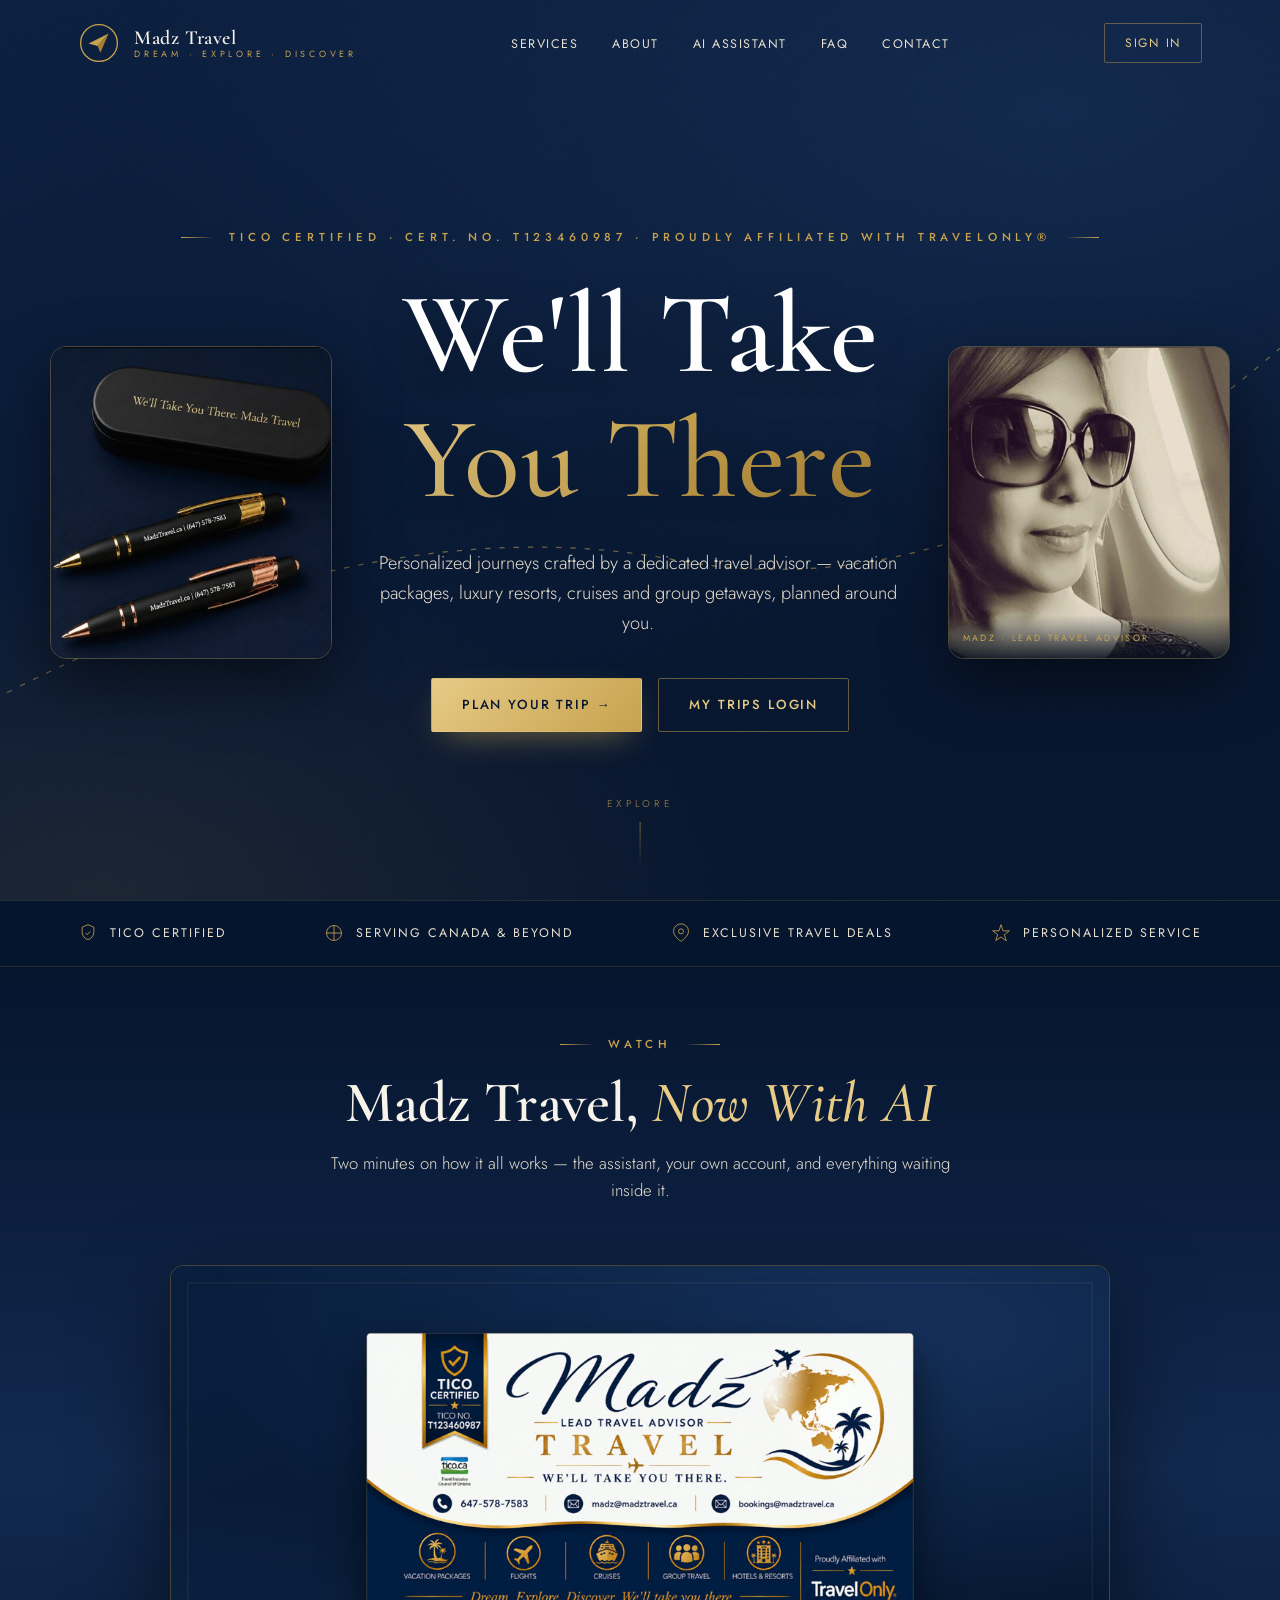
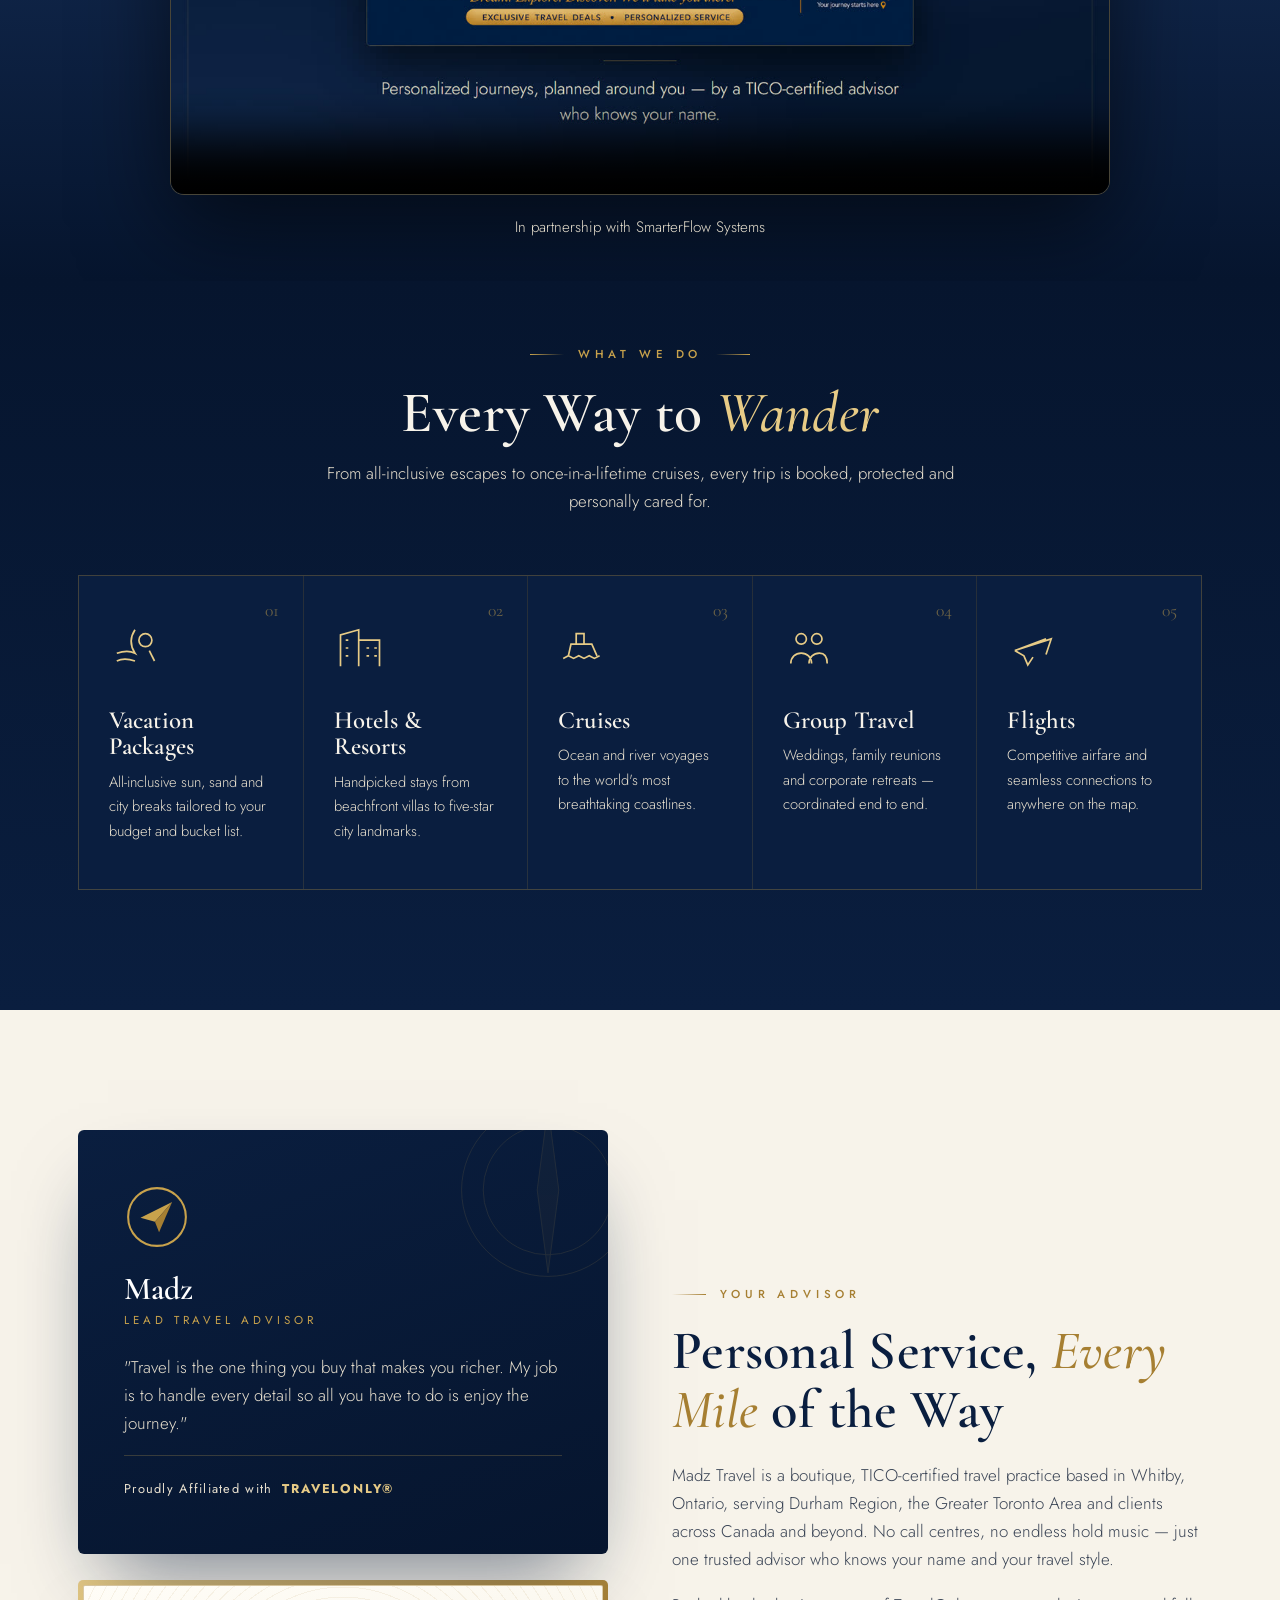
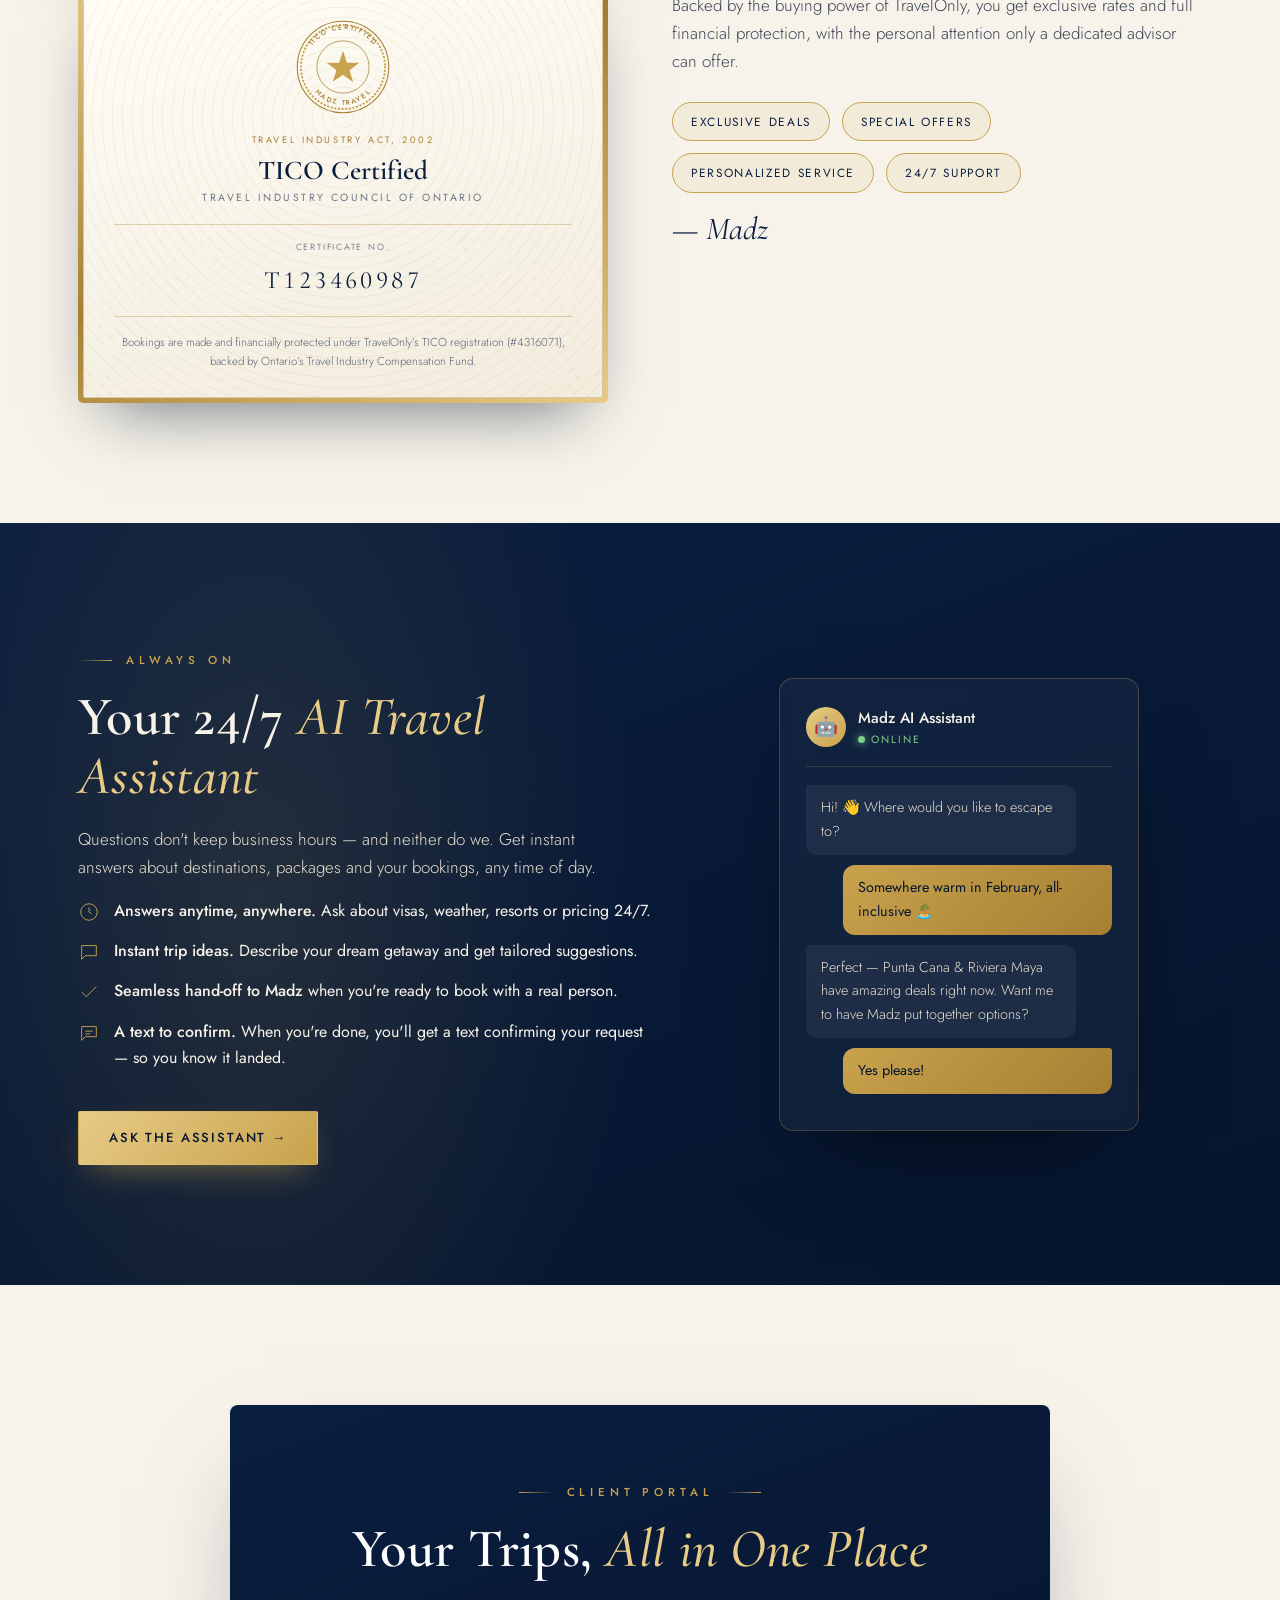
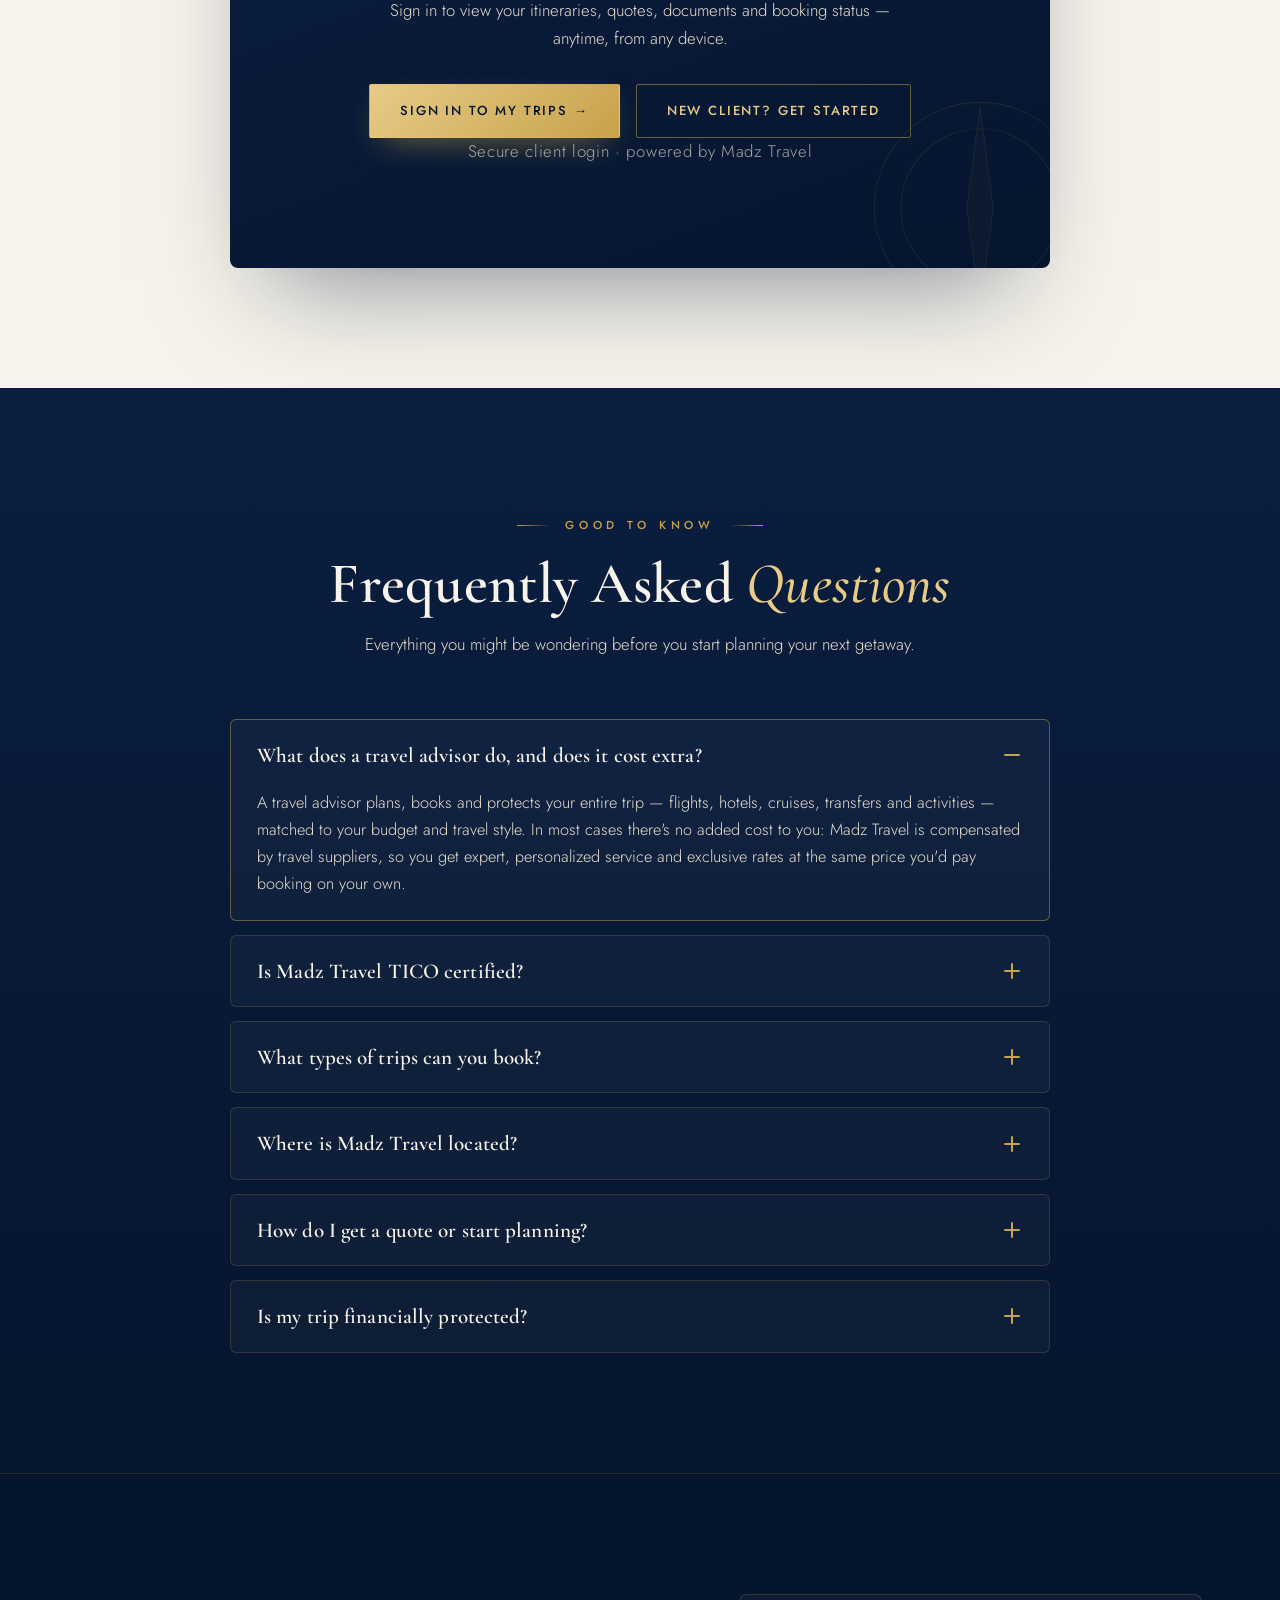
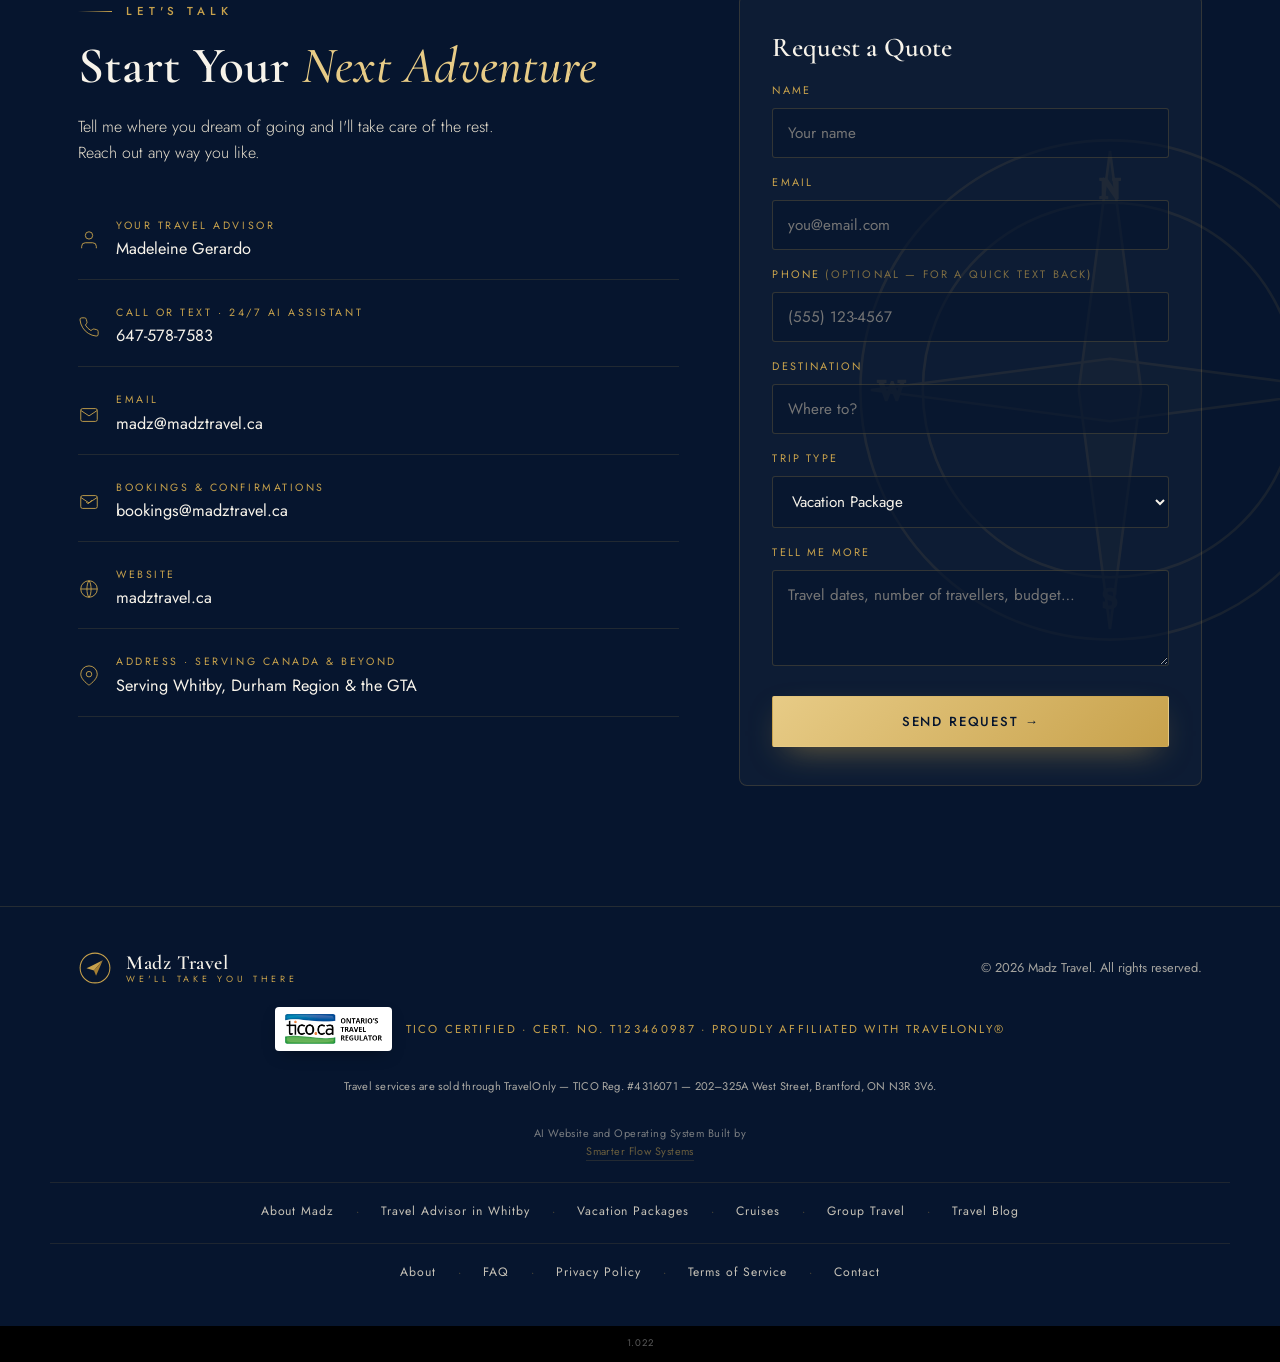
==== index.html @ d8b964b1 "Footer credit: name what was actually built, on its own two lines Shane's wording. "Website & AI ass" ====
<!DOCTYPE html>
<html lang="en">
<head>
<meta charset="UTF-8" />
<meta name="viewport" content="width=device-width, initial-scale=1.0" />
<title>Madz Travel — Dream · Explore · Discover</title>
<meta name="description" content="Madz Travel — TICO-certified luxury travel advisor in Whitby, Ontario and the GTA. Vacation packages, hotels & resorts, cruises, group travel and flights." />

<!-- Canonical (both apex + www serve the site, so canonicalize to apex to avoid duplicate content) -->
<link rel="canonical" href="https://madztravel.ca/" />

<!-- Sitemap reference -->
<link rel="sitemap" type="application/xml" title="Sitemap" href="/sitemap.xml" />

<!-- Open Graph (Facebook, LinkedIn, iMessage, etc.) -->
<meta property="og:type" content="website" />
<meta property="og:site_name" content="Madz Travel" />
<meta property="og:url" content="https://madztravel.ca/" />
<meta property="og:title" content="Madz Travel — Dream · Explore · Discover" />
<meta property="og:description" content="TICO-certified luxury travel advisor in Whitby, Ontario and the GTA. Vacation packages, hotels & resorts, cruises, group travel and flights. We'll take you there." />
<meta property="og:image" content="https://madztravel.ca/og-image.png" />
<meta property="og:image:width" content="1200" />
<meta property="og:image:height" content="630" />
<meta property="og:image:alt" content="Madz Travel — We'll Take You There" />
<meta property="og:locale" content="en_CA" />

<!-- Twitter Card -->
<meta name="twitter:card" content="summary_large_image" />
<meta name="twitter:title" content="Madz Travel — Dream · Explore · Discover" />
<meta name="twitter:description" content="TICO-certified luxury travel advisor in Whitby, Ontario and the GTA. Vacation packages, hotels & resorts, cruises, group travel and flights." />
<meta name="twitter:image" content="https://madztravel.ca/og-image.png" />

<meta name="theme-color" content="#0A1E3F" />
<meta name="author" content="Madz Travel" />
<link rel="icon" type="image/png" href="/logo.png" />
<link rel="apple-touch-icon" href="/logo.png" />

<!-- ============================================================
     MADZ TRAVEL  —  single-file website for GoDaddy (madztravel.ca)
     Just upload this file as index.html.
     To change the client login link, edit MY_TRIPS_URL below (one place).
     ============================================================ -->

<link rel="preconnect" href="https://fonts.googleapis.com">
<link rel="preconnect" href="https://fonts.gstatic.com" crossorigin>
<link href="https://fonts.googleapis.com/css2?family=Cormorant+Garamond:ital,wght@0,400;0,500;0,600;0,700;1,400;1,500&family=Jost:wght@300;400;500;600&display=swap" rel="stylesheet">

<style>
  :root{
    --navy:#0A1E3F;
    --navy-deep:#06152E;
    --navy-soft:#12294f;
    --gold:#C8A24C;
    --gold-light:#E7CB86;
    --gold-deep:#A67F32;
    --cream:#F7F3EA;
    --cream-dim:#E8E0CF;
    --ink:#0C1424;
    --white:#ffffff;
    --maxw:1180px;
    --ease:cubic-bezier(.22,.61,.36,1);
  }

  *{margin:0;padding:0;box-sizing:border-box}
  html{scroll-behavior:smooth}
  body{
    font-family:'Jost',sans-serif;
    background:var(--navy-deep);
    color:var(--cream);
    line-height:1.65;
    overflow-x:hidden;
    -webkit-font-smoothing:antialiased;
  }
  h1,h2,h3,h4{font-family:'Cormorant Garamond',serif;font-weight:600;line-height:1.08;letter-spacing:.005em}
  a{color:inherit;text-decoration:none}
  img{max-width:100%;display:block}
  ::selection{background:var(--gold);color:var(--navy-deep)}

  /* grain overlay */
  body::after{
    content:"";position:fixed;inset:0;pointer-events:none;z-index:9999;opacity:.035;
    background-image:url("data:image/svg+xml,%3Csvg xmlns='http://www.w3.org/2000/svg' width='140' height='140'%3E%3Cfilter id='n'%3E%3CfeTurbulence type='fractalNoise' baseFrequency='.85' numOctaves='3'/%3E%3C/filter%3E%3Crect width='100%25' height='100%25' filter='url(%23n)'/%3E%3C/svg%3E");
  }

  .wrap{max-width:var(--maxw);margin:0 auto;padding:0 28px}

  .eyebrow{
    font-family:'Jost',sans-serif;font-weight:500;font-size:.72rem;
    letter-spacing:.42em;text-transform:uppercase;color:var(--gold);
    display:inline-flex;align-items:center;gap:14px;
  }
  .eyebrow::before,.eyebrow.center::after{content:"";width:34px;height:1px;background:linear-gradient(90deg,transparent,var(--gold))}
  .eyebrow.center::before{background:linear-gradient(90deg,var(--gold),transparent)}
  /* The hero eyebrow now carries the certificate number, which is long. At .42em tracking
     it wrapped to three ragged lines on a phone, so tighten the tracking and centre the
     wrap there — the line still reads as one credential rather than three fragments. */
  @media(max-width:620px){
    .hero .eyebrow.center{letter-spacing:.2em;text-align:center;line-height:1.9}
    .hero .eyebrow.center::before,.hero .eyebrow.center::after{width:18px}
  }

  .btn{
    display:inline-flex;align-items:center;gap:10px;
    font-family:'Jost',sans-serif;font-weight:500;font-size:.82rem;letter-spacing:.14em;text-transform:uppercase;
    padding:15px 30px;border-radius:2px;cursor:pointer;border:1px solid transparent;
    transition:all .4s var(--ease);white-space:nowrap;
  }
  .btn-gold{background:linear-gradient(135deg,var(--gold-light),var(--gold));color:var(--navy-deep);box-shadow:0 12px 34px -14px rgba(200,162,76,.7)}
  .btn-gold:hover{transform:translateY(-3px);box-shadow:0 20px 44px -14px rgba(200,162,76,.9)}
  .btn-ghost{border-color:rgba(200,162,76,.5);color:var(--gold-light)}
  .btn-ghost:hover{background:rgba(200,162,76,.12);border-color:var(--gold)}

  /* ---------- NAV ---------- */
  header.nav{
    position:fixed;top:0;left:0;right:0;z-index:100;
    padding:22px 0;transition:all .45s var(--ease);
    background:transparent;
  }
  header.nav.scrolled{
    padding:12px 0;background:rgba(6,21,46,.82);backdrop-filter:blur(14px);
    border-bottom:1px solid rgba(200,162,76,.18);
  }
  .nav-inner{display:flex;align-items:center;justify-content:space-between;gap:24px}
  .brand{display:flex;align-items:center;gap:14px}
  .brand .logo{width:42px;height:42px;flex:none}
  .brand .txt{display:flex;flex-direction:column;line-height:1.05}
  .brand .txt b{font-family:'Cormorant Garamond',serif;font-weight:600;font-size:1.25rem;color:var(--cream);letter-spacing:.03em}
  .brand .txt span{font-size:.56rem;letter-spacing:.42em;text-transform:uppercase;color:var(--gold)}
  nav ul{display:flex;align-items:center;gap:34px;list-style:none}
  nav ul a{font-size:.78rem;letter-spacing:.12em;text-transform:uppercase;color:var(--cream-dim);position:relative;padding:4px 0;transition:color .3s}
  nav ul a::after{content:"";position:absolute;left:0;bottom:-2px;width:0;height:1px;background:var(--gold);transition:width .35s var(--ease)}
  nav ul a:hover{color:var(--gold-light)}
  nav ul a:hover::after{width:100%}
  .nav-cta{display:flex;align-items:center;gap:16px}
  .nav-login{font-size:.76rem;letter-spacing:.14em;text-transform:uppercase;color:var(--gold-light);border:1px solid rgba(200,162,76,.45);padding:9px 20px;border-radius:2px;transition:all .35s}
  .nav-login:hover{background:var(--gold);color:var(--navy-deep)}
  .burger{display:none;flex-direction:column;gap:5px;cursor:pointer;padding:6px}
  .burger span{width:26px;height:2px;background:var(--gold-light);transition:.3s}

  /* ---------- HERO ---------- */
  .hero{position:relative;min-height:100vh;display:flex;align-items:center;overflow:hidden;
    background:
      radial-gradient(120% 90% at 82% 12%,rgba(18,41,79,.9),transparent 60%),
      radial-gradient(90% 70% at 8% 100%,rgba(200,162,76,.10),transparent 55%),
      linear-gradient(160deg,var(--navy) 0%,var(--navy-deep) 70%);
  }
  .hero .globe-lines{position:absolute;inset:0;opacity:.14;pointer-events:none}
  .compass{position:absolute;top:14%;right:6%;width:min(38vw,440px);opacity:.16;animation:spin 90s linear infinite}
  @keyframes spin{to{transform:rotate(360deg)}}
  .flightpath{position:absolute;top:0;left:0;width:100%;height:100%;pointer-events:none;opacity:.55}
  .flightpath path{stroke-dasharray:6 10;animation:dash 40s linear infinite}
  @keyframes dash{to{stroke-dashoffset:-800}}

  .hero-inner{position:relative;z-index:3;padding:150px 0 90px}
  /* Hero: pen set (left) · headline (centre) · Madz (right). The compass that used to
     sit here moved down to the contact section — it was designed as a backdrop and was
     competing with the photos. */
  .hero-grid{display:grid;grid-template-columns:minmax(0,.82fr) minmax(0,1.55fr) minmax(0,.82fr);
    gap:clamp(20px,3.2vw,52px);align-items:center}
  /* Centre the middle column between the two photos. The headline already read as
     centred while the paragraph and buttons were left-aligned inside the column,
     which is what made it look off — and centring the buttons also puts them on the
     same axis as the EXPLORE scroll cue below, which is centred to the page. */
  .hero-copy{min-width:0;text-align:center}
  .hero p.lede{margin-left:auto;margin-right:auto}
  .hero .cta-row{justify-content:center}
  .hero-inner > .eyebrow{display:flex;justify-content:center}
  /* Sized against viewport HEIGHT, not width: the hero is 100vh, so on a short laptop
     screen the photos shrink instead of colliding with the fixed chat widget in the
     bottom-right corner. */
  .hero-shot{position:relative;border-radius:16px;overflow:hidden;
    border:1px solid rgba(200,162,76,.34);box-shadow:0 24px 60px rgba(0,0,0,.55);
    opacity:0;animation:rise 1.1s var(--ease) .55s forwards}
  /* Both cards are the same 9:10 shape and the same max-width, so they read as a
     matched pair either side of the headline. */
  .hero-shot.pens{max-width:min(100%,40vh);justify-self:end}
  .hero-shot.portrait{max-width:min(100%,40vh);justify-self:start}
  .hero-shot img{display:block;width:100%;height:auto}
  .hero-shot .cap{position:absolute;left:0;right:0;bottom:0;padding:16px 14px 12px;
    font-size:.56rem;letter-spacing:.26em;text-transform:uppercase;color:var(--gold);
    background:linear-gradient(transparent,rgba(3,12,28,.88))}
  .hero .eyebrow{margin-bottom:26px;opacity:0;animation:rise .9s var(--ease) .1s forwards}
  .hero h1{
    font-size:clamp(3.1rem,9vw,7.4rem);color:var(--white);margin-bottom:10px;
    text-shadow:0 20px 60px rgba(0,0,0,.4);
  }
  .hero h1 .line{display:block;overflow:hidden}
  .hero h1 .line i{display:block;font-style:normal;opacity:0;transform:translateY(105%);animation:rise 1s var(--ease) forwards}
  .hero h1 .gold{color:transparent;background:linear-gradient(120deg,var(--gold-light),var(--gold) 55%,var(--gold-deep));-webkit-background-clip:text;background-clip:text;font-style:italic;font-weight:500}
  .hero p.lede{max-width:530px;font-size:1.14rem;color:var(--cream-dim);font-weight:300;margin:26px 0 40px;opacity:0;animation:rise 1s var(--ease) .8s forwards}
  .hero .cta-row{display:flex;gap:16px;flex-wrap:wrap;opacity:0;animation:rise 1s var(--ease) 1s forwards}
  @keyframes rise{to{opacity:1;transform:translateY(0)}}

  .hero .scroll-cue{position:absolute;bottom:34px;left:50%;transform:translateX(-50%);z-index:4;display:flex;flex-direction:column;align-items:center;gap:10px;opacity:.6}
  .hero .scroll-cue span{font-size:.62rem;letter-spacing:.4em;text-transform:uppercase;color:var(--gold)}
  .hero .scroll-cue i{width:1px;height:44px;background:linear-gradient(var(--gold),transparent);animation:cue 2s ease-in-out infinite}
  @keyframes cue{0%,100%{transform:scaleY(.4);opacity:.3;transform-origin:top}50%{transform:scaleY(1);opacity:1;transform-origin:top}}

  .trustbar{position:relative;z-index:3;border-top:1px solid rgba(200,162,76,.16);border-bottom:1px solid rgba(200,162,76,.16);background:rgba(6,21,46,.4)}
  .trustbar .wrap{display:flex;flex-wrap:wrap;justify-content:space-between;gap:22px;padding-top:22px;padding-bottom:22px}
  .trustbar div{display:flex;align-items:center;gap:12px;font-size:.78rem;letter-spacing:.16em;text-transform:uppercase;color:var(--cream-dim)}
  .trustbar svg{width:20px;height:20px;stroke:var(--gold);fill:none;flex:none}

  /* ---------- SECTION HEADERS ---------- */
  section{position:relative}
  .sec-head{text-align:center;max-width:640px;margin:0 auto 60px}
  .sec-head h2{font-size:clamp(2.3rem,5vw,3.6rem);color:var(--cream);margin:18px 0 16px}
  .sec-head h2 em{font-style:italic;color:var(--gold-light);font-weight:500}
  .sec-head p{color:var(--cream-dim);font-weight:300;font-size:1.05rem}

  .pad{padding:120px 0}

  /* ---------- WALKTHROUGH FILM ---------- */
  /* Sits directly above Services. The video is ~14MB, so preload is "none" and the
     poster carries the section until someone actually presses play — nothing is
     downloaded on page load. */
  .filmsec{background:linear-gradient(180deg,var(--navy-deep),var(--navy-soft) 55%,var(--navy-deep));padding:60px 0 40px}
  .film{max-width:940px;margin:0 auto;border:1px solid rgba(200,162,76,.34);border-radius:14px;overflow:hidden;box-shadow:0 34px 90px rgba(0,0,0,.55);background:var(--navy-deep);line-height:0}
  .film video{display:block;width:100%;height:auto;aspect-ratio:16/9;background:var(--navy-deep);cursor:pointer}
  .film-note{text-align:center;color:var(--cream-dim);font-weight:300;font-size:.95rem;margin-top:20px;line-height:1.7}
  /* Services sits directly under the film. Its own 120px of .pad top padding
     stacked on the film's bottom padding left a canyon between the two, so the
     seam between these particular sections is tightened — .pad itself is shared
     by every other section and is left alone. */
  .filmsec + .services{padding-top:56px}
  @media(max-width:640px){ .filmsec{padding:44px 0 26px} .filmsec + .services{padding-top:44px} }

  /* ---------- SERVICES ---------- */
  .services{background:linear-gradient(180deg,var(--navy-deep),var(--navy))}
  .svc-grid{display:grid;grid-template-columns:repeat(auto-fit,minmax(200px,1fr));gap:1px;background:rgba(200,162,76,.16);border:1px solid rgba(200,162,76,.16)}
  .svc{background:var(--navy);padding:46px 30px;transition:all .5s var(--ease);position:relative;overflow:hidden}
  .svc::before{content:"";position:absolute;inset:0;background:linear-gradient(160deg,rgba(200,162,76,.14),transparent 60%);opacity:0;transition:opacity .5s}
  .svc:hover{background:var(--navy-soft);transform:translateY(-4px)}
  .svc:hover::before{opacity:1}
  .svc .ic{width:52px;height:52px;margin-bottom:24px;stroke:var(--gold-light);fill:none;stroke-width:1.3}
  .svc h3{font-size:1.55rem;color:var(--cream);margin-bottom:10px}
  .svc p{font-size:.92rem;color:var(--cream-dim);font-weight:300}
  .svc .num{position:absolute;top:20px;right:24px;font-family:'Cormorant Garamond',serif;font-size:1.1rem;color:var(--gold);opacity:.5}

  /* ---------- ABOUT / ADVISOR ---------- */
  .about{background:var(--cream);color:var(--ink)}
  .about-grid{display:grid;grid-template-columns:1fr 1fr;gap:64px;align-items:center}
  .advisor-card{position:relative;background:linear-gradient(160deg,var(--navy),var(--navy-deep));border-radius:6px;padding:54px 46px;color:var(--cream);overflow:hidden;box-shadow:0 40px 80px -30px rgba(10,30,63,.6)}
  .advisor-card .compass-sm{position:absolute;top:-30px;right:-30px;width:180px;opacity:.14}
  .advisor-card .logo{width:66px;height:66px;display:block;margin-bottom:22px}
  .advisor-card h3{font-size:2rem;color:var(--white);margin-bottom:4px}
  .advisor-card .role{font-size:.72rem;letter-spacing:.34em;text-transform:uppercase;color:var(--gold);margin-bottom:24px}
  .advisor-card .aff{display:flex;align-items:center;gap:10px;font-size:.8rem;letter-spacing:.1em;color:var(--cream-dim);border-top:1px solid rgba(200,162,76,.25);padding-top:22px;margin-top:8px}
  .advisor-card .aff b{color:var(--gold-light);letter-spacing:.14em}
  .about .eyebrow{color:var(--gold-deep)}
  .about .eyebrow::before{background:linear-gradient(90deg,transparent,var(--gold-deep))}
  .about h2{font-size:clamp(2.2rem,4.5vw,3.4rem);color:var(--navy);margin:18px 0 22px}
  .about h2 em{font-style:italic;color:var(--gold-deep);font-weight:500}
  .about p{color:#3a4455;font-weight:300;font-size:1.06rem;margin-bottom:18px}
  .about .sign{font-family:'Cormorant Garamond',serif;font-style:italic;font-size:2rem;color:var(--navy);margin-top:10px}
  .promises{display:flex;flex-wrap:wrap;gap:12px;margin-top:26px}
  .promises span{font-size:.74rem;letter-spacing:.14em;text-transform:uppercase;color:var(--navy);border:1px solid var(--gold);border-radius:40px;padding:9px 18px;background:rgba(200,162,76,.1)}

  /* ---------- TICO CERTIFICATE ----------
     Her certificate rebuilt as a card rather than a photo of paper: the number
     stays selectable/searchable and there's no extra image to download. Ivory
     on gold so it reads as a certificate on the cream About band here and on
     the navy content pages (same rules live in /site.css). */
  .about-side{display:flex;flex-direction:column;gap:26px}
  .about-side .tico-cert{max-width:none}
  .tico-cert{max-width:420px;padding:5px;border-radius:5px;background:linear-gradient(150deg,var(--gold-light),var(--gold-deep) 46%,var(--gold-light));box-shadow:0 30px 64px -28px rgba(6,21,46,.6)}
  .tico-cert-in{position:relative;overflow:hidden;background:linear-gradient(165deg,#FFFDF7,#F2ECDD);border:1px solid rgba(166,127,50,.4);border-radius:2px;padding:32px 30px 26px;text-align:center}
  .tico-cert-in::before{content:"";position:absolute;inset:0;background:repeating-radial-gradient(circle at 50% 32%,rgba(166,127,50,.085) 0 1px,transparent 1px 10px);pointer-events:none}
  .tico-cert .seal{position:relative;width:98px;height:98px;margin:0 auto 16px;display:block}
  .tico-cert .sealtxt{font-family:'Jost',sans-serif;font-size:8.4px;font-weight:500;letter-spacing:2.1px;fill:#A67F32}
  .tico-cert .act{position:relative;display:block;font-size:.58rem;letter-spacing:.28em;text-transform:uppercase;color:var(--gold-deep)}
  .tico-cert h3{position:relative;font-size:1.7rem;color:var(--navy);margin:9px 0 4px}
  .tico-cert .who{position:relative;font-size:.65rem;letter-spacing:.24em;text-transform:uppercase;color:#6b7587}
  .tico-cert dl{position:relative;display:flex;justify-content:center;gap:38px;margin:18px 0 16px;padding:15px 0;border-top:1px solid rgba(166,127,50,.32);border-bottom:1px solid rgba(166,127,50,.32)}
  .tico-cert dt{font-size:.56rem;letter-spacing:.2em;text-transform:uppercase;color:#7b8496;margin-bottom:5px}
  .tico-cert dd{font-family:'Cormorant Garamond',serif;font-size:1.55rem;color:var(--navy);letter-spacing:.14em;font-variant-numeric:lining-nums tabular-nums;font-feature-settings:'lnum' 1,'tnum' 1}
  .tico-cert .note{position:relative;font-size:.72rem;line-height:1.65;font-weight:300;color:#5b6577;margin:0}
  @media(max-width:520px){.tico-cert dl{gap:26px}.tico-cert-in{padding:28px 20px 22px}}

  /* ---------- AI ASSISTANT ---------- */
  .ai{background:linear-gradient(160deg,var(--navy) 0%,var(--navy-deep) 100%);position:relative;overflow:hidden}
  .ai::before{content:"";position:absolute;top:-40%;left:-10%;width:60%;height:180%;background:radial-gradient(closest-side,rgba(200,162,76,.14),transparent);pointer-events:none}
  .ai-grid{display:grid;grid-template-columns:1.2fr 1fr;gap:56px;align-items:center;position:relative;z-index:2}
  .ai h2{font-size:clamp(2.2rem,4.6vw,3.4rem);color:var(--cream);margin:18px 0 20px}
  .ai h2 em{font-style:italic;color:var(--gold-light);font-weight:500}
  .ai p{color:var(--cream-dim);font-weight:300;font-size:1.06rem;margin-bottom:16px;max-width:520px}
  .ai .feat{display:flex;gap:14px;margin:14px 0;align-items:flex-start}
  .ai .feat svg{width:22px;height:22px;stroke:var(--gold);fill:none;flex:none;margin-top:3px}
  .ai .feat b{color:var(--cream);font-weight:500}
  .ai-visual{position:relative;display:flex;justify-content:center}
  .chat{background:rgba(247,243,234,.04);border:1px solid rgba(200,162,76,.28);border-radius:14px;padding:26px;width:100%;max-width:360px;backdrop-filter:blur(6px);box-shadow:0 40px 90px -40px rgba(0,0,0,.7)}
  .chat .top{display:flex;align-items:center;gap:12px;padding-bottom:18px;border-bottom:1px solid rgba(200,162,76,.2);margin-bottom:18px}
  .chat .bot{width:40px;height:40px;border-radius:50%;background:linear-gradient(135deg,var(--gold-light),var(--gold));display:flex;align-items:center;justify-content:center;font-size:1.2rem}
  .chat .top b{color:var(--cream);font-weight:500;font-size:.95rem}
  .chat .top .on{font-size:.66rem;letter-spacing:.18em;text-transform:uppercase;color:#7fd18a;display:flex;align-items:center;gap:6px}
  .chat .top .on::before{content:"";width:7px;height:7px;border-radius:50%;background:#7fd18a;box-shadow:0 0 8px #7fd18a}
  .bub{font-size:.9rem;font-weight:300;padding:11px 15px;border-radius:12px;margin-bottom:10px;max-width:88%}
  .bub.them{background:rgba(255,255,255,.06);color:var(--cream-dim);border-top-left-radius:3px}
  .bub.me{background:linear-gradient(135deg,var(--gold),var(--gold-deep));color:var(--navy-deep);margin-left:auto;border-top-right-radius:3px;font-weight:400}

  /* ---------- MY TRIPS / PORTAL ---------- */
  .portal{background:var(--cream);color:var(--ink);text-align:center}
  .portal-card{max-width:820px;margin:0 auto;background:linear-gradient(160deg,var(--navy),var(--navy-deep));border-radius:8px;padding:70px 50px;color:var(--cream);position:relative;overflow:hidden;box-shadow:0 50px 100px -40px rgba(10,30,63,.5)}
  .portal-card .compass-sm{position:absolute;bottom:-50px;right:-40px;width:220px;opacity:.1}
  .portal-card .eyebrow{color:var(--gold);justify-content:center}
  .portal-card h2{font-size:clamp(2.2rem,5vw,3.4rem);color:var(--white);margin:18px 0 18px}
  .portal-card h2 em{font-style:italic;color:var(--gold-light);font-weight:500}
  .portal-card p{color:var(--cream-dim);font-weight:300;max-width:520px;margin:0 auto 32px;font-size:1.05rem}
  .portal-card .cta-row{display:flex;gap:16px;justify-content:center;flex-wrap:wrap}
  .portal-note{font-size:.8rem;color:var(--cream-dim);opacity:.7;margin-top:26px;letter-spacing:.04em}

  /* ---------- CONTACT / FOOTER ---------- */
  .contact{background:var(--navy-deep);border-top:1px solid rgba(200,162,76,.16);position:relative;overflow:hidden}
  /* The hero compass, relocated. "Start Your Next Adventure" is where a compass
     actually earns its place, and down here it can sit behind the type as a
     watermark without fighting the hero photos. */
  .compass--contact{position:absolute;top:50%;right:-7%;transform:translateY(-50%);
    width:min(46vw,520px);opacity:.09;animation:spin 120s linear infinite;
    pointer-events:none;z-index:0}
  .contact .wrap{position:relative;z-index:1}
  .contact-grid{display:grid;grid-template-columns:1.3fr 1fr;gap:60px}
  .contact h2{font-size:clamp(2.2rem,4.6vw,3.2rem);color:var(--cream);margin:18px 0 20px}
  .contact h2 em{font-style:italic;color:var(--gold-light);font-weight:500}
  .contact .lede{color:var(--cream-dim);font-weight:300;max-width:440px;margin-bottom:34px}
  .cinfo{display:flex;flex-direction:column;gap:8px}
  .cinfo a,.cinfo div{display:flex;align-items:center;gap:16px;padding:16px 0;border-bottom:1px solid rgba(200,162,76,.14);transition:all .3s}
  .cinfo a:hover{padding-left:8px}
  .cinfo svg{width:22px;height:22px;stroke:var(--gold);fill:none;flex:none}
  .cinfo .lbl{font-size:.66rem;letter-spacing:.24em;text-transform:uppercase;color:var(--gold);display:block;margin-bottom:2px}
  .cinfo .val{color:var(--cream);font-size:1.02rem}
  .contact-form{background:rgba(255,255,255,.03);border:1px solid rgba(200,162,76,.2);border-radius:8px;padding:38px 32px}
  .contact-form h3{font-size:1.7rem;color:var(--cream);margin-bottom:20px}
  .field{margin-bottom:16px}
  .field label{display:block;font-size:.68rem;letter-spacing:.2em;text-transform:uppercase;color:var(--gold);margin-bottom:8px}
  .field input,.field textarea,.field select{
    width:100%;background:rgba(6,21,46,.6);border:1px solid rgba(200,162,76,.22);border-radius:3px;
    padding:13px 15px;color:var(--cream);font-family:'Jost',sans-serif;font-size:.95rem;transition:border .3s;
  }
  .field input:focus,.field textarea:focus,.field select:focus{outline:none;border-color:var(--gold)}
  .field textarea{resize:vertical;min-height:96px}
  .contact-form .btn-gold{width:100%;justify-content:center;margin-top:6px}

  footer{background:var(--navy-deep);border-top:1px solid rgba(200,162,76,.16);padding:44px 0}
  .foot{display:flex;flex-wrap:wrap;justify-content:space-between;align-items:center;gap:20px}
  .foot .brand .logo{width:34px;height:34px}
  .foot p{font-size:.8rem;color:var(--cream-dim);opacity:.7}
  /* The credential gets its own centred row: with the regulator's mark added, brand +
     credential + copyright on one line crowded the copyright onto a ragged second row. */
  .foot .tico{font-size:.72rem;letter-spacing:.2em;text-transform:uppercase;color:var(--gold);display:flex;align-items:center;gap:14px;flex-wrap:wrap;justify-content:center;flex-basis:100%;order:3;margin-top:2px}
  /* The registrant disclosure. TICO requires an outside sales rep's own branded site to carry
     the HOST agency's business name, address and registration number; Madz's certificate number
     sits above it and is a personal credential, not a substitute. Sentence case and full width
     on purpose — this is a legal disclosure and has to read as prose, not as a tracked-out badge
     like the credential line it follows. */
  .tico-reg{flex-basis:100%;order:4;text-align:center;font-size:.7rem;line-height:1.65;
    letter-spacing:.02em;text-transform:none;color:var(--cream-dim);opacity:.72;margin-top:6px}
  /* Builder credit. Deliberately the quietest line in the footer and ordered LAST, below the
     regulator disclosure — nothing here may compete with the TICO block a visitor is meant to
     read. The link opens in a new tab so a curious reader is never pulled off Madz's site, and
     carries rel="noopener" WITHOUT noreferrer: the referrer is the whole point, it's how
     smarterflow.ca sees which of these sites sent the visit.
     This home page does not link /site.css — it carries its own copy of the navy footer rules,
     so the same block lives in both files and has to be changed in both. */
  .built-by{flex-basis:100%;order:5;text-align:center;font-size:.68rem;line-height:1.6;
    letter-spacing:.04em;text-transform:none;color:var(--cream-dim);opacity:.5;margin-top:10px}
  .built-by a{color:var(--gold);border-bottom:1px solid rgba(200,162,76,.3);padding-bottom:1px;
    transition:color .3s var(--ease),border-color .3s var(--ease)}
  .built-by a:hover{color:var(--gold-light);border-bottom-color:rgba(231,203,134,.6)}

  .tico-mark{display:inline-flex;background:#fff;border-radius:4px;padding:7px 10px;line-height:0;box-shadow:0 6px 18px -8px rgba(0,0,0,.55);transition:transform .3s var(--ease)}
  .tico-mark:hover{transform:translateY(-2px)}
  .tico-mark img{height:30px;width:auto;display:block}
  .foot-legal{max-width:var(--maxw);margin:22px auto 0;padding:18px 28px 0;border-top:1px solid rgba(200,162,76,.12);display:flex;flex-wrap:wrap;justify-content:center;gap:8px 22px;align-items:center}
  .foot-legal a{font-size:.76rem;letter-spacing:.08em;color:var(--cream-dim);opacity:.85;transition:color .3s}
  .foot-legal a:hover{color:var(--gold-light)}
  .foot-legal .sep{color:rgba(200,162,76,.4);font-size:.7rem}
  .version-bar{background:#000;text-align:center;padding:10px 0;font-size:.6rem;letter-spacing:.08em;color:rgba(255,255,255,.35)}

  .reveal{opacity:0;transform:translateY(34px);transition:all .9s var(--ease)}
  .reveal.in{opacity:1;transform:none}
  .mobile-menu{display:none}

  /* ---------- FAQ ---------- */
  .faq{background:linear-gradient(180deg,var(--navy),var(--navy-deep))}
  .faq-list{max-width:820px;margin:0 auto;display:flex;flex-direction:column;gap:14px}
  .faq-item{border:1px solid rgba(200,162,76,.2);border-radius:6px;background:rgba(247,243,234,.03);overflow:hidden;transition:border .35s}
  .faq-item[open]{border-color:rgba(200,162,76,.45)}
  .faq-item summary{list-style:none;cursor:pointer;display:flex;align-items:center;justify-content:space-between;gap:18px;padding:22px 26px}
  .faq-item summary::-webkit-details-marker{display:none}
  .faq-item summary h3{font-size:1.32rem;color:var(--cream);font-weight:600;line-height:1.25}
  .faq-item summary .pm{flex:none;width:22px;height:22px;position:relative;transition:transform .35s var(--ease)}
  .faq-item summary .pm::before,.faq-item summary .pm::after{content:"";position:absolute;top:50%;left:50%;transform:translate(-50%,-50%);background:var(--gold);border-radius:2px}
  .faq-item summary .pm::before{width:16px;height:2px}
  .faq-item summary .pm::after{width:2px;height:16px;transition:transform .35s var(--ease)}
  .faq-item[open] summary .pm::after{transform:translate(-50%,-50%) scaleY(0)}
  .faq-item .ans{padding:0 26px 22px;color:var(--cream-dim);font-weight:300;font-size:1.02rem}
  .faq-item .ans a{color:var(--gold-light);text-decoration:underline}

  /* ---------- RESPONSIVE ---------- */
  @media(max-width:900px){
    .about-grid,.ai-grid,.contact-grid{grid-template-columns:1fr;gap:44px}
    .ai-visual{order:-1}
    nav ul,.nav-login{display:none}
    .burger{display:flex}
    .mobile-menu{position:fixed;inset:0;z-index:99;background:var(--navy-deep);display:flex;flex-direction:column;align-items:center;justify-content:center;gap:28px;transform:translateY(-100%);transition:transform .5s var(--ease)}
    .mobile-menu.open{transform:none}
    .mobile-menu a{font-family:'Cormorant Garamond',serif;font-size:2rem;color:var(--cream)}
    .mobile-menu a.login{color:var(--gold-light);border:1px solid var(--gold);border-radius:3px;padding:12px 30px;font-size:1rem;font-family:'Jost',sans-serif;letter-spacing:.14em;text-transform:uppercase}
  }
  @media(max-width:560px){
    .pad{padding:80px 0}
    .wrap{padding:0 20px}
    .hero-inner{padding:130px 0 70px}
    /* Phone: her portrait FIRST — the face is the trust signal, and most of her
       traffic is mobile. Then the headline, then the pens. */
    .hero-grid{grid-template-columns:1fr;gap:28px}
    .hero-copy{order:2}
    .hero-shot.portrait{order:1;max-width:230px;margin:0 auto}
    .hero-shot.pens{order:3;max-width:320px;margin:0 auto}
    .advisor-card,.portal-card{padding:40px 26px}
  }
</style>

<!-- ================= STRUCTURED DATA (JSON-LD) =================
     TravelAgency (a LocalBusiness subtype) and FAQPage are intentionally kept
     as TWO SEPARATE top-level typed <script> blocks — NOT wrapped in @graph —
     so parsers that only read the top-level @type of each script tag detect
     both the LocalBusiness schema and the FAQ schema. -->
<script type="application/ld+json">
{
  "@context": "https://schema.org",
  "@type": "TravelAgency",
  "@id": "https://madztravel.ca/#travelagency",
  "name": "Madz Travel",
  "url": "https://madztravel.ca/",
  "logo": "https://madztravel.ca/logo.png",
  "image": "https://madztravel.ca/og-image.png",
  "description": "TICO-certified travel advisor in Whitby, Ontario, serving Durham Region and the Greater Toronto Area, affiliated with TravelOnly. Vacation packages, hotels & resorts, cruises, group travel and flights.",
  "telephone": "+1-647-578-7583",
  "email": "madz@madztravel.ca",
  "priceRange": "$$",
  "currenciesAccepted": "CAD",
  "address": {
    "@type": "PostalAddress",
    "streetAddress": "202-325A West Street",
    "addressLocality": "Brantford",
    "addressRegion": "ON",
    "postalCode": "N3R 3V6",
    "addressCountry": "CA"
  },
  "areaServed": [
    { "@type": "City", "name": "Whitby" },
    { "@type": "Place", "name": "Durham Region" },
    { "@type": "Place", "name": "Greater Toronto Area" },
    { "@type": "Country", "name": "Canada" },
    { "@type": "Place", "name": "Worldwide destinations" }
  ],
  "founder": { "@type": "Person", "name": "Madeleine Gerardo", "alternateName": "Madz", "jobTitle": "Lead Travel Advisor" },
  "memberOf": { "@type": "Organization", "name": "TravelOnly" },
  "hasCredential": {
    "@type": "EducationalOccupationalCredential",
    "name": "TICO Certified",
    "credentialCategory": "certification",
    "identifier": "T123460987",
    "recognizedBy": { "@type": "Organization", "name": "Travel Industry Council of Ontario" }
  },
  "hasOfferCatalog": {
    "@type": "OfferCatalog",
    "name": "Travel Services",
    "itemListElement": [
      { "@type": "Offer", "itemOffered": { "@type": "Service", "name": "Vacation Packages" } },
      { "@type": "Offer", "itemOffered": { "@type": "Service", "name": "Hotels & Resorts" } },
      { "@type": "Offer", "itemOffered": { "@type": "Service", "name": "Cruises" } },
      { "@type": "Offer", "itemOffered": { "@type": "Service", "name": "Group Travel" } },
      { "@type": "Offer", "itemOffered": { "@type": "Service", "name": "Flights" } }
    ]
  }
}
</script>
<script type="application/ld+json">
{
  "@context": "https://schema.org",
  "@type": "FAQPage",
  "@id": "https://madztravel.ca/#faq",
  "mainEntity": [
    {
      "@type": "Question",
      "name": "What does a travel advisor do, and does it cost extra?",
      "acceptedAnswer": {
        "@type": "Answer",
        "text": "A travel advisor plans, books and protects your entire trip — flights, hotels, cruises, transfers and activities — matched to your budget and travel style. In most cases there's no added cost to you: Madz Travel is compensated by travel suppliers, so you get expert, personalized service and exclusive rates at the same price you'd pay booking on your own."
      }
    },
    {
      "@type": "Question",
      "name": "Is Madz Travel TICO certified?",
      "acceptedAnswer": {
        "@type": "Answer",
        "text": "Yes. Madz is TICO certified (Certificate No. T123460987), and every booking is made through TravelOnly, TICO Reg. #4316071 — so your trip is backed by Ontario's Travel Industry Act consumer protection."
      }
    },
    {
      "@type": "Question",
      "name": "What types of trips can you book?",
      "acceptedAnswer": {
        "@type": "Answer",
        "text": "All-inclusive vacation packages, hotels & resorts, ocean and river cruises, group travel (weddings, reunions, corporate retreats) and flights — anywhere in the world."
      }
    },
    {
      "@type": "Question",
      "name": "Where is Madz Travel located?",
      "acceptedAnswer": {
        "@type": "Answer",
        "text": "Madz Travel is based in Whitby, Ontario, serving Durham Region, the Greater Toronto Area and clients across Canada and beyond — most planning happens by phone, text, email and video, so you're looked after wherever you are."
      }
    },
    {
      "@type": "Question",
      "name": "How do I get a quote or start planning?",
      "acceptedAnswer": {
        "@type": "Answer",
        "text": "Two easy ways. Fill out the Request a Quote form, or tap the phone button in the corner of the screen and talk to Madz's assistant right now — she'll answer your questions and take down what you're looking for, no waiting. You can also call or text 647-578-7583 or email madz@madztravel.ca. Either way Madz follows up personally, usually within one business day."
      }
    },
    {
      "@type": "Question",
      "name": "Is my trip financially protected?",
      "acceptedAnswer": {
        "@type": "Answer",
        "text": "Absolutely. Every booking is made under TravelOnly's TICO registration (#4316071), so your payments are protected by Ontario's Travel Industry Compensation Fund — and travel insurance options are available for added peace of mind."
      }
    }
  ]
}
</script>
</head>
<body>

<!-- ================= NAV ================= -->
<header class="nav" id="nav">
  <div class="wrap nav-inner">
    <a href="#top" class="brand">
      <svg class="logo" viewBox="0 0 48 48" aria-label="Madz Travel"><circle cx="24" cy="24" r="21" fill="none" stroke="#C8A24C" stroke-width="1.5"/><path d="M35 13 L12 24.5 L22.5 27.5 Z" fill="#C8A24C"/><path d="M22.5 27.5 L25.5 35 L35 13 Z" fill="#A67F32"/></svg>
      <span class="txt"><b>Madz Travel</b><span>Dream · Explore · Discover</span></span>
    </a>
    <nav>
      <ul>
        <li><a href="#services">Services</a></li>
        <li><a href="#about">About</a></li>
        <li><a href="#assistant">AI Assistant</a></li>
        <li><a href="#faq">FAQ</a></li>
        <li><a href="#contact">Contact</a></li>
      </ul>
    </nav>
    <div class="nav-cta">
      <a href="#mytrips" class="nav-login" data-mytrips>Sign In</a>
      <div class="burger" id="burger"><span></span><span></span><span></span></div>
    </div>
  </div>
</header>

<div class="mobile-menu" id="mobileMenu">
  <a href="#services">Services</a>
  <a href="#about">About</a>
  <a href="#assistant">AI Assistant</a>
  <a href="#faq">FAQ</a>
  <a href="#contact">Contact</a>
  <a href="#mytrips" class="login" data-mytrips>Sign In</a>
</div>

<!-- ================= HERO ================= -->
<section class="hero" id="top">
  <!-- The rotating compass moved to the contact section — see .compass--contact -->
  <!-- flight path -->
  <svg class="flightpath" viewBox="0 0 1440 900" preserveAspectRatio="none">
    <path d="M-50 720 Q 400 500 760 560 T 1500 300" stroke="#C8A24C" stroke-width="1.2" fill="none"/>
  </svg>

  <div class="wrap hero-inner">
    <!-- Eyebrow sits ABOVE the grid: inside the narrower centre column it wrapped
         onto two lines and looked scruffy. -->
    <span class="eyebrow center">TICO Certified · Cert. No. T123460987 · Proudly Affiliated with TravelOnly®</span>

    <div class="hero-grid">

      <figure class="hero-shot pens">
        <img src="pens.jpg" width="900" height="1000" loading="eager" decoding="async"
             alt="Madz Travel branded pen set in a black case engraved &ldquo;We'll Take You There. Madz Travel&rdquo;, with MadzTravel.ca and 647-578-7583 on each pen">
        <!-- No caption: the case is already engraved "We'll Take You There", and the
             H1 says it again 40px to the right. Three times is once too many. -->
      </figure>

      <div class="hero-copy">
        <h1>
          <span class="line"><i style="animation-delay:.15s">We'll Take</i></span>
          <span class="line"><i class="gold" style="animation-delay:.35s">You There</i></span>
        </h1>
        <p class="lede">Personalized journeys crafted by a dedicated travel advisor — vacation packages, luxury resorts, cruises and group getaways, planned around you.</p>
        <div class="cta-row">
          <a href="#contact" class="btn btn-gold">Plan Your Trip →</a>
          <a href="#mytrips" class="btn btn-ghost" data-mytrips>My Trips Login</a>
        </div>
      </div>

      <figure class="hero-shot portrait">
        <img src="madz-portrait.jpg" width="900" height="1000" loading="eager" decoding="async"
             alt="Madz Gerardo, Lead Travel Advisor at Madz Travel, photographed by an aircraft window">
        <figcaption class="cap">Madz · Lead Travel Advisor</figcaption>
      </figure>

    </div>
  </div>

  <div class="scroll-cue"><span>Explore</span><i></i></div>
</section>

<!-- ================= TRUST BAR ================= -->
<div class="trustbar">
  <div class="wrap">
    <div><svg viewBox="0 0 24 24"><path d="M12 2l7 3v6c0 5-3.5 8-7 9-3.5-1-7-4-7-9V5z"/><path d="M9 12l2 2 4-4"/></svg>TICO Certified</div>
    <div><svg viewBox="0 0 24 24"><circle cx="12" cy="12" r="9"/><path d="M12 3v18M3 12h18"/></svg>Serving Canada &amp; Beyond</div>
    <div><svg viewBox="0 0 24 24"><path d="M21 10c0 6-9 12-9 12s-9-6-9-12a9 9 0 0118 0z"/><circle cx="12" cy="10" r="3"/></svg>Exclusive Travel Deals</div>
    <div><svg viewBox="0 0 24 24"><path d="M12 2l2.4 7.4H22l-6 4.6 2.3 7.4-6.3-4.6L5.7 21 8 14 2 9.4h7.6z"/></svg>Personalized Service</div>
  </div>
</div>

<!-- ================= SERVICES ================= -->
<!-- ================= WALKTHROUGH FILM ================= -->
<section class="filmsec" id="watch">
  <div class="wrap">
    <div class="sec-head reveal">
      <span class="eyebrow center">Watch</span>
      <h2>Madz Travel, <em>Now With AI</em></h2>
      <p>Two minutes on how it all works — the assistant, your own account, and everything waiting inside it.</p>
    </div>
    <div class="film reveal">
      <video controls loop preload="metadata" playsinline poster="madz-ai-poster.jpg"
             aria-label="Madz Travel — a two-minute walkthrough of the AI assistant and client portal">
        <source src="madz-travel-ai.mp4" type="video/mp4">
        Your browser can&rsquo;t play this video. <a href="madz-travel-ai.mp4">Download it instead</a>.
      </video>
    </div>
    <p class="film-note reveal">In partnership with SmarterFlow Systems</p>
  </div>
</section>
<!-- No click handler here on purpose. The browser ALREADY toggles play/pause when
     you click a <video controls>, so a handler of our own toggled it a second
     time and the video ended up exactly where it started — measured on the live
     page as a play and a pause landing in the same millisecond. That is why
     clicking appeared to do nothing.
     The only reason clicking did nothing originally was preload="none": with no
     media loaded there is nothing for the browser to toggle. preload="metadata"
     fetches just the header (tens of KB, not the 14MB file), which is enough for
     the first click to start it. -->

<!-- ================= SERVICES ================= -->
<section class="services pad" id="services">
  <div class="wrap">
    <div class="sec-head reveal">
      <span class="eyebrow center">What We Do</span>
      <h2>Every Way to <em>Wander</em></h2>
      <p>From all-inclusive escapes to once-in-a-lifetime cruises, every trip is booked, protected and personally cared for.</p>
    </div>
    <div class="svc-grid reveal">
      <div class="svc">
        <span class="num">01</span>
        <svg class="ic" viewBox="0 0 40 40"><path d="M6 30c4-2 8-2 14 0M20 6c-4 6-4 12 0 18-4-2-8-2-14 0"/><circle cx="28" cy="14" r="5"/><path d="M31 22l4 8"/></svg>
        <h3>Vacation Packages</h3>
        <p>All-inclusive sun, sand and city breaks tailored to your budget and bucket list.</p>
      </div>
      <div class="svc">
        <span class="num">02</span>
        <svg class="ic" viewBox="0 0 40 40"><path d="M5 34V10l14-4v28M19 14h16v20M9 14h2M9 20h2M9 26h2M25 20h2M25 26h2M31 20h2M31 26h2"/></svg>
        <h3>Hotels &amp; Resorts</h3>
        <p>Handpicked stays from beachfront villas to five-star city landmarks.</p>
      </div>
      <div class="svc">
        <span class="num">03</span>
        <svg class="ic" viewBox="0 0 40 40"><path d="M4 28l4-2 4 2 4-2 4 2 4-2 4 2 4-2M8 26l2-9h16l4 9M14 17V9h6v8"/></svg>
        <h3>Cruises</h3>
        <p>Ocean and river voyages to the world's most breathtaking coastlines.</p>
      </div>
      <div class="svc">
        <span class="num">04</span>
        <svg class="ic" viewBox="0 0 40 40"><circle cx="14" cy="13" r="4"/><circle cx="26" cy="13" r="4"/><path d="M6 32c0-5 3.6-8 8-8s8 3 8 8M20 32c0-5 3.6-8 8-8s6 3 6 8"/></svg>
        <h3>Group Travel</h3>
        <p>Weddings, family reunions and corporate retreats — coordinated end to end.</p>
      </div>
      <div class="svc">
        <span class="num">05</span>
        <svg class="ic" viewBox="0 0 40 40"><path d="M6 22l28-9-4 12M6 22l7 4 3 7 4-6M6 22l24-9"/></svg>
        <h3>Flights</h3>
        <p>Competitive airfare and seamless connections to anywhere on the map.</p>
      </div>
    </div>
  </div>
</section>

<!-- ================= ABOUT / ADVISOR ================= -->
<section class="about pad" id="about">
  <div class="wrap about-grid">
   <div class="about-side">
    <div class="advisor-card reveal">
      <svg class="compass-sm" viewBox="0 0 200 200" fill="none" stroke="#C8A24C" stroke-width="1"><circle cx="100" cy="100" r="96"/><circle cx="100" cy="100" r="72"/><path d="M100 8 L112 100 L100 192 L88 100 Z" fill="#C8A24C" fill-opacity=".3"/></svg>
      <svg class="logo" viewBox="0 0 48 48" aria-label="Madz Travel"><circle cx="24" cy="24" r="21" fill="none" stroke="#C8A24C" stroke-width="1.5"/><path d="M35 13 L12 24.5 L22.5 27.5 Z" fill="#C8A24C"/><path d="M22.5 27.5 L25.5 35 L35 13 Z" fill="#A67F32"/></svg>
      <h3>Madz</h3>
      <div class="role">Lead Travel Advisor</div>
      <p style="color:var(--cream-dim);font-weight:300">"Travel is the one thing you buy that makes you richer. My job is to handle every detail so all you have to do is enjoy the journey."</p>
      <div class="aff">Proudly Affiliated with <b>TRAVELONLY®</b></div>
    </div>

    <!-- The certificate itself. Number and date come straight off her TICO
         certificate — update both here and in the FAQ/JSON-LD if it's ever
         reissued. -->
    <figure class="tico-cert reveal">
      <div class="tico-cert-in">
        <svg class="seal" viewBox="0 0 120 120" role="img" aria-label="Madz Travel TICO certified seal">
          <defs>
            <path id="tcTop" d="M14,60a46,46 0 0 1 92,0" fill="none"/>
            <path id="tcBot" d="M14,60a46,46 0 0 0 92,0" fill="none"/>
          </defs>
          <circle cx="60" cy="60" r="56" fill="none" stroke="#A67F32" stroke-width="1.3"/>
          <circle cx="60" cy="60" r="51.5" fill="none" stroke="#C8A24C" stroke-width="2.4" stroke-dasharray=".5 4" stroke-linecap="round"/>
          <circle cx="60" cy="60" r="32" fill="none" stroke="#A67F32" stroke-width=".9"/>
          <text class="sealtxt"><textPath href="#tcTop" startOffset="50%" text-anchor="middle">TICO CERTIFIED</textPath></text>
          <text class="sealtxt"><textPath href="#tcBot" startOffset="50%" text-anchor="middle">MADZ TRAVEL</textPath></text>
          <path transform="translate(36,36) scale(2)" fill="#C8A24C" d="M12 2l2.4 7.4H22l-6 4.6 2.3 7.4-6.3-4.6L5.7 21 8 14 2 9.4h7.6z"/>
        </svg>
        <span class="act">Travel Industry Act, 2002</span>
        <h3>TICO Certified</h3>
        <div class="who">Travel Industry Council of Ontario</div>
        <dl>
          <div><dt>Certificate No.</dt><dd>T123460987</dd></div>
        </dl>
        <p class="note">Bookings are made and financially protected under TravelOnly&rsquo;s TICO registration (#4316071), backed by Ontario&rsquo;s Travel Industry Compensation Fund.</p>
      </div>
    </figure>
   </div>
    <div class="reveal">
      <span class="eyebrow">Your Advisor</span>
      <h2>Personal Service, <em>Every Mile</em> of the Way</h2>
      <p>Madz Travel is a boutique, TICO-certified travel practice based in Whitby, Ontario, serving Durham Region, the Greater Toronto Area and clients across Canada and beyond. No call centres, no endless hold music — just one trusted advisor who knows your name and your travel style.</p>
      <p>Backed by the buying power of TravelOnly, you get exclusive rates and full financial protection, with the personal attention only a dedicated advisor can offer.</p>
      <div class="promises">
        <span>Exclusive Deals</span>
        <span>Special Offers</span>
        <span>Personalized Service</span>
        <span>24/7 Support</span>
      </div>
      <div class="sign">— Madz</div>
    </div>
  </div>
</section>

<!-- ================= AI ASSISTANT ================= -->
<section class="ai pad" id="assistant">
  <div class="wrap ai-grid">
    <div class="reveal">
      <span class="eyebrow">Always On</span>
      <h2>Your 24/7 <em>AI Travel Assistant</em></h2>
      <p>Questions don't keep business hours — and neither do we. Get instant answers about destinations, packages and your bookings, any time of day.</p>
      <div class="feat"><svg viewBox="0 0 24 24"><circle cx="12" cy="12" r="9"/><path d="M12 7v5l3 2"/></svg><div><b>Answers anytime, anywhere.</b> Ask about visas, weather, resorts or pricing 24/7.</div></div>
      <div class="feat"><svg viewBox="0 0 24 24"><path d="M4 5h16v11H8l-4 4z"/></svg><div><b>Instant trip ideas.</b> Describe your dream getaway and get tailored suggestions.</div></div>
      <div class="feat"><svg viewBox="0 0 24 24"><path d="M20 6L9 17l-5-5"/></svg><div><b>Seamless hand-off to Madz</b> when you're ready to book with a real person.</div></div>
      <div class="feat"><svg viewBox="0 0 24 24"><path d="M4 5h16v11H8l-4 4z"/><path d="M8 10h8M8 13h5"/></svg><div><b>A text to confirm.</b> When you're done, you'll get a text confirming your request — so you know it landed.</div></div>
      <a href="#contact" class="btn btn-gold" style="margin-top:26px" onclick="if(window.SmarterFlowChat&&SmarterFlowChat.open){SmarterFlowChat.open();return false;}">Ask the Assistant →</a>
    </div>
    <div class="ai-visual reveal">
      <div class="chat">
        <div class="top">
          <div class="bot">🤖</div>
          <div><b>Madz AI Assistant</b><div class="on">Online</div></div>
        </div>
        <div class="bub them">Hi! 👋 Where would you like to escape to?</div>
        <div class="bub me">Somewhere warm in February, all-inclusive 🏝️</div>
        <div class="bub them">Perfect — Punta Cana &amp; Riviera Maya have amazing deals right now. Want me to have Madz put together options?</div>
        <div class="bub me">Yes please!</div>
      </div>
    </div>
  </div>
</section>

<!-- ================= MY TRIPS / PORTAL ================= -->
<section class="portal pad" id="mytrips">
  <div class="wrap">
    <div class="portal-card reveal">
      <svg class="compass-sm" viewBox="0 0 200 200" fill="none" stroke="#C8A24C" stroke-width="1"><circle cx="100" cy="100" r="96"/><circle cx="100" cy="100" r="72"/><path d="M100 8 L112 100 L100 192 L88 100 Z" fill="#C8A24C" fill-opacity=".3"/></svg>
      <span class="eyebrow center">Client Portal</span>
      <h2>Your Trips, <em>All in One Place</em></h2>
      <p>Sign in to view your itineraries, quotes, documents and booking status — anytime, from any device.</p>
      <div class="cta-row">
        <a href="#" class="btn btn-gold" data-mytrips>Sign In to My Trips →</a>
        <a href="#contact" class="btn btn-ghost">New Client? Get Started</a>
      </div>
      <p class="portal-note">Secure client login · powered by Madz Travel</p>
    </div>
  </div>
</section>

<!-- ================= FAQ ================= -->
<section class="faq pad" id="faq">
  <div class="wrap">
    <div class="sec-head reveal">
      <span class="eyebrow center">Good to Know</span>
      <h2>Frequently Asked <em>Questions</em></h2>
      <p>Everything you might be wondering before you start planning your next getaway.</p>
    </div>
    <div class="faq-list reveal">
      <details class="faq-item" open>
        <summary><h3>What does a travel advisor do, and does it cost extra?</h3><span class="pm"></span></summary>
        <div class="ans">A travel advisor plans, books and protects your entire trip — flights, hotels, cruises, transfers and activities — matched to your budget and travel style. In most cases there's no added cost to you: Madz Travel is compensated by travel suppliers, so you get expert, personalized service and exclusive rates at the same price you'd pay booking on your own.</div>
      </details>
      <details class="faq-item">
        <summary><h3>Is Madz Travel TICO certified?</h3><span class="pm"></span></summary>
        <div class="ans">Yes. Madz is TICO certified (Certificate No. T123460987), and every booking is made through TravelOnly, TICO Reg. #4316071 — so your trip is backed by Ontario's Travel Industry Act consumer protection.</div>
      </details>
      <details class="faq-item">
        <summary><h3>What types of trips can you book?</h3><span class="pm"></span></summary>
        <div class="ans">All-inclusive vacation packages, hotels &amp; resorts, ocean and river cruises, group travel (weddings, reunions, corporate retreats) and flights — anywhere in the world.</div>
      </details>
      <details class="faq-item">
        <summary><h3>Where is Madz Travel located?</h3><span class="pm"></span></summary>
        <div class="ans">Madz Travel is based in Whitby, Ontario, serving Durham Region, the Greater Toronto Area and clients across Canada and beyond — most planning happens by phone, text, email and video, so you're looked after wherever you are.</div>
      </details>
      <details class="faq-item">
        <summary><h3>How do I get a quote or start planning?</h3><span class="pm"></span></summary>
        <div class="ans">Two easy ways. Fill out the <a href="#contact">Request a Quote</a> form — or tap the <a href="#contact" data-talk>phone button in the corner of the screen</a> and talk to Madz&rsquo;s assistant right now: she&rsquo;ll answer your questions and take down what you&rsquo;re looking for, no waiting. You can also call or text <a href="tel:+16475787583">647-578-7583</a> or email <a href="mailto:madz@madztravel.ca">madz@madztravel.ca</a>. Either way Madz follows up personally, usually within one business day.</div>
      </details>
      <details class="faq-item">
        <summary><h3>Is my trip financially protected?</h3><span class="pm"></span></summary>
        <div class="ans">Absolutely. Every booking is made under TravelOnly's TICO registration (#4316071), so your payments are protected by Ontario's Travel Industry Compensation Fund — and travel insurance options are available for added peace of mind.</div>
      </details>
    </div>
  </div>
</section>

<!-- ================= CONTACT ================= -->
<section class="contact pad" id="contact">
  <!-- relocated from the hero (V: pens + portrait now occupy that space) -->
  <svg class="compass--contact" viewBox="0 0 200 200" fill="none" stroke="#C8A24C" stroke-width="1" aria-hidden="true">
    <circle cx="100" cy="100" r="96"/><circle cx="100" cy="100" r="72"/>
    <path d="M100 8 L112 100 L100 192 L88 100 Z" fill="#C8A24C" fill-opacity=".3"/>
    <path d="M8 100 L100 88 L192 100 L100 112 Z" fill="#C8A24C" fill-opacity=".15"/>
    <text x="100" y="26" fill="#C8A24C" font-size="11" text-anchor="middle" font-family="serif">N</text>
    <text x="100" y="184" fill="#C8A24C" font-size="11" text-anchor="middle" font-family="serif">S</text>
    <text x="184" y="104" fill="#C8A24C" font-size="11" text-anchor="middle" font-family="serif">E</text>
    <text x="16" y="104" fill="#C8A24C" font-size="11" text-anchor="middle" font-family="serif">W</text>
  </svg>
  <div class="wrap contact-grid">
    <div class="reveal">
      <span class="eyebrow">Let's Talk</span>
      <h2>Start Your <em>Next Adventure</em></h2>
      <p class="lede">Tell me where you dream of going and I'll take care of the rest. Reach out any way you like.</p>
      <div class="cinfo">
        <!-- Who you are actually reaching, before how to reach her. The site brands her as
             "Madz" throughout; this is the one place the full legal name appears, which is
             what a traveller handing over a deposit wants to see. Not a link on purpose —
             every other row is an action, and this one is an introduction. -->
        <div><svg viewBox="0 0 24 24"><path d="M20 21v-2a4 4 0 00-4-4H8a4 4 0 00-4 4v2"/><circle cx="12" cy="7" r="4"/></svg><span><span class="lbl">Your Travel Advisor</span><span class="val">Madeleine Gerardo</span></span></div>
        <a href="tel:+16475787583"><svg viewBox="0 0 24 24"><path d="M22 16.9v3a2 2 0 01-2.2 2 19.8 19.8 0 01-8.6-3 19.5 19.5 0 01-6-6 19.8 19.8 0 01-3-8.6A2 2 0 014.1 2h3a2 2 0 012 1.7c.1.9.3 1.8.6 2.6a2 2 0 01-.5 2.1L8.1 9.9a16 16 0 006 6l1.5-1.1a2 2 0 012.1-.5c.8.3 1.7.5 2.6.6a2 2 0 011.7 2z"/></svg><span><span class="lbl">Call or Text · 24/7 AI Assistant</span><span class="val">647-578-7583</span></span></a>
        <a href="mailto:madz@madztravel.ca"><svg viewBox="0 0 24 24"><rect x="3" y="5" width="18" height="14" rx="2"/><path d="M3 7l9 6 9-6"/></svg><span><span class="lbl">Email</span><span class="val">madz@madztravel.ca</span></span></a>
        <a href="mailto:bookings@madztravel.ca"><svg viewBox="0 0 24 24"><rect x="3" y="5" width="18" height="14" rx="2"/><path d="M3 7l9 6 9-6"/><path d="M9 12l2 2 4-4"/></svg><span><span class="lbl">Bookings &amp; Confirmations</span><span class="val">bookings@madztravel.ca</span></span></a>
        <a href="https://madztravel.ca" target="_blank" rel="noopener"><svg viewBox="0 0 24 24"><circle cx="12" cy="12" r="9"/><path d="M3 12h18M12 3c3 3 3 15 0 18M12 3c-3 3-3 15 0 18"/></svg><span><span class="lbl">Website</span><span class="val">madztravel.ca</span></span></a>
        <div><svg viewBox="0 0 24 24"><path d="M21 10c0 6-9 12-9 12s-9-6-9-12a9 9 0 0118 0z"/><circle cx="12" cy="10" r="3"/></svg><span><span class="lbl">Address · Serving Canada &amp; Beyond</span><span class="val">Serving Whitby, Durham Region &amp; the GTA</span></span></div>
      </div>
    </div>

    <div class="contact-form reveal">
      <h3>Request a Quote</h3>
      <!-- Submits to the Madz Travel portal (SmarterFlow). Every request becomes a Lead +
           customer profile, texts Madz, and emails a backup. Handled by JS below. -->
      <form id="quoteForm" novalidate>
        <!-- Honeypot: hidden from people; spam bots fill it and get silently dropped. -->
        <input type="text" name="company" tabindex="-1" autocomplete="off" aria-hidden="true" style="position:absolute;left:-9999px;width:1px;height:1px;opacity:0">
        <div class="field"><label>Name</label><input type="text" name="name" required placeholder="Your name"></div>
        <div class="field"><label>Email</label><input type="email" name="email" required placeholder="you@email.com"></div>
        <div class="field"><label>Phone <span style="opacity:.6;font-weight:400">(optional — for a quick text back)</span></label><input type="tel" name="phone" placeholder="(555) 123-4567"></div>
        <div class="field"><label>Destination</label><input type="text" name="destination" placeholder="Where to?"></div>
        <div class="field"><label>Trip Type</label>
          <select name="trip_type">
            <option>Vacation Package</option><option>Hotel &amp; Resort</option><option>Cruise</option><option>Group Travel</option><option>Flights</option><option>Not sure yet</option>
          </select>
        </div>
        <div class="field"><label>Tell Me More</label><textarea name="message" placeholder="Travel dates, number of travellers, budget…"></textarea></div>
        <button type="submit" class="btn btn-gold">Send Request →</button>
        <p id="quoteMsg" role="status" style="display:none;margin-top:14px;font-weight:500"></p>
      </form>
    </div>
  </div>
</section>

<!-- ================= FOOTER ================= -->
<footer>
  <div class="wrap foot">
    <a href="#top" class="brand"><svg class="logo" viewBox="0 0 48 48" aria-label="Madz Travel"><circle cx="24" cy="24" r="21" fill="none" stroke="#C8A24C" stroke-width="1.5"/><path d="M35 13 L12 24.5 L22.5 27.5 Z" fill="#C8A24C"/><path d="M22.5 27.5 L25.5 35 L35 13 Z" fill="#A67F32"/></svg><span class="txt"><b>Madz Travel</b><span>We'll Take You There</span></span></a>
    <!-- The regulator's own mark, self-hosted rather than hot-linked from tico.ca so her
         footer never depends on their server being up. It sits on a white plate because
         the logo is dark artwork and would vanish against the navy. -->
    <div class="tico"><a class="tico-mark" href="https://www.tico.ca/" target="_blank" rel="noopener noreferrer"><img src="/tico-logo.png" width="362" height="112" alt="TICO — Ontario's travel regulator" loading="lazy"></a>TICO Certified · Cert. No. T123460987 · Proudly Affiliated with TravelOnly®</div>
    <div class="tico-reg">Travel services are sold through TravelOnly &mdash; TICO Reg. #4316071 &mdash; 202&ndash;325A West Street, Brantford, ON N3R 3V6.</div>
    <p>© <span id="yr"></span> Madz Travel. All rights reserved.</p>
    <div class="built-by">AI Website and Operating System Built by<br><a href="https://smarterflow.ca/?ref=madztravel" target="_blank" rel="noopener">Smarter Flow Systems</a></div>
  </div>
  <div class="foot-legal">
    <a href="/about.html">About Madz</a><span class="sep">·</span>
    <a href="/whitby-travel-advisor.html">Travel Advisor in Whitby</a><span class="sep">·</span>
    <a href="/vacation-packages.html">Vacation Packages</a><span class="sep">·</span>
    <a href="/cruises.html">Cruises</a><span class="sep">·</span>
    <a href="/group-travel.html">Group Travel</a><span class="sep">·</span>
    <a href="/blog/">Travel Blog</a>
  </div>
  <div class="foot-legal">
    <a href="#about">About</a><span class="sep">·</span>
    <a href="#faq">FAQ</a><span class="sep">·</span>
    <a href="/privacy.html">Privacy Policy</a><span class="sep">·</span>
    <a href="/terms.html">Terms of Service</a><span class="sep">·</span>
    <a href="#contact">Contact</a>
  </div>
</footer>

<!-- ================= VERSION ================= -->
<div class="version-bar"></div>

<script>
  /* ====== EDIT THIS ONE LINE: the customer sign-in URL ======
     Where a CUSTOMER signs in to see their trips. Madz's own agent portal is a
     different address — madztravel.ca/travel-portal — and is not linked from
     this public page.
     RELATIVE on purpose: vercel.json forwards /travel/* through to SmarterFlow,
     so the customer stays on madztravel.ca instead of being handed off to
     smarterflow.ca. Making this absolute again would undo that. */
  const MY_TRIPS_URL = "/travel/madztravel/account";
  /* ================================================================ */

  document.querySelectorAll('[data-mytrips]').forEach(function(a){
    a.setAttribute('href', MY_TRIPS_URL);
    a.setAttribute('target','_self');
    a.removeAttribute('rel');
  });

  /* "tap the phone button in the corner" (FAQ) opens the assistant right there, so the
     sentence does not ask the reader to go hunting for a button. The href stays #contact
     as the fallback: if the widget script is blocked or slow, the link still lands the
     visitor on the quote form rather than doing nothing. */
  document.querySelectorAll('[data-talk]').forEach(function(a){
    a.addEventListener('click', function(e){
      if (window.SmarterFlowChat && window.SmarterFlowChat.open) {
        e.preventDefault();
        window.SmarterFlowChat.open();
      }
    });
  });
  // the big Sign-In button inside the portal card:
  document.querySelectorAll('.portal-card .btn-gold').forEach(function(a){
    a.setAttribute('href', MY_TRIPS_URL); a.setAttribute('target','_self'); a.removeAttribute('rel');
  });

  // ===== Request a Quote -> Madz Travel portal (SmarterFlow) =====
  (function(){
    var CONTACT_ENDPOINT = "https://us-east1-smarterflowsystem-8fad3.cloudfunctions.net/submitTravelContactForm";
    var TENANT_ID = "85902f42-6ce0-4883-bf4a-e2eda92f8618";
    var form = document.getElementById('quoteForm');
    if(!form) return;
    var msg = document.getElementById('quoteMsg');
    function show(t, isErr){ msg.style.display='block'; msg.textContent=t; msg.style.color = isErr ? '#e06a5a' : '#C8A24C'; }
    form.addEventListener('submit', function(e){
      e.preventDefault();
      var data = {}; new FormData(form).forEach(function(v,k){ data[k]=v; });
      if(!data.name || !data.email){ show('Please add your name and email.', true); return; }
      data.tenant_id = TENANT_ID;
      var btn = form.querySelector('button[type=submit]'); var old = btn.textContent;
      btn.disabled = true; btn.textContent = 'Sending…';
      fetch(CONTACT_ENDPOINT, { method:'POST', headers:{'Content-Type':'application/json'}, body: JSON.stringify(data) })
        .then(function(r){ return r.json().catch(function(){ return {}; }); })
        .then(function(res){
          if(res && res.success){ form.reset(); show("Thank you! Madz has your request and will follow up personally — usually within one business day. ✈️", false); }
          else { show('Sorry, something went wrong. Please email madz@madztravel.ca or call 647-578-7583.', true); }
        })
        .catch(function(){ show('Sorry, something went wrong. Please email madz@madztravel.ca or call 647-578-7583.', true); })
        .finally(function(){ btn.disabled = false; btn.textContent = old; });
    });
  })();

  // year
  document.getElementById('yr').textContent = new Date().getFullYear();

  // nav scroll state
  const nav = document.getElementById('nav');
  addEventListener('scroll', function(){ nav.classList.toggle('scrolled', scrollY > 40); });

  // mobile menu
  const burger = document.getElementById('burger'), mm = document.getElementById('mobileMenu');
  burger.addEventListener('click', function(){ mm.classList.toggle('open'); });
  mm.querySelectorAll('a').forEach(function(a){ a.addEventListener('click', function(){ mm.classList.remove('open'); }); });

  // reveal on scroll
  const io = new IntersectionObserver(function(entries){
    entries.forEach(function(e){ if(e.isIntersecting){ e.target.classList.add('in'); io.unobserve(e.target); } });
  }, {threshold:.14});
  document.querySelectorAll('.reveal').forEach(function(el){ io.observe(el); });
</script>

<!-- ===== Madz Travel AI Assistant (SmarterFlow web chat widget) =====
     Floating bottom-right button → opens a 2-way text & voice chat.
     Conversations + captured leads appear in the Madz Travel portal
     under AI Secretary → Chat and Leads. -->
<!-- Madz's assistant. THE VOICE-FIRST WIDGET: tap the corner bubble, fill the short
     name/phone/email form, tap Send, and she starts talking — like a phone call.
     This replaces the old text-chat widget (smarterflow.ca/widget.js, which framed
     /embed/chat/) that opened straight into a typing box. One line each way if it
     ever needs swapping back.
     The loader is served by the voice server itself, so the widget and the voice
     session can never be different versions of each other. It exposes the same
     window.SmarterFlowChat.open() the "Ask the Assistant" button above calls. -->
<script src="https://smarter-flow-systems-production.up.railway.app/talk-widget.js?tenant_id=85902f42-6ce0-4883-bf4a-e2eda92f8618" defer></script>
<script src="/version.js"></script>
</body>
</html>
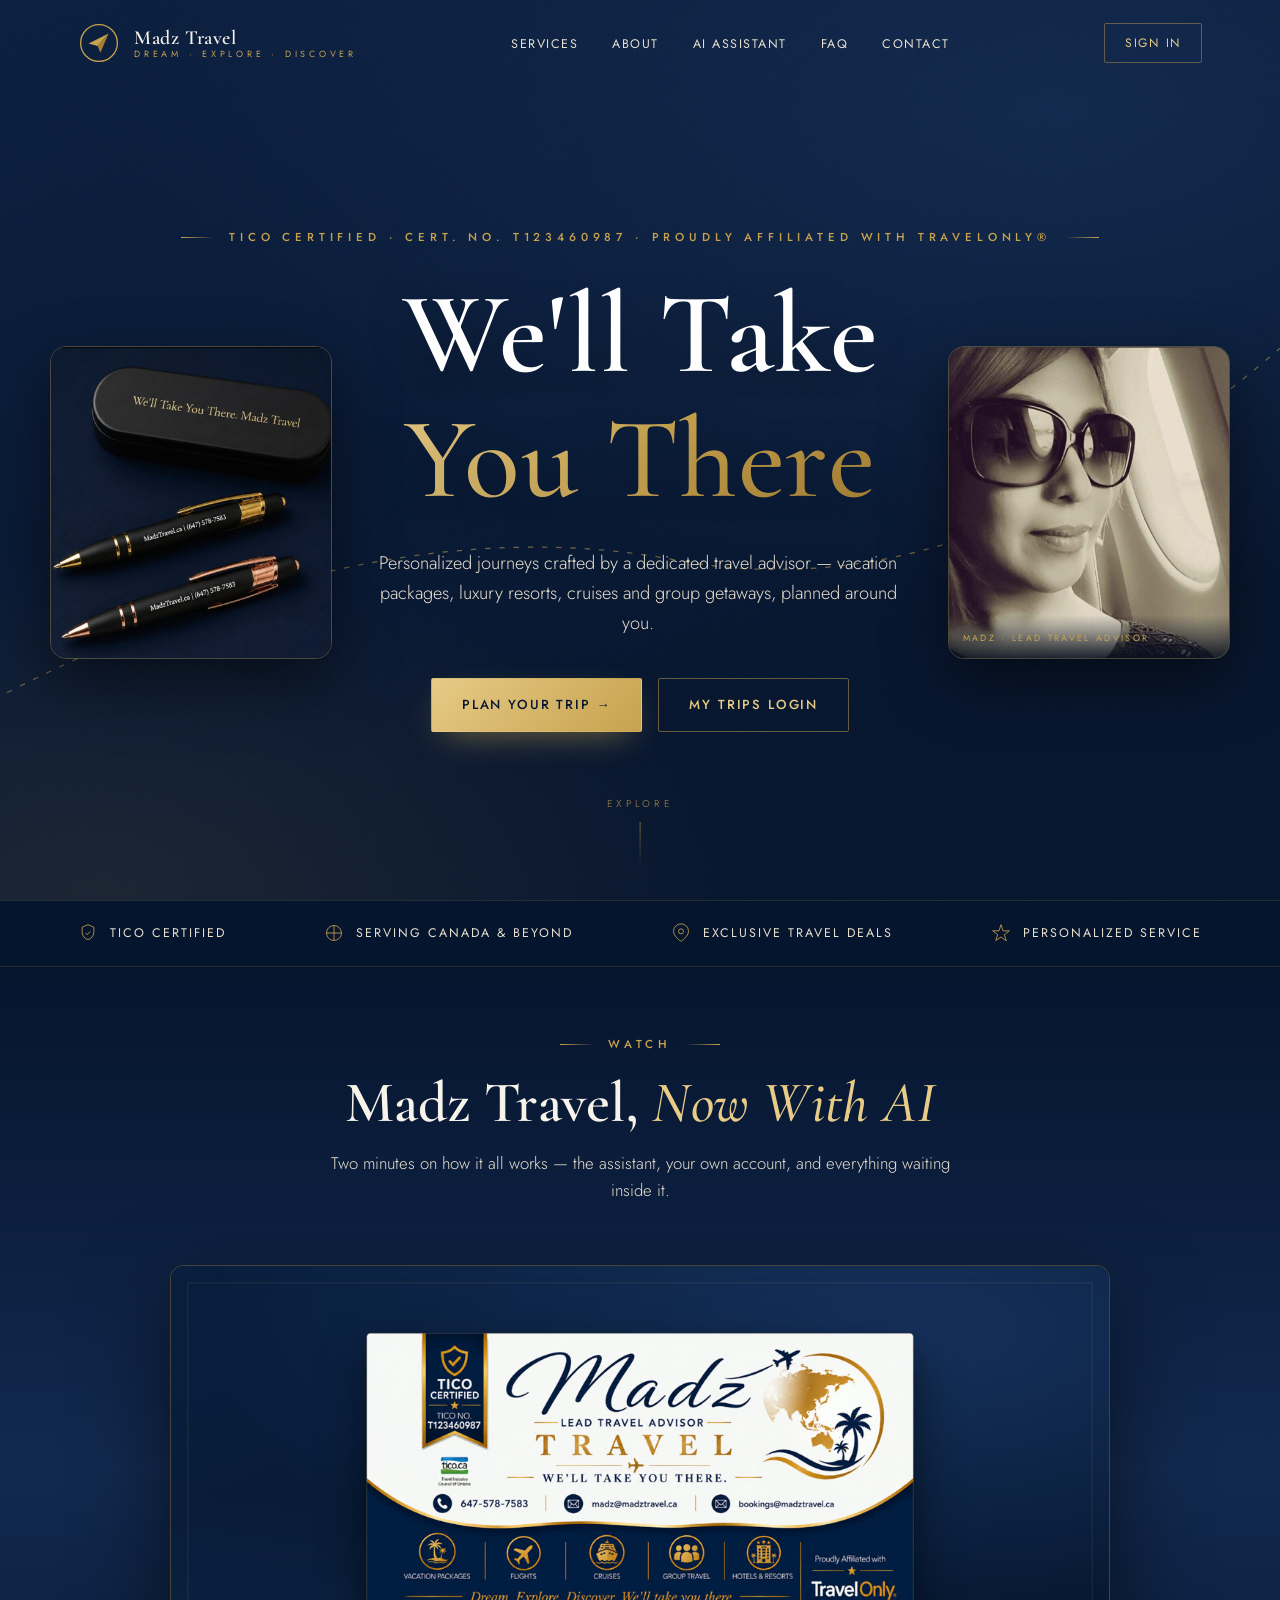
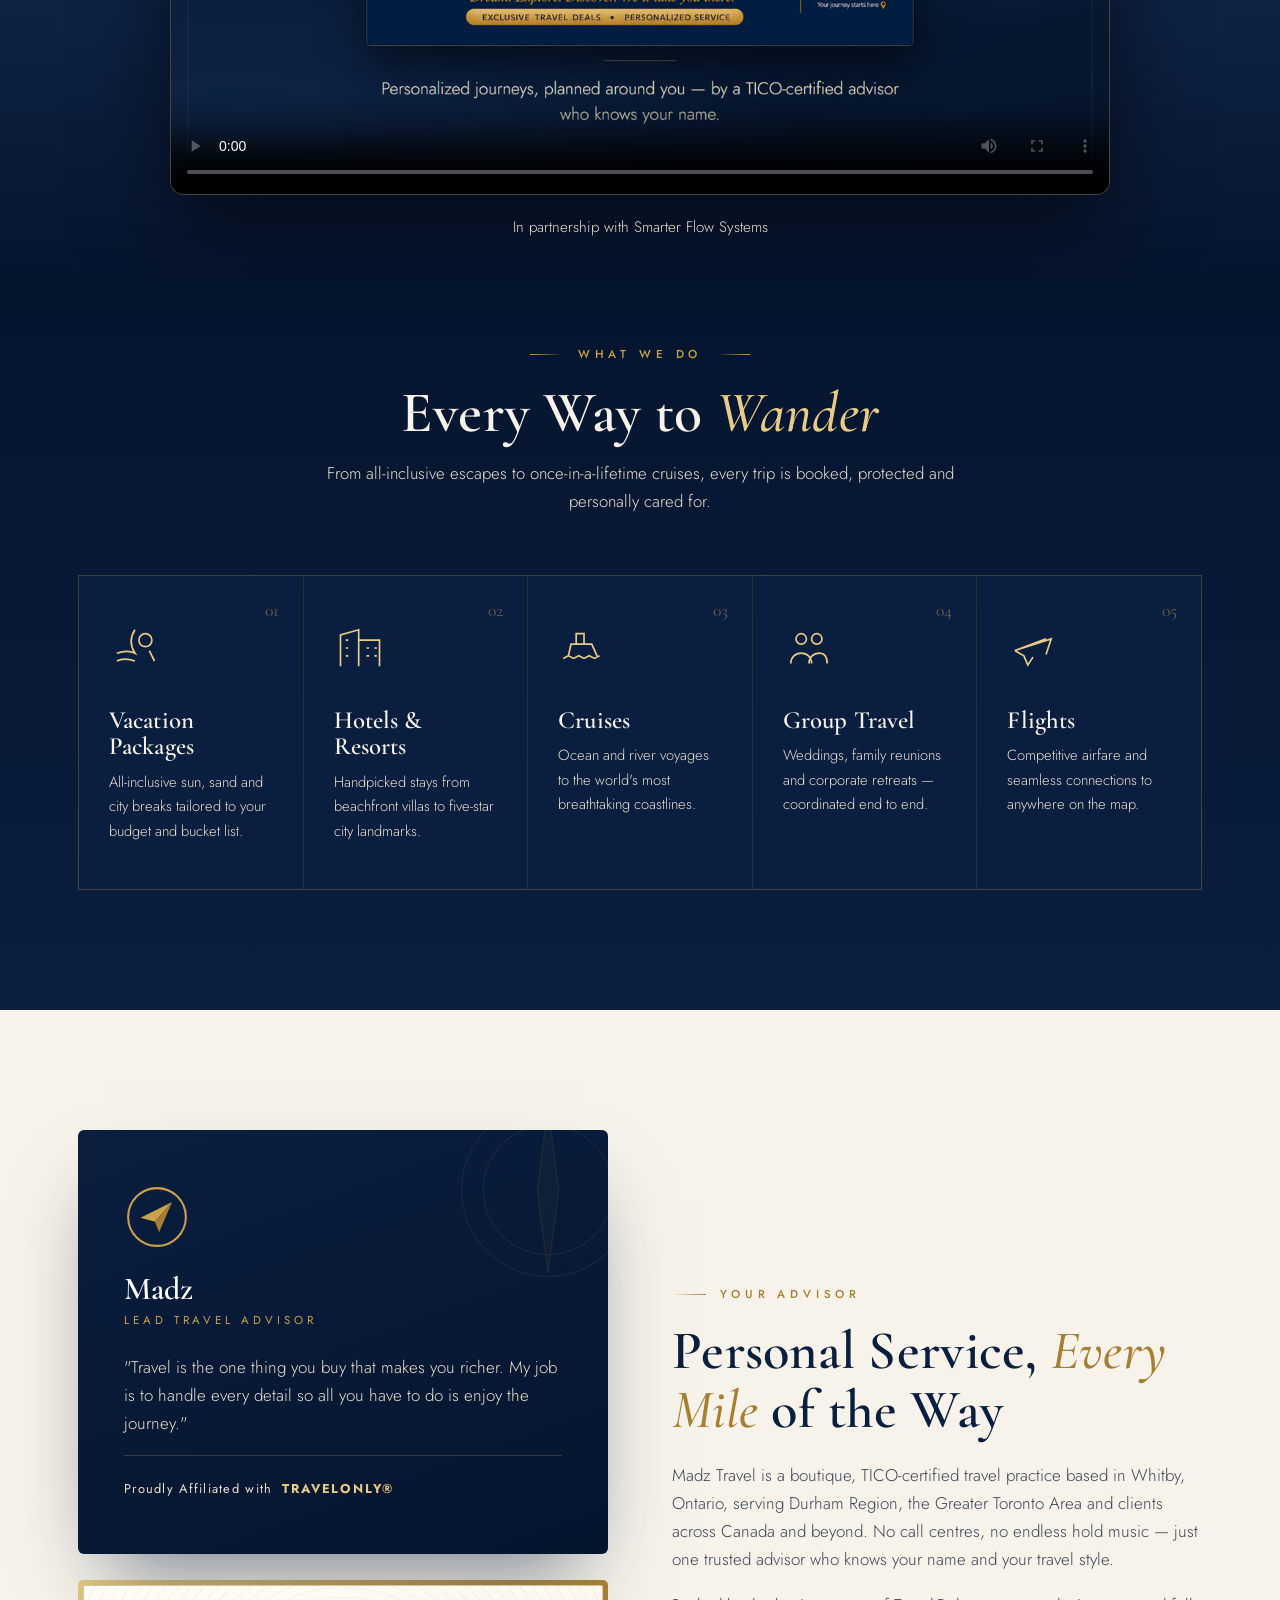
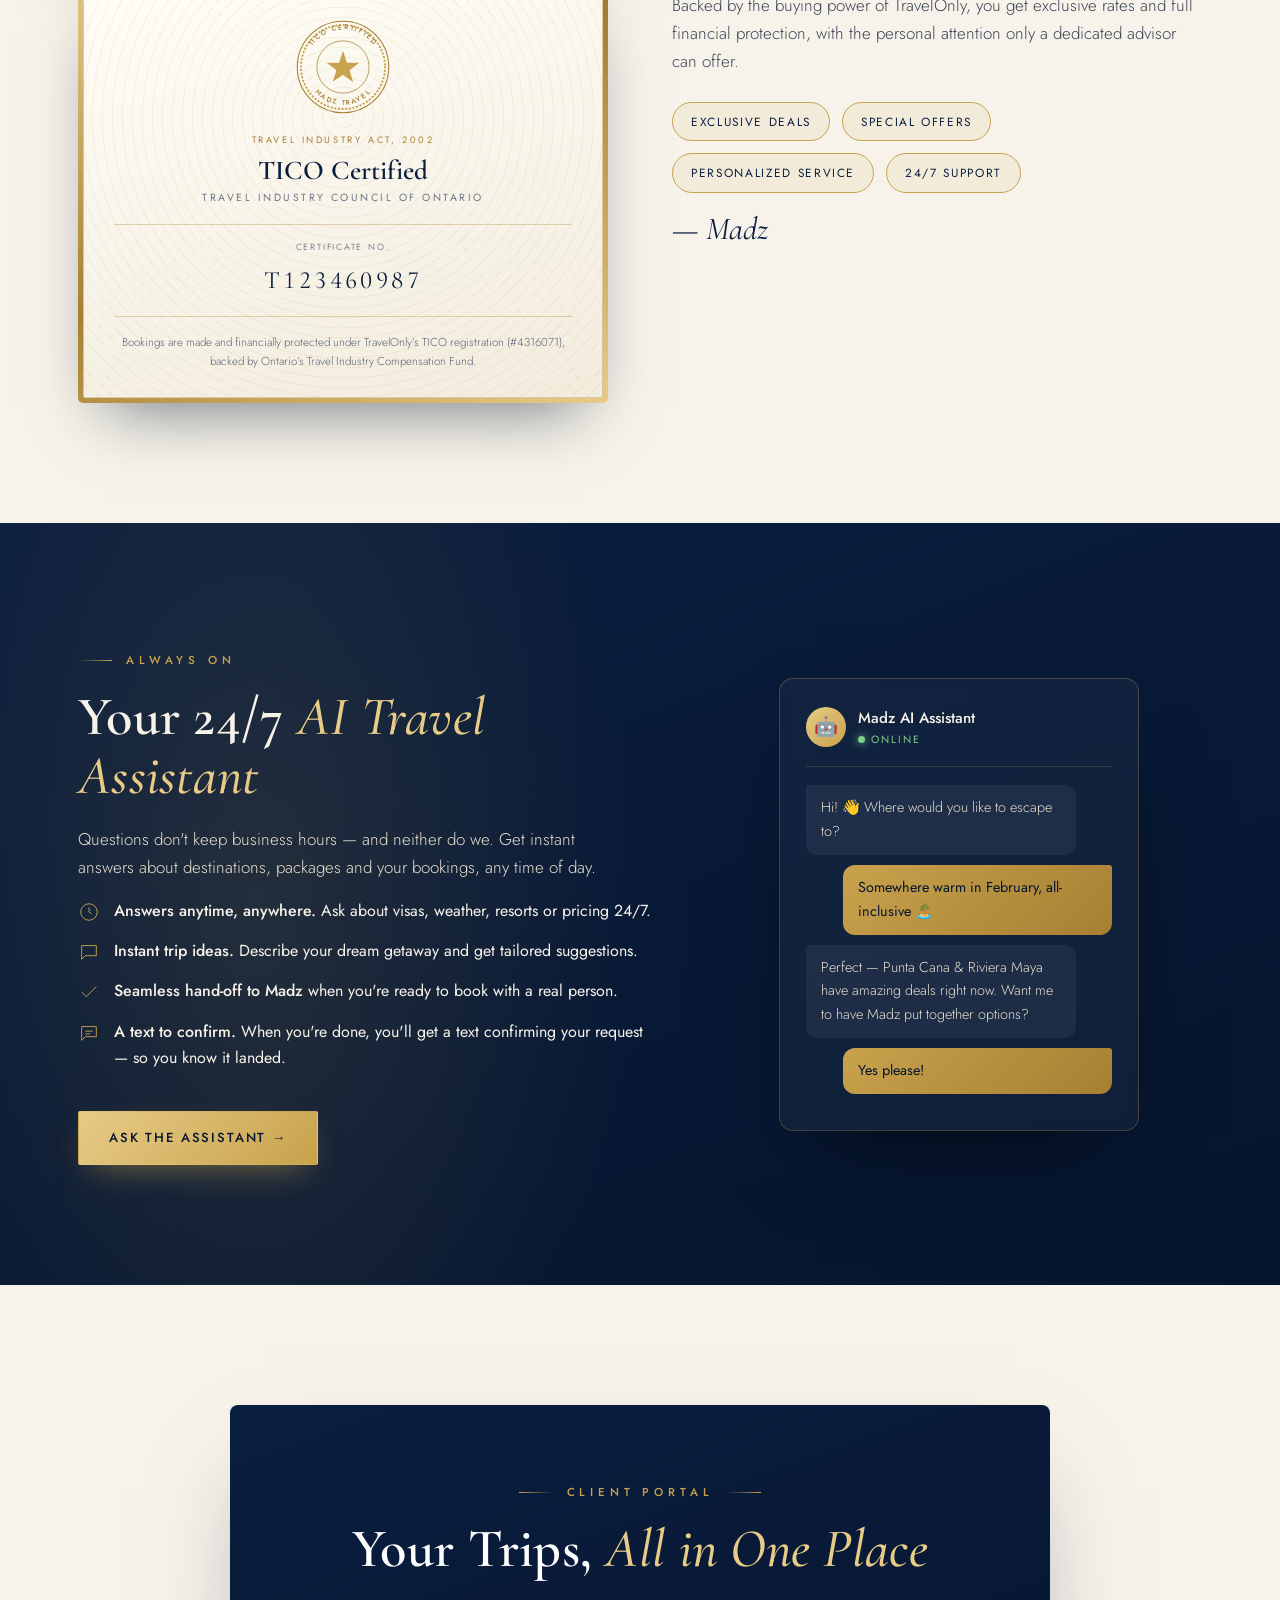
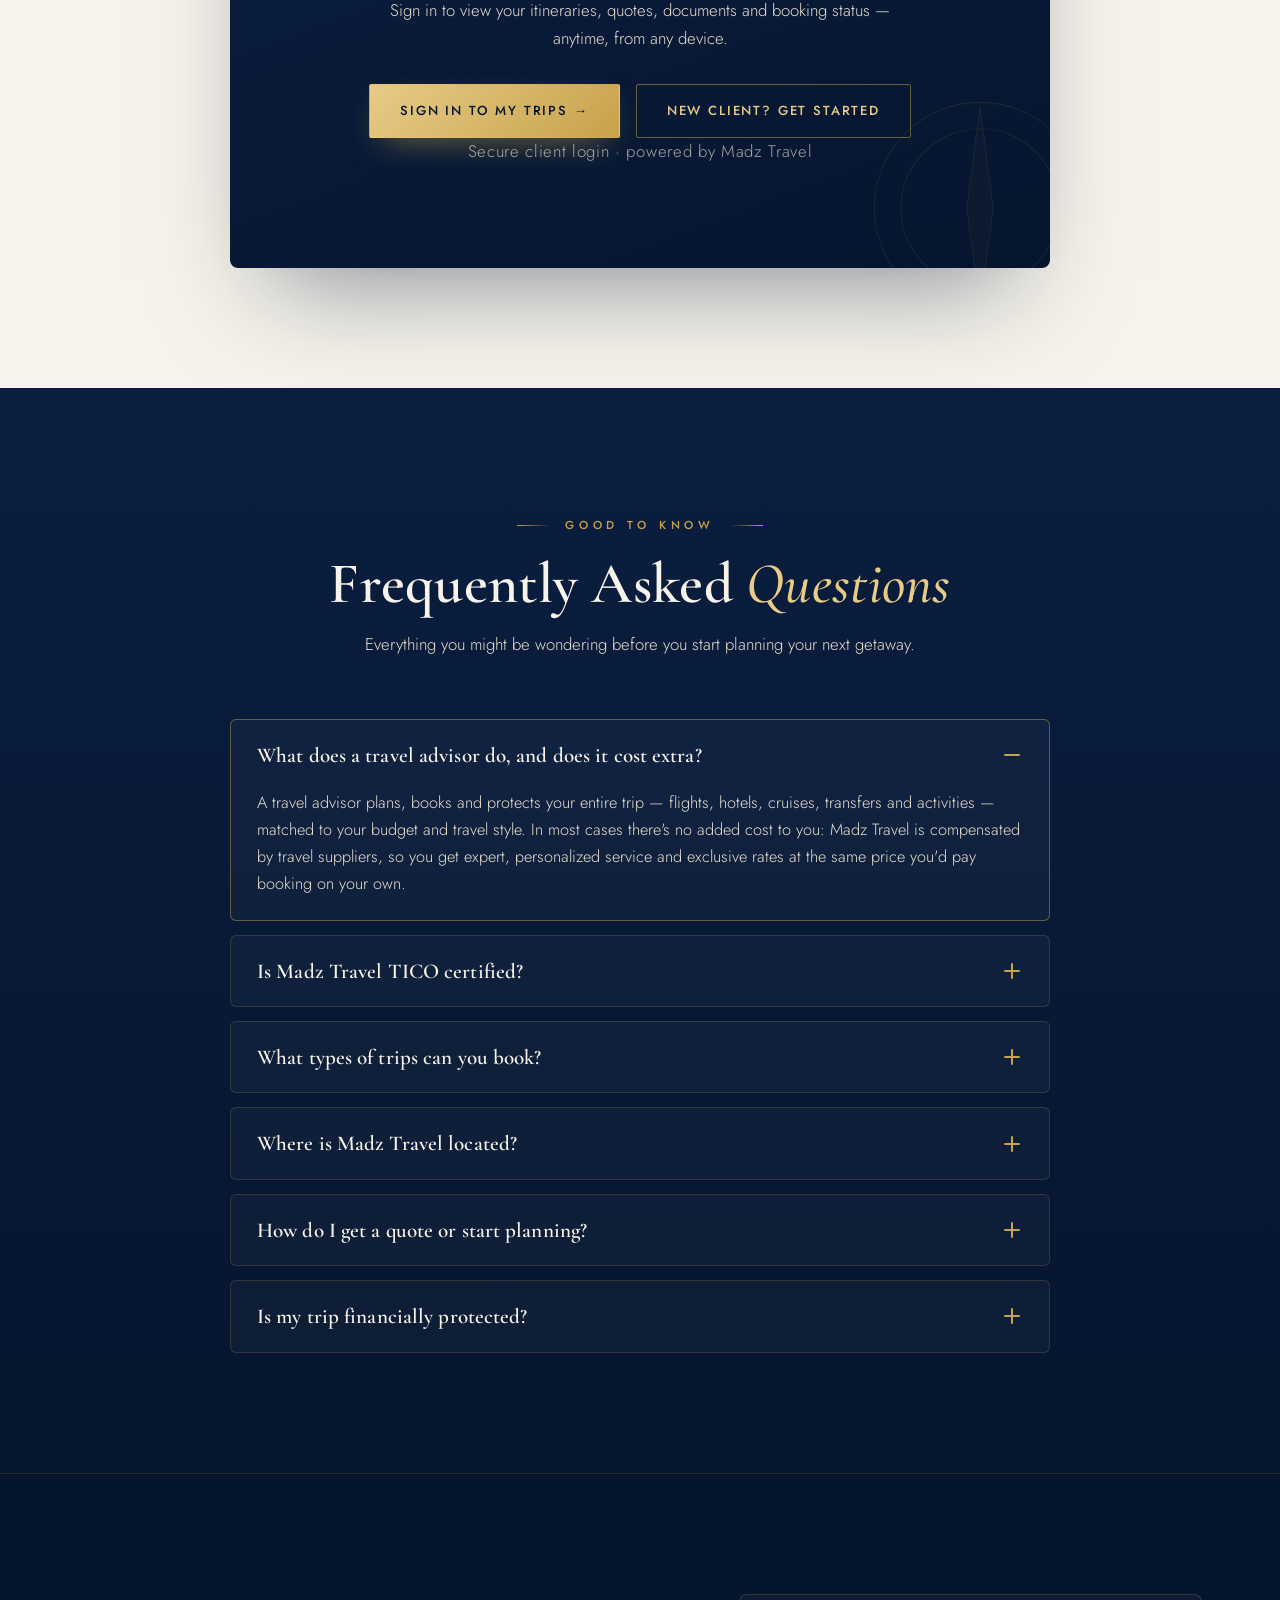
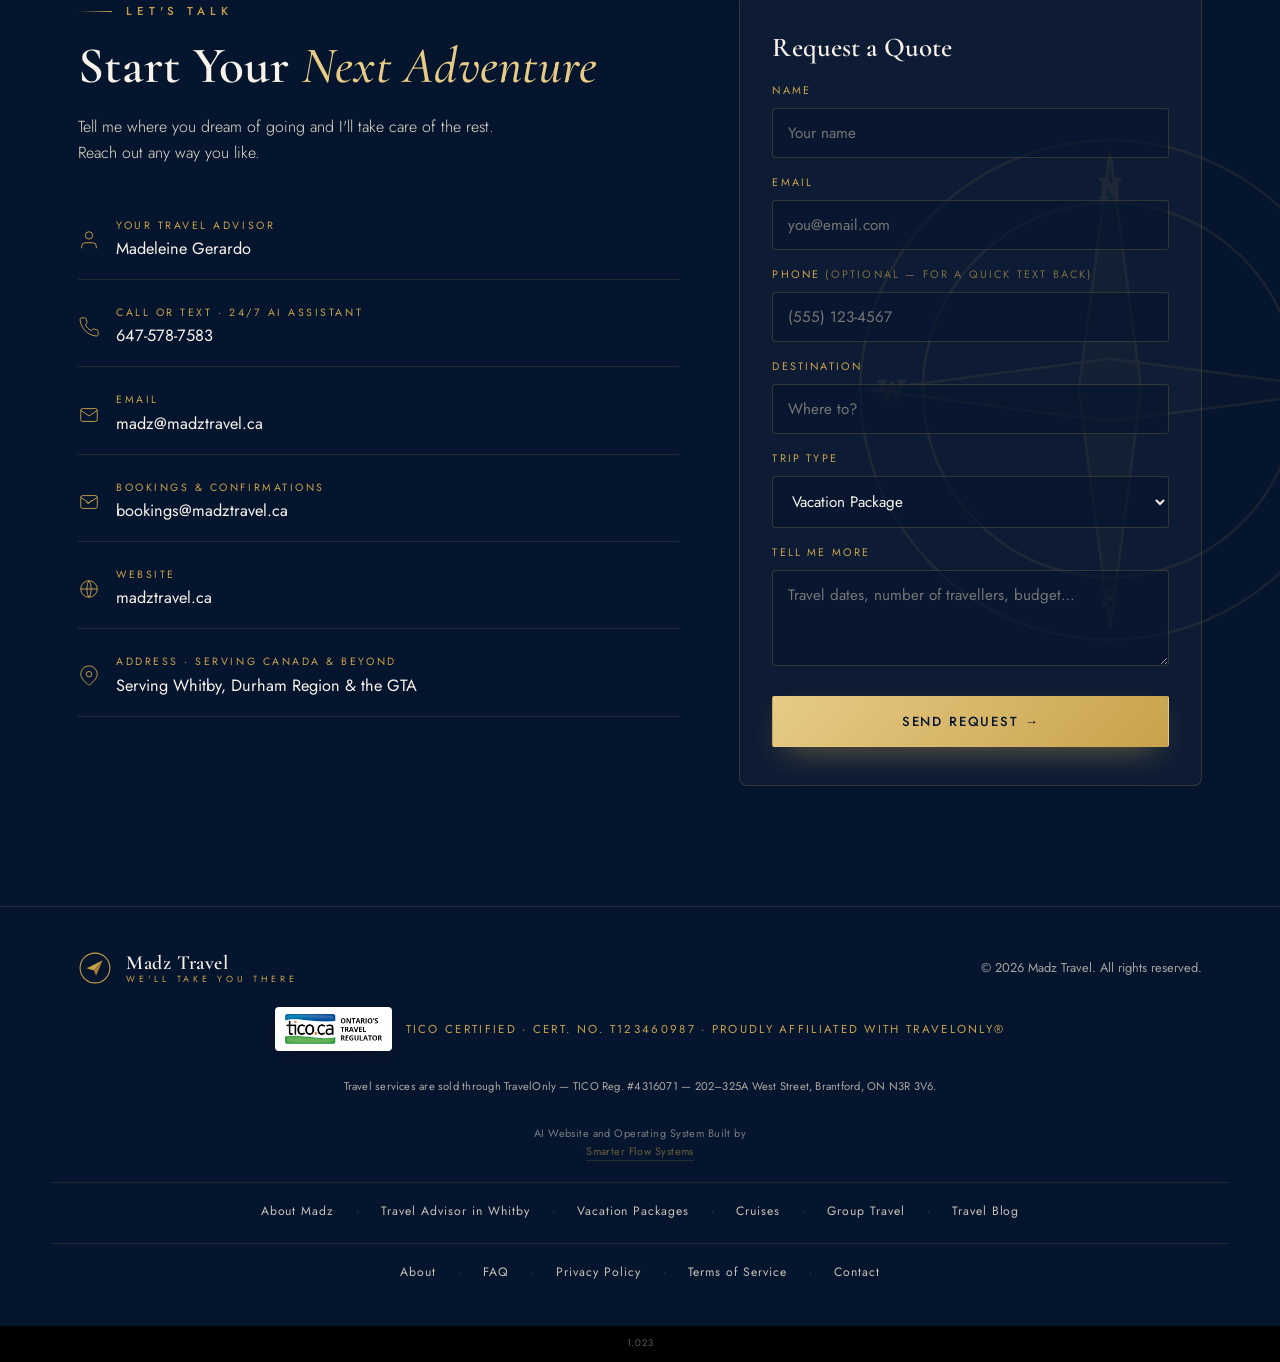
==== commit 0395ca3c: "Smarter Flow Systems — three words, on the page and in the video Shane confirmed the company is "Sma" ====
--- a/index.html
+++ b/index.html
@@ -641,7 +641,7 @@
         Your browser can&rsquo;t play this video. <a href="madz-travel-ai.mp4">Download it instead</a>.
       </video>
     </div>
-    <p class="film-note reveal">In partnership with SmarterFlow Systems</p>
+    <p class="film-note reveal">In partnership with Smarter Flow Systems</p>
   </div>
 </section>
 <!-- No click handler here on purpose. The browser ALREADY toggles play/pause when
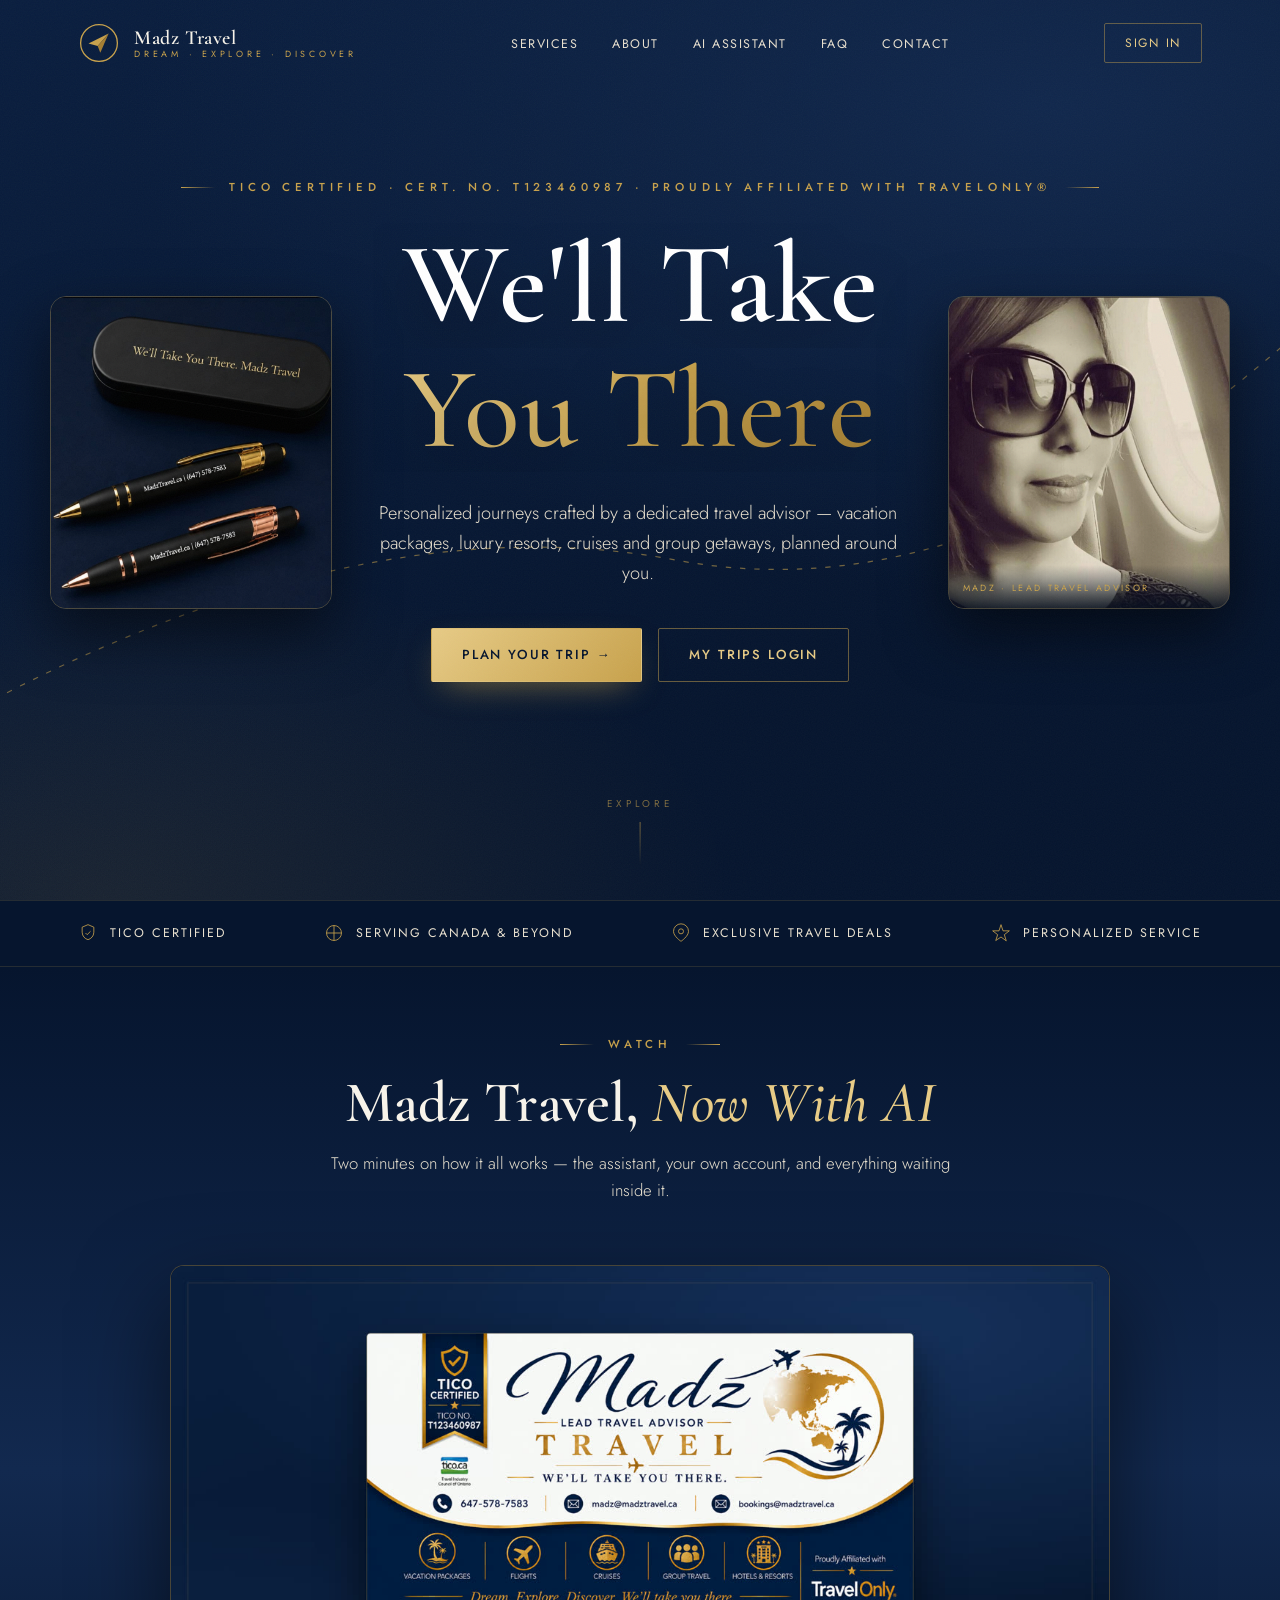
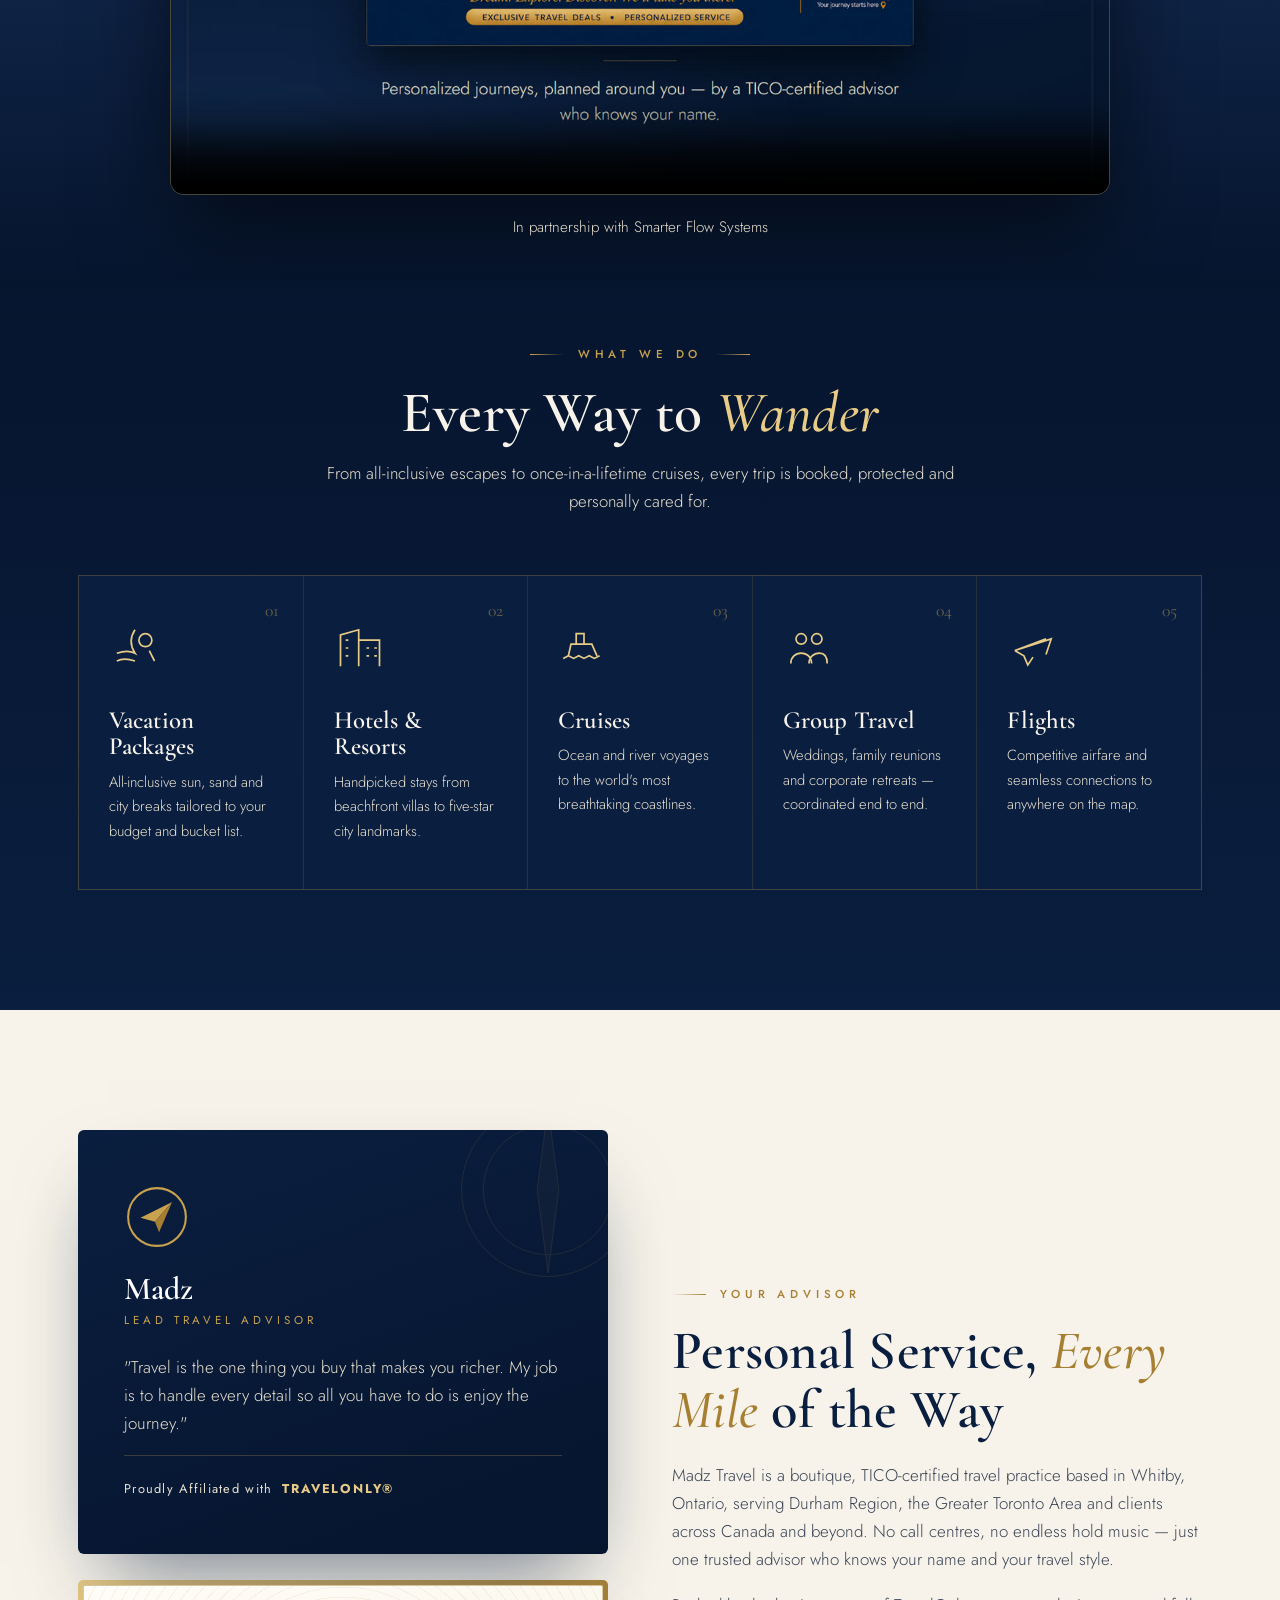
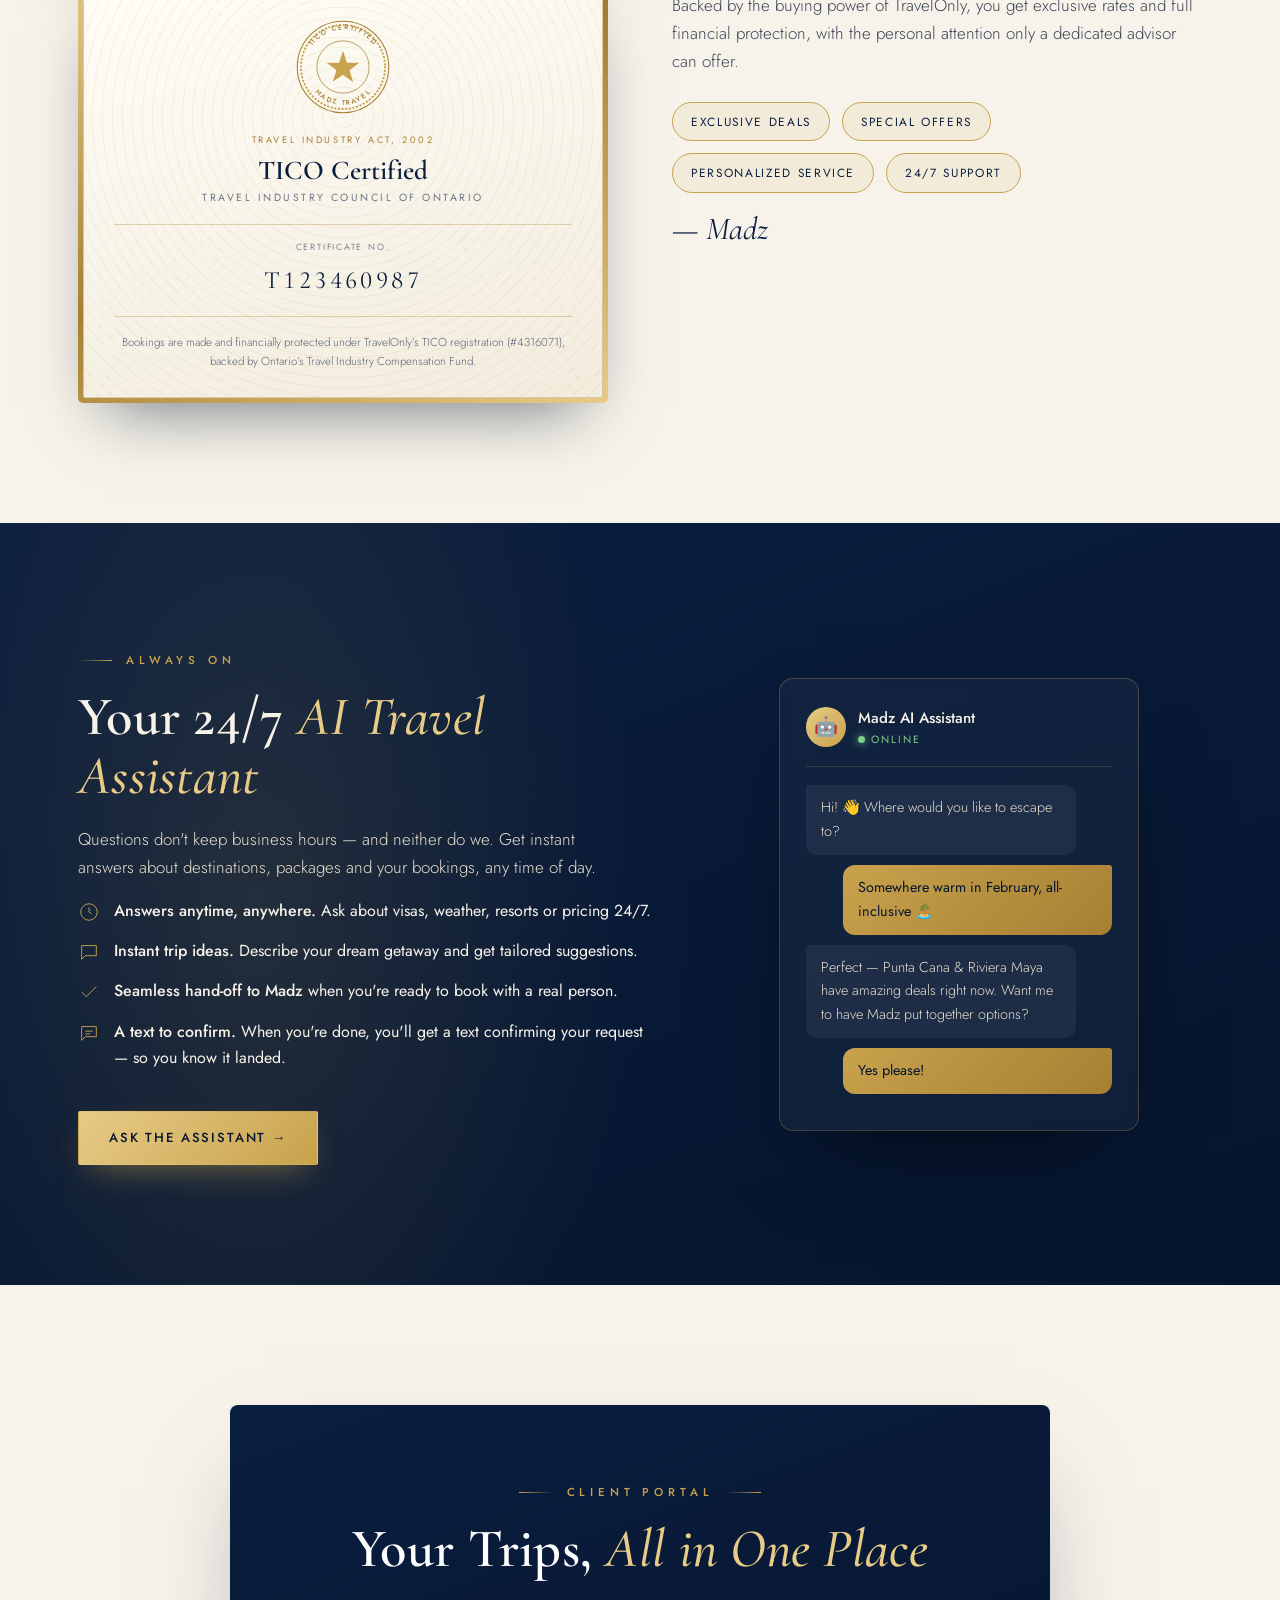
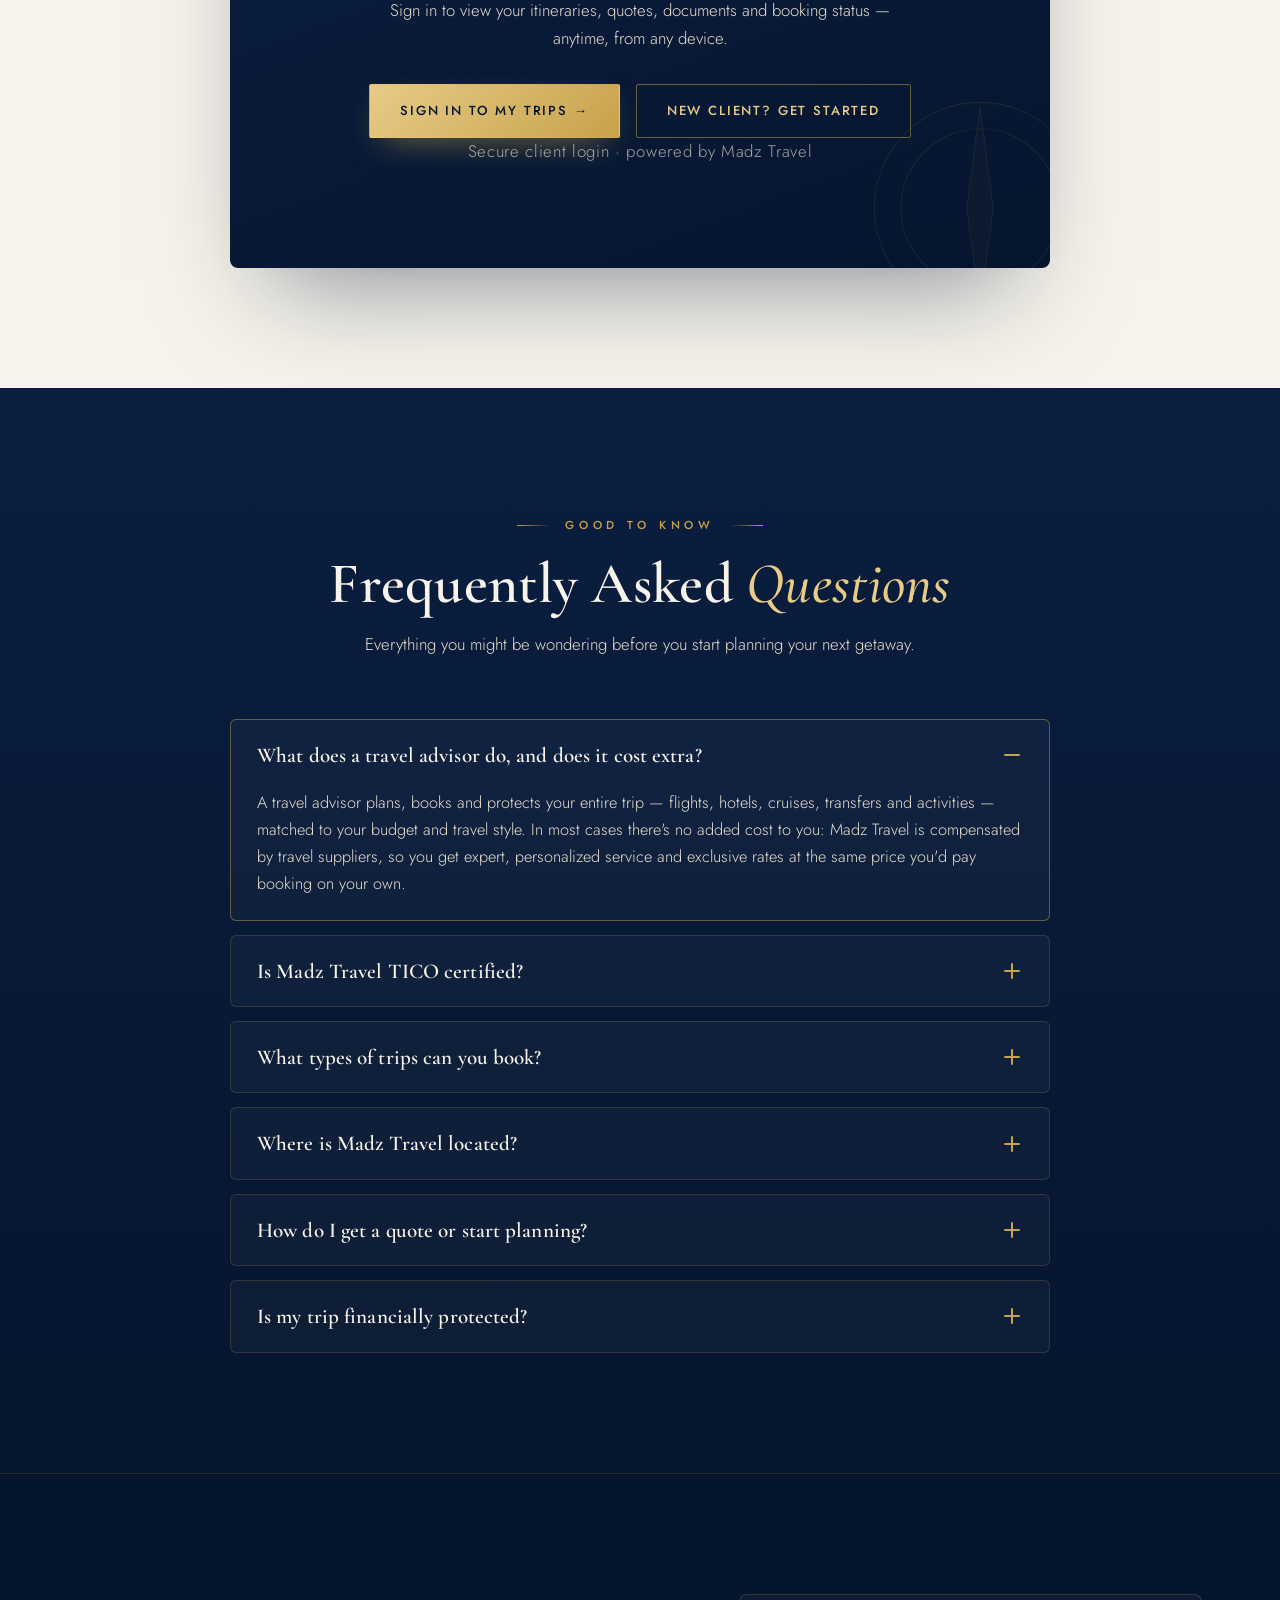
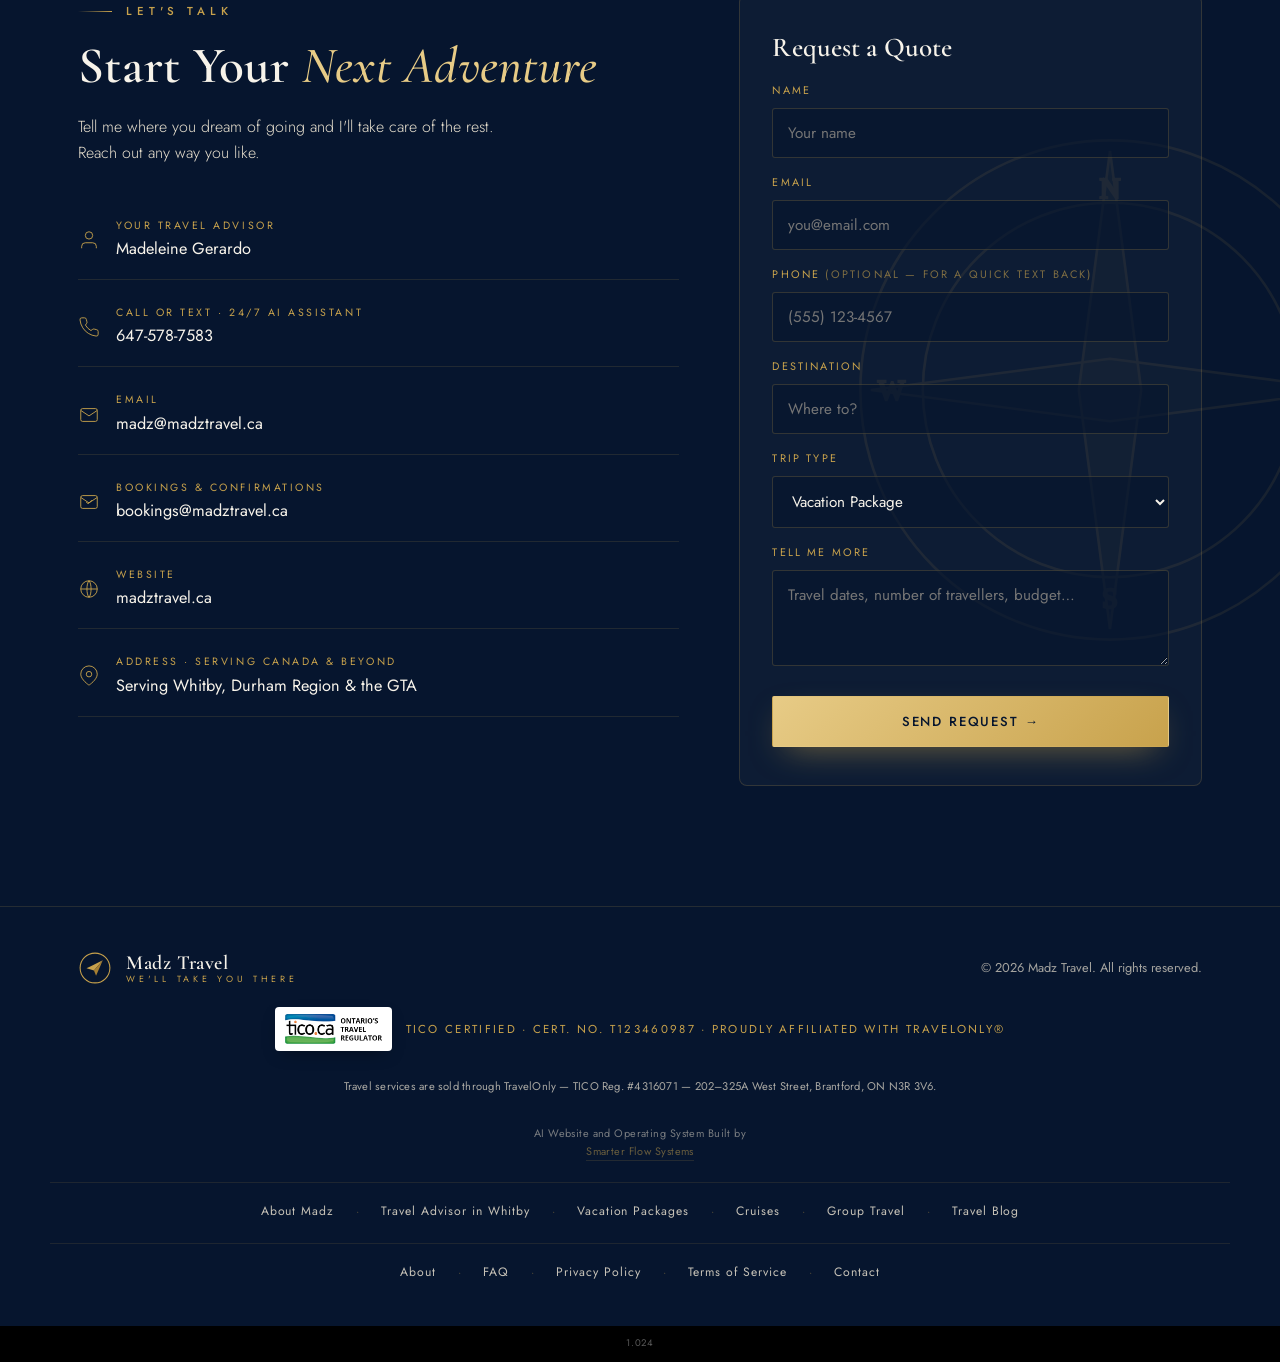
==== commit 1a45b40b: "Hero: lift the credential line ~50px out of the dead space under the header The hero centres its con" ====
--- a/index.html
+++ b/index.html
@@ -151,7 +151,13 @@
   .flightpath path{stroke-dasharray:6 10;animation:dash 40s linear infinite}
   @keyframes dash{to{stroke-dashoffset:-800}}
 
-  .hero-inner{position:relative;z-index:3;padding:150px 0 90px}
+  /* The hero is 100vh with its content vertically CENTRED, so the padding here is a
+     bias, not a gap: whatever you add to the top gets split with the bottom. Top-heavy
+     padding (150/90) parked the eyebrow ~164px below the fixed header on a laptop and
+     wasted the first screenful. Flipping the bias lifts the whole block ~50px while
+     still leaving clearance under the 86px header on short screens, where the content
+     overflows and this top value IS the gap. */
+  .hero-inner{position:relative;z-index:3;padding:110px 0 150px}
   /* Hero: pen set (left) · headline (centre) · Madz (right). The compass that used to
      sit here moved down to the contact section — it was designed as a backdrop and was
      competing with the photos. */
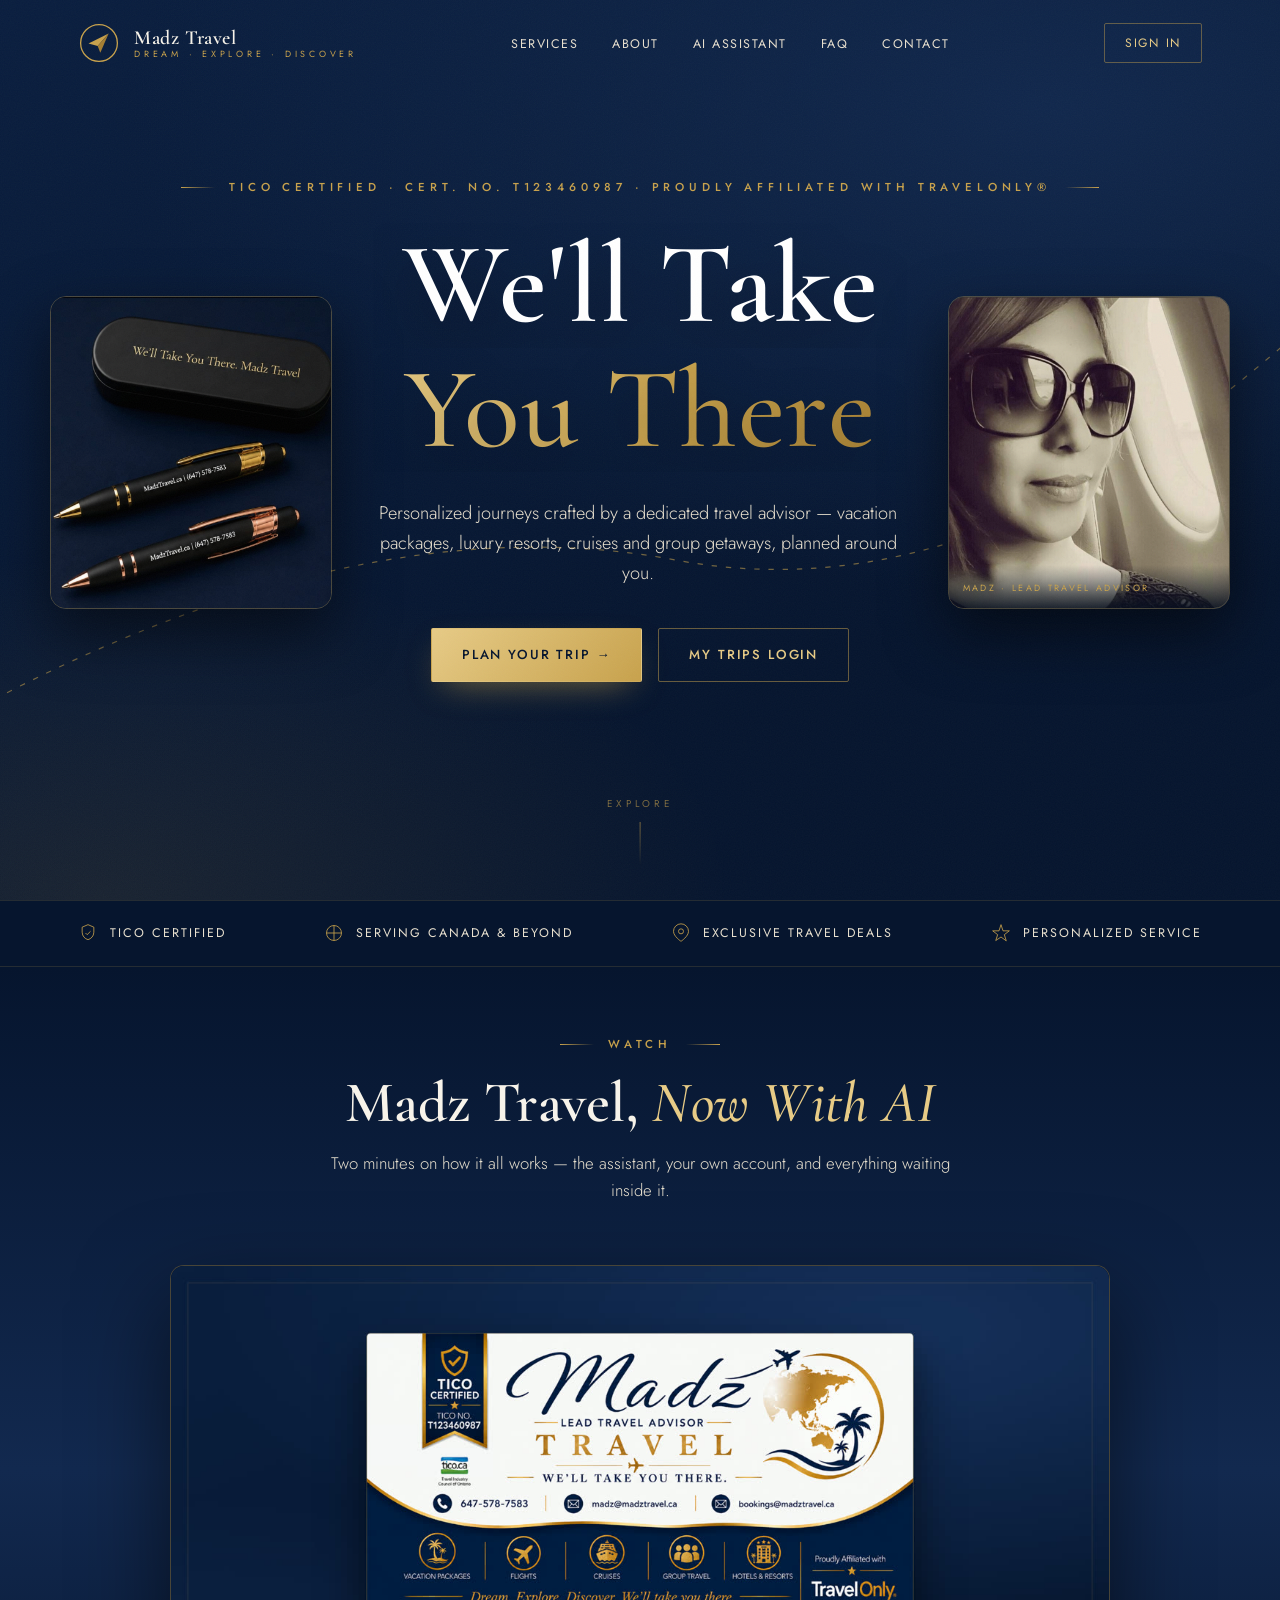
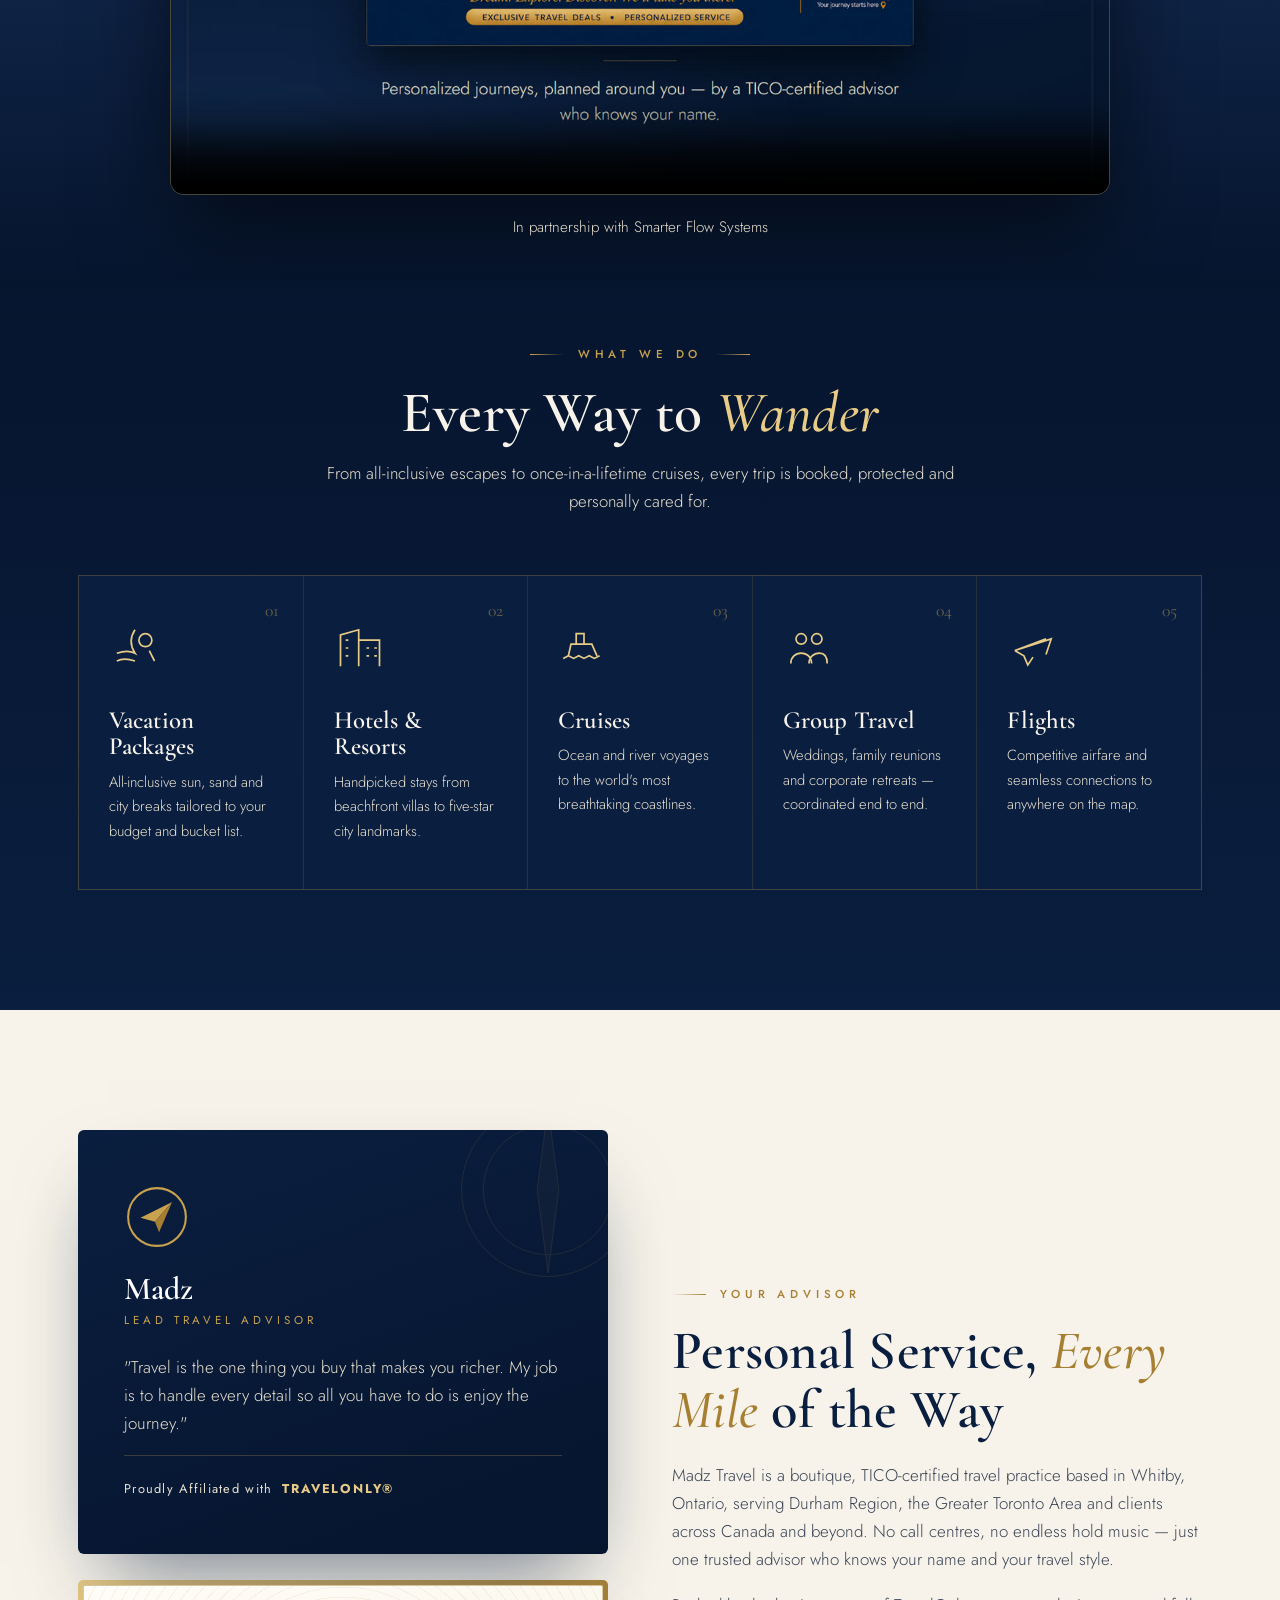
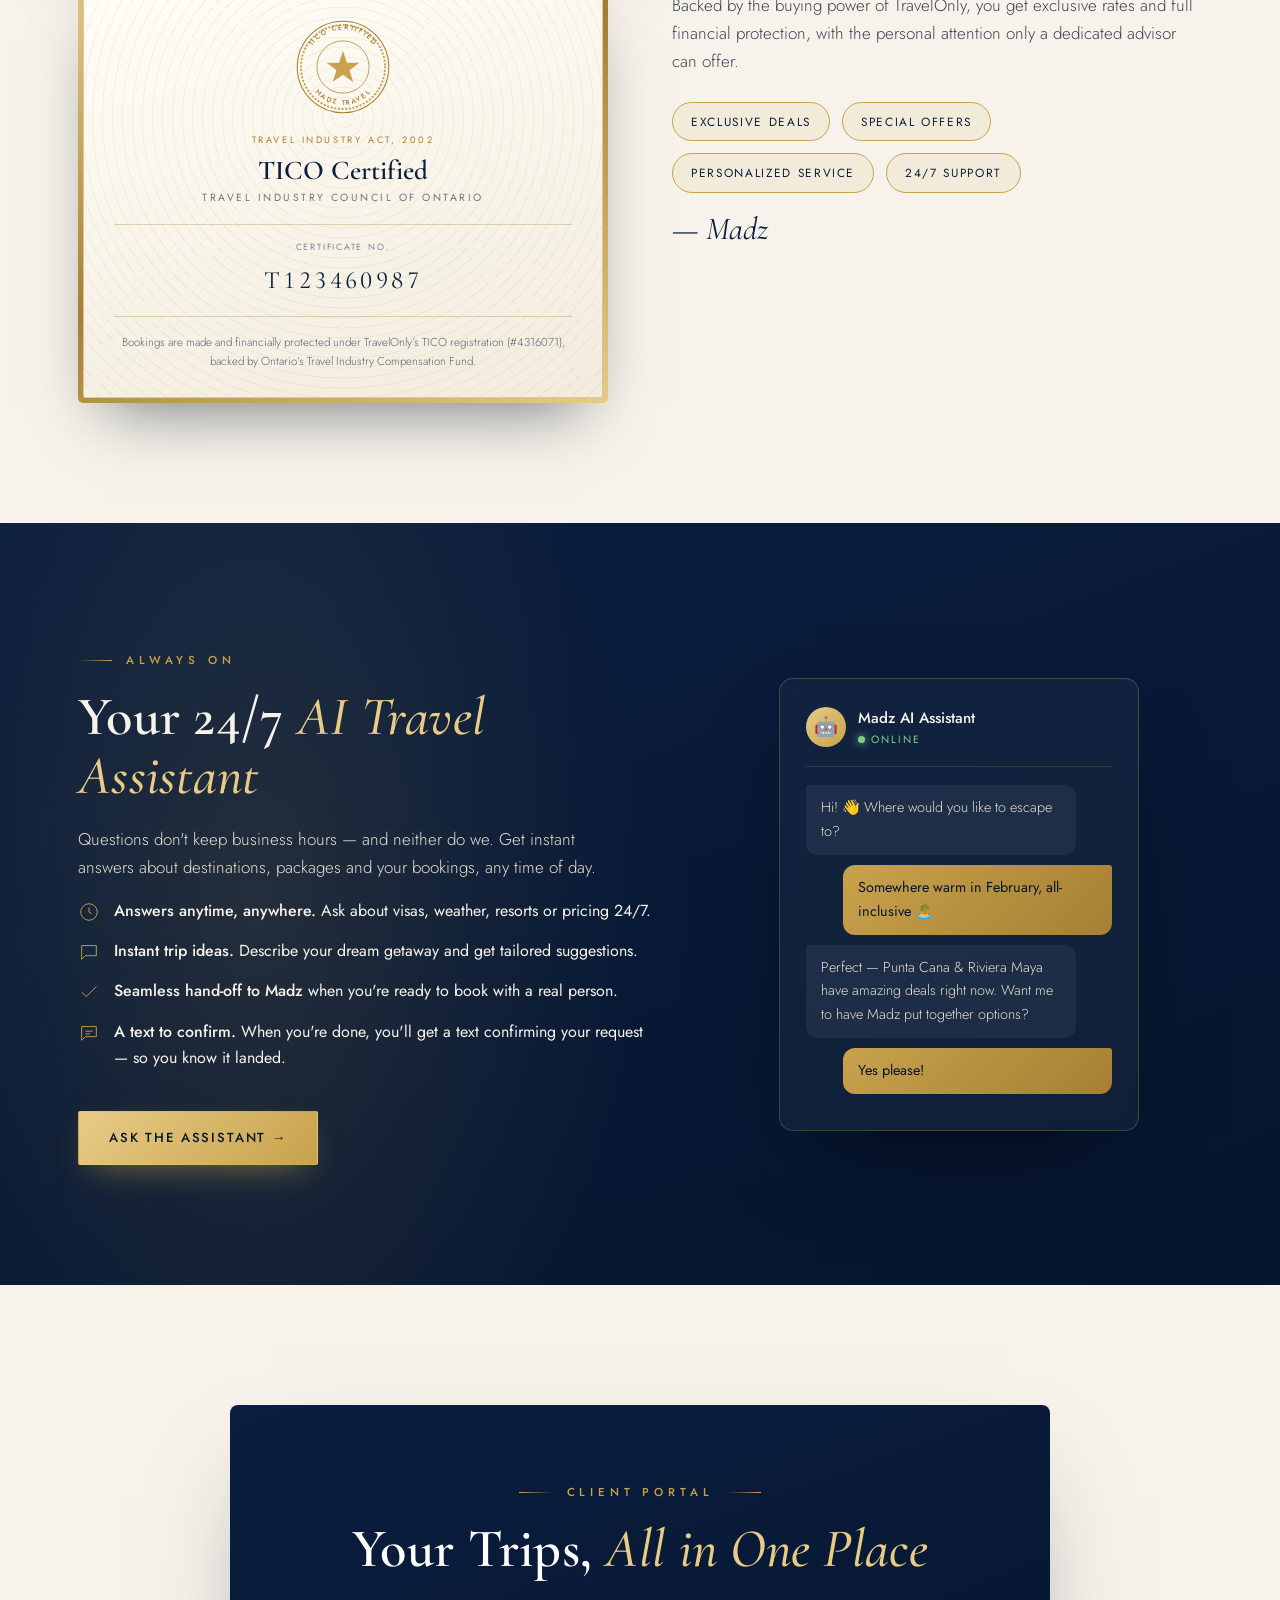
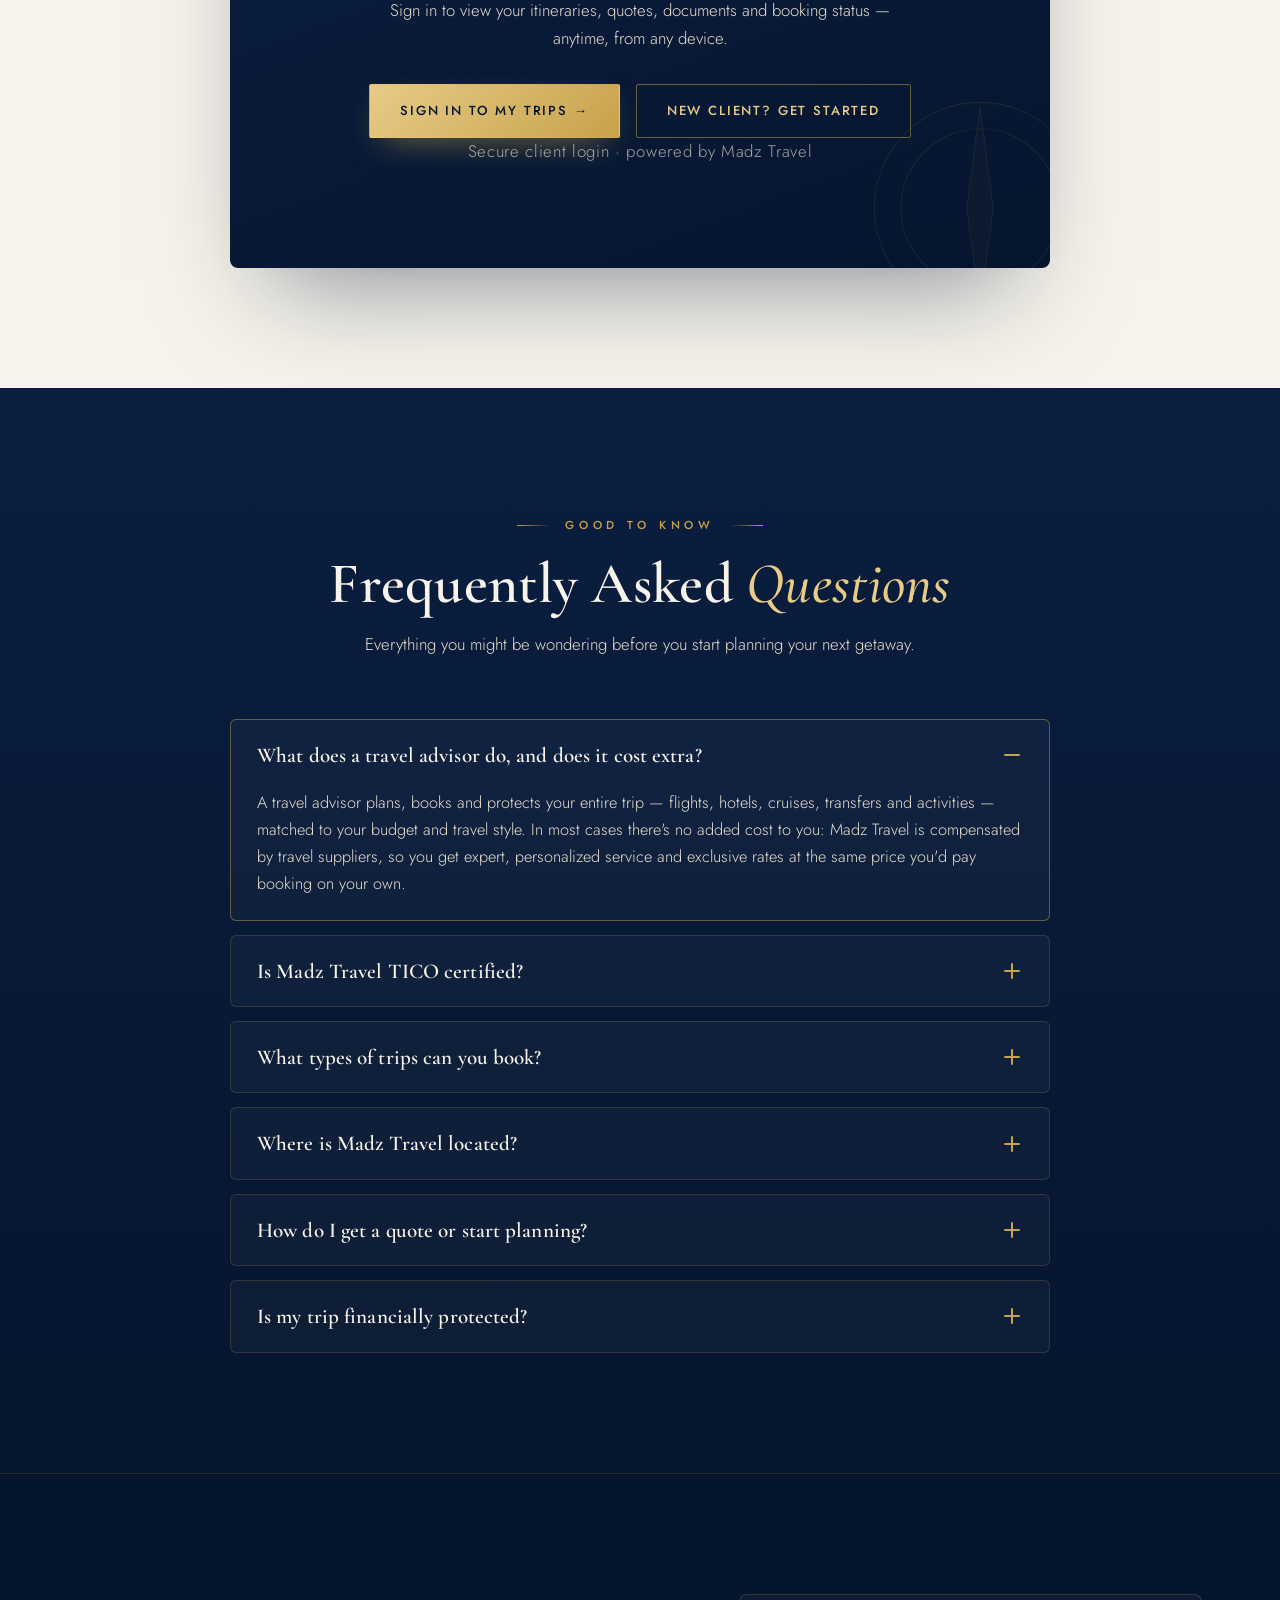
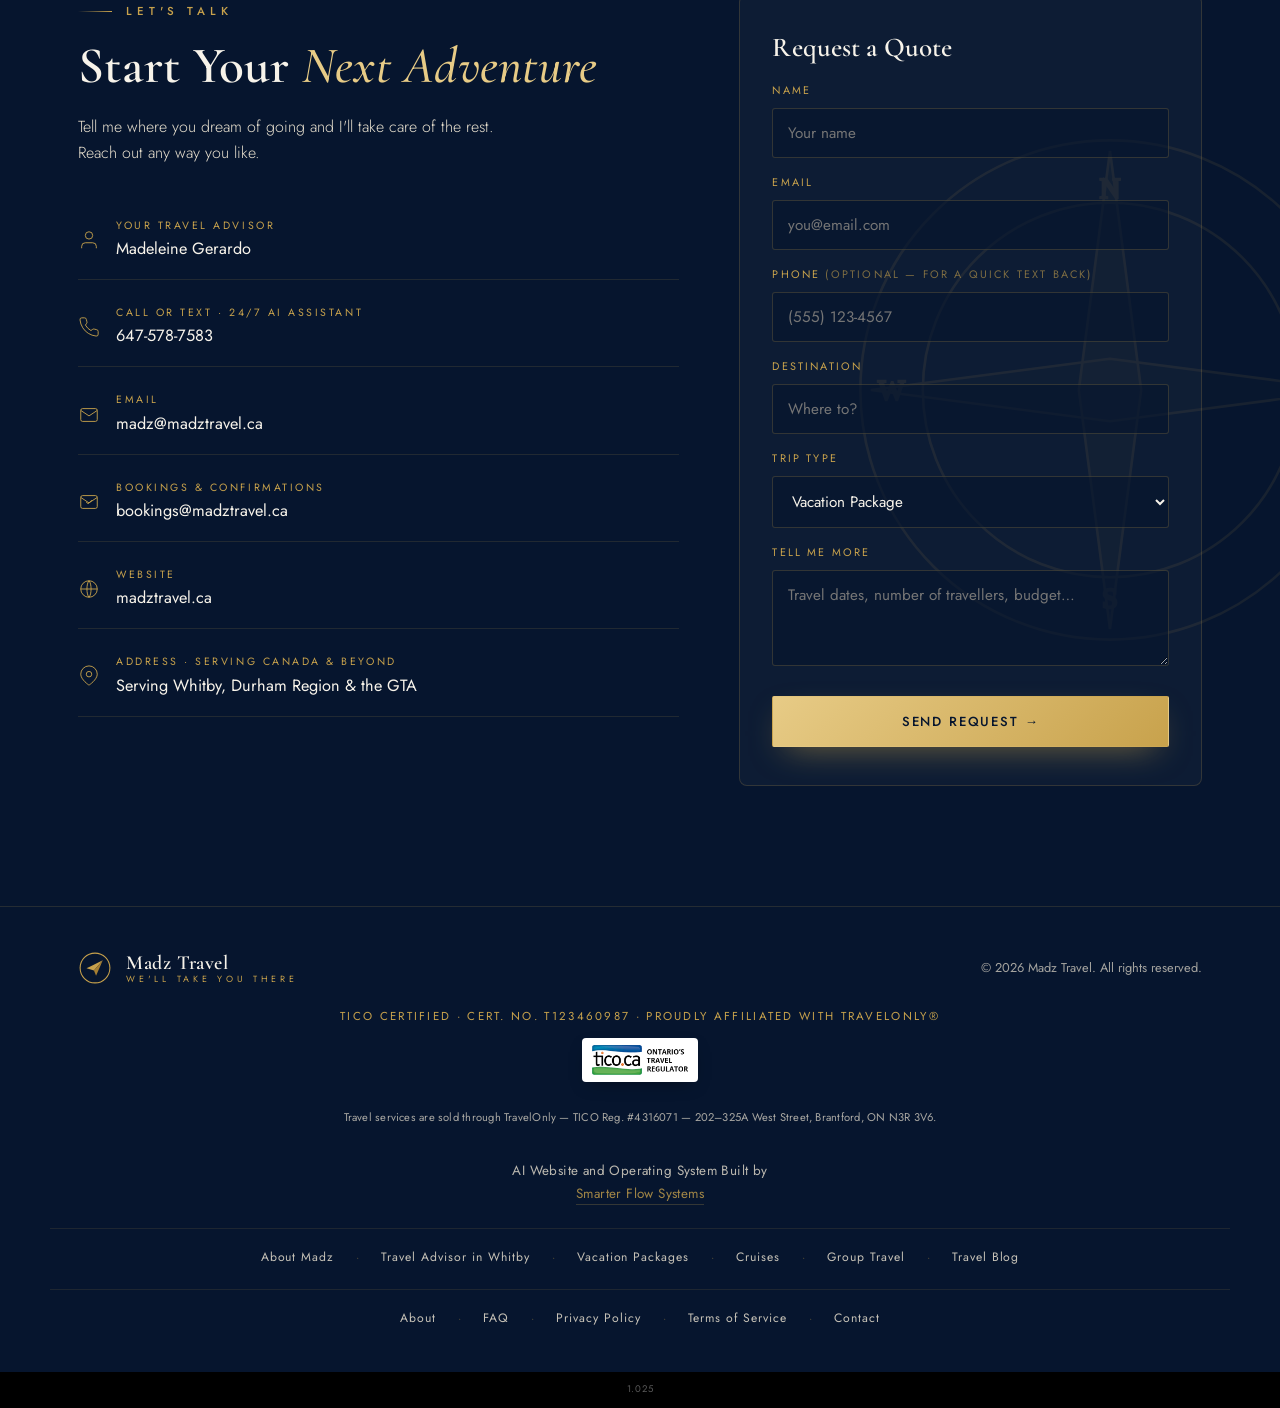
==== commit 1b7fc2aa: "Footer: TICO mark under the credential line, and stop whispering the builder credit The mark sat inl" ====
--- a/index.html
+++ b/index.html
@@ -352,7 +352,10 @@
   .foot p{font-size:.8rem;color:var(--cream-dim);opacity:.7}
   /* The credential gets its own centred row: with the regulator's mark added, brand +
      credential + copyright on one line crowded the copyright onto a ragged second row. */
-  .foot .tico{font-size:.72rem;letter-spacing:.2em;text-transform:uppercase;color:var(--gold);display:flex;align-items:center;gap:14px;flex-wrap:wrap;justify-content:center;flex-basis:100%;order:3;margin-top:2px}
+  /* column-REVERSE, not column: the mark is first in the source (it reads as the subject
+     of the credential to a screen reader) but sits UNDER the line visually, centred to
+     the page. Reversing here keeps the DOM order and moves only the picture. */
+  .foot .tico{font-size:.72rem;letter-spacing:.2em;text-transform:uppercase;color:var(--gold);display:flex;flex-direction:column-reverse;align-items:center;gap:12px;justify-content:center;text-align:center;flex-basis:100%;order:3;margin-top:2px}
   /* The registrant disclosure. TICO requires an outside sales rep's own branded site to carry
      the HOST agency's business name, address and registration number; Madz's certificate number
      sits above it and is a personal credential, not a substitute. Sentence case and full width
@@ -360,15 +363,17 @@
      like the credential line it follows. */
   .tico-reg{flex-basis:100%;order:4;text-align:center;font-size:.7rem;line-height:1.65;
     letter-spacing:.02em;text-transform:none;color:var(--cream-dim);opacity:.72;margin-top:6px}
-  /* Builder credit. Deliberately the quietest line in the footer and ordered LAST, below the
-     regulator disclosure — nothing here may compete with the TICO block a visitor is meant to
-     read. The link opens in a new tab so a curious reader is never pulled off Madz's site, and
+  /* Builder credit. Still ordered LAST, below the regulator disclosure — the TICO block is
+     what a visitor is meant to read first — but no longer whispered: at .68rem/.5 opacity it
+     was the smallest, faintest text on the site and effectively unreadable. Sized to match the
+     regulator line instead, so it's legible without out-ranking the credential above it.
+     The link opens in a new tab so a curious reader is never pulled off Madz's site, and
      carries rel="noopener" WITHOUT noreferrer: the referrer is the whole point, it's how
      smarterflow.ca sees which of these sites sent the visit.
      This home page does not link /site.css — it carries its own copy of the navy footer rules,
      so the same block lives in both files and has to be changed in both. */
-  .built-by{flex-basis:100%;order:5;text-align:center;font-size:.68rem;line-height:1.6;
-    letter-spacing:.04em;text-transform:none;color:var(--cream-dim);opacity:.5;margin-top:10px}
+  .built-by{flex-basis:100%;order:5;text-align:center;font-size:.84rem;line-height:1.7;
+    letter-spacing:.03em;text-transform:none;color:var(--cream-dim);opacity:.8;margin-top:14px}
   .built-by a{color:var(--gold);border-bottom:1px solid rgba(200,162,76,.3);padding-bottom:1px;
     transition:color .3s var(--ease),border-color .3s var(--ease)}
   .built-by a:hover{color:var(--gold-light);border-bottom-color:rgba(231,203,134,.6)}
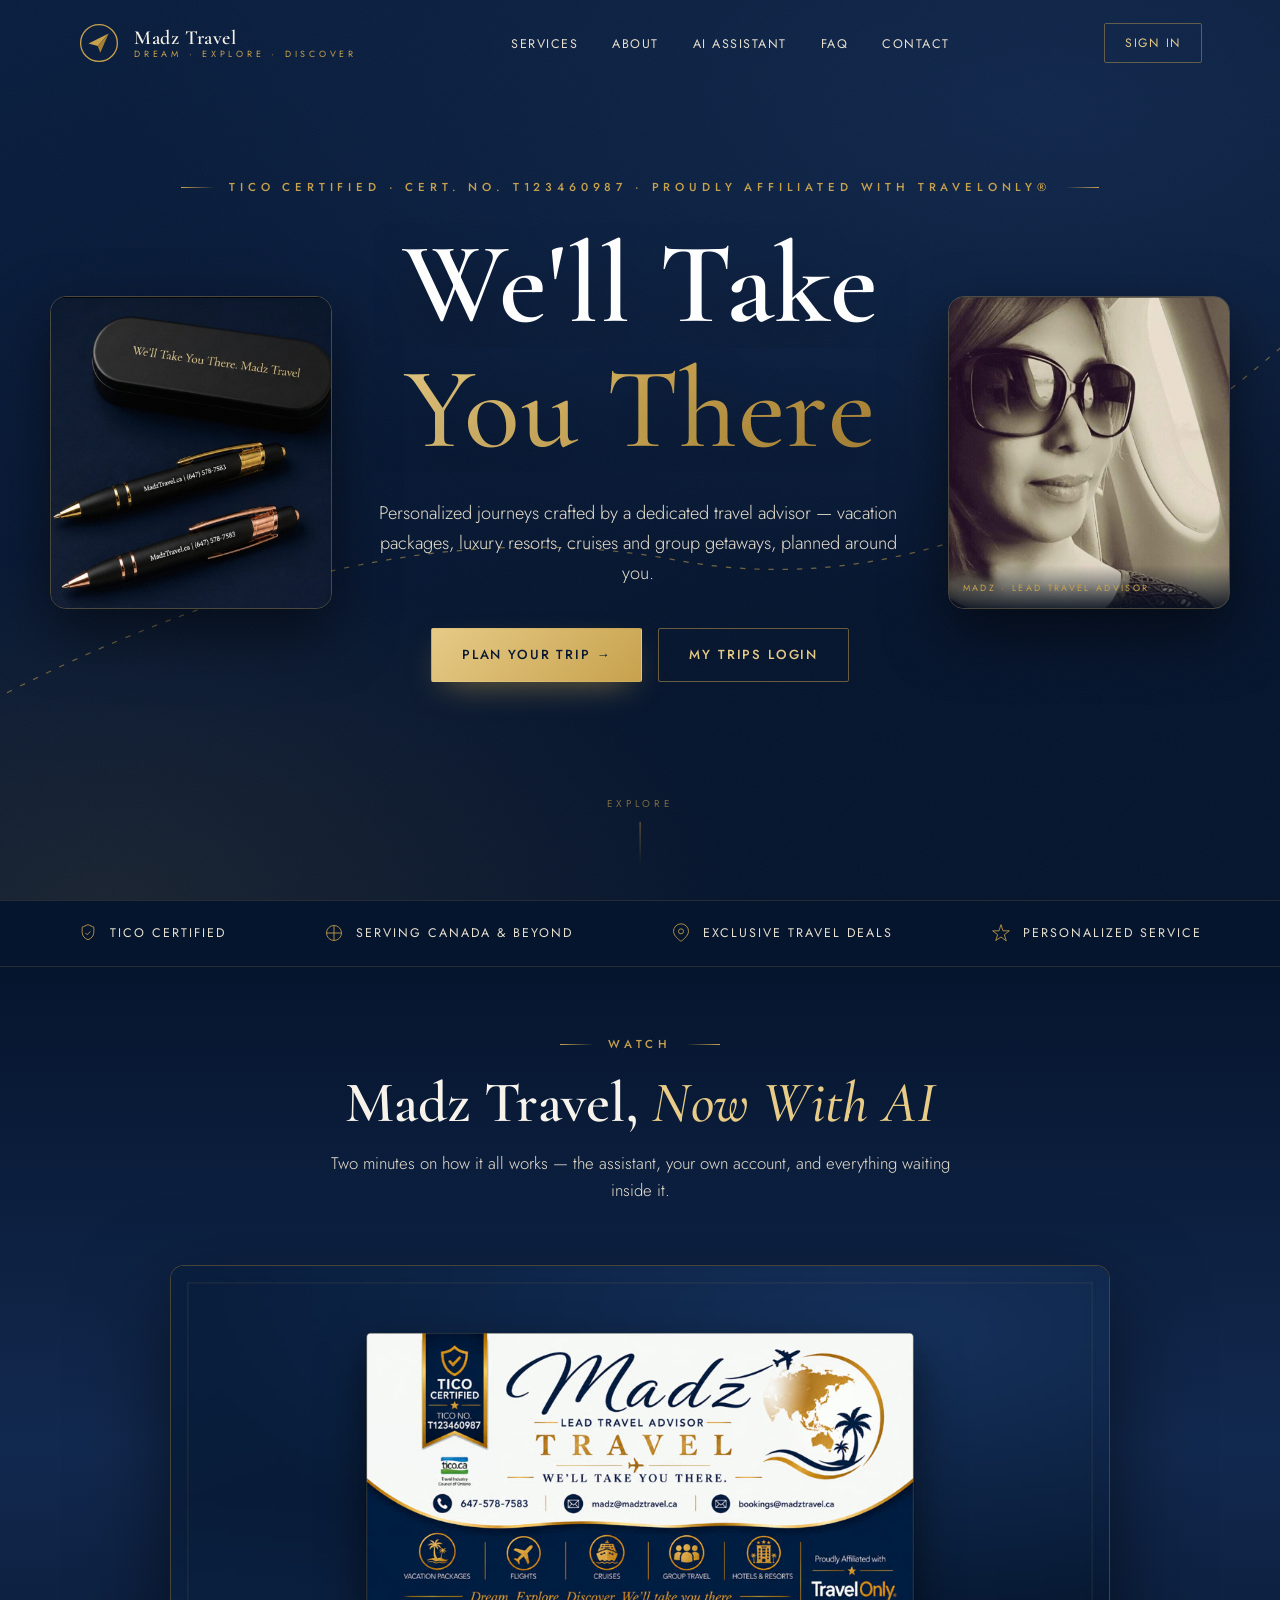
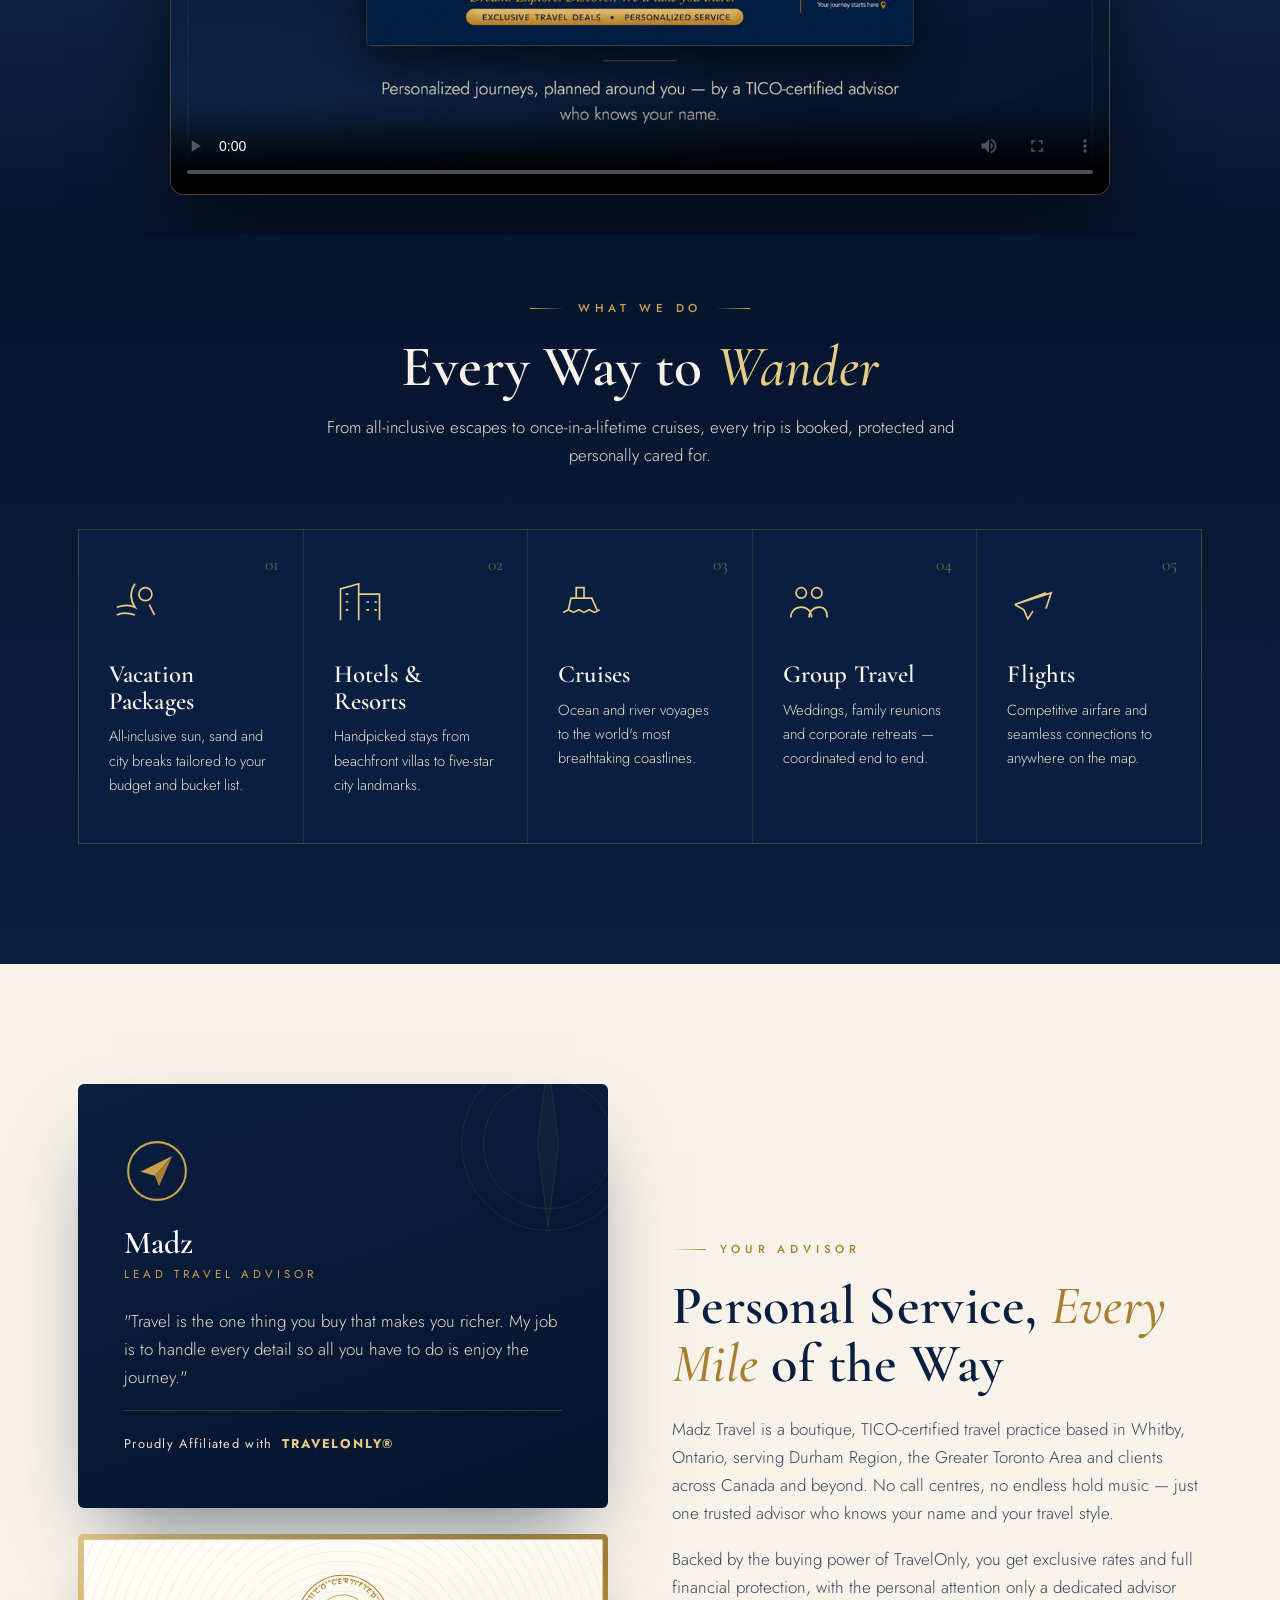
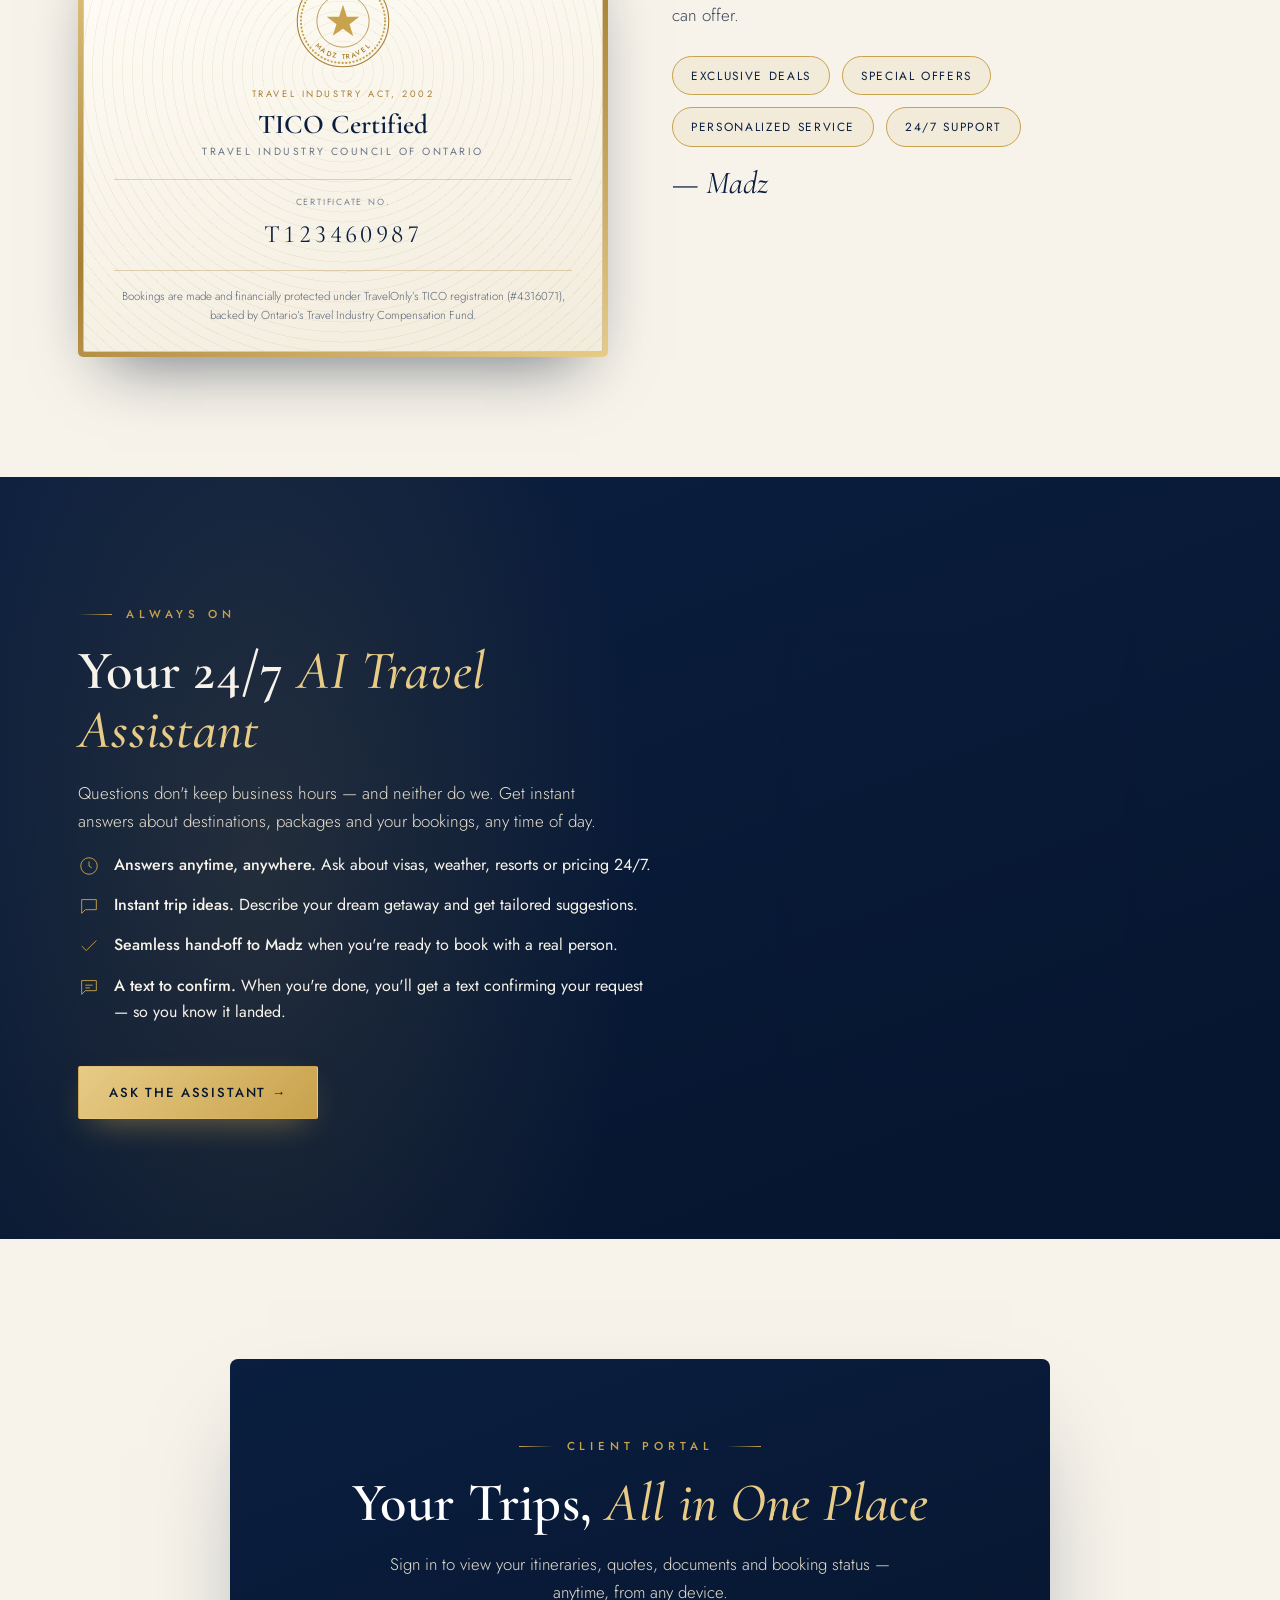
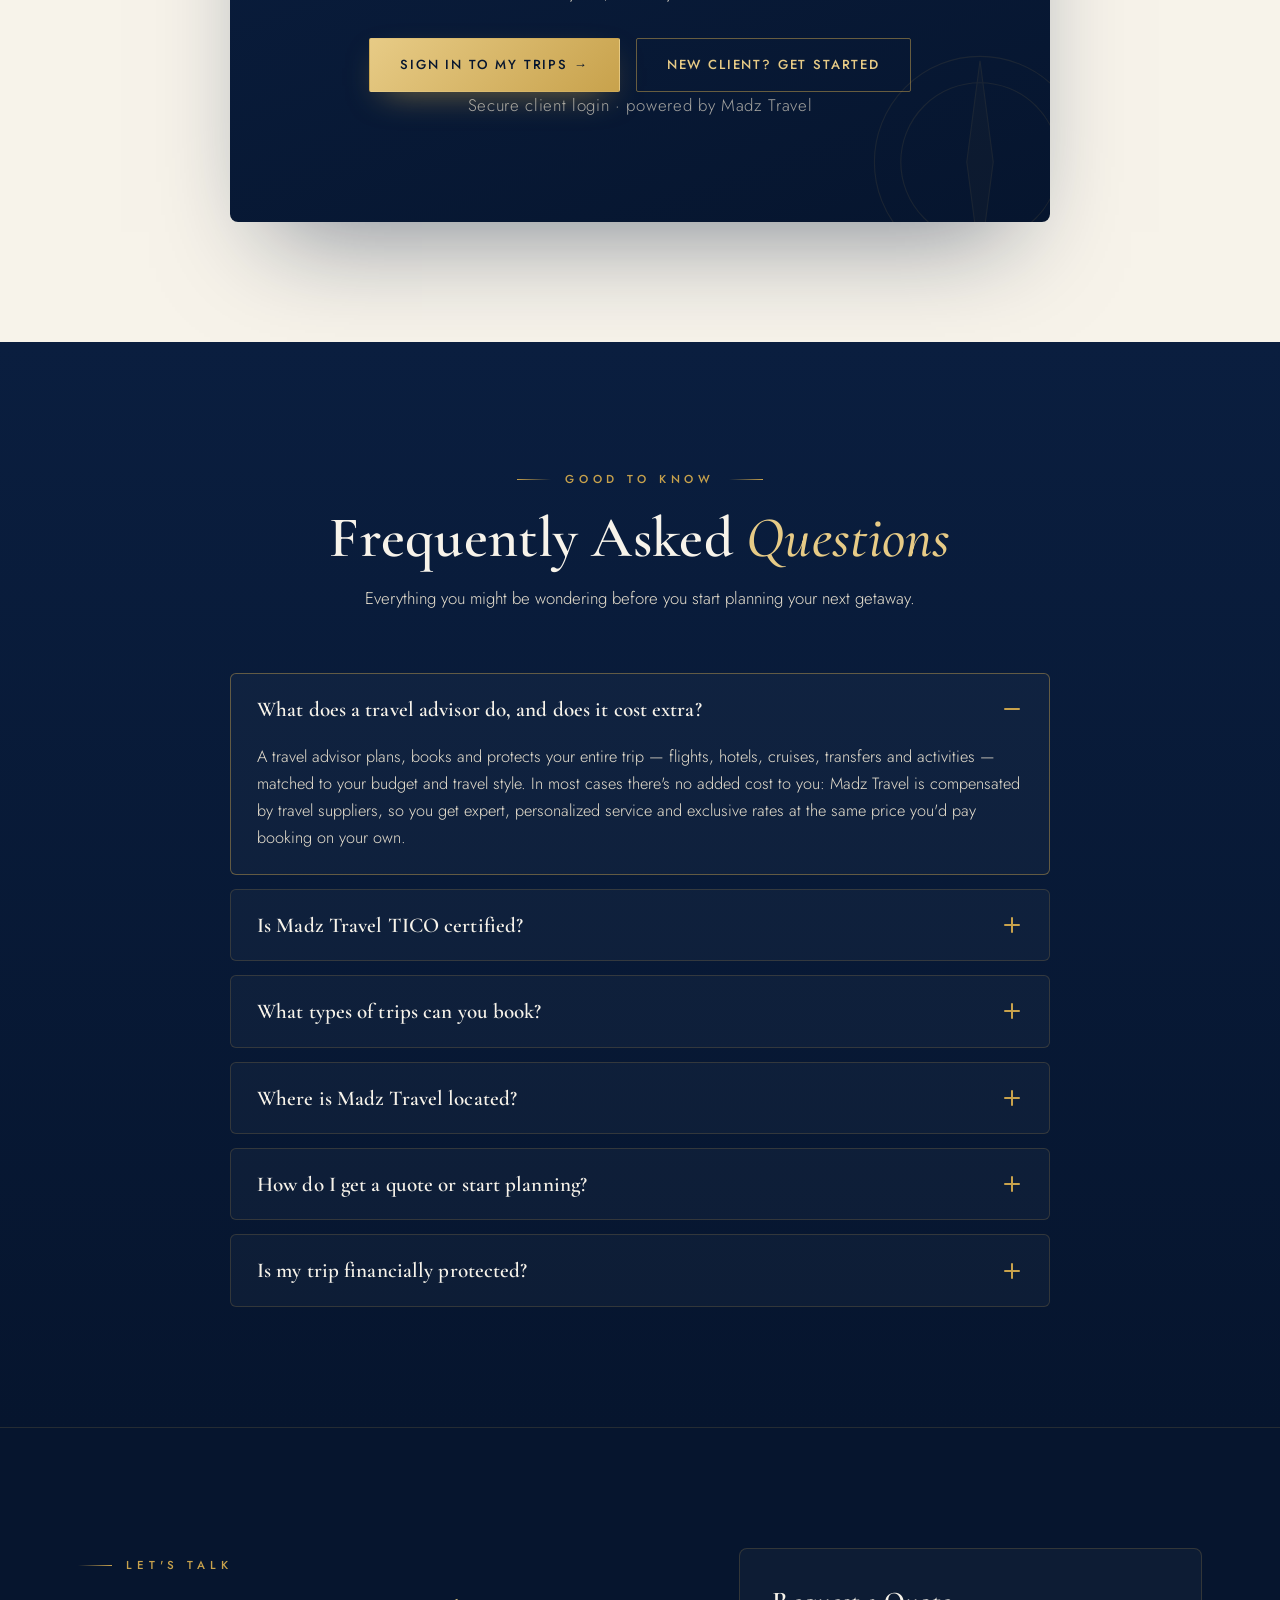
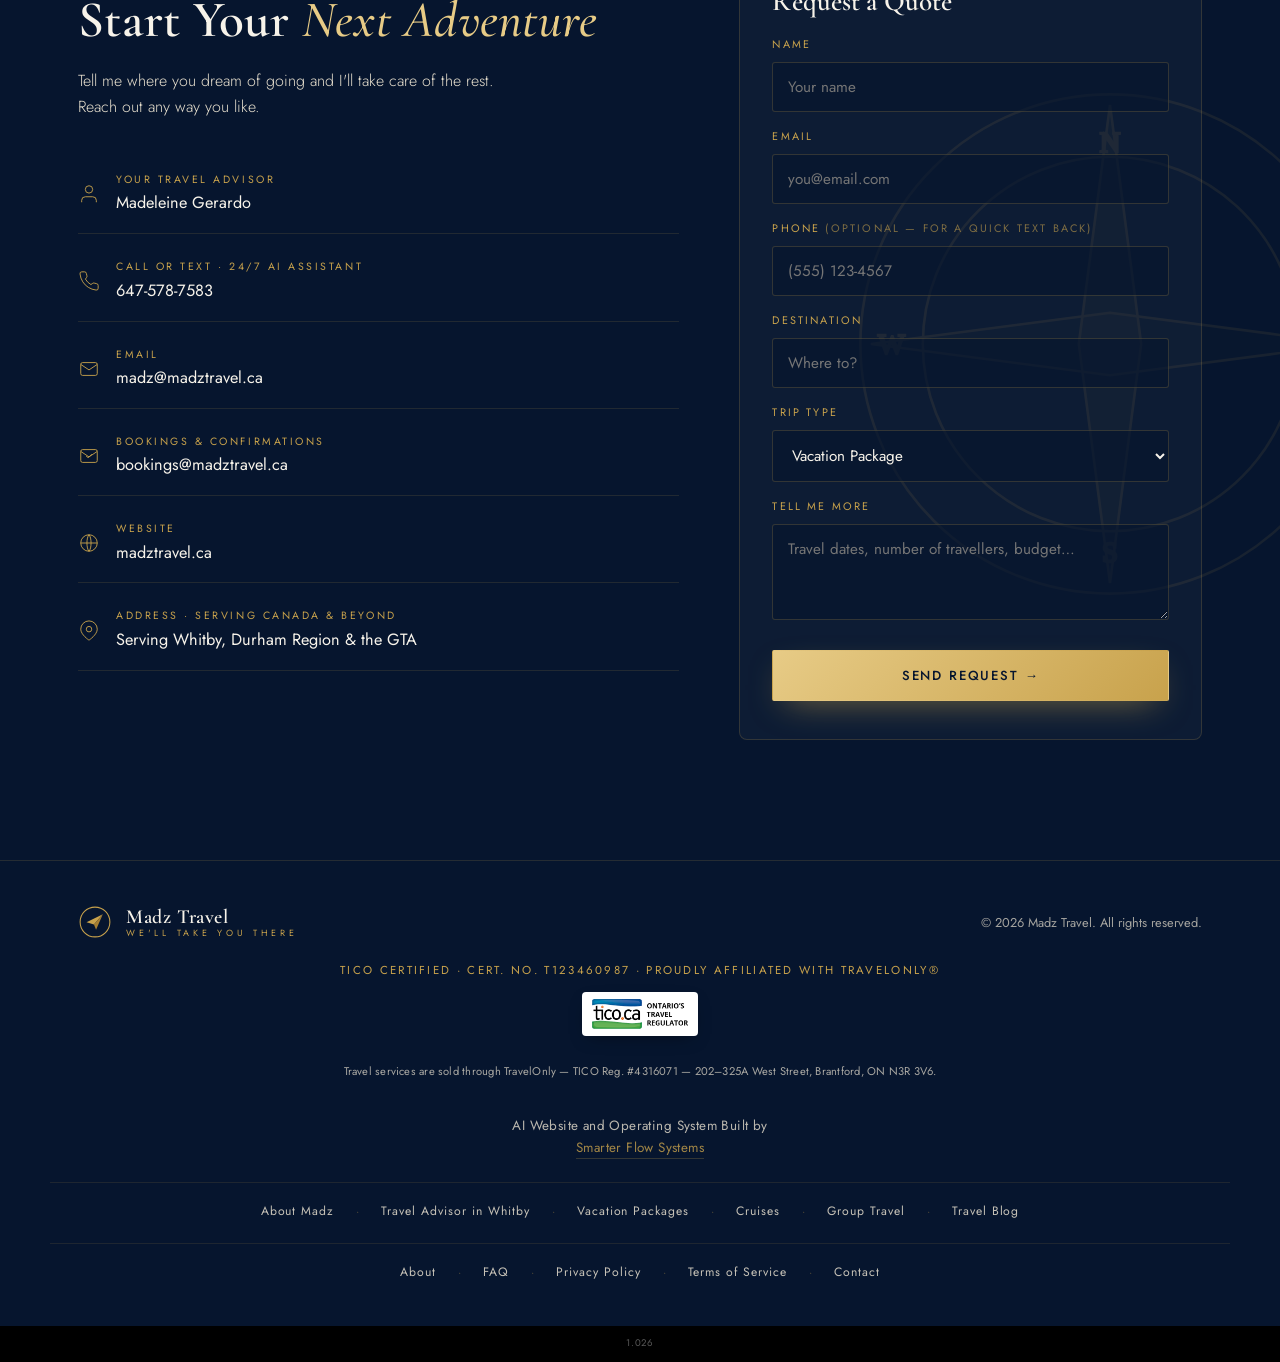
==== commit 6f71da21: "Walkthrough: drop the partnership line under the film The credit already lives in the footer, on its" ====
--- a/index.html
+++ b/index.html
@@ -223,7 +223,6 @@
   .filmsec{background:linear-gradient(180deg,var(--navy-deep),var(--navy-soft) 55%,var(--navy-deep));padding:60px 0 40px}
   .film{max-width:940px;margin:0 auto;border:1px solid rgba(200,162,76,.34);border-radius:14px;overflow:hidden;box-shadow:0 34px 90px rgba(0,0,0,.55);background:var(--navy-deep);line-height:0}
   .film video{display:block;width:100%;height:auto;aspect-ratio:16/9;background:var(--navy-deep);cursor:pointer}
-  .film-note{text-align:center;color:var(--cream-dim);font-weight:300;font-size:.95rem;margin-top:20px;line-height:1.7}
   /* Services sits directly under the film. Its own 120px of .pad top padding
      stacked on the film's bottom padding left a canyon between the two, so the
      seam between these particular sections is tightened — .pad itself is shared
@@ -652,7 +651,6 @@
         Your browser can&rsquo;t play this video. <a href="madz-travel-ai.mp4">Download it instead</a>.
       </video>
     </div>
-    <p class="film-note reveal">In partnership with Smarter Flow Systems</p>
   </div>
 </section>
 <!-- No click handler here on purpose. The browser ALREADY toggles play/pause when
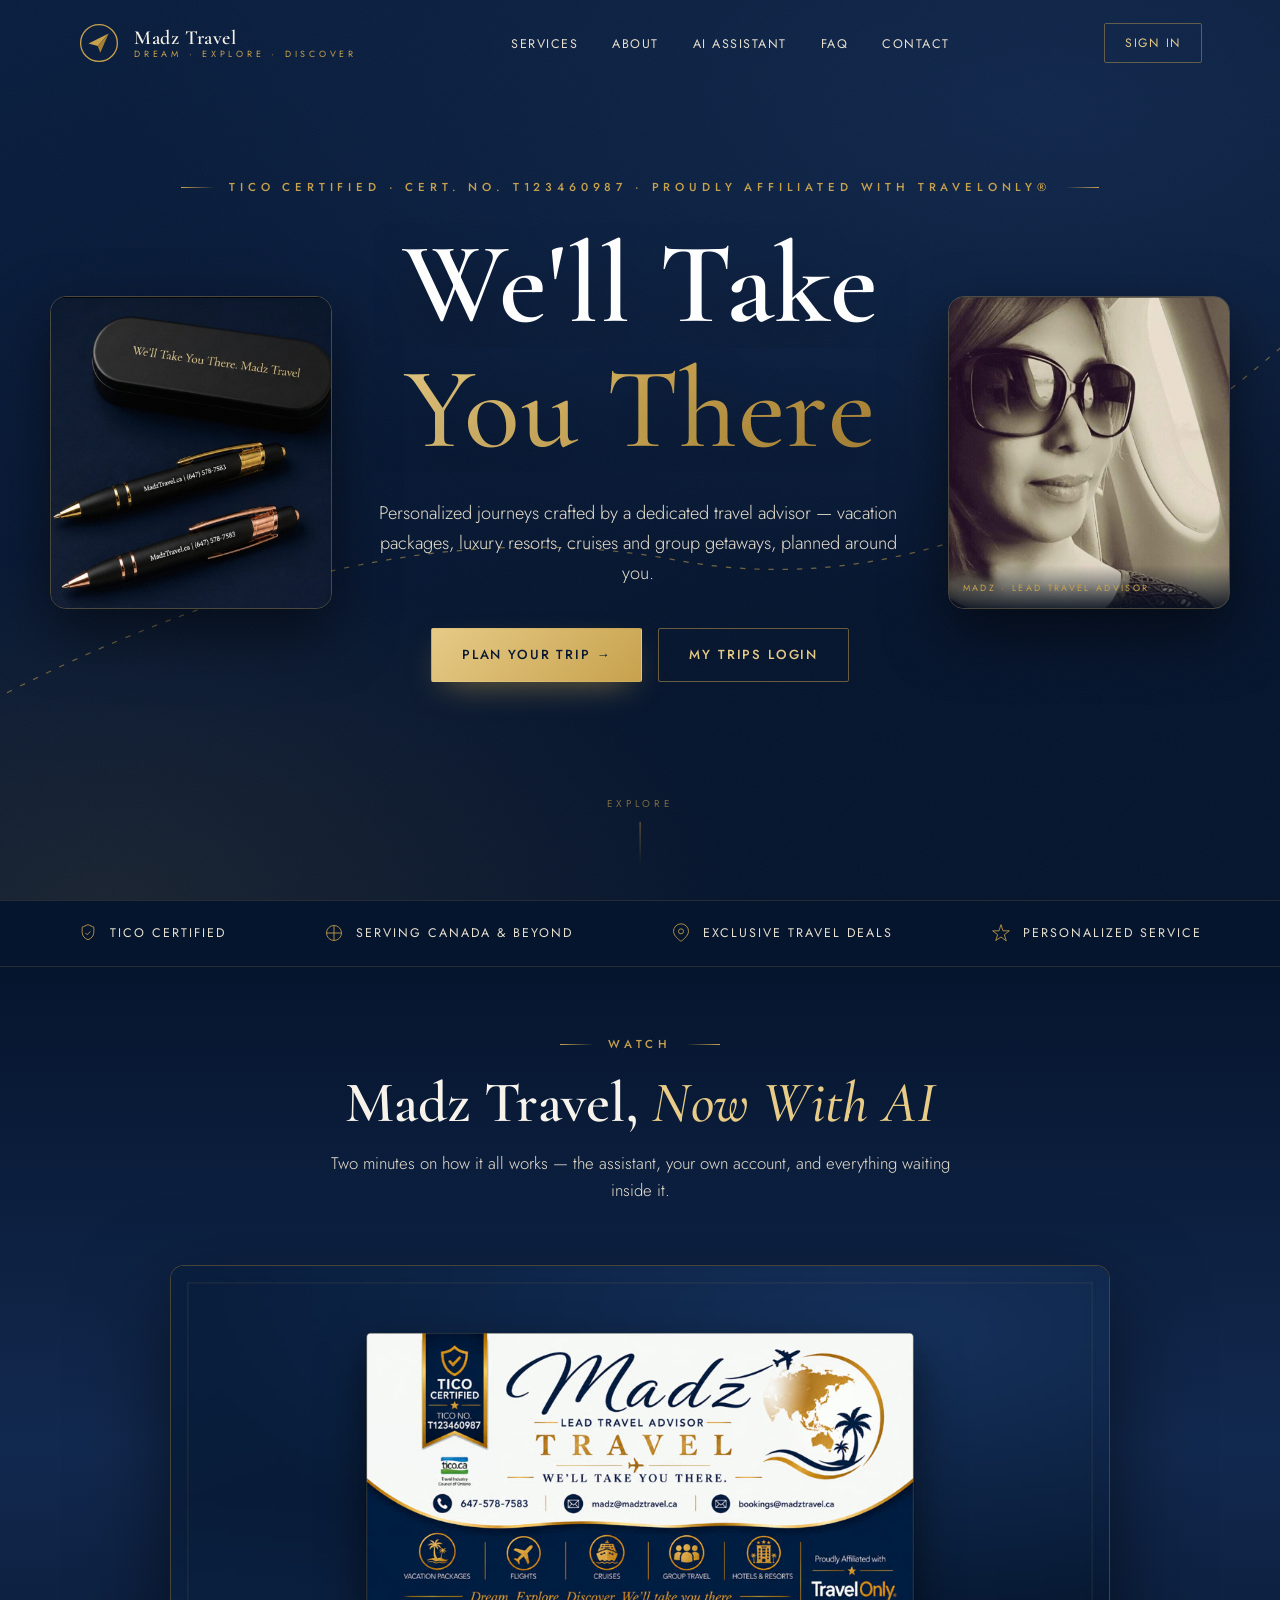
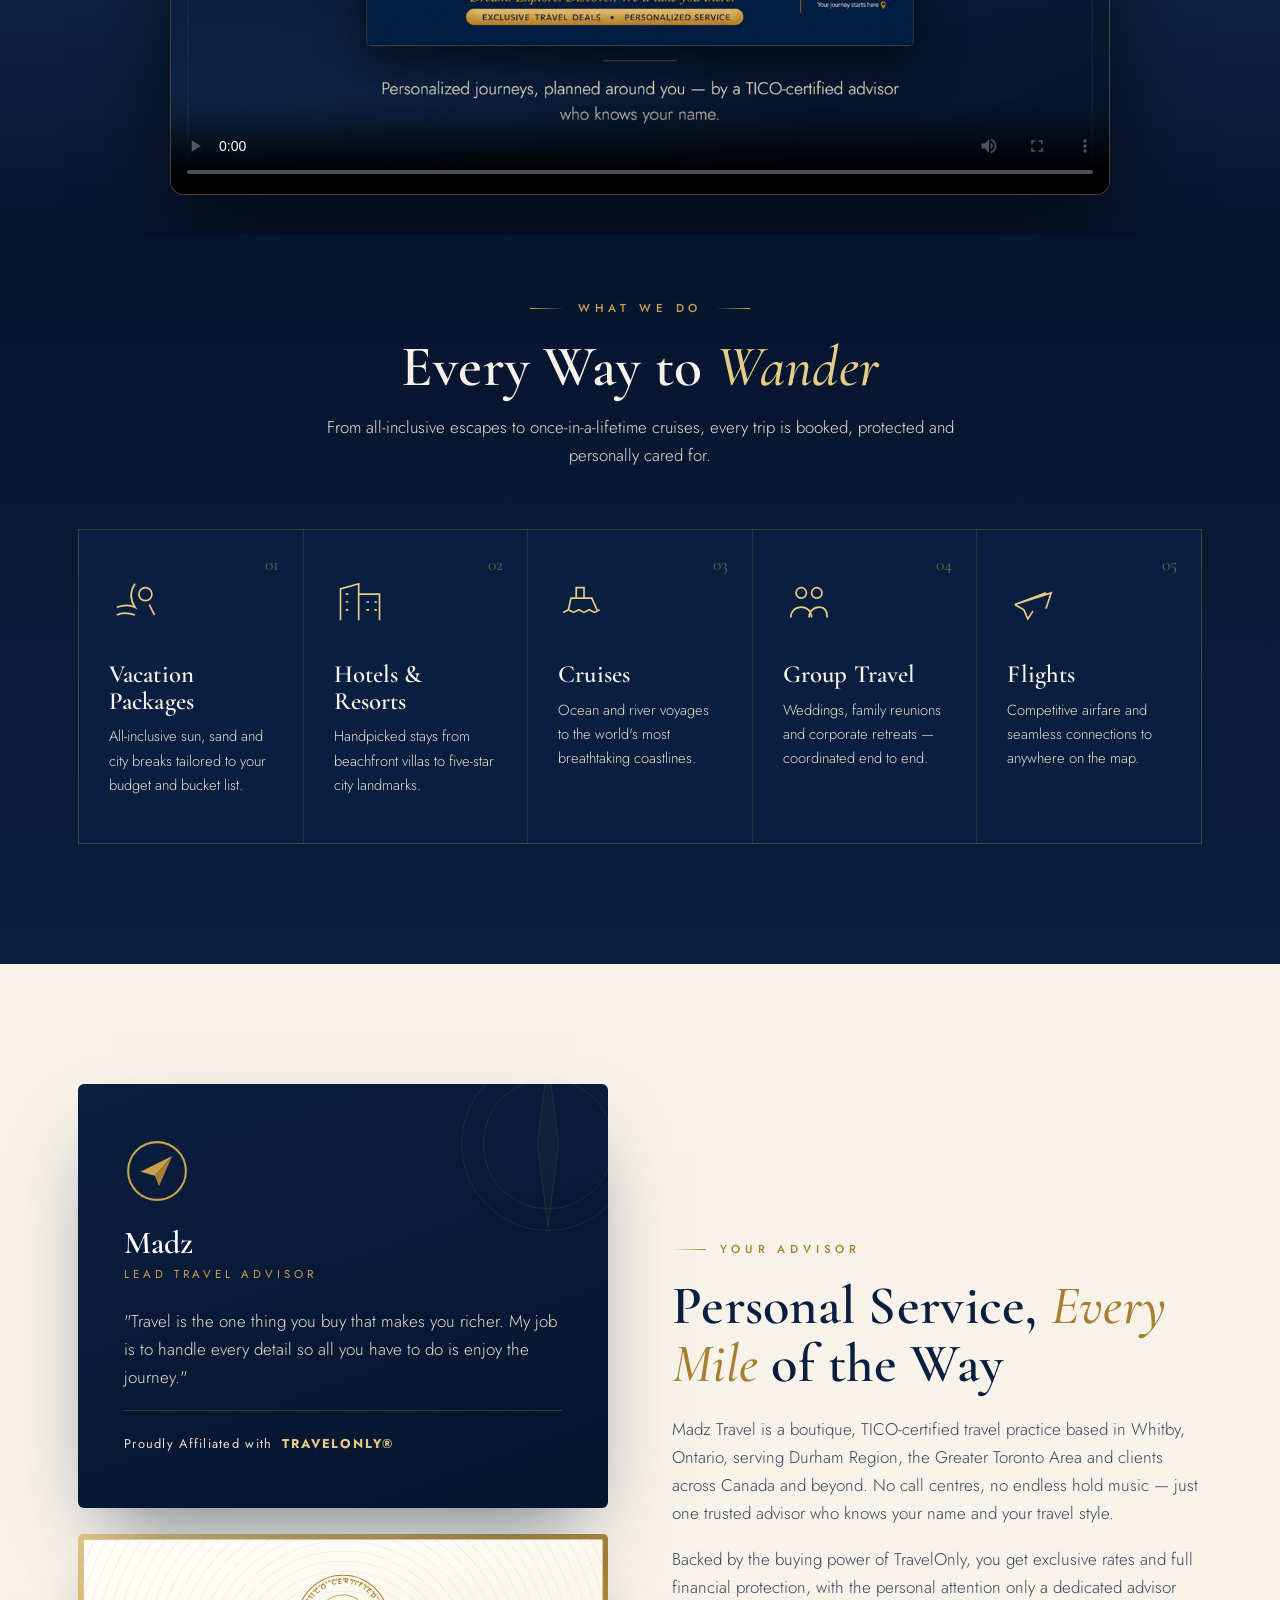
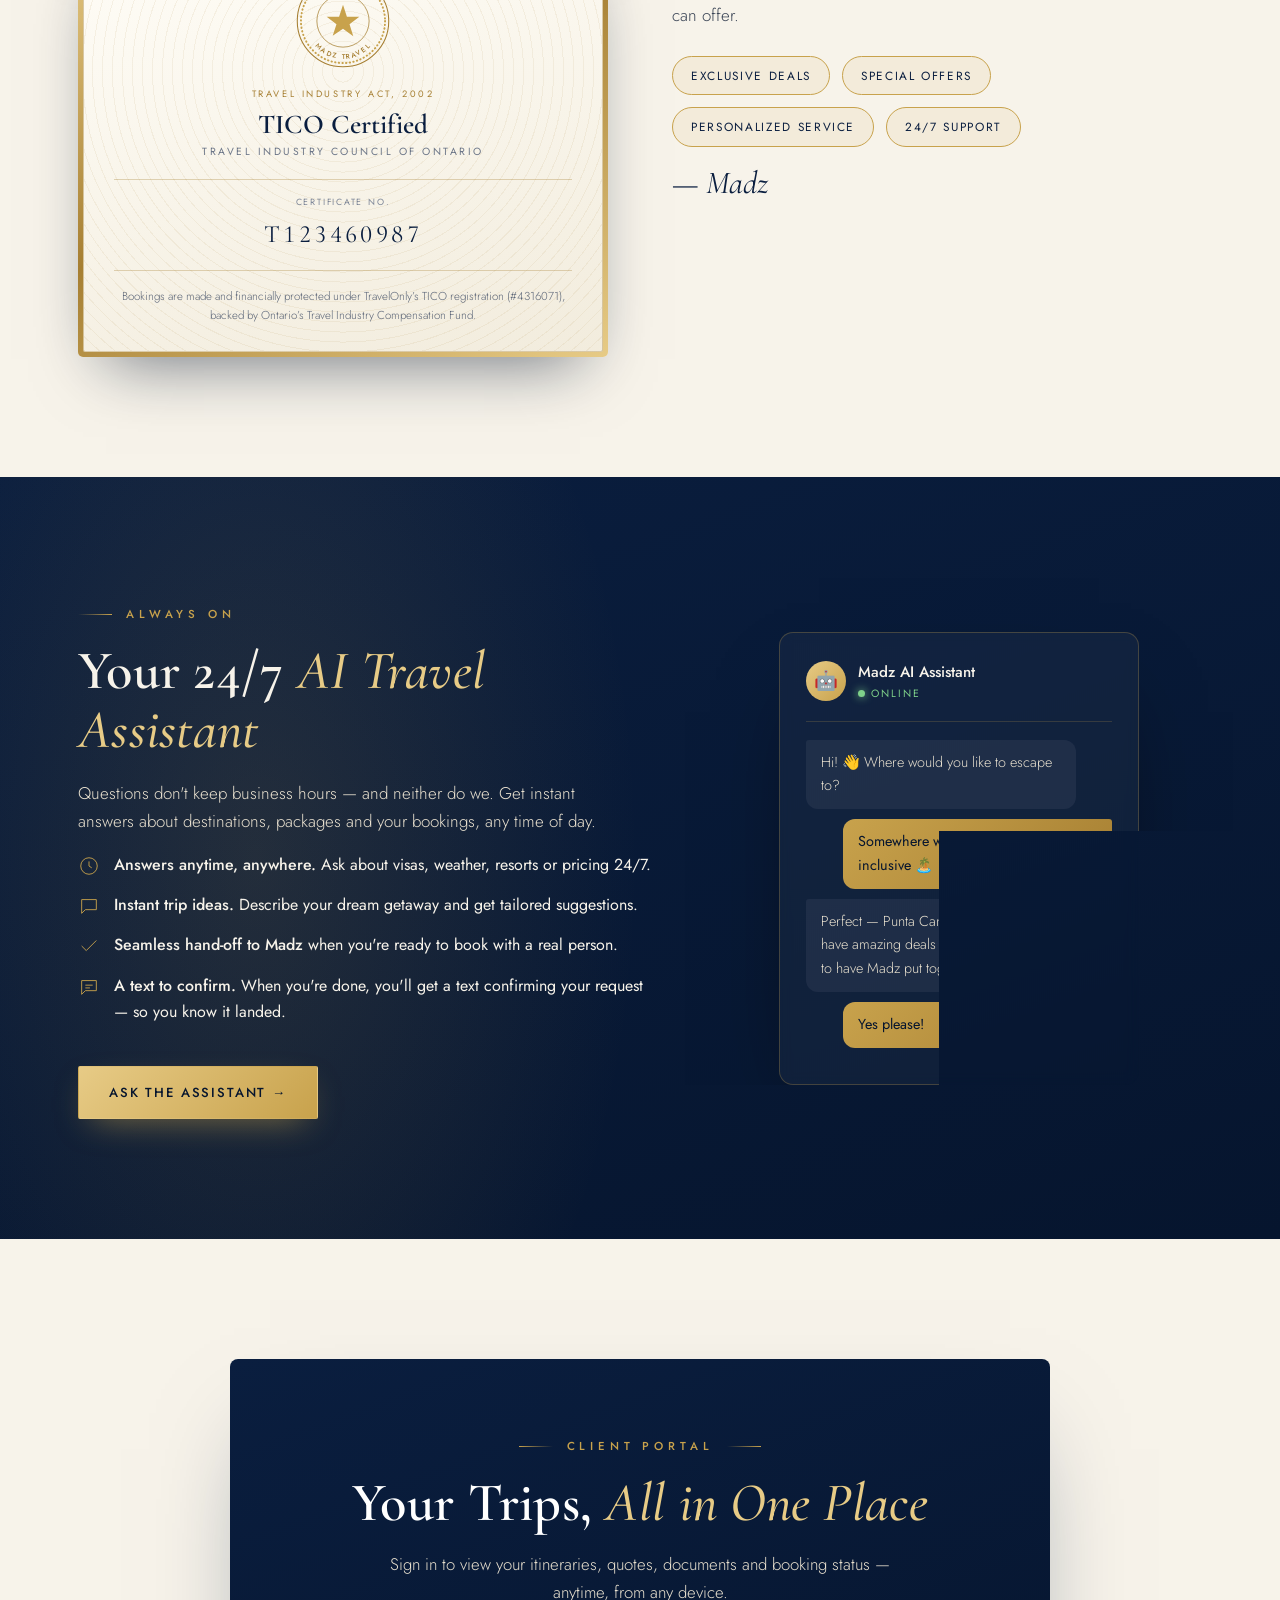
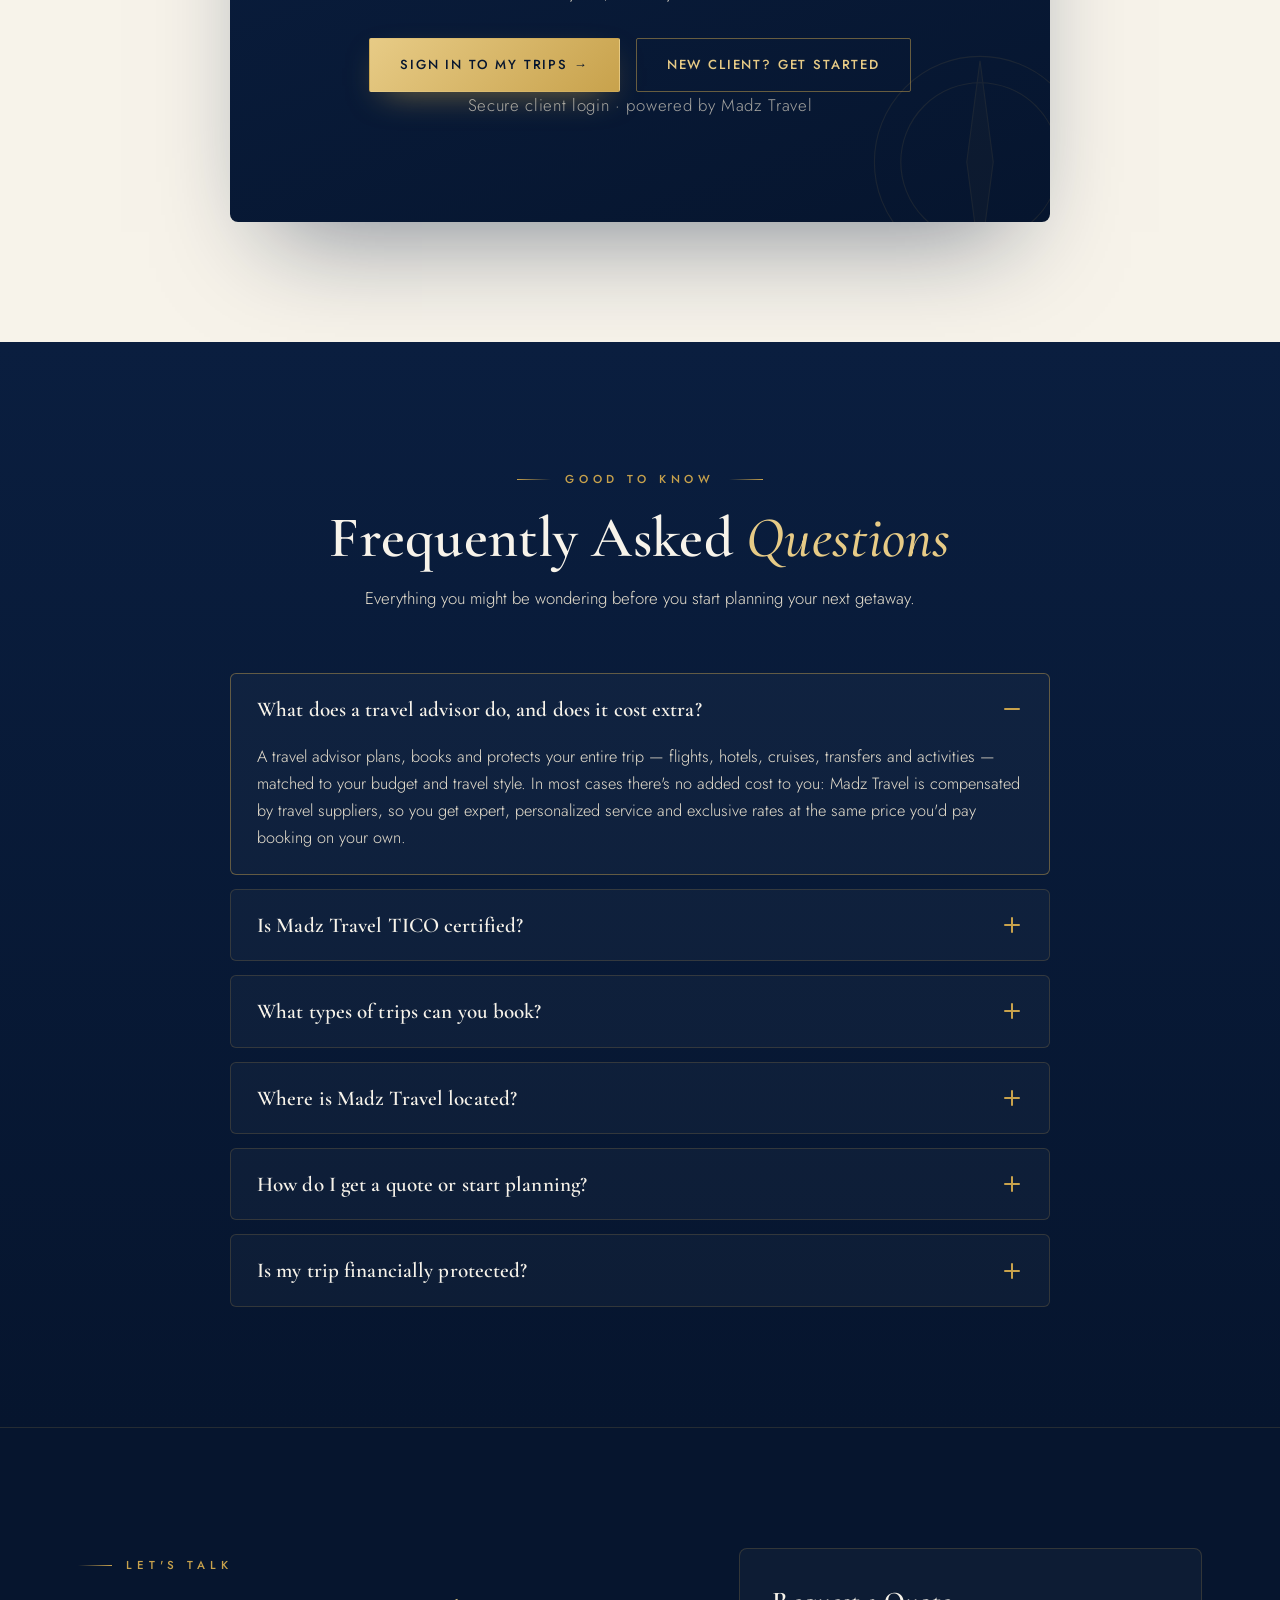
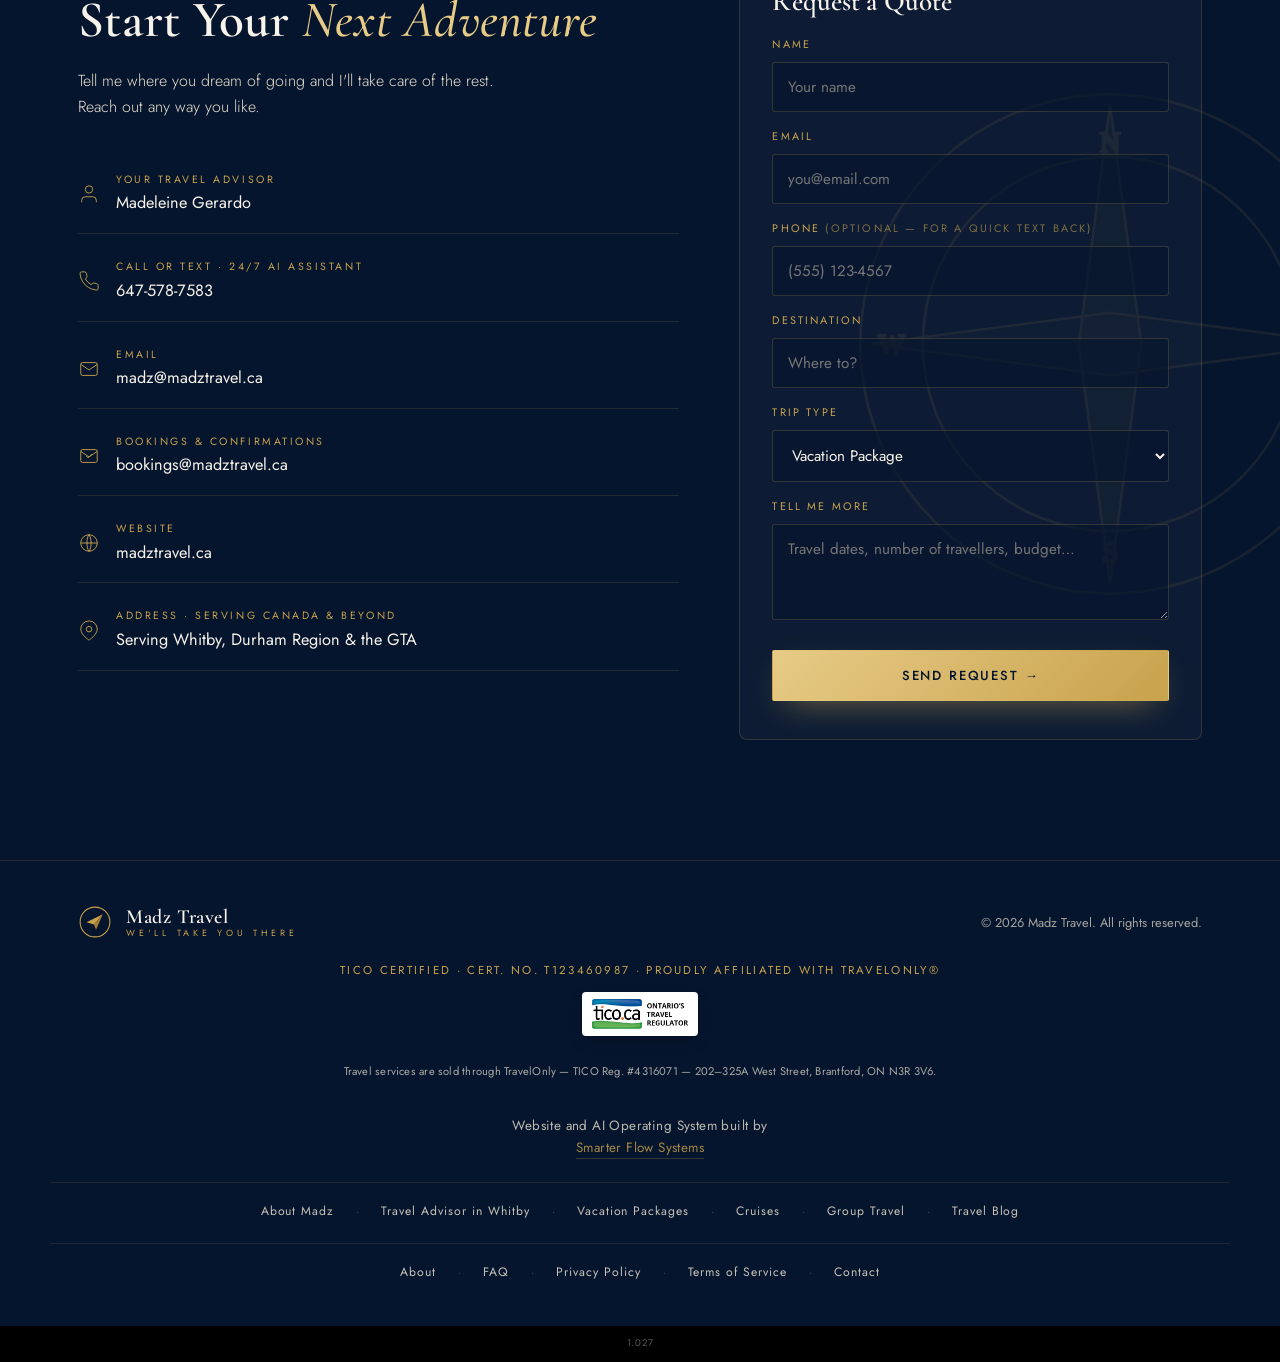
==== commit 4911c2c5: "Footer credit: "Website and AI Operating System built by" Shane's wording. The old line led with "AI" ====
--- a/index.html
+++ b/index.html
@@ -909,7 +909,7 @@
     <div class="tico"><a class="tico-mark" href="https://www.tico.ca/" target="_blank" rel="noopener noreferrer"><img src="/tico-logo.png" width="362" height="112" alt="TICO — Ontario's travel regulator" loading="lazy"></a>TICO Certified · Cert. No. T123460987 · Proudly Affiliated with TravelOnly®</div>
     <div class="tico-reg">Travel services are sold through TravelOnly &mdash; TICO Reg. #4316071 &mdash; 202&ndash;325A West Street, Brantford, ON N3R 3V6.</div>
     <p>© <span id="yr"></span> Madz Travel. All rights reserved.</p>
-    <div class="built-by">AI Website and Operating System Built by<br><a href="https://smarterflow.ca/?ref=madztravel" target="_blank" rel="noopener">Smarter Flow Systems</a></div>
+    <div class="built-by">Website and AI Operating System built by<br><a href="https://smarterflow.ca/?ref=madztravel" target="_blank" rel="noopener">Smarter Flow Systems</a></div>
   </div>
   <div class="foot-legal">
     <a href="/about.html">About Madz</a><span class="sep">·</span>
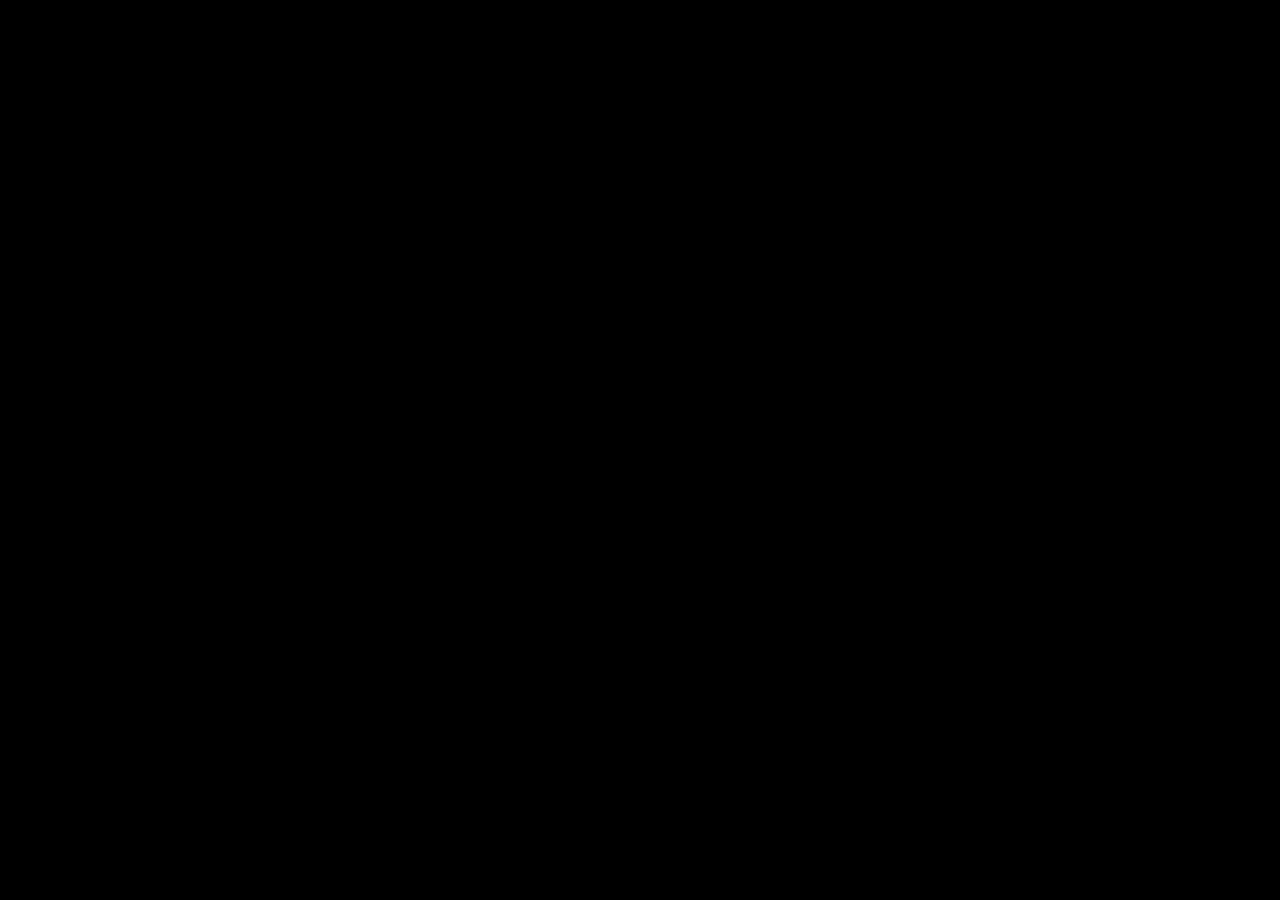
==== commit fefd65d7: "SITE HOLD — brand registration pending (blank black page) Every public page serves the hold page; ro" ====
--- a/index.html
+++ b/index.html
@@ -1,1028 +1,15 @@
-<!DOCTYPE html>
+<!doctype html>
+<!-- SITE-HOLD-ACTIVE — blank variant, used when site-switch.sh is run with --black.
+     Do not edit by hand; it is placed and removed by scripts/site-switch.sh. -->
 <html lang="en">
 <head>
-<meta charset="UTF-8" />
-<meta name="viewport" content="width=device-width, initial-scale=1.0" />
-<title>Madz Travel — Dream · Explore · Discover</title>
-<meta name="description" content="Madz Travel — TICO-certified luxury travel advisor in Whitby, Ontario and the GTA. Vacation packages, hotels & resorts, cruises, group travel and flights." />
-
-<!-- Canonical (both apex + www serve the site, so canonicalize to apex to avoid duplicate content) -->
-<link rel="canonical" href="https://madztravel.ca/" />
-
-<!-- Sitemap reference -->
-<link rel="sitemap" type="application/xml" title="Sitemap" href="/sitemap.xml" />
-
-<!-- Open Graph (Facebook, LinkedIn, iMessage, etc.) -->
-<meta property="og:type" content="website" />
-<meta property="og:site_name" content="Madz Travel" />
-<meta property="og:url" content="https://madztravel.ca/" />
-<meta property="og:title" content="Madz Travel — Dream · Explore · Discover" />
-<meta property="og:description" content="TICO-certified luxury travel advisor in Whitby, Ontario and the GTA. Vacation packages, hotels & resorts, cruises, group travel and flights. We'll take you there." />
-<meta property="og:image" content="https://madztravel.ca/og-image.png" />
-<meta property="og:image:width" content="1200" />
-<meta property="og:image:height" content="630" />
-<meta property="og:image:alt" content="Madz Travel — We'll Take You There" />
-<meta property="og:locale" content="en_CA" />
-
-<!-- Twitter Card -->
-<meta name="twitter:card" content="summary_large_image" />
-<meta name="twitter:title" content="Madz Travel — Dream · Explore · Discover" />
-<meta name="twitter:description" content="TICO-certified luxury travel advisor in Whitby, Ontario and the GTA. Vacation packages, hotels & resorts, cruises, group travel and flights." />
-<meta name="twitter:image" content="https://madztravel.ca/og-image.png" />
-
-<meta name="theme-color" content="#0A1E3F" />
-<meta name="author" content="Madz Travel" />
-<link rel="icon" type="image/png" href="/logo.png" />
-<link rel="apple-touch-icon" href="/logo.png" />
-
-<!-- ============================================================
-     MADZ TRAVEL  —  single-file website for GoDaddy (madztravel.ca)
-     Just upload this file as index.html.
-     To change the client login link, edit MY_TRIPS_URL below (one place).
-     ============================================================ -->
-
-<link rel="preconnect" href="https://fonts.googleapis.com">
-<link rel="preconnect" href="https://fonts.gstatic.com" crossorigin>
-<link href="https://fonts.googleapis.com/css2?family=Cormorant+Garamond:ital,wght@0,400;0,500;0,600;0,700;1,400;1,500&family=Jost:wght@300;400;500;600&display=swap" rel="stylesheet">
-
+<meta charset="utf-8">
+<meta name="viewport" content="width=device-width, initial-scale=1">
+<meta name="robots" content="noindex, nofollow">
+<title>&nbsp;</title>
 <style>
-  :root{
-    --navy:#0A1E3F;
-    --navy-deep:#06152E;
-    --navy-soft:#12294f;
-    --gold:#C8A24C;
-    --gold-light:#E7CB86;
-    --gold-deep:#A67F32;
-    --cream:#F7F3EA;
-    --cream-dim:#E8E0CF;
-    --ink:#0C1424;
-    --white:#ffffff;
-    --maxw:1180px;
-    --ease:cubic-bezier(.22,.61,.36,1);
-  }
-
-  *{margin:0;padding:0;box-sizing:border-box}
-  html{scroll-behavior:smooth}
-  body{
-    font-family:'Jost',sans-serif;
-    background:var(--navy-deep);
-    color:var(--cream);
-    line-height:1.65;
-    overflow-x:hidden;
-    -webkit-font-smoothing:antialiased;
-  }
-  h1,h2,h3,h4{font-family:'Cormorant Garamond',serif;font-weight:600;line-height:1.08;letter-spacing:.005em}
-  a{color:inherit;text-decoration:none}
-  img{max-width:100%;display:block}
-  ::selection{background:var(--gold);color:var(--navy-deep)}
-
-  /* grain overlay */
-  body::after{
-    content:"";position:fixed;inset:0;pointer-events:none;z-index:9999;opacity:.035;
-    background-image:url("data:image/svg+xml,%3Csvg xmlns='http://www.w3.org/2000/svg' width='140' height='140'%3E%3Cfilter id='n'%3E%3CfeTurbulence type='fractalNoise' baseFrequency='.85' numOctaves='3'/%3E%3C/filter%3E%3Crect width='100%25' height='100%25' filter='url(%23n)'/%3E%3C/svg%3E");
-  }
-
-  .wrap{max-width:var(--maxw);margin:0 auto;padding:0 28px}
-
-  .eyebrow{
-    font-family:'Jost',sans-serif;font-weight:500;font-size:.72rem;
-    letter-spacing:.42em;text-transform:uppercase;color:var(--gold);
-    display:inline-flex;align-items:center;gap:14px;
-  }
-  .eyebrow::before,.eyebrow.center::after{content:"";width:34px;height:1px;background:linear-gradient(90deg,transparent,var(--gold))}
-  .eyebrow.center::before{background:linear-gradient(90deg,var(--gold),transparent)}
-  /* The hero eyebrow now carries the certificate number, which is long. At .42em tracking
-     it wrapped to three ragged lines on a phone, so tighten the tracking and centre the
-     wrap there — the line still reads as one credential rather than three fragments. */
-  @media(max-width:620px){
-    .hero .eyebrow.center{letter-spacing:.2em;text-align:center;line-height:1.9}
-    .hero .eyebrow.center::before,.hero .eyebrow.center::after{width:18px}
-  }
-
-  .btn{
-    display:inline-flex;align-items:center;gap:10px;
-    font-family:'Jost',sans-serif;font-weight:500;font-size:.82rem;letter-spacing:.14em;text-transform:uppercase;
-    padding:15px 30px;border-radius:2px;cursor:pointer;border:1px solid transparent;
-    transition:all .4s var(--ease);white-space:nowrap;
-  }
-  .btn-gold{background:linear-gradient(135deg,var(--gold-light),var(--gold));color:var(--navy-deep);box-shadow:0 12px 34px -14px rgba(200,162,76,.7)}
-  .btn-gold:hover{transform:translateY(-3px);box-shadow:0 20px 44px -14px rgba(200,162,76,.9)}
-  .btn-ghost{border-color:rgba(200,162,76,.5);color:var(--gold-light)}
-  .btn-ghost:hover{background:rgba(200,162,76,.12);border-color:var(--gold)}
-
-  /* ---------- NAV ---------- */
-  header.nav{
-    position:fixed;top:0;left:0;right:0;z-index:100;
-    padding:22px 0;transition:all .45s var(--ease);
-    background:transparent;
-  }
-  header.nav.scrolled{
-    padding:12px 0;background:rgba(6,21,46,.82);backdrop-filter:blur(14px);
-    border-bottom:1px solid rgba(200,162,76,.18);
-  }
-  .nav-inner{display:flex;align-items:center;justify-content:space-between;gap:24px}
-  .brand{display:flex;align-items:center;gap:14px}
-  .brand .logo{width:42px;height:42px;flex:none}
-  .brand .txt{display:flex;flex-direction:column;line-height:1.05}
-  .brand .txt b{font-family:'Cormorant Garamond',serif;font-weight:600;font-size:1.25rem;color:var(--cream);letter-spacing:.03em}
-  .brand .txt span{font-size:.56rem;letter-spacing:.42em;text-transform:uppercase;color:var(--gold)}
-  nav ul{display:flex;align-items:center;gap:34px;list-style:none}
-  nav ul a{font-size:.78rem;letter-spacing:.12em;text-transform:uppercase;color:var(--cream-dim);position:relative;padding:4px 0;transition:color .3s}
-  nav ul a::after{content:"";position:absolute;left:0;bottom:-2px;width:0;height:1px;background:var(--gold);transition:width .35s var(--ease)}
-  nav ul a:hover{color:var(--gold-light)}
-  nav ul a:hover::after{width:100%}
-  .nav-cta{display:flex;align-items:center;gap:16px}
-  .nav-login{font-size:.76rem;letter-spacing:.14em;text-transform:uppercase;color:var(--gold-light);border:1px solid rgba(200,162,76,.45);padding:9px 20px;border-radius:2px;transition:all .35s}
-  .nav-login:hover{background:var(--gold);color:var(--navy-deep)}
-  .burger{display:none;flex-direction:column;gap:5px;cursor:pointer;padding:6px}
-  .burger span{width:26px;height:2px;background:var(--gold-light);transition:.3s}
-
-  /* ---------- HERO ---------- */
-  .hero{position:relative;min-height:100vh;display:flex;align-items:center;overflow:hidden;
-    background:
-      radial-gradient(120% 90% at 82% 12%,rgba(18,41,79,.9),transparent 60%),
-      radial-gradient(90% 70% at 8% 100%,rgba(200,162,76,.10),transparent 55%),
-      linear-gradient(160deg,var(--navy) 0%,var(--navy-deep) 70%);
-  }
-  .hero .globe-lines{position:absolute;inset:0;opacity:.14;pointer-events:none}
-  .compass{position:absolute;top:14%;right:6%;width:min(38vw,440px);opacity:.16;animation:spin 90s linear infinite}
-  @keyframes spin{to{transform:rotate(360deg)}}
-  .flightpath{position:absolute;top:0;left:0;width:100%;height:100%;pointer-events:none;opacity:.55}
-  .flightpath path{stroke-dasharray:6 10;animation:dash 40s linear infinite}
-  @keyframes dash{to{stroke-dashoffset:-800}}
-
-  /* The hero is 100vh with its content vertically CENTRED, so the padding here is a
-     bias, not a gap: whatever you add to the top gets split with the bottom. Top-heavy
-     padding (150/90) parked the eyebrow ~164px below the fixed header on a laptop and
-     wasted the first screenful. Flipping the bias lifts the whole block ~50px while
-     still leaving clearance under the 86px header on short screens, where the content
-     overflows and this top value IS the gap. */
-  .hero-inner{position:relative;z-index:3;padding:110px 0 150px}
-  /* Hero: pen set (left) · headline (centre) · Madz (right). The compass that used to
-     sit here moved down to the contact section — it was designed as a backdrop and was
-     competing with the photos. */
-  .hero-grid{display:grid;grid-template-columns:minmax(0,.82fr) minmax(0,1.55fr) minmax(0,.82fr);
-    gap:clamp(20px,3.2vw,52px);align-items:center}
-  /* Centre the middle column between the two photos. The headline already read as
-     centred while the paragraph and buttons were left-aligned inside the column,
-     which is what made it look off — and centring the buttons also puts them on the
-     same axis as the EXPLORE scroll cue below, which is centred to the page. */
-  .hero-copy{min-width:0;text-align:center}
-  .hero p.lede{margin-left:auto;margin-right:auto}
-  .hero .cta-row{justify-content:center}
-  .hero-inner > .eyebrow{display:flex;justify-content:center}
-  /* Sized against viewport HEIGHT, not width: the hero is 100vh, so on a short laptop
-     screen the photos shrink instead of colliding with the fixed chat widget in the
-     bottom-right corner. */
-  .hero-shot{position:relative;border-radius:16px;overflow:hidden;
-    border:1px solid rgba(200,162,76,.34);box-shadow:0 24px 60px rgba(0,0,0,.55);
-    opacity:0;animation:rise 1.1s var(--ease) .55s forwards}
-  /* Both cards are the same 9:10 shape and the same max-width, so they read as a
-     matched pair either side of the headline. */
-  .hero-shot.pens{max-width:min(100%,40vh);justify-self:end}
-  .hero-shot.portrait{max-width:min(100%,40vh);justify-self:start}
-  .hero-shot img{display:block;width:100%;height:auto}
-  .hero-shot .cap{position:absolute;left:0;right:0;bottom:0;padding:16px 14px 12px;
-    font-size:.56rem;letter-spacing:.26em;text-transform:uppercase;color:var(--gold);
-    background:linear-gradient(transparent,rgba(3,12,28,.88))}
-  .hero .eyebrow{margin-bottom:26px;opacity:0;animation:rise .9s var(--ease) .1s forwards}
-  .hero h1{
-    font-size:clamp(3.1rem,9vw,7.4rem);color:var(--white);margin-bottom:10px;
-    text-shadow:0 20px 60px rgba(0,0,0,.4);
-  }
-  .hero h1 .line{display:block;overflow:hidden}
-  .hero h1 .line i{display:block;font-style:normal;opacity:0;transform:translateY(105%);animation:rise 1s var(--ease) forwards}
-  .hero h1 .gold{color:transparent;background:linear-gradient(120deg,var(--gold-light),var(--gold) 55%,var(--gold-deep));-webkit-background-clip:text;background-clip:text;font-style:italic;font-weight:500}
-  .hero p.lede{max-width:530px;font-size:1.14rem;color:var(--cream-dim);font-weight:300;margin:26px 0 40px;opacity:0;animation:rise 1s var(--ease) .8s forwards}
-  .hero .cta-row{display:flex;gap:16px;flex-wrap:wrap;opacity:0;animation:rise 1s var(--ease) 1s forwards}
-  @keyframes rise{to{opacity:1;transform:translateY(0)}}
-
-  .hero .scroll-cue{position:absolute;bottom:34px;left:50%;transform:translateX(-50%);z-index:4;display:flex;flex-direction:column;align-items:center;gap:10px;opacity:.6}
-  .hero .scroll-cue span{font-size:.62rem;letter-spacing:.4em;text-transform:uppercase;color:var(--gold)}
-  .hero .scroll-cue i{width:1px;height:44px;background:linear-gradient(var(--gold),transparent);animation:cue 2s ease-in-out infinite}
-  @keyframes cue{0%,100%{transform:scaleY(.4);opacity:.3;transform-origin:top}50%{transform:scaleY(1);opacity:1;transform-origin:top}}
-
-  .trustbar{position:relative;z-index:3;border-top:1px solid rgba(200,162,76,.16);border-bottom:1px solid rgba(200,162,76,.16);background:rgba(6,21,46,.4)}
-  .trustbar .wrap{display:flex;flex-wrap:wrap;justify-content:space-between;gap:22px;padding-top:22px;padding-bottom:22px}
-  .trustbar div{display:flex;align-items:center;gap:12px;font-size:.78rem;letter-spacing:.16em;text-transform:uppercase;color:var(--cream-dim)}
-  .trustbar svg{width:20px;height:20px;stroke:var(--gold);fill:none;flex:none}
-
-  /* ---------- SECTION HEADERS ---------- */
-  section{position:relative}
-  .sec-head{text-align:center;max-width:640px;margin:0 auto 60px}
-  .sec-head h2{font-size:clamp(2.3rem,5vw,3.6rem);color:var(--cream);margin:18px 0 16px}
-  .sec-head h2 em{font-style:italic;color:var(--gold-light);font-weight:500}
-  .sec-head p{color:var(--cream-dim);font-weight:300;font-size:1.05rem}
-
-  .pad{padding:120px 0}
-
-  /* ---------- WALKTHROUGH FILM ---------- */
-  /* Sits directly above Services. The video is ~14MB, so preload is "none" and the
-     poster carries the section until someone actually presses play — nothing is
-     downloaded on page load. */
-  .filmsec{background:linear-gradient(180deg,var(--navy-deep),var(--navy-soft) 55%,var(--navy-deep));padding:60px 0 40px}
-  .film{max-width:940px;margin:0 auto;border:1px solid rgba(200,162,76,.34);border-radius:14px;overflow:hidden;box-shadow:0 34px 90px rgba(0,0,0,.55);background:var(--navy-deep);line-height:0}
-  .film video{display:block;width:100%;height:auto;aspect-ratio:16/9;background:var(--navy-deep);cursor:pointer}
-  /* Services sits directly under the film. Its own 120px of .pad top padding
-     stacked on the film's bottom padding left a canyon between the two, so the
-     seam between these particular sections is tightened — .pad itself is shared
-     by every other section and is left alone. */
-  .filmsec + .services{padding-top:56px}
-  @media(max-width:640px){ .filmsec{padding:44px 0 26px} .filmsec + .services{padding-top:44px} }
-
-  /* ---------- SERVICES ---------- */
-  .services{background:linear-gradient(180deg,var(--navy-deep),var(--navy))}
-  .svc-grid{display:grid;grid-template-columns:repeat(auto-fit,minmax(200px,1fr));gap:1px;background:rgba(200,162,76,.16);border:1px solid rgba(200,162,76,.16)}
-  .svc{background:var(--navy);padding:46px 30px;transition:all .5s var(--ease);position:relative;overflow:hidden}
-  .svc::before{content:"";position:absolute;inset:0;background:linear-gradient(160deg,rgba(200,162,76,.14),transparent 60%);opacity:0;transition:opacity .5s}
-  .svc:hover{background:var(--navy-soft);transform:translateY(-4px)}
-  .svc:hover::before{opacity:1}
-  .svc .ic{width:52px;height:52px;margin-bottom:24px;stroke:var(--gold-light);fill:none;stroke-width:1.3}
-  .svc h3{font-size:1.55rem;color:var(--cream);margin-bottom:10px}
-  .svc p{font-size:.92rem;color:var(--cream-dim);font-weight:300}
-  .svc .num{position:absolute;top:20px;right:24px;font-family:'Cormorant Garamond',serif;font-size:1.1rem;color:var(--gold);opacity:.5}
-
-  /* ---------- ABOUT / ADVISOR ---------- */
-  .about{background:var(--cream);color:var(--ink)}
-  .about-grid{display:grid;grid-template-columns:1fr 1fr;gap:64px;align-items:center}
-  .advisor-card{position:relative;background:linear-gradient(160deg,var(--navy),var(--navy-deep));border-radius:6px;padding:54px 46px;color:var(--cream);overflow:hidden;box-shadow:0 40px 80px -30px rgba(10,30,63,.6)}
-  .advisor-card .compass-sm{position:absolute;top:-30px;right:-30px;width:180px;opacity:.14}
-  .advisor-card .logo{width:66px;height:66px;display:block;margin-bottom:22px}
-  .advisor-card h3{font-size:2rem;color:var(--white);margin-bottom:4px}
-  .advisor-card .role{font-size:.72rem;letter-spacing:.34em;text-transform:uppercase;color:var(--gold);margin-bottom:24px}
-  .advisor-card .aff{display:flex;align-items:center;gap:10px;font-size:.8rem;letter-spacing:.1em;color:var(--cream-dim);border-top:1px solid rgba(200,162,76,.25);padding-top:22px;margin-top:8px}
-  .advisor-card .aff b{color:var(--gold-light);letter-spacing:.14em}
-  .about .eyebrow{color:var(--gold-deep)}
-  .about .eyebrow::before{background:linear-gradient(90deg,transparent,var(--gold-deep))}
-  .about h2{font-size:clamp(2.2rem,4.5vw,3.4rem);color:var(--navy);margin:18px 0 22px}
-  .about h2 em{font-style:italic;color:var(--gold-deep);font-weight:500}
-  .about p{color:#3a4455;font-weight:300;font-size:1.06rem;margin-bottom:18px}
-  .about .sign{font-family:'Cormorant Garamond',serif;font-style:italic;font-size:2rem;color:var(--navy);margin-top:10px}
-  .promises{display:flex;flex-wrap:wrap;gap:12px;margin-top:26px}
-  .promises span{font-size:.74rem;letter-spacing:.14em;text-transform:uppercase;color:var(--navy);border:1px solid var(--gold);border-radius:40px;padding:9px 18px;background:rgba(200,162,76,.1)}
-
-  /* ---------- TICO CERTIFICATE ----------
-     Her certificate rebuilt as a card rather than a photo of paper: the number
-     stays selectable/searchable and there's no extra image to download. Ivory
-     on gold so it reads as a certificate on the cream About band here and on
-     the navy content pages (same rules live in /site.css). */
-  .about-side{display:flex;flex-direction:column;gap:26px}
-  .about-side .tico-cert{max-width:none}
-  .tico-cert{max-width:420px;padding:5px;border-radius:5px;background:linear-gradient(150deg,var(--gold-light),var(--gold-deep) 46%,var(--gold-light));box-shadow:0 30px 64px -28px rgba(6,21,46,.6)}
-  .tico-cert-in{position:relative;overflow:hidden;background:linear-gradient(165deg,#FFFDF7,#F2ECDD);border:1px solid rgba(166,127,50,.4);border-radius:2px;padding:32px 30px 26px;text-align:center}
-  .tico-cert-in::before{content:"";position:absolute;inset:0;background:repeating-radial-gradient(circle at 50% 32%,rgba(166,127,50,.085) 0 1px,transparent 1px 10px);pointer-events:none}
-  .tico-cert .seal{position:relative;width:98px;height:98px;margin:0 auto 16px;display:block}
-  .tico-cert .sealtxt{font-family:'Jost',sans-serif;font-size:8.4px;font-weight:500;letter-spacing:2.1px;fill:#A67F32}
-  .tico-cert .act{position:relative;display:block;font-size:.58rem;letter-spacing:.28em;text-transform:uppercase;color:var(--gold-deep)}
-  .tico-cert h3{position:relative;font-size:1.7rem;color:var(--navy);margin:9px 0 4px}
-  .tico-cert .who{position:relative;font-size:.65rem;letter-spacing:.24em;text-transform:uppercase;color:#6b7587}
-  .tico-cert dl{position:relative;display:flex;justify-content:center;gap:38px;margin:18px 0 16px;padding:15px 0;border-top:1px solid rgba(166,127,50,.32);border-bottom:1px solid rgba(166,127,50,.32)}
-  .tico-cert dt{font-size:.56rem;letter-spacing:.2em;text-transform:uppercase;color:#7b8496;margin-bottom:5px}
-  .tico-cert dd{font-family:'Cormorant Garamond',serif;font-size:1.55rem;color:var(--navy);letter-spacing:.14em;font-variant-numeric:lining-nums tabular-nums;font-feature-settings:'lnum' 1,'tnum' 1}
-  .tico-cert .note{position:relative;font-size:.72rem;line-height:1.65;font-weight:300;color:#5b6577;margin:0}
-  @media(max-width:520px){.tico-cert dl{gap:26px}.tico-cert-in{padding:28px 20px 22px}}
-
-  /* ---------- AI ASSISTANT ---------- */
-  .ai{background:linear-gradient(160deg,var(--navy) 0%,var(--navy-deep) 100%);position:relative;overflow:hidden}
-  .ai::before{content:"";position:absolute;top:-40%;left:-10%;width:60%;height:180%;background:radial-gradient(closest-side,rgba(200,162,76,.14),transparent);pointer-events:none}
-  .ai-grid{display:grid;grid-template-columns:1.2fr 1fr;gap:56px;align-items:center;position:relative;z-index:2}
-  .ai h2{font-size:clamp(2.2rem,4.6vw,3.4rem);color:var(--cream);margin:18px 0 20px}
-  .ai h2 em{font-style:italic;color:var(--gold-light);font-weight:500}
-  .ai p{color:var(--cream-dim);font-weight:300;font-size:1.06rem;margin-bottom:16px;max-width:520px}
-  .ai .feat{display:flex;gap:14px;margin:14px 0;align-items:flex-start}
-  .ai .feat svg{width:22px;height:22px;stroke:var(--gold);fill:none;flex:none;margin-top:3px}
-  .ai .feat b{color:var(--cream);font-weight:500}
-  .ai-visual{position:relative;display:flex;justify-content:center}
-  .chat{background:rgba(247,243,234,.04);border:1px solid rgba(200,162,76,.28);border-radius:14px;padding:26px;width:100%;max-width:360px;backdrop-filter:blur(6px);box-shadow:0 40px 90px -40px rgba(0,0,0,.7)}
-  .chat .top{display:flex;align-items:center;gap:12px;padding-bottom:18px;border-bottom:1px solid rgba(200,162,76,.2);margin-bottom:18px}
-  .chat .bot{width:40px;height:40px;border-radius:50%;background:linear-gradient(135deg,var(--gold-light),var(--gold));display:flex;align-items:center;justify-content:center;font-size:1.2rem}
-  .chat .top b{color:var(--cream);font-weight:500;font-size:.95rem}
-  .chat .top .on{font-size:.66rem;letter-spacing:.18em;text-transform:uppercase;color:#7fd18a;display:flex;align-items:center;gap:6px}
-  .chat .top .on::before{content:"";width:7px;height:7px;border-radius:50%;background:#7fd18a;box-shadow:0 0 8px #7fd18a}
-  .bub{font-size:.9rem;font-weight:300;padding:11px 15px;border-radius:12px;margin-bottom:10px;max-width:88%}
-  .bub.them{background:rgba(255,255,255,.06);color:var(--cream-dim);border-top-left-radius:3px}
-  .bub.me{background:linear-gradient(135deg,var(--gold),var(--gold-deep));color:var(--navy-deep);margin-left:auto;border-top-right-radius:3px;font-weight:400}
-
-  /* ---------- MY TRIPS / PORTAL ---------- */
-  .portal{background:var(--cream);color:var(--ink);text-align:center}
-  .portal-card{max-width:820px;margin:0 auto;background:linear-gradient(160deg,var(--navy),var(--navy-deep));border-radius:8px;padding:70px 50px;color:var(--cream);position:relative;overflow:hidden;box-shadow:0 50px 100px -40px rgba(10,30,63,.5)}
-  .portal-card .compass-sm{position:absolute;bottom:-50px;right:-40px;width:220px;opacity:.1}
-  .portal-card .eyebrow{color:var(--gold);justify-content:center}
-  .portal-card h2{font-size:clamp(2.2rem,5vw,3.4rem);color:var(--white);margin:18px 0 18px}
-  .portal-card h2 em{font-style:italic;color:var(--gold-light);font-weight:500}
-  .portal-card p{color:var(--cream-dim);font-weight:300;max-width:520px;margin:0 auto 32px;font-size:1.05rem}
-  .portal-card .cta-row{display:flex;gap:16px;justify-content:center;flex-wrap:wrap}
-  .portal-note{font-size:.8rem;color:var(--cream-dim);opacity:.7;margin-top:26px;letter-spacing:.04em}
-
-  /* ---------- CONTACT / FOOTER ---------- */
-  .contact{background:var(--navy-deep);border-top:1px solid rgba(200,162,76,.16);position:relative;overflow:hidden}
-  /* The hero compass, relocated. "Start Your Next Adventure" is where a compass
-     actually earns its place, and down here it can sit behind the type as a
-     watermark without fighting the hero photos. */
-  .compass--contact{position:absolute;top:50%;right:-7%;transform:translateY(-50%);
-    width:min(46vw,520px);opacity:.09;animation:spin 120s linear infinite;
-    pointer-events:none;z-index:0}
-  .contact .wrap{position:relative;z-index:1}
-  .contact-grid{display:grid;grid-template-columns:1.3fr 1fr;gap:60px}
-  .contact h2{font-size:clamp(2.2rem,4.6vw,3.2rem);color:var(--cream);margin:18px 0 20px}
-  .contact h2 em{font-style:italic;color:var(--gold-light);font-weight:500}
-  .contact .lede{color:var(--cream-dim);font-weight:300;max-width:440px;margin-bottom:34px}
-  .cinfo{display:flex;flex-direction:column;gap:8px}
-  .cinfo a,.cinfo div{display:flex;align-items:center;gap:16px;padding:16px 0;border-bottom:1px solid rgba(200,162,76,.14);transition:all .3s}
-  .cinfo a:hover{padding-left:8px}
-  .cinfo svg{width:22px;height:22px;stroke:var(--gold);fill:none;flex:none}
-  .cinfo .lbl{font-size:.66rem;letter-spacing:.24em;text-transform:uppercase;color:var(--gold);display:block;margin-bottom:2px}
-  .cinfo .val{color:var(--cream);font-size:1.02rem}
-  .contact-form{background:rgba(255,255,255,.03);border:1px solid rgba(200,162,76,.2);border-radius:8px;padding:38px 32px}
-  .contact-form h3{font-size:1.7rem;color:var(--cream);margin-bottom:20px}
-  .field{margin-bottom:16px}
-  .field label{display:block;font-size:.68rem;letter-spacing:.2em;text-transform:uppercase;color:var(--gold);margin-bottom:8px}
-  .field input,.field textarea,.field select{
-    width:100%;background:rgba(6,21,46,.6);border:1px solid rgba(200,162,76,.22);border-radius:3px;
-    padding:13px 15px;color:var(--cream);font-family:'Jost',sans-serif;font-size:.95rem;transition:border .3s;
-  }
-  .field input:focus,.field textarea:focus,.field select:focus{outline:none;border-color:var(--gold)}
-  .field textarea{resize:vertical;min-height:96px}
-  .contact-form .btn-gold{width:100%;justify-content:center;margin-top:6px}
-
-  footer{background:var(--navy-deep);border-top:1px solid rgba(200,162,76,.16);padding:44px 0}
-  .foot{display:flex;flex-wrap:wrap;justify-content:space-between;align-items:center;gap:20px}
-  .foot .brand .logo{width:34px;height:34px}
-  .foot p{font-size:.8rem;color:var(--cream-dim);opacity:.7}
-  /* The credential gets its own centred row: with the regulator's mark added, brand +
-     credential + copyright on one line crowded the copyright onto a ragged second row. */
-  /* column-REVERSE, not column: the mark is first in the source (it reads as the subject
-     of the credential to a screen reader) but sits UNDER the line visually, centred to
-     the page. Reversing here keeps the DOM order and moves only the picture. */
-  .foot .tico{font-size:.72rem;letter-spacing:.2em;text-transform:uppercase;color:var(--gold);display:flex;flex-direction:column-reverse;align-items:center;gap:12px;justify-content:center;text-align:center;flex-basis:100%;order:3;margin-top:2px}
-  /* The registrant disclosure. TICO requires an outside sales rep's own branded site to carry
-     the HOST agency's business name, address and registration number; Madz's certificate number
-     sits above it and is a personal credential, not a substitute. Sentence case and full width
-     on purpose — this is a legal disclosure and has to read as prose, not as a tracked-out badge
-     like the credential line it follows. */
-  .tico-reg{flex-basis:100%;order:4;text-align:center;font-size:.7rem;line-height:1.65;
-    letter-spacing:.02em;text-transform:none;color:var(--cream-dim);opacity:.72;margin-top:6px}
-  /* Builder credit. Still ordered LAST, below the regulator disclosure — the TICO block is
-     what a visitor is meant to read first — but no longer whispered: at .68rem/.5 opacity it
-     was the smallest, faintest text on the site and effectively unreadable. Sized to match the
-     regulator line instead, so it's legible without out-ranking the credential above it.
-     The link opens in a new tab so a curious reader is never pulled off Madz's site, and
-     carries rel="noopener" WITHOUT noreferrer: the referrer is the whole point, it's how
-     smarterflow.ca sees which of these sites sent the visit.
-     This home page does not link /site.css — it carries its own copy of the navy footer rules,
-     so the same block lives in both files and has to be changed in both. */
-  .built-by{flex-basis:100%;order:5;text-align:center;font-size:.84rem;line-height:1.7;
-    letter-spacing:.03em;text-transform:none;color:var(--cream-dim);opacity:.8;margin-top:14px}
-  .built-by a{color:var(--gold);border-bottom:1px solid rgba(200,162,76,.3);padding-bottom:1px;
-    transition:color .3s var(--ease),border-color .3s var(--ease)}
-  .built-by a:hover{color:var(--gold-light);border-bottom-color:rgba(231,203,134,.6)}
-
-  .tico-mark{display:inline-flex;background:#fff;border-radius:4px;padding:7px 10px;line-height:0;box-shadow:0 6px 18px -8px rgba(0,0,0,.55);transition:transform .3s var(--ease)}
-  .tico-mark:hover{transform:translateY(-2px)}
-  .tico-mark img{height:30px;width:auto;display:block}
-  .foot-legal{max-width:var(--maxw);margin:22px auto 0;padding:18px 28px 0;border-top:1px solid rgba(200,162,76,.12);display:flex;flex-wrap:wrap;justify-content:center;gap:8px 22px;align-items:center}
-  .foot-legal a{font-size:.76rem;letter-spacing:.08em;color:var(--cream-dim);opacity:.85;transition:color .3s}
-  .foot-legal a:hover{color:var(--gold-light)}
-  .foot-legal .sep{color:rgba(200,162,76,.4);font-size:.7rem}
-  .version-bar{background:#000;text-align:center;padding:10px 0;font-size:.6rem;letter-spacing:.08em;color:rgba(255,255,255,.35)}
-
-  .reveal{opacity:0;transform:translateY(34px);transition:all .9s var(--ease)}
-  .reveal.in{opacity:1;transform:none}
-  .mobile-menu{display:none}
-
-  /* ---------- FAQ ---------- */
-  .faq{background:linear-gradient(180deg,var(--navy),var(--navy-deep))}
-  .faq-list{max-width:820px;margin:0 auto;display:flex;flex-direction:column;gap:14px}
-  .faq-item{border:1px solid rgba(200,162,76,.2);border-radius:6px;background:rgba(247,243,234,.03);overflow:hidden;transition:border .35s}
-  .faq-item[open]{border-color:rgba(200,162,76,.45)}
-  .faq-item summary{list-style:none;cursor:pointer;display:flex;align-items:center;justify-content:space-between;gap:18px;padding:22px 26px}
-  .faq-item summary::-webkit-details-marker{display:none}
-  .faq-item summary h3{font-size:1.32rem;color:var(--cream);font-weight:600;line-height:1.25}
-  .faq-item summary .pm{flex:none;width:22px;height:22px;position:relative;transition:transform .35s var(--ease)}
-  .faq-item summary .pm::before,.faq-item summary .pm::after{content:"";position:absolute;top:50%;left:50%;transform:translate(-50%,-50%);background:var(--gold);border-radius:2px}
-  .faq-item summary .pm::before{width:16px;height:2px}
-  .faq-item summary .pm::after{width:2px;height:16px;transition:transform .35s var(--ease)}
-  .faq-item[open] summary .pm::after{transform:translate(-50%,-50%) scaleY(0)}
-  .faq-item .ans{padding:0 26px 22px;color:var(--cream-dim);font-weight:300;font-size:1.02rem}
-  .faq-item .ans a{color:var(--gold-light);text-decoration:underline}
-
-  /* ---------- RESPONSIVE ---------- */
-  @media(max-width:900px){
-    .about-grid,.ai-grid,.contact-grid{grid-template-columns:1fr;gap:44px}
-    .ai-visual{order:-1}
-    nav ul,.nav-login{display:none}
-    .burger{display:flex}
-    .mobile-menu{position:fixed;inset:0;z-index:99;background:var(--navy-deep);display:flex;flex-direction:column;align-items:center;justify-content:center;gap:28px;transform:translateY(-100%);transition:transform .5s var(--ease)}
-    .mobile-menu.open{transform:none}
-    .mobile-menu a{font-family:'Cormorant Garamond',serif;font-size:2rem;color:var(--cream)}
-    .mobile-menu a.login{color:var(--gold-light);border:1px solid var(--gold);border-radius:3px;padding:12px 30px;font-size:1rem;font-family:'Jost',sans-serif;letter-spacing:.14em;text-transform:uppercase}
-  }
-  @media(max-width:560px){
-    .pad{padding:80px 0}
-    .wrap{padding:0 20px}
-    .hero-inner{padding:130px 0 70px}
-    /* Phone: her portrait FIRST — the face is the trust signal, and most of her
-       traffic is mobile. Then the headline, then the pens. */
-    .hero-grid{grid-template-columns:1fr;gap:28px}
-    .hero-copy{order:2}
-    .hero-shot.portrait{order:1;max-width:230px;margin:0 auto}
-    .hero-shot.pens{order:3;max-width:320px;margin:0 auto}
-    .advisor-card,.portal-card{padding:40px 26px}
-  }
+  html, body { margin: 0; height: 100%; background: #000; }
 </style>
-
-<!-- ================= STRUCTURED DATA (JSON-LD) =================
-     TravelAgency (a LocalBusiness subtype) and FAQPage are intentionally kept
-     as TWO SEPARATE top-level typed <script> blocks — NOT wrapped in @graph —
-     so parsers that only read the top-level @type of each script tag detect
-     both the LocalBusiness schema and the FAQ schema. -->
-<script type="application/ld+json">
-{
-  "@context": "https://schema.org",
-  "@type": "TravelAgency",
-  "@id": "https://madztravel.ca/#travelagency",
-  "name": "Madz Travel",
-  "url": "https://madztravel.ca/",
-  "logo": "https://madztravel.ca/logo.png",
-  "image": "https://madztravel.ca/og-image.png",
-  "description": "TICO-certified travel advisor in Whitby, Ontario, serving Durham Region and the Greater Toronto Area, affiliated with TravelOnly. Vacation packages, hotels & resorts, cruises, group travel and flights.",
-  "telephone": "+1-647-578-7583",
-  "email": "madz@madztravel.ca",
-  "priceRange": "$$",
-  "currenciesAccepted": "CAD",
-  "address": {
-    "@type": "PostalAddress",
-    "streetAddress": "202-325A West Street",
-    "addressLocality": "Brantford",
-    "addressRegion": "ON",
-    "postalCode": "N3R 3V6",
-    "addressCountry": "CA"
-  },
-  "areaServed": [
-    { "@type": "City", "name": "Whitby" },
-    { "@type": "Place", "name": "Durham Region" },
-    { "@type": "Place", "name": "Greater Toronto Area" },
-    { "@type": "Country", "name": "Canada" },
-    { "@type": "Place", "name": "Worldwide destinations" }
-  ],
-  "founder": { "@type": "Person", "name": "Madeleine Gerardo", "alternateName": "Madz", "jobTitle": "Lead Travel Advisor" },
-  "memberOf": { "@type": "Organization", "name": "TravelOnly" },
-  "hasCredential": {
-    "@type": "EducationalOccupationalCredential",
-    "name": "TICO Certified",
-    "credentialCategory": "certification",
-    "identifier": "T123460987",
-    "recognizedBy": { "@type": "Organization", "name": "Travel Industry Council of Ontario" }
-  },
-  "hasOfferCatalog": {
-    "@type": "OfferCatalog",
-    "name": "Travel Services",
-    "itemListElement": [
-      { "@type": "Offer", "itemOffered": { "@type": "Service", "name": "Vacation Packages" } },
-      { "@type": "Offer", "itemOffered": { "@type": "Service", "name": "Hotels & Resorts" } },
-      { "@type": "Offer", "itemOffered": { "@type": "Service", "name": "Cruises" } },
-      { "@type": "Offer", "itemOffered": { "@type": "Service", "name": "Group Travel" } },
-      { "@type": "Offer", "itemOffered": { "@type": "Service", "name": "Flights" } }
-    ]
-  }
-}
-</script>
-<script type="application/ld+json">
-{
-  "@context": "https://schema.org",
-  "@type": "FAQPage",
-  "@id": "https://madztravel.ca/#faq",
-  "mainEntity": [
-    {
-      "@type": "Question",
-      "name": "What does a travel advisor do, and does it cost extra?",
-      "acceptedAnswer": {
-        "@type": "Answer",
-        "text": "A travel advisor plans, books and protects your entire trip — flights, hotels, cruises, transfers and activities — matched to your budget and travel style. In most cases there's no added cost to you: Madz Travel is compensated by travel suppliers, so you get expert, personalized service and exclusive rates at the same price you'd pay booking on your own."
-      }
-    },
-    {
-      "@type": "Question",
-      "name": "Is Madz Travel TICO certified?",
-      "acceptedAnswer": {
-        "@type": "Answer",
-        "text": "Yes. Madz is TICO certified (Certificate No. T123460987), and every booking is made through TravelOnly, TICO Reg. #4316071 — so your trip is backed by Ontario's Travel Industry Act consumer protection."
-      }
-    },
-    {
-      "@type": "Question",
-      "name": "What types of trips can you book?",
-      "acceptedAnswer": {
-        "@type": "Answer",
-        "text": "All-inclusive vacation packages, hotels & resorts, ocean and river cruises, group travel (weddings, reunions, corporate retreats) and flights — anywhere in the world."
-      }
-    },
-    {
-      "@type": "Question",
-      "name": "Where is Madz Travel located?",
-      "acceptedAnswer": {
-        "@type": "Answer",
-        "text": "Madz Travel is based in Whitby, Ontario, serving Durham Region, the Greater Toronto Area and clients across Canada and beyond — most planning happens by phone, text, email and video, so you're looked after wherever you are."
-      }
-    },
-    {
-      "@type": "Question",
-      "name": "How do I get a quote or start planning?",
-      "acceptedAnswer": {
-        "@type": "Answer",
-        "text": "Two easy ways. Fill out the Request a Quote form, or tap the phone button in the corner of the screen and talk to Madz's assistant right now — she'll answer your questions and take down what you're looking for, no waiting. You can also call or text 647-578-7583 or email madz@madztravel.ca. Either way Madz follows up personally, usually within one business day."
-      }
-    },
-    {
-      "@type": "Question",
-      "name": "Is my trip financially protected?",
-      "acceptedAnswer": {
-        "@type": "Answer",
-        "text": "Absolutely. Every booking is made under TravelOnly's TICO registration (#4316071), so your payments are protected by Ontario's Travel Industry Compensation Fund — and travel insurance options are available for added peace of mind."
-      }
-    }
-  ]
-}
-</script>
 </head>
-<body>
-
-<!-- ================= NAV ================= -->
-<header class="nav" id="nav">
-  <div class="wrap nav-inner">
-    <a href="#top" class="brand">
-      <svg class="logo" viewBox="0 0 48 48" aria-label="Madz Travel"><circle cx="24" cy="24" r="21" fill="none" stroke="#C8A24C" stroke-width="1.5"/><path d="M35 13 L12 24.5 L22.5 27.5 Z" fill="#C8A24C"/><path d="M22.5 27.5 L25.5 35 L35 13 Z" fill="#A67F32"/></svg>
-      <span class="txt"><b>Madz Travel</b><span>Dream · Explore · Discover</span></span>
-    </a>
-    <nav>
-      <ul>
-        <li><a href="#services">Services</a></li>
-        <li><a href="#about">About</a></li>
-        <li><a href="#assistant">AI Assistant</a></li>
-        <li><a href="#faq">FAQ</a></li>
-        <li><a href="#contact">Contact</a></li>
-      </ul>
-    </nav>
-    <div class="nav-cta">
-      <a href="#mytrips" class="nav-login" data-mytrips>Sign In</a>
-      <div class="burger" id="burger"><span></span><span></span><span></span></div>
-    </div>
-  </div>
-</header>
-
-<div class="mobile-menu" id="mobileMenu">
-  <a href="#services">Services</a>
-  <a href="#about">About</a>
-  <a href="#assistant">AI Assistant</a>
-  <a href="#faq">FAQ</a>
-  <a href="#contact">Contact</a>
-  <a href="#mytrips" class="login" data-mytrips>Sign In</a>
-</div>
-
-<!-- ================= HERO ================= -->
-<section class="hero" id="top">
-  <!-- The rotating compass moved to the contact section — see .compass--contact -->
-  <!-- flight path -->
-  <svg class="flightpath" viewBox="0 0 1440 900" preserveAspectRatio="none">
-    <path d="M-50 720 Q 400 500 760 560 T 1500 300" stroke="#C8A24C" stroke-width="1.2" fill="none"/>
-  </svg>
-
-  <div class="wrap hero-inner">
-    <!-- Eyebrow sits ABOVE the grid: inside the narrower centre column it wrapped
-         onto two lines and looked scruffy. -->
-    <span class="eyebrow center">TICO Certified · Cert. No. T123460987 · Proudly Affiliated with TravelOnly®</span>
-
-    <div class="hero-grid">
-
-      <figure class="hero-shot pens">
-        <img src="pens.jpg" width="900" height="1000" loading="eager" decoding="async"
-             alt="Madz Travel branded pen set in a black case engraved &ldquo;We'll Take You There. Madz Travel&rdquo;, with MadzTravel.ca and 647-578-7583 on each pen">
-        <!-- No caption: the case is already engraved "We'll Take You There", and the
-             H1 says it again 40px to the right. Three times is once too many. -->
-      </figure>
-
-      <div class="hero-copy">
-        <h1>
-          <span class="line"><i style="animation-delay:.15s">We'll Take</i></span>
-          <span class="line"><i class="gold" style="animation-delay:.35s">You There</i></span>
-        </h1>
-        <p class="lede">Personalized journeys crafted by a dedicated travel advisor — vacation packages, luxury resorts, cruises and group getaways, planned around you.</p>
-        <div class="cta-row">
-          <a href="#contact" class="btn btn-gold">Plan Your Trip →</a>
-          <a href="#mytrips" class="btn btn-ghost" data-mytrips>My Trips Login</a>
-        </div>
-      </div>
-
-      <figure class="hero-shot portrait">
-        <img src="madz-portrait.jpg" width="900" height="1000" loading="eager" decoding="async"
-             alt="Madz Gerardo, Lead Travel Advisor at Madz Travel, photographed by an aircraft window">
-        <figcaption class="cap">Madz · Lead Travel Advisor</figcaption>
-      </figure>
-
-    </div>
-  </div>
-
-  <div class="scroll-cue"><span>Explore</span><i></i></div>
-</section>
-
-<!-- ================= TRUST BAR ================= -->
-<div class="trustbar">
-  <div class="wrap">
-    <div><svg viewBox="0 0 24 24"><path d="M12 2l7 3v6c0 5-3.5 8-7 9-3.5-1-7-4-7-9V5z"/><path d="M9 12l2 2 4-4"/></svg>TICO Certified</div>
-    <div><svg viewBox="0 0 24 24"><circle cx="12" cy="12" r="9"/><path d="M12 3v18M3 12h18"/></svg>Serving Canada &amp; Beyond</div>
-    <div><svg viewBox="0 0 24 24"><path d="M21 10c0 6-9 12-9 12s-9-6-9-12a9 9 0 0118 0z"/><circle cx="12" cy="10" r="3"/></svg>Exclusive Travel Deals</div>
-    <div><svg viewBox="0 0 24 24"><path d="M12 2l2.4 7.4H22l-6 4.6 2.3 7.4-6.3-4.6L5.7 21 8 14 2 9.4h7.6z"/></svg>Personalized Service</div>
-  </div>
-</div>
-
-<!-- ================= SERVICES ================= -->
-<!-- ================= WALKTHROUGH FILM ================= -->
-<section class="filmsec" id="watch">
-  <div class="wrap">
-    <div class="sec-head reveal">
-      <span class="eyebrow center">Watch</span>
-      <h2>Madz Travel, <em>Now With AI</em></h2>
-      <p>Two minutes on how it all works — the assistant, your own account, and everything waiting inside it.</p>
-    </div>
-    <div class="film reveal">
-      <video controls loop preload="metadata" playsinline poster="madz-ai-poster.jpg"
-             aria-label="Madz Travel — a two-minute walkthrough of the AI assistant and client portal">
-        <source src="madz-travel-ai.mp4" type="video/mp4">
-        Your browser can&rsquo;t play this video. <a href="madz-travel-ai.mp4">Download it instead</a>.
-      </video>
-    </div>
-  </div>
-</section>
-<!-- No click handler here on purpose. The browser ALREADY toggles play/pause when
-     you click a <video controls>, so a handler of our own toggled it a second
-     time and the video ended up exactly where it started — measured on the live
-     page as a play and a pause landing in the same millisecond. That is why
-     clicking appeared to do nothing.
-     The only reason clicking did nothing originally was preload="none": with no
-     media loaded there is nothing for the browser to toggle. preload="metadata"
-     fetches just the header (tens of KB, not the 14MB file), which is enough for
-     the first click to start it. -->
-
-<!-- ================= SERVICES ================= -->
-<section class="services pad" id="services">
-  <div class="wrap">
-    <div class="sec-head reveal">
-      <span class="eyebrow center">What We Do</span>
-      <h2>Every Way to <em>Wander</em></h2>
-      <p>From all-inclusive escapes to once-in-a-lifetime cruises, every trip is booked, protected and personally cared for.</p>
-    </div>
-    <div class="svc-grid reveal">
-      <div class="svc">
-        <span class="num">01</span>
-        <svg class="ic" viewBox="0 0 40 40"><path d="M6 30c4-2 8-2 14 0M20 6c-4 6-4 12 0 18-4-2-8-2-14 0"/><circle cx="28" cy="14" r="5"/><path d="M31 22l4 8"/></svg>
-        <h3>Vacation Packages</h3>
-        <p>All-inclusive sun, sand and city breaks tailored to your budget and bucket list.</p>
-      </div>
-      <div class="svc">
-        <span class="num">02</span>
-        <svg class="ic" viewBox="0 0 40 40"><path d="M5 34V10l14-4v28M19 14h16v20M9 14h2M9 20h2M9 26h2M25 20h2M25 26h2M31 20h2M31 26h2"/></svg>
-        <h3>Hotels &amp; Resorts</h3>
-        <p>Handpicked stays from beachfront villas to five-star city landmarks.</p>
-      </div>
-      <div class="svc">
-        <span class="num">03</span>
-        <svg class="ic" viewBox="0 0 40 40"><path d="M4 28l4-2 4 2 4-2 4 2 4-2 4 2 4-2M8 26l2-9h16l4 9M14 17V9h6v8"/></svg>
-        <h3>Cruises</h3>
-        <p>Ocean and river voyages to the world's most breathtaking coastlines.</p>
-      </div>
-      <div class="svc">
-        <span class="num">04</span>
-        <svg class="ic" viewBox="0 0 40 40"><circle cx="14" cy="13" r="4"/><circle cx="26" cy="13" r="4"/><path d="M6 32c0-5 3.6-8 8-8s8 3 8 8M20 32c0-5 3.6-8 8-8s6 3 6 8"/></svg>
-        <h3>Group Travel</h3>
-        <p>Weddings, family reunions and corporate retreats — coordinated end to end.</p>
-      </div>
-      <div class="svc">
-        <span class="num">05</span>
-        <svg class="ic" viewBox="0 0 40 40"><path d="M6 22l28-9-4 12M6 22l7 4 3 7 4-6M6 22l24-9"/></svg>
-        <h3>Flights</h3>
-        <p>Competitive airfare and seamless connections to anywhere on the map.</p>
-      </div>
-    </div>
-  </div>
-</section>
-
-<!-- ================= ABOUT / ADVISOR ================= -->
-<section class="about pad" id="about">
-  <div class="wrap about-grid">
-   <div class="about-side">
-    <div class="advisor-card reveal">
-      <svg class="compass-sm" viewBox="0 0 200 200" fill="none" stroke="#C8A24C" stroke-width="1"><circle cx="100" cy="100" r="96"/><circle cx="100" cy="100" r="72"/><path d="M100 8 L112 100 L100 192 L88 100 Z" fill="#C8A24C" fill-opacity=".3"/></svg>
-      <svg class="logo" viewBox="0 0 48 48" aria-label="Madz Travel"><circle cx="24" cy="24" r="21" fill="none" stroke="#C8A24C" stroke-width="1.5"/><path d="M35 13 L12 24.5 L22.5 27.5 Z" fill="#C8A24C"/><path d="M22.5 27.5 L25.5 35 L35 13 Z" fill="#A67F32"/></svg>
-      <h3>Madz</h3>
-      <div class="role">Lead Travel Advisor</div>
-      <p style="color:var(--cream-dim);font-weight:300">"Travel is the one thing you buy that makes you richer. My job is to handle every detail so all you have to do is enjoy the journey."</p>
-      <div class="aff">Proudly Affiliated with <b>TRAVELONLY®</b></div>
-    </div>
-
-    <!-- The certificate itself. Number and date come straight off her TICO
-         certificate — update both here and in the FAQ/JSON-LD if it's ever
-         reissued. -->
-    <figure class="tico-cert reveal">
-      <div class="tico-cert-in">
-        <svg class="seal" viewBox="0 0 120 120" role="img" aria-label="Madz Travel TICO certified seal">
-          <defs>
-            <path id="tcTop" d="M14,60a46,46 0 0 1 92,0" fill="none"/>
-            <path id="tcBot" d="M14,60a46,46 0 0 0 92,0" fill="none"/>
-          </defs>
-          <circle cx="60" cy="60" r="56" fill="none" stroke="#A67F32" stroke-width="1.3"/>
-          <circle cx="60" cy="60" r="51.5" fill="none" stroke="#C8A24C" stroke-width="2.4" stroke-dasharray=".5 4" stroke-linecap="round"/>
-          <circle cx="60" cy="60" r="32" fill="none" stroke="#A67F32" stroke-width=".9"/>
-          <text class="sealtxt"><textPath href="#tcTop" startOffset="50%" text-anchor="middle">TICO CERTIFIED</textPath></text>
-          <text class="sealtxt"><textPath href="#tcBot" startOffset="50%" text-anchor="middle">MADZ TRAVEL</textPath></text>
-          <path transform="translate(36,36) scale(2)" fill="#C8A24C" d="M12 2l2.4 7.4H22l-6 4.6 2.3 7.4-6.3-4.6L5.7 21 8 14 2 9.4h7.6z"/>
-        </svg>
-        <span class="act">Travel Industry Act, 2002</span>
-        <h3>TICO Certified</h3>
-        <div class="who">Travel Industry Council of Ontario</div>
-        <dl>
-          <div><dt>Certificate No.</dt><dd>T123460987</dd></div>
-        </dl>
-        <p class="note">Bookings are made and financially protected under TravelOnly&rsquo;s TICO registration (#4316071), backed by Ontario&rsquo;s Travel Industry Compensation Fund.</p>
-      </div>
-    </figure>
-   </div>
-    <div class="reveal">
-      <span class="eyebrow">Your Advisor</span>
-      <h2>Personal Service, <em>Every Mile</em> of the Way</h2>
-      <p>Madz Travel is a boutique, TICO-certified travel practice based in Whitby, Ontario, serving Durham Region, the Greater Toronto Area and clients across Canada and beyond. No call centres, no endless hold music — just one trusted advisor who knows your name and your travel style.</p>
-      <p>Backed by the buying power of TravelOnly, you get exclusive rates and full financial protection, with the personal attention only a dedicated advisor can offer.</p>
-      <div class="promises">
-        <span>Exclusive Deals</span>
-        <span>Special Offers</span>
-        <span>Personalized Service</span>
-        <span>24/7 Support</span>
-      </div>
-      <div class="sign">— Madz</div>
-    </div>
-  </div>
-</section>
-
-<!-- ================= AI ASSISTANT ================= -->
-<section class="ai pad" id="assistant">
-  <div class="wrap ai-grid">
-    <div class="reveal">
-      <span class="eyebrow">Always On</span>
-      <h2>Your 24/7 <em>AI Travel Assistant</em></h2>
-      <p>Questions don't keep business hours — and neither do we. Get instant answers about destinations, packages and your bookings, any time of day.</p>
-      <div class="feat"><svg viewBox="0 0 24 24"><circle cx="12" cy="12" r="9"/><path d="M12 7v5l3 2"/></svg><div><b>Answers anytime, anywhere.</b> Ask about visas, weather, resorts or pricing 24/7.</div></div>
-      <div class="feat"><svg viewBox="0 0 24 24"><path d="M4 5h16v11H8l-4 4z"/></svg><div><b>Instant trip ideas.</b> Describe your dream getaway and get tailored suggestions.</div></div>
-      <div class="feat"><svg viewBox="0 0 24 24"><path d="M20 6L9 17l-5-5"/></svg><div><b>Seamless hand-off to Madz</b> when you're ready to book with a real person.</div></div>
-      <div class="feat"><svg viewBox="0 0 24 24"><path d="M4 5h16v11H8l-4 4z"/><path d="M8 10h8M8 13h5"/></svg><div><b>A text to confirm.</b> When you're done, you'll get a text confirming your request — so you know it landed.</div></div>
-      <a href="#contact" class="btn btn-gold" style="margin-top:26px" onclick="if(window.SmarterFlowChat&&SmarterFlowChat.open){SmarterFlowChat.open();return false;}">Ask the Assistant →</a>
-    </div>
-    <div class="ai-visual reveal">
-      <div class="chat">
-        <div class="top">
-          <div class="bot">🤖</div>
-          <div><b>Madz AI Assistant</b><div class="on">Online</div></div>
-        </div>
-        <div class="bub them">Hi! 👋 Where would you like to escape to?</div>
-        <div class="bub me">Somewhere warm in February, all-inclusive 🏝️</div>
-        <div class="bub them">Perfect — Punta Cana &amp; Riviera Maya have amazing deals right now. Want me to have Madz put together options?</div>
-        <div class="bub me">Yes please!</div>
-      </div>
-    </div>
-  </div>
-</section>
-
-<!-- ================= MY TRIPS / PORTAL ================= -->
-<section class="portal pad" id="mytrips">
-  <div class="wrap">
-    <div class="portal-card reveal">
-      <svg class="compass-sm" viewBox="0 0 200 200" fill="none" stroke="#C8A24C" stroke-width="1"><circle cx="100" cy="100" r="96"/><circle cx="100" cy="100" r="72"/><path d="M100 8 L112 100 L100 192 L88 100 Z" fill="#C8A24C" fill-opacity=".3"/></svg>
-      <span class="eyebrow center">Client Portal</span>
-      <h2>Your Trips, <em>All in One Place</em></h2>
-      <p>Sign in to view your itineraries, quotes, documents and booking status — anytime, from any device.</p>
-      <div class="cta-row">
-        <a href="#" class="btn btn-gold" data-mytrips>Sign In to My Trips →</a>
-        <a href="#contact" class="btn btn-ghost">New Client? Get Started</a>
-      </div>
-      <p class="portal-note">Secure client login · powered by Madz Travel</p>
-    </div>
-  </div>
-</section>
-
-<!-- ================= FAQ ================= -->
-<section class="faq pad" id="faq">
-  <div class="wrap">
-    <div class="sec-head reveal">
-      <span class="eyebrow center">Good to Know</span>
-      <h2>Frequently Asked <em>Questions</em></h2>
-      <p>Everything you might be wondering before you start planning your next getaway.</p>
-    </div>
-    <div class="faq-list reveal">
-      <details class="faq-item" open>
-        <summary><h3>What does a travel advisor do, and does it cost extra?</h3><span class="pm"></span></summary>
-        <div class="ans">A travel advisor plans, books and protects your entire trip — flights, hotels, cruises, transfers and activities — matched to your budget and travel style. In most cases there's no added cost to you: Madz Travel is compensated by travel suppliers, so you get expert, personalized service and exclusive rates at the same price you'd pay booking on your own.</div>
-      </details>
-      <details class="faq-item">
-        <summary><h3>Is Madz Travel TICO certified?</h3><span class="pm"></span></summary>
-        <div class="ans">Yes. Madz is TICO certified (Certificate No. T123460987), and every booking is made through TravelOnly, TICO Reg. #4316071 — so your trip is backed by Ontario's Travel Industry Act consumer protection.</div>
-      </details>
-      <details class="faq-item">
-        <summary><h3>What types of trips can you book?</h3><span class="pm"></span></summary>
-        <div class="ans">All-inclusive vacation packages, hotels &amp; resorts, ocean and river cruises, group travel (weddings, reunions, corporate retreats) and flights — anywhere in the world.</div>
-      </details>
-      <details class="faq-item">
-        <summary><h3>Where is Madz Travel located?</h3><span class="pm"></span></summary>
-        <div class="ans">Madz Travel is based in Whitby, Ontario, serving Durham Region, the Greater Toronto Area and clients across Canada and beyond — most planning happens by phone, text, email and video, so you're looked after wherever you are.</div>
-      </details>
-      <details class="faq-item">
-        <summary><h3>How do I get a quote or start planning?</h3><span class="pm"></span></summary>
-        <div class="ans">Two easy ways. Fill out the <a href="#contact">Request a Quote</a> form — or tap the <a href="#contact" data-talk>phone button in the corner of the screen</a> and talk to Madz&rsquo;s assistant right now: she&rsquo;ll answer your questions and take down what you&rsquo;re looking for, no waiting. You can also call or text <a href="tel:+16475787583">647-578-7583</a> or email <a href="mailto:madz@madztravel.ca">madz@madztravel.ca</a>. Either way Madz follows up personally, usually within one business day.</div>
-      </details>
-      <details class="faq-item">
-        <summary><h3>Is my trip financially protected?</h3><span class="pm"></span></summary>
-        <div class="ans">Absolutely. Every booking is made under TravelOnly's TICO registration (#4316071), so your payments are protected by Ontario's Travel Industry Compensation Fund — and travel insurance options are available for added peace of mind.</div>
-      </details>
-    </div>
-  </div>
-</section>
-
-<!-- ================= CONTACT ================= -->
-<section class="contact pad" id="contact">
-  <!-- relocated from the hero (V: pens + portrait now occupy that space) -->
-  <svg class="compass--contact" viewBox="0 0 200 200" fill="none" stroke="#C8A24C" stroke-width="1" aria-hidden="true">
-    <circle cx="100" cy="100" r="96"/><circle cx="100" cy="100" r="72"/>
-    <path d="M100 8 L112 100 L100 192 L88 100 Z" fill="#C8A24C" fill-opacity=".3"/>
-    <path d="M8 100 L100 88 L192 100 L100 112 Z" fill="#C8A24C" fill-opacity=".15"/>
-    <text x="100" y="26" fill="#C8A24C" font-size="11" text-anchor="middle" font-family="serif">N</text>
-    <text x="100" y="184" fill="#C8A24C" font-size="11" text-anchor="middle" font-family="serif">S</text>
-    <text x="184" y="104" fill="#C8A24C" font-size="11" text-anchor="middle" font-family="serif">E</text>
-    <text x="16" y="104" fill="#C8A24C" font-size="11" text-anchor="middle" font-family="serif">W</text>
-  </svg>
-  <div class="wrap contact-grid">
-    <div class="reveal">
-      <span class="eyebrow">Let's Talk</span>
-      <h2>Start Your <em>Next Adventure</em></h2>
-      <p class="lede">Tell me where you dream of going and I'll take care of the rest. Reach out any way you like.</p>
-      <div class="cinfo">
-        <!-- Who you are actually reaching, before how to reach her. The site brands her as
-             "Madz" throughout; this is the one place the full legal name appears, which is
-             what a traveller handing over a deposit wants to see. Not a link on purpose —
-             every other row is an action, and this one is an introduction. -->
-        <div><svg viewBox="0 0 24 24"><path d="M20 21v-2a4 4 0 00-4-4H8a4 4 0 00-4 4v2"/><circle cx="12" cy="7" r="4"/></svg><span><span class="lbl">Your Travel Advisor</span><span class="val">Madeleine Gerardo</span></span></div>
-        <a href="tel:+16475787583"><svg viewBox="0 0 24 24"><path d="M22 16.9v3a2 2 0 01-2.2 2 19.8 19.8 0 01-8.6-3 19.5 19.5 0 01-6-6 19.8 19.8 0 01-3-8.6A2 2 0 014.1 2h3a2 2 0 012 1.7c.1.9.3 1.8.6 2.6a2 2 0 01-.5 2.1L8.1 9.9a16 16 0 006 6l1.5-1.1a2 2 0 012.1-.5c.8.3 1.7.5 2.6.6a2 2 0 011.7 2z"/></svg><span><span class="lbl">Call or Text · 24/7 AI Assistant</span><span class="val">647-578-7583</span></span></a>
-        <a href="mailto:madz@madztravel.ca"><svg viewBox="0 0 24 24"><rect x="3" y="5" width="18" height="14" rx="2"/><path d="M3 7l9 6 9-6"/></svg><span><span class="lbl">Email</span><span class="val">madz@madztravel.ca</span></span></a>
-        <a href="mailto:bookings@madztravel.ca"><svg viewBox="0 0 24 24"><rect x="3" y="5" width="18" height="14" rx="2"/><path d="M3 7l9 6 9-6"/><path d="M9 12l2 2 4-4"/></svg><span><span class="lbl">Bookings &amp; Confirmations</span><span class="val">bookings@madztravel.ca</span></span></a>
-        <a href="https://madztravel.ca" target="_blank" rel="noopener"><svg viewBox="0 0 24 24"><circle cx="12" cy="12" r="9"/><path d="M3 12h18M12 3c3 3 3 15 0 18M12 3c-3 3-3 15 0 18"/></svg><span><span class="lbl">Website</span><span class="val">madztravel.ca</span></span></a>
-        <div><svg viewBox="0 0 24 24"><path d="M21 10c0 6-9 12-9 12s-9-6-9-12a9 9 0 0118 0z"/><circle cx="12" cy="10" r="3"/></svg><span><span class="lbl">Address · Serving Canada &amp; Beyond</span><span class="val">Serving Whitby, Durham Region &amp; the GTA</span></span></div>
-      </div>
-    </div>
-
-    <div class="contact-form reveal">
-      <h3>Request a Quote</h3>
-      <!-- Submits to the Madz Travel portal (SmarterFlow). Every request becomes a Lead +
-           customer profile, texts Madz, and emails a backup. Handled by JS below. -->
-      <form id="quoteForm" novalidate>
-        <!-- Honeypot: hidden from people; spam bots fill it and get silently dropped. -->
-        <input type="text" name="company" tabindex="-1" autocomplete="off" aria-hidden="true" style="position:absolute;left:-9999px;width:1px;height:1px;opacity:0">
-        <div class="field"><label>Name</label><input type="text" name="name" required placeholder="Your name"></div>
-        <div class="field"><label>Email</label><input type="email" name="email" required placeholder="you@email.com"></div>
-        <div class="field"><label>Phone <span style="opacity:.6;font-weight:400">(optional — for a quick text back)</span></label><input type="tel" name="phone" placeholder="(555) 123-4567"></div>
-        <div class="field"><label>Destination</label><input type="text" name="destination" placeholder="Where to?"></div>
-        <div class="field"><label>Trip Type</label>
-          <select name="trip_type">
-            <option>Vacation Package</option><option>Hotel &amp; Resort</option><option>Cruise</option><option>Group Travel</option><option>Flights</option><option>Not sure yet</option>
-          </select>
-        </div>
-        <div class="field"><label>Tell Me More</label><textarea name="message" placeholder="Travel dates, number of travellers, budget…"></textarea></div>
-        <button type="submit" class="btn btn-gold">Send Request →</button>
-        <p id="quoteMsg" role="status" style="display:none;margin-top:14px;font-weight:500"></p>
-      </form>
-    </div>
-  </div>
-</section>
-
-<!-- ================= FOOTER ================= -->
-<footer>
-  <div class="wrap foot">
-    <a href="#top" class="brand"><svg class="logo" viewBox="0 0 48 48" aria-label="Madz Travel"><circle cx="24" cy="24" r="21" fill="none" stroke="#C8A24C" stroke-width="1.5"/><path d="M35 13 L12 24.5 L22.5 27.5 Z" fill="#C8A24C"/><path d="M22.5 27.5 L25.5 35 L35 13 Z" fill="#A67F32"/></svg><span class="txt"><b>Madz Travel</b><span>We'll Take You There</span></span></a>
-    <!-- The regulator's own mark, self-hosted rather than hot-linked from tico.ca so her
-         footer never depends on their server being up. It sits on a white plate because
-         the logo is dark artwork and would vanish against the navy. -->
-    <div class="tico"><a class="tico-mark" href="https://www.tico.ca/" target="_blank" rel="noopener noreferrer"><img src="/tico-logo.png" width="362" height="112" alt="TICO — Ontario's travel regulator" loading="lazy"></a>TICO Certified · Cert. No. T123460987 · Proudly Affiliated with TravelOnly®</div>
-    <div class="tico-reg">Travel services are sold through TravelOnly &mdash; TICO Reg. #4316071 &mdash; 202&ndash;325A West Street, Brantford, ON N3R 3V6.</div>
-    <p>© <span id="yr"></span> Madz Travel. All rights reserved.</p>
-    <div class="built-by">Website and AI Operating System built by<br><a href="https://smarterflow.ca/?ref=madztravel" target="_blank" rel="noopener">Smarter Flow Systems</a></div>
-  </div>
-  <div class="foot-legal">
-    <a href="/about.html">About Madz</a><span class="sep">·</span>
-    <a href="/whitby-travel-advisor.html">Travel Advisor in Whitby</a><span class="sep">·</span>
-    <a href="/vacation-packages.html">Vacation Packages</a><span class="sep">·</span>
-    <a href="/cruises.html">Cruises</a><span class="sep">·</span>
-    <a href="/group-travel.html">Group Travel</a><span class="sep">·</span>
-    <a href="/blog/">Travel Blog</a>
-  </div>
-  <div class="foot-legal">
-    <a href="#about">About</a><span class="sep">·</span>
-    <a href="#faq">FAQ</a><span class="sep">·</span>
-    <a href="/privacy.html">Privacy Policy</a><span class="sep">·</span>
-    <a href="/terms.html">Terms of Service</a><span class="sep">·</span>
-    <a href="#contact">Contact</a>
-  </div>
-</footer>
-
-<!-- ================= VERSION ================= -->
-<div class="version-bar"></div>
-
-<script>
-  /* ====== EDIT THIS ONE LINE: the customer sign-in URL ======
-     Where a CUSTOMER signs in to see their trips. Madz's own agent portal is a
-     different address — madztravel.ca/travel-portal — and is not linked from
-     this public page.
-     RELATIVE on purpose: vercel.json forwards /travel/* through to SmarterFlow,
-     so the customer stays on madztravel.ca instead of being handed off to
-     smarterflow.ca. Making this absolute again would undo that. */
-  const MY_TRIPS_URL = "/travel/madztravel/account";
-  /* ================================================================ */
-
-  document.querySelectorAll('[data-mytrips]').forEach(function(a){
-    a.setAttribute('href', MY_TRIPS_URL);
-    a.setAttribute('target','_self');
-    a.removeAttribute('rel');
-  });
-
-  /* "tap the phone button in the corner" (FAQ) opens the assistant right there, so the
-     sentence does not ask the reader to go hunting for a button. The href stays #contact
-     as the fallback: if the widget script is blocked or slow, the link still lands the
-     visitor on the quote form rather than doing nothing. */
-  document.querySelectorAll('[data-talk]').forEach(function(a){
-    a.addEventListener('click', function(e){
-      if (window.SmarterFlowChat && window.SmarterFlowChat.open) {
-        e.preventDefault();
-        window.SmarterFlowChat.open();
-      }
-    });
-  });
-  // the big Sign-In button inside the portal card:
-  document.querySelectorAll('.portal-card .btn-gold').forEach(function(a){
-    a.setAttribute('href', MY_TRIPS_URL); a.setAttribute('target','_self'); a.removeAttribute('rel');
-  });
-
-  // ===== Request a Quote -> Madz Travel portal (SmarterFlow) =====
-  (function(){
-    var CONTACT_ENDPOINT = "https://us-east1-smarterflowsystem-8fad3.cloudfunctions.net/submitTravelContactForm";
-    var TENANT_ID = "85902f42-6ce0-4883-bf4a-e2eda92f8618";
-    var form = document.getElementById('quoteForm');
-    if(!form) return;
-    var msg = document.getElementById('quoteMsg');
-    function show(t, isErr){ msg.style.display='block'; msg.textContent=t; msg.style.color = isErr ? '#e06a5a' : '#C8A24C'; }
-    form.addEventListener('submit', function(e){
-      e.preventDefault();
-      var data = {}; new FormData(form).forEach(function(v,k){ data[k]=v; });
-      if(!data.name || !data.email){ show('Please add your name and email.', true); return; }
-      data.tenant_id = TENANT_ID;
-      var btn = form.querySelector('button[type=submit]'); var old = btn.textContent;
-      btn.disabled = true; btn.textContent = 'Sending…';
-      fetch(CONTACT_ENDPOINT, { method:'POST', headers:{'Content-Type':'application/json'}, body: JSON.stringify(data) })
-        .then(function(r){ return r.json().catch(function(){ return {}; }); })
-        .then(function(res){
-          if(res && res.success){ form.reset(); show("Thank you! Madz has your request and will follow up personally — usually within one business day. ✈️", false); }
-          else { show('Sorry, something went wrong. Please email madz@madztravel.ca or call 647-578-7583.', true); }
-        })
-        .catch(function(){ show('Sorry, something went wrong. Please email madz@madztravel.ca or call 647-578-7583.', true); })
-        .finally(function(){ btn.disabled = false; btn.textContent = old; });
-    });
-  })();
-
-  // year
-  document.getElementById('yr').textContent = new Date().getFullYear();
-
-  // nav scroll state
-  const nav = document.getElementById('nav');
-  addEventListener('scroll', function(){ nav.classList.toggle('scrolled', scrollY > 40); });
-
-  // mobile menu
-  const burger = document.getElementById('burger'), mm = document.getElementById('mobileMenu');
-  burger.addEventListener('click', function(){ mm.classList.toggle('open'); });
-  mm.querySelectorAll('a').forEach(function(a){ a.addEventListener('click', function(){ mm.classList.remove('open'); }); });
-
-  // reveal on scroll
-  const io = new IntersectionObserver(function(entries){
-    entries.forEach(function(e){ if(e.isIntersecting){ e.target.classList.add('in'); io.unobserve(e.target); } });
-  }, {threshold:.14});
-  document.querySelectorAll('.reveal').forEach(function(el){ io.observe(el); });
-</script>
-
-<!-- ===== Madz Travel AI Assistant (SmarterFlow web chat widget) =====
-     Floating bottom-right button → opens a 2-way text & voice chat.
-     Conversations + captured leads appear in the Madz Travel portal
-     under AI Secretary → Chat and Leads. -->
-<!-- Madz's assistant. THE VOICE-FIRST WIDGET: tap the corner bubble, fill the short
-     name/phone/email form, tap Send, and she starts talking — like a phone call.
-     This replaces the old text-chat widget (smarterflow.ca/widget.js, which framed
-     /embed/chat/) that opened straight into a typing box. One line each way if it
-     ever needs swapping back.
-     The loader is served by the voice server itself, so the widget and the voice
-     session can never be different versions of each other. It exposes the same
-     window.SmarterFlowChat.open() the "Ask the Assistant" button above calls. -->
-<script src="https://smarter-flow-systems-production.up.railway.app/talk-widget.js?tenant_id=85902f42-6ce0-4883-bf4a-e2eda92f8618" defer></script>
-<script src="/version.js"></script>
-</body>
+<body></body>
 </html>
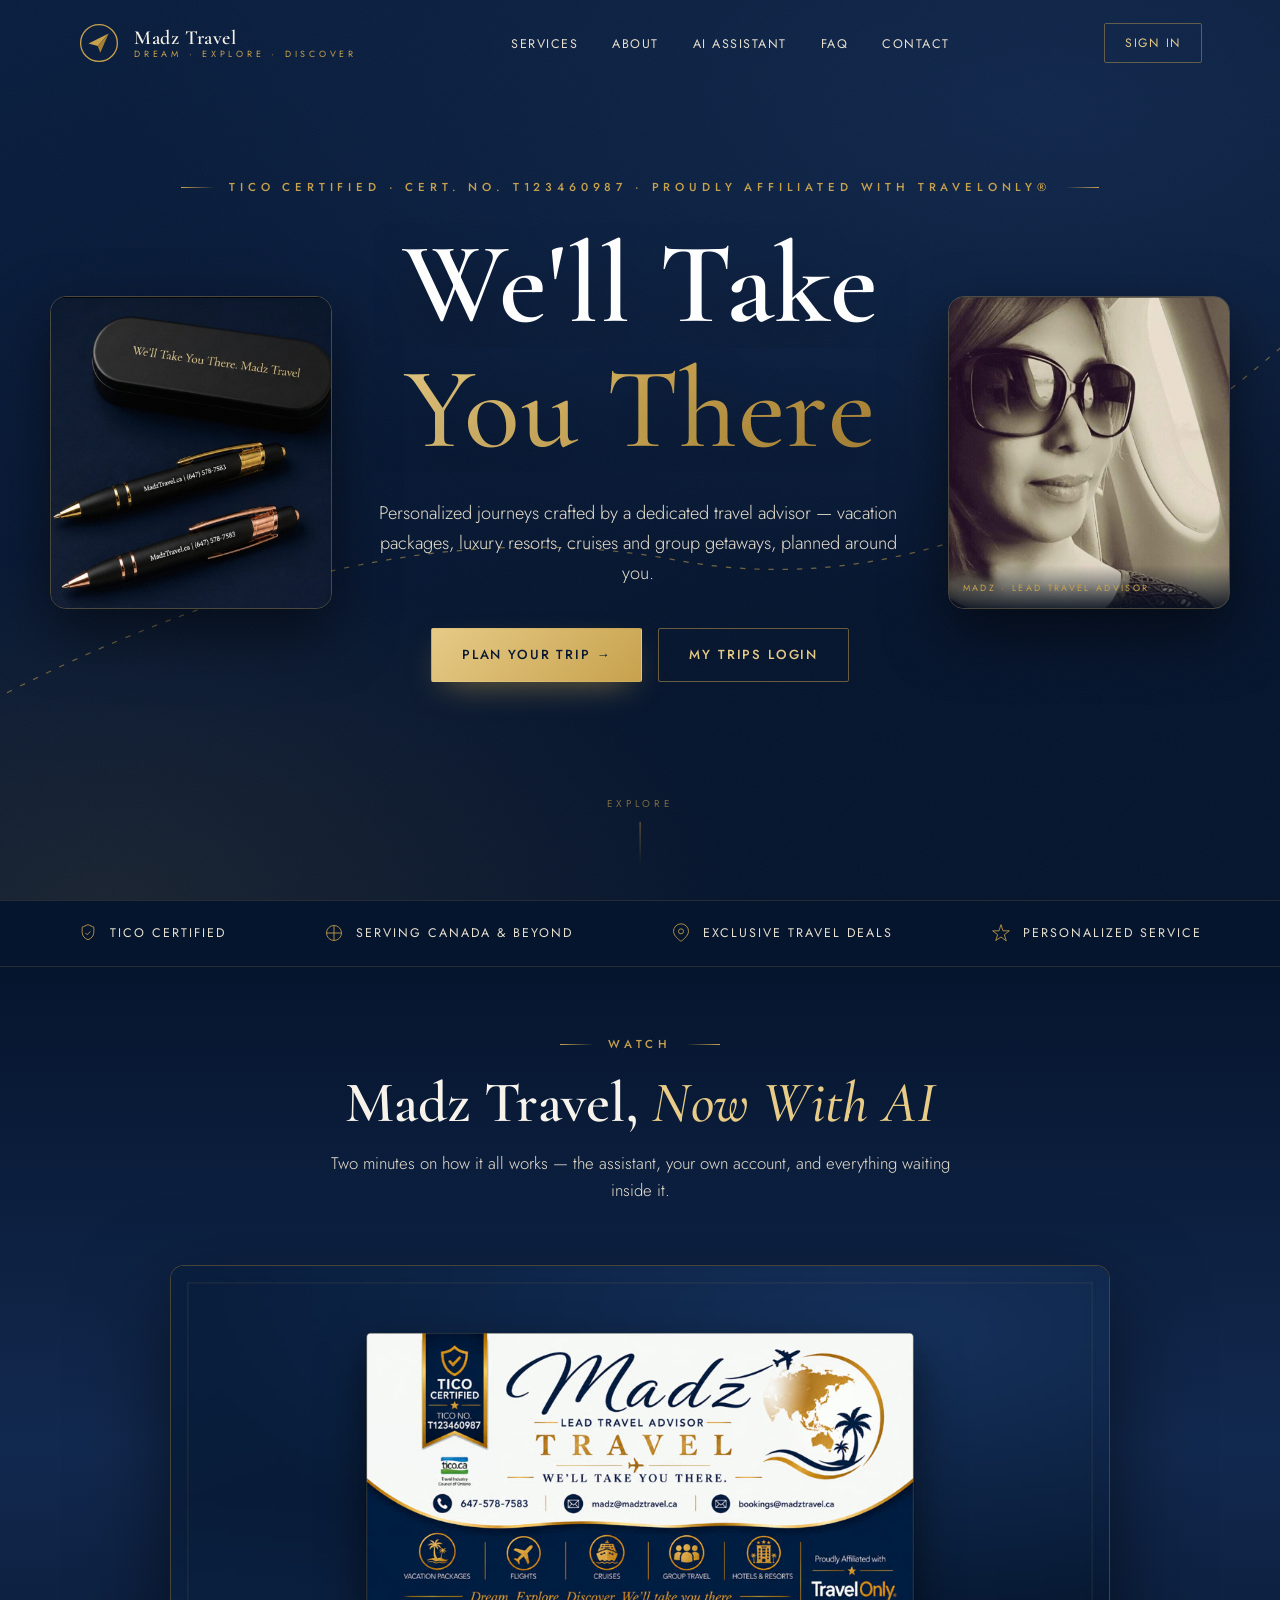
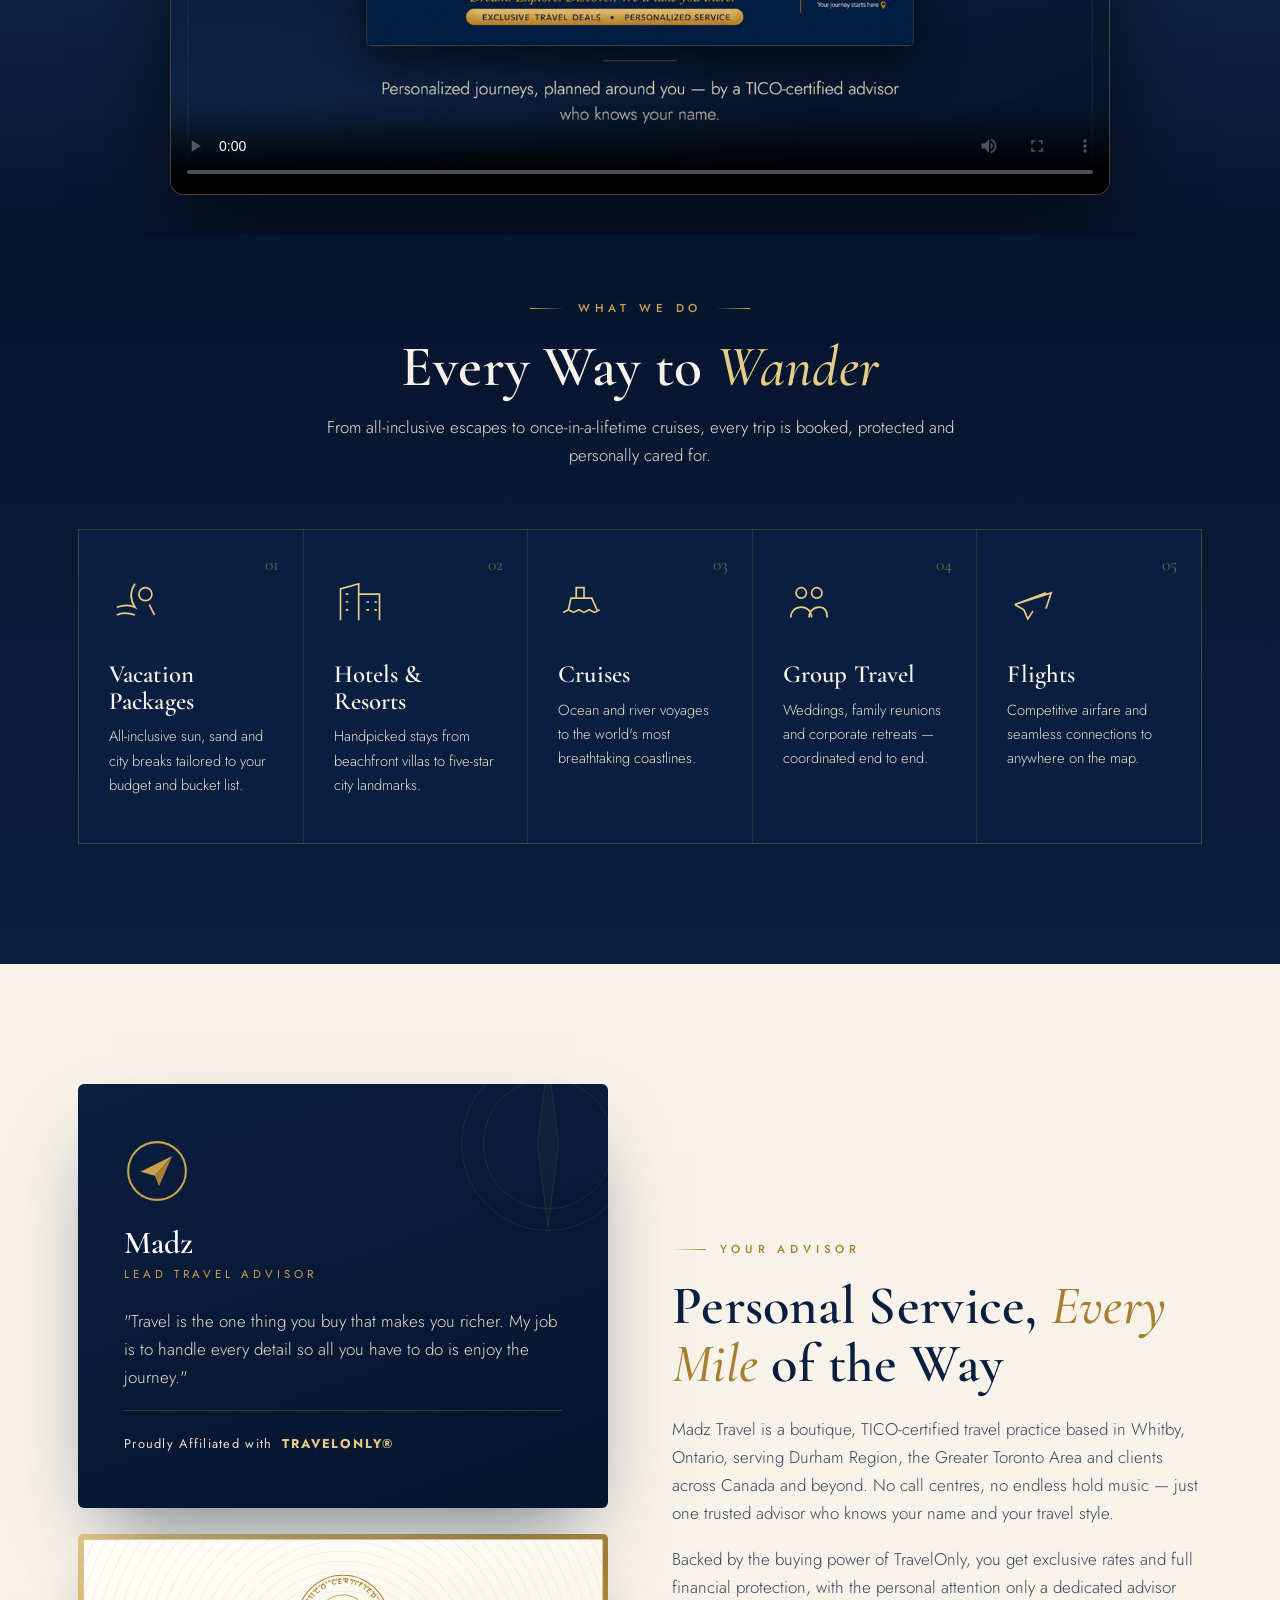
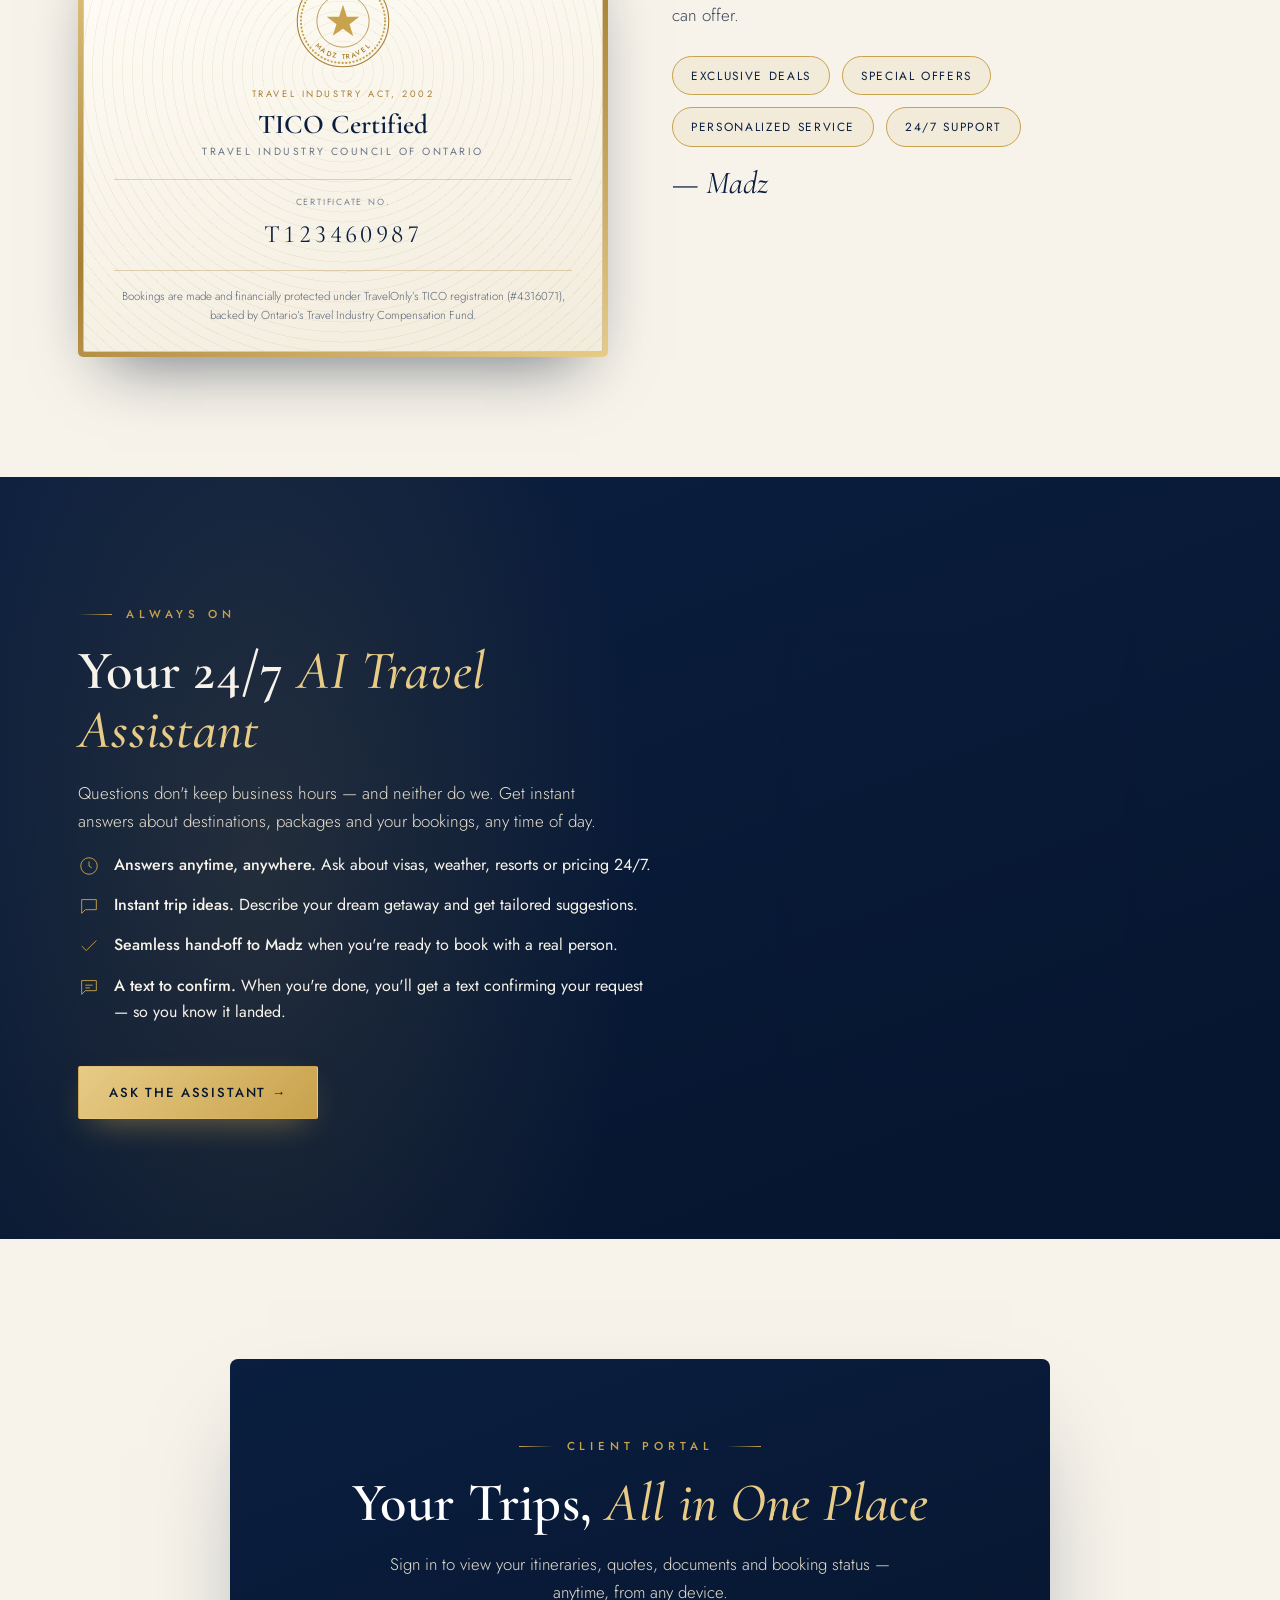
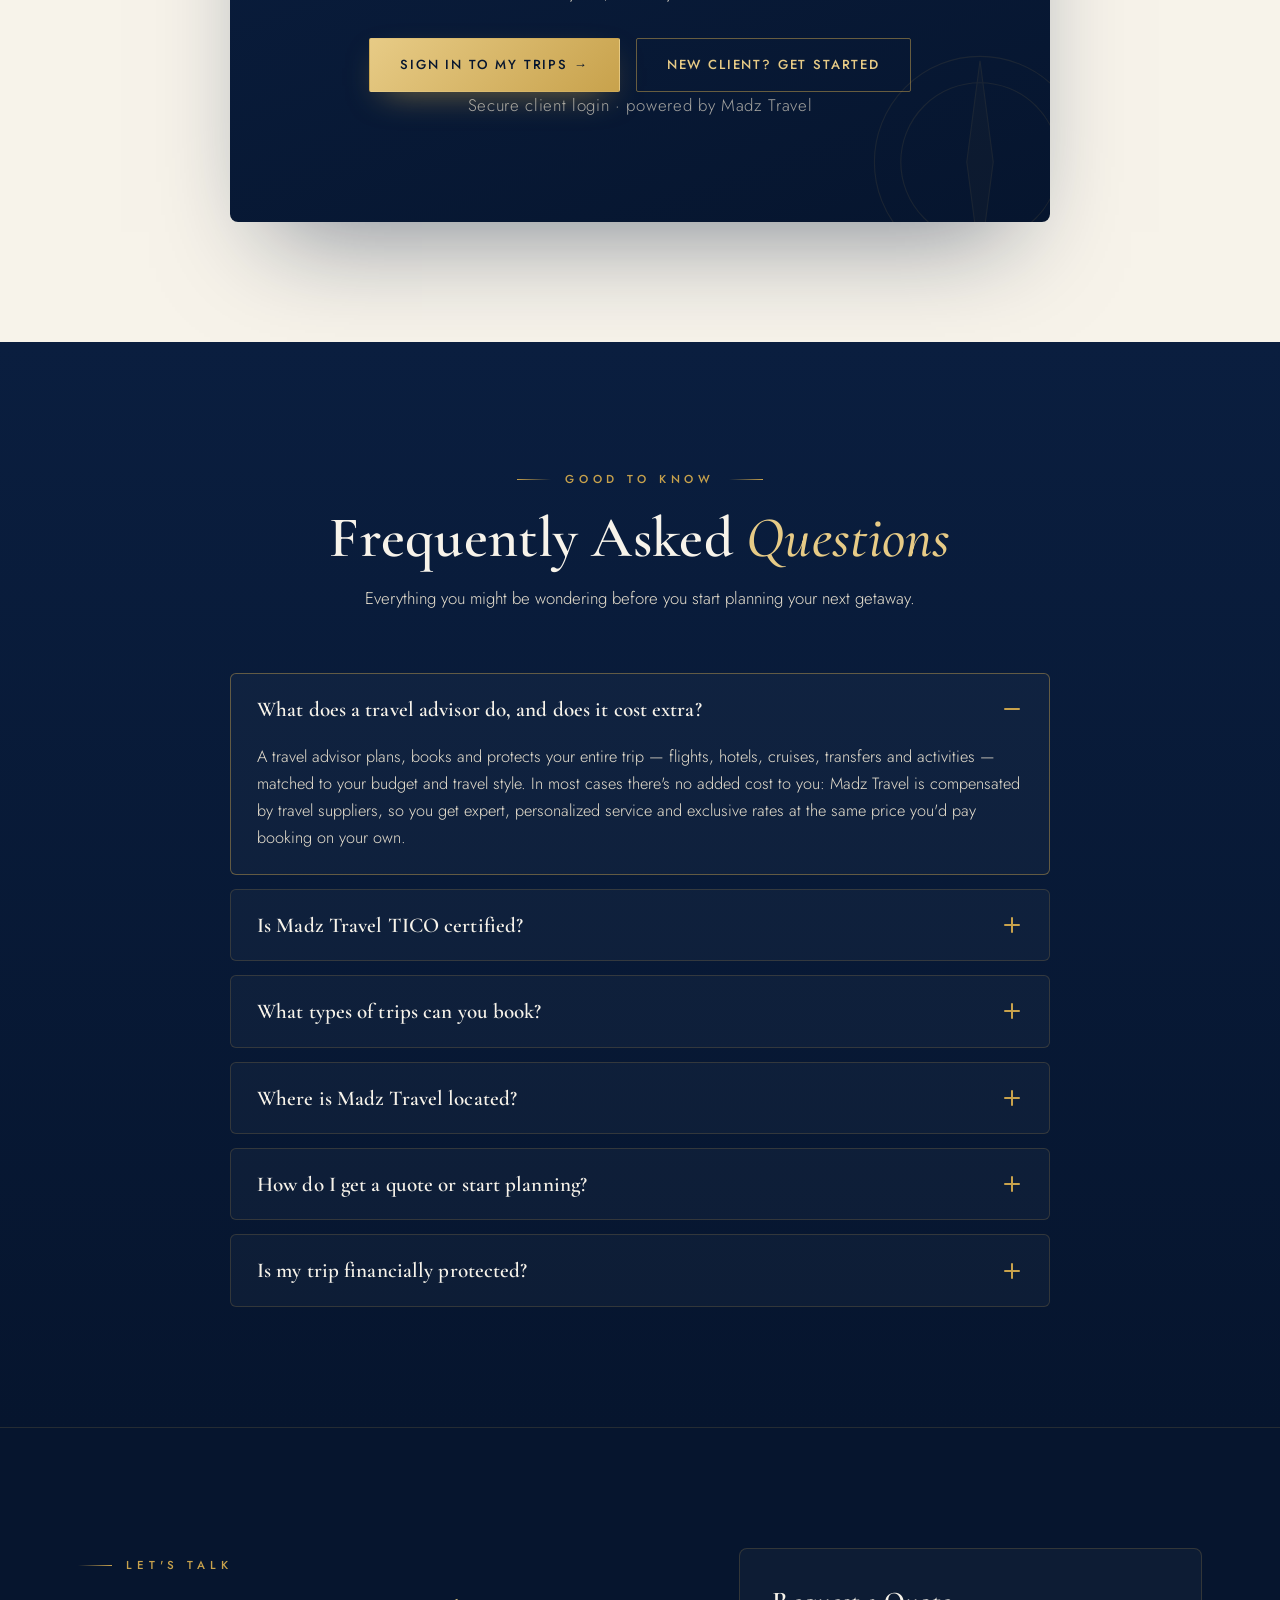
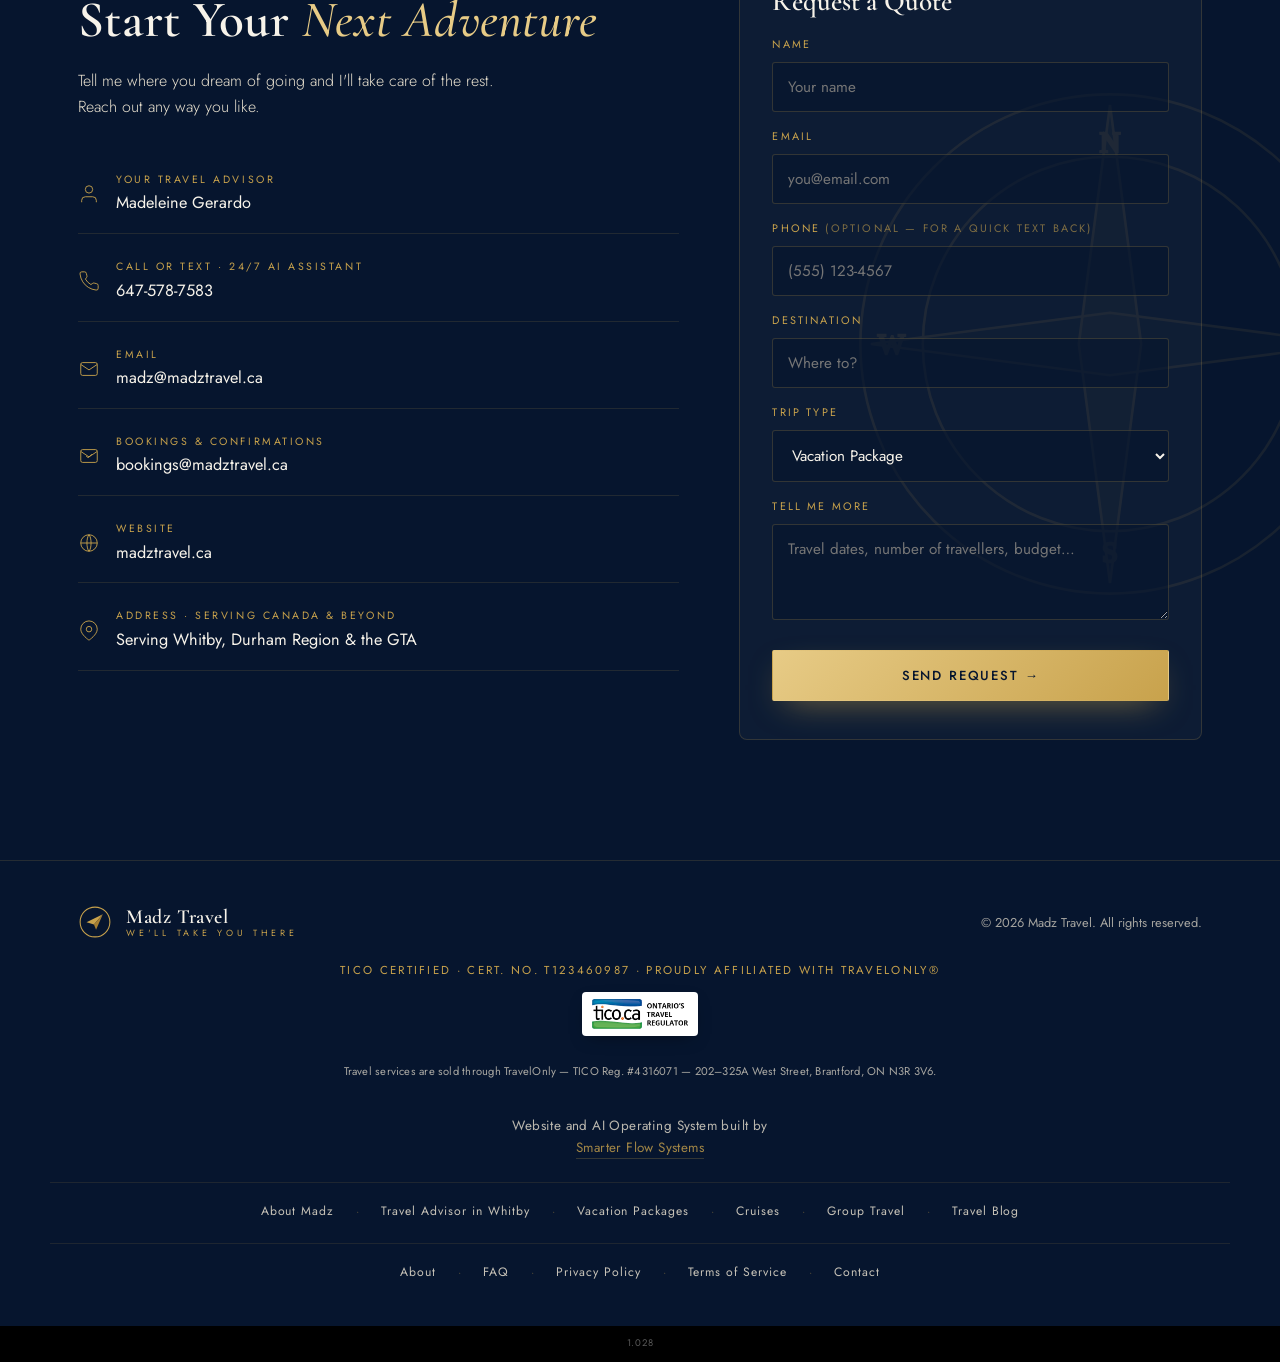
==== commit fca468ff: "Revert "SITE HOLD — brand registration pending (blank black page)" This reverts commit fefd65d7de893" ====
--- a/index.html
+++ b/index.html
@@ -1,15 +1,1028 @@
-<!doctype html>
-<!-- SITE-HOLD-ACTIVE — blank variant, used when site-switch.sh is run with --black.
-     Do not edit by hand; it is placed and removed by scripts/site-switch.sh. -->
+<!DOCTYPE html>
 <html lang="en">
 <head>
-<meta charset="utf-8">
-<meta name="viewport" content="width=device-width, initial-scale=1">
-<meta name="robots" content="noindex, nofollow">
-<title>&nbsp;</title>
+<meta charset="UTF-8" />
+<meta name="viewport" content="width=device-width, initial-scale=1.0" />
+<title>Madz Travel — Dream · Explore · Discover</title>
+<meta name="description" content="Madz Travel — TICO-certified luxury travel advisor in Whitby, Ontario and the GTA. Vacation packages, hotels & resorts, cruises, group travel and flights." />
+
+<!-- Canonical (both apex + www serve the site, so canonicalize to apex to avoid duplicate content) -->
+<link rel="canonical" href="https://madztravel.ca/" />
+
+<!-- Sitemap reference -->
+<link rel="sitemap" type="application/xml" title="Sitemap" href="/sitemap.xml" />
+
+<!-- Open Graph (Facebook, LinkedIn, iMessage, etc.) -->
+<meta property="og:type" content="website" />
+<meta property="og:site_name" content="Madz Travel" />
+<meta property="og:url" content="https://madztravel.ca/" />
+<meta property="og:title" content="Madz Travel — Dream · Explore · Discover" />
+<meta property="og:description" content="TICO-certified luxury travel advisor in Whitby, Ontario and the GTA. Vacation packages, hotels & resorts, cruises, group travel and flights. We'll take you there." />
+<meta property="og:image" content="https://madztravel.ca/og-image.png" />
+<meta property="og:image:width" content="1200" />
+<meta property="og:image:height" content="630" />
+<meta property="og:image:alt" content="Madz Travel — We'll Take You There" />
+<meta property="og:locale" content="en_CA" />
+
+<!-- Twitter Card -->
+<meta name="twitter:card" content="summary_large_image" />
+<meta name="twitter:title" content="Madz Travel — Dream · Explore · Discover" />
+<meta name="twitter:description" content="TICO-certified luxury travel advisor in Whitby, Ontario and the GTA. Vacation packages, hotels & resorts, cruises, group travel and flights." />
+<meta name="twitter:image" content="https://madztravel.ca/og-image.png" />
+
+<meta name="theme-color" content="#0A1E3F" />
+<meta name="author" content="Madz Travel" />
+<link rel="icon" type="image/png" href="/logo.png" />
+<link rel="apple-touch-icon" href="/logo.png" />
+
+<!-- ============================================================
+     MADZ TRAVEL  —  single-file website for GoDaddy (madztravel.ca)
+     Just upload this file as index.html.
+     To change the client login link, edit MY_TRIPS_URL below (one place).
+     ============================================================ -->
+
+<link rel="preconnect" href="https://fonts.googleapis.com">
+<link rel="preconnect" href="https://fonts.gstatic.com" crossorigin>
+<link href="https://fonts.googleapis.com/css2?family=Cormorant+Garamond:ital,wght@0,400;0,500;0,600;0,700;1,400;1,500&family=Jost:wght@300;400;500;600&display=swap" rel="stylesheet">
+
 <style>
-  html, body { margin: 0; height: 100%; background: #000; }
+  :root{
+    --navy:#0A1E3F;
+    --navy-deep:#06152E;
+    --navy-soft:#12294f;
+    --gold:#C8A24C;
+    --gold-light:#E7CB86;
+    --gold-deep:#A67F32;
+    --cream:#F7F3EA;
+    --cream-dim:#E8E0CF;
+    --ink:#0C1424;
+    --white:#ffffff;
+    --maxw:1180px;
+    --ease:cubic-bezier(.22,.61,.36,1);
+  }
+
+  *{margin:0;padding:0;box-sizing:border-box}
+  html{scroll-behavior:smooth}
+  body{
+    font-family:'Jost',sans-serif;
+    background:var(--navy-deep);
+    color:var(--cream);
+    line-height:1.65;
+    overflow-x:hidden;
+    -webkit-font-smoothing:antialiased;
+  }
+  h1,h2,h3,h4{font-family:'Cormorant Garamond',serif;font-weight:600;line-height:1.08;letter-spacing:.005em}
+  a{color:inherit;text-decoration:none}
+  img{max-width:100%;display:block}
+  ::selection{background:var(--gold);color:var(--navy-deep)}
+
+  /* grain overlay */
+  body::after{
+    content:"";position:fixed;inset:0;pointer-events:none;z-index:9999;opacity:.035;
+    background-image:url("data:image/svg+xml,%3Csvg xmlns='http://www.w3.org/2000/svg' width='140' height='140'%3E%3Cfilter id='n'%3E%3CfeTurbulence type='fractalNoise' baseFrequency='.85' numOctaves='3'/%3E%3C/filter%3E%3Crect width='100%25' height='100%25' filter='url(%23n)'/%3E%3C/svg%3E");
+  }
+
+  .wrap{max-width:var(--maxw);margin:0 auto;padding:0 28px}
+
+  .eyebrow{
+    font-family:'Jost',sans-serif;font-weight:500;font-size:.72rem;
+    letter-spacing:.42em;text-transform:uppercase;color:var(--gold);
+    display:inline-flex;align-items:center;gap:14px;
+  }
+  .eyebrow::before,.eyebrow.center::after{content:"";width:34px;height:1px;background:linear-gradient(90deg,transparent,var(--gold))}
+  .eyebrow.center::before{background:linear-gradient(90deg,var(--gold),transparent)}
+  /* The hero eyebrow now carries the certificate number, which is long. At .42em tracking
+     it wrapped to three ragged lines on a phone, so tighten the tracking and centre the
+     wrap there — the line still reads as one credential rather than three fragments. */
+  @media(max-width:620px){
+    .hero .eyebrow.center{letter-spacing:.2em;text-align:center;line-height:1.9}
+    .hero .eyebrow.center::before,.hero .eyebrow.center::after{width:18px}
+  }
+
+  .btn{
+    display:inline-flex;align-items:center;gap:10px;
+    font-family:'Jost',sans-serif;font-weight:500;font-size:.82rem;letter-spacing:.14em;text-transform:uppercase;
+    padding:15px 30px;border-radius:2px;cursor:pointer;border:1px solid transparent;
+    transition:all .4s var(--ease);white-space:nowrap;
+  }
+  .btn-gold{background:linear-gradient(135deg,var(--gold-light),var(--gold));color:var(--navy-deep);box-shadow:0 12px 34px -14px rgba(200,162,76,.7)}
+  .btn-gold:hover{transform:translateY(-3px);box-shadow:0 20px 44px -14px rgba(200,162,76,.9)}
+  .btn-ghost{border-color:rgba(200,162,76,.5);color:var(--gold-light)}
+  .btn-ghost:hover{background:rgba(200,162,76,.12);border-color:var(--gold)}
+
+  /* ---------- NAV ---------- */
+  header.nav{
+    position:fixed;top:0;left:0;right:0;z-index:100;
+    padding:22px 0;transition:all .45s var(--ease);
+    background:transparent;
+  }
+  header.nav.scrolled{
+    padding:12px 0;background:rgba(6,21,46,.82);backdrop-filter:blur(14px);
+    border-bottom:1px solid rgba(200,162,76,.18);
+  }
+  .nav-inner{display:flex;align-items:center;justify-content:space-between;gap:24px}
+  .brand{display:flex;align-items:center;gap:14px}
+  .brand .logo{width:42px;height:42px;flex:none}
+  .brand .txt{display:flex;flex-direction:column;line-height:1.05}
+  .brand .txt b{font-family:'Cormorant Garamond',serif;font-weight:600;font-size:1.25rem;color:var(--cream);letter-spacing:.03em}
+  .brand .txt span{font-size:.56rem;letter-spacing:.42em;text-transform:uppercase;color:var(--gold)}
+  nav ul{display:flex;align-items:center;gap:34px;list-style:none}
+  nav ul a{font-size:.78rem;letter-spacing:.12em;text-transform:uppercase;color:var(--cream-dim);position:relative;padding:4px 0;transition:color .3s}
+  nav ul a::after{content:"";position:absolute;left:0;bottom:-2px;width:0;height:1px;background:var(--gold);transition:width .35s var(--ease)}
+  nav ul a:hover{color:var(--gold-light)}
+  nav ul a:hover::after{width:100%}
+  .nav-cta{display:flex;align-items:center;gap:16px}
+  .nav-login{font-size:.76rem;letter-spacing:.14em;text-transform:uppercase;color:var(--gold-light);border:1px solid rgba(200,162,76,.45);padding:9px 20px;border-radius:2px;transition:all .35s}
+  .nav-login:hover{background:var(--gold);color:var(--navy-deep)}
+  .burger{display:none;flex-direction:column;gap:5px;cursor:pointer;padding:6px}
+  .burger span{width:26px;height:2px;background:var(--gold-light);transition:.3s}
+
+  /* ---------- HERO ---------- */
+  .hero{position:relative;min-height:100vh;display:flex;align-items:center;overflow:hidden;
+    background:
+      radial-gradient(120% 90% at 82% 12%,rgba(18,41,79,.9),transparent 60%),
+      radial-gradient(90% 70% at 8% 100%,rgba(200,162,76,.10),transparent 55%),
+      linear-gradient(160deg,var(--navy) 0%,var(--navy-deep) 70%);
+  }
+  .hero .globe-lines{position:absolute;inset:0;opacity:.14;pointer-events:none}
+  .compass{position:absolute;top:14%;right:6%;width:min(38vw,440px);opacity:.16;animation:spin 90s linear infinite}
+  @keyframes spin{to{transform:rotate(360deg)}}
+  .flightpath{position:absolute;top:0;left:0;width:100%;height:100%;pointer-events:none;opacity:.55}
+  .flightpath path{stroke-dasharray:6 10;animation:dash 40s linear infinite}
+  @keyframes dash{to{stroke-dashoffset:-800}}
+
+  /* The hero is 100vh with its content vertically CENTRED, so the padding here is a
+     bias, not a gap: whatever you add to the top gets split with the bottom. Top-heavy
+     padding (150/90) parked the eyebrow ~164px below the fixed header on a laptop and
+     wasted the first screenful. Flipping the bias lifts the whole block ~50px while
+     still leaving clearance under the 86px header on short screens, where the content
+     overflows and this top value IS the gap. */
+  .hero-inner{position:relative;z-index:3;padding:110px 0 150px}
+  /* Hero: pen set (left) · headline (centre) · Madz (right). The compass that used to
+     sit here moved down to the contact section — it was designed as a backdrop and was
+     competing with the photos. */
+  .hero-grid{display:grid;grid-template-columns:minmax(0,.82fr) minmax(0,1.55fr) minmax(0,.82fr);
+    gap:clamp(20px,3.2vw,52px);align-items:center}
+  /* Centre the middle column between the two photos. The headline already read as
+     centred while the paragraph and buttons were left-aligned inside the column,
+     which is what made it look off — and centring the buttons also puts them on the
+     same axis as the EXPLORE scroll cue below, which is centred to the page. */
+  .hero-copy{min-width:0;text-align:center}
+  .hero p.lede{margin-left:auto;margin-right:auto}
+  .hero .cta-row{justify-content:center}
+  .hero-inner > .eyebrow{display:flex;justify-content:center}
+  /* Sized against viewport HEIGHT, not width: the hero is 100vh, so on a short laptop
+     screen the photos shrink instead of colliding with the fixed chat widget in the
+     bottom-right corner. */
+  .hero-shot{position:relative;border-radius:16px;overflow:hidden;
+    border:1px solid rgba(200,162,76,.34);box-shadow:0 24px 60px rgba(0,0,0,.55);
+    opacity:0;animation:rise 1.1s var(--ease) .55s forwards}
+  /* Both cards are the same 9:10 shape and the same max-width, so they read as a
+     matched pair either side of the headline. */
+  .hero-shot.pens{max-width:min(100%,40vh);justify-self:end}
+  .hero-shot.portrait{max-width:min(100%,40vh);justify-self:start}
+  .hero-shot img{display:block;width:100%;height:auto}
+  .hero-shot .cap{position:absolute;left:0;right:0;bottom:0;padding:16px 14px 12px;
+    font-size:.56rem;letter-spacing:.26em;text-transform:uppercase;color:var(--gold);
+    background:linear-gradient(transparent,rgba(3,12,28,.88))}
+  .hero .eyebrow{margin-bottom:26px;opacity:0;animation:rise .9s var(--ease) .1s forwards}
+  .hero h1{
+    font-size:clamp(3.1rem,9vw,7.4rem);color:var(--white);margin-bottom:10px;
+    text-shadow:0 20px 60px rgba(0,0,0,.4);
+  }
+  .hero h1 .line{display:block;overflow:hidden}
+  .hero h1 .line i{display:block;font-style:normal;opacity:0;transform:translateY(105%);animation:rise 1s var(--ease) forwards}
+  .hero h1 .gold{color:transparent;background:linear-gradient(120deg,var(--gold-light),var(--gold) 55%,var(--gold-deep));-webkit-background-clip:text;background-clip:text;font-style:italic;font-weight:500}
+  .hero p.lede{max-width:530px;font-size:1.14rem;color:var(--cream-dim);font-weight:300;margin:26px 0 40px;opacity:0;animation:rise 1s var(--ease) .8s forwards}
+  .hero .cta-row{display:flex;gap:16px;flex-wrap:wrap;opacity:0;animation:rise 1s var(--ease) 1s forwards}
+  @keyframes rise{to{opacity:1;transform:translateY(0)}}
+
+  .hero .scroll-cue{position:absolute;bottom:34px;left:50%;transform:translateX(-50%);z-index:4;display:flex;flex-direction:column;align-items:center;gap:10px;opacity:.6}
+  .hero .scroll-cue span{font-size:.62rem;letter-spacing:.4em;text-transform:uppercase;color:var(--gold)}
+  .hero .scroll-cue i{width:1px;height:44px;background:linear-gradient(var(--gold),transparent);animation:cue 2s ease-in-out infinite}
+  @keyframes cue{0%,100%{transform:scaleY(.4);opacity:.3;transform-origin:top}50%{transform:scaleY(1);opacity:1;transform-origin:top}}
+
+  .trustbar{position:relative;z-index:3;border-top:1px solid rgba(200,162,76,.16);border-bottom:1px solid rgba(200,162,76,.16);background:rgba(6,21,46,.4)}
+  .trustbar .wrap{display:flex;flex-wrap:wrap;justify-content:space-between;gap:22px;padding-top:22px;padding-bottom:22px}
+  .trustbar div{display:flex;align-items:center;gap:12px;font-size:.78rem;letter-spacing:.16em;text-transform:uppercase;color:var(--cream-dim)}
+  .trustbar svg{width:20px;height:20px;stroke:var(--gold);fill:none;flex:none}
+
+  /* ---------- SECTION HEADERS ---------- */
+  section{position:relative}
+  .sec-head{text-align:center;max-width:640px;margin:0 auto 60px}
+  .sec-head h2{font-size:clamp(2.3rem,5vw,3.6rem);color:var(--cream);margin:18px 0 16px}
+  .sec-head h2 em{font-style:italic;color:var(--gold-light);font-weight:500}
+  .sec-head p{color:var(--cream-dim);font-weight:300;font-size:1.05rem}
+
+  .pad{padding:120px 0}
+
+  /* ---------- WALKTHROUGH FILM ---------- */
+  /* Sits directly above Services. The video is ~14MB, so preload is "none" and the
+     poster carries the section until someone actually presses play — nothing is
+     downloaded on page load. */
+  .filmsec{background:linear-gradient(180deg,var(--navy-deep),var(--navy-soft) 55%,var(--navy-deep));padding:60px 0 40px}
+  .film{max-width:940px;margin:0 auto;border:1px solid rgba(200,162,76,.34);border-radius:14px;overflow:hidden;box-shadow:0 34px 90px rgba(0,0,0,.55);background:var(--navy-deep);line-height:0}
+  .film video{display:block;width:100%;height:auto;aspect-ratio:16/9;background:var(--navy-deep);cursor:pointer}
+  /* Services sits directly under the film. Its own 120px of .pad top padding
+     stacked on the film's bottom padding left a canyon between the two, so the
+     seam between these particular sections is tightened — .pad itself is shared
+     by every other section and is left alone. */
+  .filmsec + .services{padding-top:56px}
+  @media(max-width:640px){ .filmsec{padding:44px 0 26px} .filmsec + .services{padding-top:44px} }
+
+  /* ---------- SERVICES ---------- */
+  .services{background:linear-gradient(180deg,var(--navy-deep),var(--navy))}
+  .svc-grid{display:grid;grid-template-columns:repeat(auto-fit,minmax(200px,1fr));gap:1px;background:rgba(200,162,76,.16);border:1px solid rgba(200,162,76,.16)}
+  .svc{background:var(--navy);padding:46px 30px;transition:all .5s var(--ease);position:relative;overflow:hidden}
+  .svc::before{content:"";position:absolute;inset:0;background:linear-gradient(160deg,rgba(200,162,76,.14),transparent 60%);opacity:0;transition:opacity .5s}
+  .svc:hover{background:var(--navy-soft);transform:translateY(-4px)}
+  .svc:hover::before{opacity:1}
+  .svc .ic{width:52px;height:52px;margin-bottom:24px;stroke:var(--gold-light);fill:none;stroke-width:1.3}
+  .svc h3{font-size:1.55rem;color:var(--cream);margin-bottom:10px}
+  .svc p{font-size:.92rem;color:var(--cream-dim);font-weight:300}
+  .svc .num{position:absolute;top:20px;right:24px;font-family:'Cormorant Garamond',serif;font-size:1.1rem;color:var(--gold);opacity:.5}
+
+  /* ---------- ABOUT / ADVISOR ---------- */
+  .about{background:var(--cream);color:var(--ink)}
+  .about-grid{display:grid;grid-template-columns:1fr 1fr;gap:64px;align-items:center}
+  .advisor-card{position:relative;background:linear-gradient(160deg,var(--navy),var(--navy-deep));border-radius:6px;padding:54px 46px;color:var(--cream);overflow:hidden;box-shadow:0 40px 80px -30px rgba(10,30,63,.6)}
+  .advisor-card .compass-sm{position:absolute;top:-30px;right:-30px;width:180px;opacity:.14}
+  .advisor-card .logo{width:66px;height:66px;display:block;margin-bottom:22px}
+  .advisor-card h3{font-size:2rem;color:var(--white);margin-bottom:4px}
+  .advisor-card .role{font-size:.72rem;letter-spacing:.34em;text-transform:uppercase;color:var(--gold);margin-bottom:24px}
+  .advisor-card .aff{display:flex;align-items:center;gap:10px;font-size:.8rem;letter-spacing:.1em;color:var(--cream-dim);border-top:1px solid rgba(200,162,76,.25);padding-top:22px;margin-top:8px}
+  .advisor-card .aff b{color:var(--gold-light);letter-spacing:.14em}
+  .about .eyebrow{color:var(--gold-deep)}
+  .about .eyebrow::before{background:linear-gradient(90deg,transparent,var(--gold-deep))}
+  .about h2{font-size:clamp(2.2rem,4.5vw,3.4rem);color:var(--navy);margin:18px 0 22px}
+  .about h2 em{font-style:italic;color:var(--gold-deep);font-weight:500}
+  .about p{color:#3a4455;font-weight:300;font-size:1.06rem;margin-bottom:18px}
+  .about .sign{font-family:'Cormorant Garamond',serif;font-style:italic;font-size:2rem;color:var(--navy);margin-top:10px}
+  .promises{display:flex;flex-wrap:wrap;gap:12px;margin-top:26px}
+  .promises span{font-size:.74rem;letter-spacing:.14em;text-transform:uppercase;color:var(--navy);border:1px solid var(--gold);border-radius:40px;padding:9px 18px;background:rgba(200,162,76,.1)}
+
+  /* ---------- TICO CERTIFICATE ----------
+     Her certificate rebuilt as a card rather than a photo of paper: the number
+     stays selectable/searchable and there's no extra image to download. Ivory
+     on gold so it reads as a certificate on the cream About band here and on
+     the navy content pages (same rules live in /site.css). */
+  .about-side{display:flex;flex-direction:column;gap:26px}
+  .about-side .tico-cert{max-width:none}
+  .tico-cert{max-width:420px;padding:5px;border-radius:5px;background:linear-gradient(150deg,var(--gold-light),var(--gold-deep) 46%,var(--gold-light));box-shadow:0 30px 64px -28px rgba(6,21,46,.6)}
+  .tico-cert-in{position:relative;overflow:hidden;background:linear-gradient(165deg,#FFFDF7,#F2ECDD);border:1px solid rgba(166,127,50,.4);border-radius:2px;padding:32px 30px 26px;text-align:center}
+  .tico-cert-in::before{content:"";position:absolute;inset:0;background:repeating-radial-gradient(circle at 50% 32%,rgba(166,127,50,.085) 0 1px,transparent 1px 10px);pointer-events:none}
+  .tico-cert .seal{position:relative;width:98px;height:98px;margin:0 auto 16px;display:block}
+  .tico-cert .sealtxt{font-family:'Jost',sans-serif;font-size:8.4px;font-weight:500;letter-spacing:2.1px;fill:#A67F32}
+  .tico-cert .act{position:relative;display:block;font-size:.58rem;letter-spacing:.28em;text-transform:uppercase;color:var(--gold-deep)}
+  .tico-cert h3{position:relative;font-size:1.7rem;color:var(--navy);margin:9px 0 4px}
+  .tico-cert .who{position:relative;font-size:.65rem;letter-spacing:.24em;text-transform:uppercase;color:#6b7587}
+  .tico-cert dl{position:relative;display:flex;justify-content:center;gap:38px;margin:18px 0 16px;padding:15px 0;border-top:1px solid rgba(166,127,50,.32);border-bottom:1px solid rgba(166,127,50,.32)}
+  .tico-cert dt{font-size:.56rem;letter-spacing:.2em;text-transform:uppercase;color:#7b8496;margin-bottom:5px}
+  .tico-cert dd{font-family:'Cormorant Garamond',serif;font-size:1.55rem;color:var(--navy);letter-spacing:.14em;font-variant-numeric:lining-nums tabular-nums;font-feature-settings:'lnum' 1,'tnum' 1}
+  .tico-cert .note{position:relative;font-size:.72rem;line-height:1.65;font-weight:300;color:#5b6577;margin:0}
+  @media(max-width:520px){.tico-cert dl{gap:26px}.tico-cert-in{padding:28px 20px 22px}}
+
+  /* ---------- AI ASSISTANT ---------- */
+  .ai{background:linear-gradient(160deg,var(--navy) 0%,var(--navy-deep) 100%);position:relative;overflow:hidden}
+  .ai::before{content:"";position:absolute;top:-40%;left:-10%;width:60%;height:180%;background:radial-gradient(closest-side,rgba(200,162,76,.14),transparent);pointer-events:none}
+  .ai-grid{display:grid;grid-template-columns:1.2fr 1fr;gap:56px;align-items:center;position:relative;z-index:2}
+  .ai h2{font-size:clamp(2.2rem,4.6vw,3.4rem);color:var(--cream);margin:18px 0 20px}
+  .ai h2 em{font-style:italic;color:var(--gold-light);font-weight:500}
+  .ai p{color:var(--cream-dim);font-weight:300;font-size:1.06rem;margin-bottom:16px;max-width:520px}
+  .ai .feat{display:flex;gap:14px;margin:14px 0;align-items:flex-start}
+  .ai .feat svg{width:22px;height:22px;stroke:var(--gold);fill:none;flex:none;margin-top:3px}
+  .ai .feat b{color:var(--cream);font-weight:500}
+  .ai-visual{position:relative;display:flex;justify-content:center}
+  .chat{background:rgba(247,243,234,.04);border:1px solid rgba(200,162,76,.28);border-radius:14px;padding:26px;width:100%;max-width:360px;backdrop-filter:blur(6px);box-shadow:0 40px 90px -40px rgba(0,0,0,.7)}
+  .chat .top{display:flex;align-items:center;gap:12px;padding-bottom:18px;border-bottom:1px solid rgba(200,162,76,.2);margin-bottom:18px}
+  .chat .bot{width:40px;height:40px;border-radius:50%;background:linear-gradient(135deg,var(--gold-light),var(--gold));display:flex;align-items:center;justify-content:center;font-size:1.2rem}
+  .chat .top b{color:var(--cream);font-weight:500;font-size:.95rem}
+  .chat .top .on{font-size:.66rem;letter-spacing:.18em;text-transform:uppercase;color:#7fd18a;display:flex;align-items:center;gap:6px}
+  .chat .top .on::before{content:"";width:7px;height:7px;border-radius:50%;background:#7fd18a;box-shadow:0 0 8px #7fd18a}
+  .bub{font-size:.9rem;font-weight:300;padding:11px 15px;border-radius:12px;margin-bottom:10px;max-width:88%}
+  .bub.them{background:rgba(255,255,255,.06);color:var(--cream-dim);border-top-left-radius:3px}
+  .bub.me{background:linear-gradient(135deg,var(--gold),var(--gold-deep));color:var(--navy-deep);margin-left:auto;border-top-right-radius:3px;font-weight:400}
+
+  /* ---------- MY TRIPS / PORTAL ---------- */
+  .portal{background:var(--cream);color:var(--ink);text-align:center}
+  .portal-card{max-width:820px;margin:0 auto;background:linear-gradient(160deg,var(--navy),var(--navy-deep));border-radius:8px;padding:70px 50px;color:var(--cream);position:relative;overflow:hidden;box-shadow:0 50px 100px -40px rgba(10,30,63,.5)}
+  .portal-card .compass-sm{position:absolute;bottom:-50px;right:-40px;width:220px;opacity:.1}
+  .portal-card .eyebrow{color:var(--gold);justify-content:center}
+  .portal-card h2{font-size:clamp(2.2rem,5vw,3.4rem);color:var(--white);margin:18px 0 18px}
+  .portal-card h2 em{font-style:italic;color:var(--gold-light);font-weight:500}
+  .portal-card p{color:var(--cream-dim);font-weight:300;max-width:520px;margin:0 auto 32px;font-size:1.05rem}
+  .portal-card .cta-row{display:flex;gap:16px;justify-content:center;flex-wrap:wrap}
+  .portal-note{font-size:.8rem;color:var(--cream-dim);opacity:.7;margin-top:26px;letter-spacing:.04em}
+
+  /* ---------- CONTACT / FOOTER ---------- */
+  .contact{background:var(--navy-deep);border-top:1px solid rgba(200,162,76,.16);position:relative;overflow:hidden}
+  /* The hero compass, relocated. "Start Your Next Adventure" is where a compass
+     actually earns its place, and down here it can sit behind the type as a
+     watermark without fighting the hero photos. */
+  .compass--contact{position:absolute;top:50%;right:-7%;transform:translateY(-50%);
+    width:min(46vw,520px);opacity:.09;animation:spin 120s linear infinite;
+    pointer-events:none;z-index:0}
+  .contact .wrap{position:relative;z-index:1}
+  .contact-grid{display:grid;grid-template-columns:1.3fr 1fr;gap:60px}
+  .contact h2{font-size:clamp(2.2rem,4.6vw,3.2rem);color:var(--cream);margin:18px 0 20px}
+  .contact h2 em{font-style:italic;color:var(--gold-light);font-weight:500}
+  .contact .lede{color:var(--cream-dim);font-weight:300;max-width:440px;margin-bottom:34px}
+  .cinfo{display:flex;flex-direction:column;gap:8px}
+  .cinfo a,.cinfo div{display:flex;align-items:center;gap:16px;padding:16px 0;border-bottom:1px solid rgba(200,162,76,.14);transition:all .3s}
+  .cinfo a:hover{padding-left:8px}
+  .cinfo svg{width:22px;height:22px;stroke:var(--gold);fill:none;flex:none}
+  .cinfo .lbl{font-size:.66rem;letter-spacing:.24em;text-transform:uppercase;color:var(--gold);display:block;margin-bottom:2px}
+  .cinfo .val{color:var(--cream);font-size:1.02rem}
+  .contact-form{background:rgba(255,255,255,.03);border:1px solid rgba(200,162,76,.2);border-radius:8px;padding:38px 32px}
+  .contact-form h3{font-size:1.7rem;color:var(--cream);margin-bottom:20px}
+  .field{margin-bottom:16px}
+  .field label{display:block;font-size:.68rem;letter-spacing:.2em;text-transform:uppercase;color:var(--gold);margin-bottom:8px}
+  .field input,.field textarea,.field select{
+    width:100%;background:rgba(6,21,46,.6);border:1px solid rgba(200,162,76,.22);border-radius:3px;
+    padding:13px 15px;color:var(--cream);font-family:'Jost',sans-serif;font-size:.95rem;transition:border .3s;
+  }
+  .field input:focus,.field textarea:focus,.field select:focus{outline:none;border-color:var(--gold)}
+  .field textarea{resize:vertical;min-height:96px}
+  .contact-form .btn-gold{width:100%;justify-content:center;margin-top:6px}
+
+  footer{background:var(--navy-deep);border-top:1px solid rgba(200,162,76,.16);padding:44px 0}
+  .foot{display:flex;flex-wrap:wrap;justify-content:space-between;align-items:center;gap:20px}
+  .foot .brand .logo{width:34px;height:34px}
+  .foot p{font-size:.8rem;color:var(--cream-dim);opacity:.7}
+  /* The credential gets its own centred row: with the regulator's mark added, brand +
+     credential + copyright on one line crowded the copyright onto a ragged second row. */
+  /* column-REVERSE, not column: the mark is first in the source (it reads as the subject
+     of the credential to a screen reader) but sits UNDER the line visually, centred to
+     the page. Reversing here keeps the DOM order and moves only the picture. */
+  .foot .tico{font-size:.72rem;letter-spacing:.2em;text-transform:uppercase;color:var(--gold);display:flex;flex-direction:column-reverse;align-items:center;gap:12px;justify-content:center;text-align:center;flex-basis:100%;order:3;margin-top:2px}
+  /* The registrant disclosure. TICO requires an outside sales rep's own branded site to carry
+     the HOST agency's business name, address and registration number; Madz's certificate number
+     sits above it and is a personal credential, not a substitute. Sentence case and full width
+     on purpose — this is a legal disclosure and has to read as prose, not as a tracked-out badge
+     like the credential line it follows. */
+  .tico-reg{flex-basis:100%;order:4;text-align:center;font-size:.7rem;line-height:1.65;
+    letter-spacing:.02em;text-transform:none;color:var(--cream-dim);opacity:.72;margin-top:6px}
+  /* Builder credit. Still ordered LAST, below the regulator disclosure — the TICO block is
+     what a visitor is meant to read first — but no longer whispered: at .68rem/.5 opacity it
+     was the smallest, faintest text on the site and effectively unreadable. Sized to match the
+     regulator line instead, so it's legible without out-ranking the credential above it.
+     The link opens in a new tab so a curious reader is never pulled off Madz's site, and
+     carries rel="noopener" WITHOUT noreferrer: the referrer is the whole point, it's how
+     smarterflow.ca sees which of these sites sent the visit.
+     This home page does not link /site.css — it carries its own copy of the navy footer rules,
+     so the same block lives in both files and has to be changed in both. */
+  .built-by{flex-basis:100%;order:5;text-align:center;font-size:.84rem;line-height:1.7;
+    letter-spacing:.03em;text-transform:none;color:var(--cream-dim);opacity:.8;margin-top:14px}
+  .built-by a{color:var(--gold);border-bottom:1px solid rgba(200,162,76,.3);padding-bottom:1px;
+    transition:color .3s var(--ease),border-color .3s var(--ease)}
+  .built-by a:hover{color:var(--gold-light);border-bottom-color:rgba(231,203,134,.6)}
+
+  .tico-mark{display:inline-flex;background:#fff;border-radius:4px;padding:7px 10px;line-height:0;box-shadow:0 6px 18px -8px rgba(0,0,0,.55);transition:transform .3s var(--ease)}
+  .tico-mark:hover{transform:translateY(-2px)}
+  .tico-mark img{height:30px;width:auto;display:block}
+  .foot-legal{max-width:var(--maxw);margin:22px auto 0;padding:18px 28px 0;border-top:1px solid rgba(200,162,76,.12);display:flex;flex-wrap:wrap;justify-content:center;gap:8px 22px;align-items:center}
+  .foot-legal a{font-size:.76rem;letter-spacing:.08em;color:var(--cream-dim);opacity:.85;transition:color .3s}
+  .foot-legal a:hover{color:var(--gold-light)}
+  .foot-legal .sep{color:rgba(200,162,76,.4);font-size:.7rem}
+  .version-bar{background:#000;text-align:center;padding:10px 0;font-size:.6rem;letter-spacing:.08em;color:rgba(255,255,255,.35)}
+
+  .reveal{opacity:0;transform:translateY(34px);transition:all .9s var(--ease)}
+  .reveal.in{opacity:1;transform:none}
+  .mobile-menu{display:none}
+
+  /* ---------- FAQ ---------- */
+  .faq{background:linear-gradient(180deg,var(--navy),var(--navy-deep))}
+  .faq-list{max-width:820px;margin:0 auto;display:flex;flex-direction:column;gap:14px}
+  .faq-item{border:1px solid rgba(200,162,76,.2);border-radius:6px;background:rgba(247,243,234,.03);overflow:hidden;transition:border .35s}
+  .faq-item[open]{border-color:rgba(200,162,76,.45)}
+  .faq-item summary{list-style:none;cursor:pointer;display:flex;align-items:center;justify-content:space-between;gap:18px;padding:22px 26px}
+  .faq-item summary::-webkit-details-marker{display:none}
+  .faq-item summary h3{font-size:1.32rem;color:var(--cream);font-weight:600;line-height:1.25}
+  .faq-item summary .pm{flex:none;width:22px;height:22px;position:relative;transition:transform .35s var(--ease)}
+  .faq-item summary .pm::before,.faq-item summary .pm::after{content:"";position:absolute;top:50%;left:50%;transform:translate(-50%,-50%);background:var(--gold);border-radius:2px}
+  .faq-item summary .pm::before{width:16px;height:2px}
+  .faq-item summary .pm::after{width:2px;height:16px;transition:transform .35s var(--ease)}
+  .faq-item[open] summary .pm::after{transform:translate(-50%,-50%) scaleY(0)}
+  .faq-item .ans{padding:0 26px 22px;color:var(--cream-dim);font-weight:300;font-size:1.02rem}
+  .faq-item .ans a{color:var(--gold-light);text-decoration:underline}
+
+  /* ---------- RESPONSIVE ---------- */
+  @media(max-width:900px){
+    .about-grid,.ai-grid,.contact-grid{grid-template-columns:1fr;gap:44px}
+    .ai-visual{order:-1}
+    nav ul,.nav-login{display:none}
+    .burger{display:flex}
+    .mobile-menu{position:fixed;inset:0;z-index:99;background:var(--navy-deep);display:flex;flex-direction:column;align-items:center;justify-content:center;gap:28px;transform:translateY(-100%);transition:transform .5s var(--ease)}
+    .mobile-menu.open{transform:none}
+    .mobile-menu a{font-family:'Cormorant Garamond',serif;font-size:2rem;color:var(--cream)}
+    .mobile-menu a.login{color:var(--gold-light);border:1px solid var(--gold);border-radius:3px;padding:12px 30px;font-size:1rem;font-family:'Jost',sans-serif;letter-spacing:.14em;text-transform:uppercase}
+  }
+  @media(max-width:560px){
+    .pad{padding:80px 0}
+    .wrap{padding:0 20px}
+    .hero-inner{padding:130px 0 70px}
+    /* Phone: her portrait FIRST — the face is the trust signal, and most of her
+       traffic is mobile. Then the headline, then the pens. */
+    .hero-grid{grid-template-columns:1fr;gap:28px}
+    .hero-copy{order:2}
+    .hero-shot.portrait{order:1;max-width:230px;margin:0 auto}
+    .hero-shot.pens{order:3;max-width:320px;margin:0 auto}
+    .advisor-card,.portal-card{padding:40px 26px}
+  }
 </style>
+
+<!-- ================= STRUCTURED DATA (JSON-LD) =================
+     TravelAgency (a LocalBusiness subtype) and FAQPage are intentionally kept
+     as TWO SEPARATE top-level typed <script> blocks — NOT wrapped in @graph —
+     so parsers that only read the top-level @type of each script tag detect
+     both the LocalBusiness schema and the FAQ schema. -->
+<script type="application/ld+json">
+{
+  "@context": "https://schema.org",
+  "@type": "TravelAgency",
+  "@id": "https://madztravel.ca/#travelagency",
+  "name": "Madz Travel",
+  "url": "https://madztravel.ca/",
+  "logo": "https://madztravel.ca/logo.png",
+  "image": "https://madztravel.ca/og-image.png",
+  "description": "TICO-certified travel advisor in Whitby, Ontario, serving Durham Region and the Greater Toronto Area, affiliated with TravelOnly. Vacation packages, hotels & resorts, cruises, group travel and flights.",
+  "telephone": "+1-647-578-7583",
+  "email": "madz@madztravel.ca",
+  "priceRange": "$$",
+  "currenciesAccepted": "CAD",
+  "address": {
+    "@type": "PostalAddress",
+    "streetAddress": "202-325A West Street",
+    "addressLocality": "Brantford",
+    "addressRegion": "ON",
+    "postalCode": "N3R 3V6",
+    "addressCountry": "CA"
+  },
+  "areaServed": [
+    { "@type": "City", "name": "Whitby" },
+    { "@type": "Place", "name": "Durham Region" },
+    { "@type": "Place", "name": "Greater Toronto Area" },
+    { "@type": "Country", "name": "Canada" },
+    { "@type": "Place", "name": "Worldwide destinations" }
+  ],
+  "founder": { "@type": "Person", "name": "Madeleine Gerardo", "alternateName": "Madz", "jobTitle": "Lead Travel Advisor" },
+  "memberOf": { "@type": "Organization", "name": "TravelOnly" },
+  "hasCredential": {
+    "@type": "EducationalOccupationalCredential",
+    "name": "TICO Certified",
+    "credentialCategory": "certification",
+    "identifier": "T123460987",
+    "recognizedBy": { "@type": "Organization", "name": "Travel Industry Council of Ontario" }
+  },
+  "hasOfferCatalog": {
+    "@type": "OfferCatalog",
+    "name": "Travel Services",
+    "itemListElement": [
+      { "@type": "Offer", "itemOffered": { "@type": "Service", "name": "Vacation Packages" } },
+      { "@type": "Offer", "itemOffered": { "@type": "Service", "name": "Hotels & Resorts" } },
+      { "@type": "Offer", "itemOffered": { "@type": "Service", "name": "Cruises" } },
+      { "@type": "Offer", "itemOffered": { "@type": "Service", "name": "Group Travel" } },
+      { "@type": "Offer", "itemOffered": { "@type": "Service", "name": "Flights" } }
+    ]
+  }
+}
+</script>
+<script type="application/ld+json">
+{
+  "@context": "https://schema.org",
+  "@type": "FAQPage",
+  "@id": "https://madztravel.ca/#faq",
+  "mainEntity": [
+    {
+      "@type": "Question",
+      "name": "What does a travel advisor do, and does it cost extra?",
+      "acceptedAnswer": {
+        "@type": "Answer",
+        "text": "A travel advisor plans, books and protects your entire trip — flights, hotels, cruises, transfers and activities — matched to your budget and travel style. In most cases there's no added cost to you: Madz Travel is compensated by travel suppliers, so you get expert, personalized service and exclusive rates at the same price you'd pay booking on your own."
+      }
+    },
+    {
+      "@type": "Question",
+      "name": "Is Madz Travel TICO certified?",
+      "acceptedAnswer": {
+        "@type": "Answer",
+        "text": "Yes. Madz is TICO certified (Certificate No. T123460987), and every booking is made through TravelOnly, TICO Reg. #4316071 — so your trip is backed by Ontario's Travel Industry Act consumer protection."
+      }
+    },
+    {
+      "@type": "Question",
+      "name": "What types of trips can you book?",
+      "acceptedAnswer": {
+        "@type": "Answer",
+        "text": "All-inclusive vacation packages, hotels & resorts, ocean and river cruises, group travel (weddings, reunions, corporate retreats) and flights — anywhere in the world."
+      }
+    },
+    {
+      "@type": "Question",
+      "name": "Where is Madz Travel located?",
+      "acceptedAnswer": {
+        "@type": "Answer",
+        "text": "Madz Travel is based in Whitby, Ontario, serving Durham Region, the Greater Toronto Area and clients across Canada and beyond — most planning happens by phone, text, email and video, so you're looked after wherever you are."
+      }
+    },
+    {
+      "@type": "Question",
+      "name": "How do I get a quote or start planning?",
+      "acceptedAnswer": {
+        "@type": "Answer",
+        "text": "Two easy ways. Fill out the Request a Quote form, or tap the phone button in the corner of the screen and talk to Madz's assistant right now — she'll answer your questions and take down what you're looking for, no waiting. You can also call or text 647-578-7583 or email madz@madztravel.ca. Either way Madz follows up personally, usually within one business day."
+      }
+    },
+    {
+      "@type": "Question",
+      "name": "Is my trip financially protected?",
+      "acceptedAnswer": {
+        "@type": "Answer",
+        "text": "Absolutely. Every booking is made under TravelOnly's TICO registration (#4316071), so your payments are protected by Ontario's Travel Industry Compensation Fund — and travel insurance options are available for added peace of mind."
+      }
+    }
+  ]
+}
+</script>
 </head>
-<body></body>
+<body>
+
+<!-- ================= NAV ================= -->
+<header class="nav" id="nav">
+  <div class="wrap nav-inner">
+    <a href="#top" class="brand">
+      <svg class="logo" viewBox="0 0 48 48" aria-label="Madz Travel"><circle cx="24" cy="24" r="21" fill="none" stroke="#C8A24C" stroke-width="1.5"/><path d="M35 13 L12 24.5 L22.5 27.5 Z" fill="#C8A24C"/><path d="M22.5 27.5 L25.5 35 L35 13 Z" fill="#A67F32"/></svg>
+      <span class="txt"><b>Madz Travel</b><span>Dream · Explore · Discover</span></span>
+    </a>
+    <nav>
+      <ul>
+        <li><a href="#services">Services</a></li>
+        <li><a href="#about">About</a></li>
+        <li><a href="#assistant">AI Assistant</a></li>
+        <li><a href="#faq">FAQ</a></li>
+        <li><a href="#contact">Contact</a></li>
+      </ul>
+    </nav>
+    <div class="nav-cta">
+      <a href="#mytrips" class="nav-login" data-mytrips>Sign In</a>
+      <div class="burger" id="burger"><span></span><span></span><span></span></div>
+    </div>
+  </div>
+</header>
+
+<div class="mobile-menu" id="mobileMenu">
+  <a href="#services">Services</a>
+  <a href="#about">About</a>
+  <a href="#assistant">AI Assistant</a>
+  <a href="#faq">FAQ</a>
+  <a href="#contact">Contact</a>
+  <a href="#mytrips" class="login" data-mytrips>Sign In</a>
+</div>
+
+<!-- ================= HERO ================= -->
+<section class="hero" id="top">
+  <!-- The rotating compass moved to the contact section — see .compass--contact -->
+  <!-- flight path -->
+  <svg class="flightpath" viewBox="0 0 1440 900" preserveAspectRatio="none">
+    <path d="M-50 720 Q 400 500 760 560 T 1500 300" stroke="#C8A24C" stroke-width="1.2" fill="none"/>
+  </svg>
+
+  <div class="wrap hero-inner">
+    <!-- Eyebrow sits ABOVE the grid: inside the narrower centre column it wrapped
+         onto two lines and looked scruffy. -->
+    <span class="eyebrow center">TICO Certified · Cert. No. T123460987 · Proudly Affiliated with TravelOnly®</span>
+
+    <div class="hero-grid">
+
+      <figure class="hero-shot pens">
+        <img src="pens.jpg" width="900" height="1000" loading="eager" decoding="async"
+             alt="Madz Travel branded pen set in a black case engraved &ldquo;We'll Take You There. Madz Travel&rdquo;, with MadzTravel.ca and 647-578-7583 on each pen">
+        <!-- No caption: the case is already engraved "We'll Take You There", and the
+             H1 says it again 40px to the right. Three times is once too many. -->
+      </figure>
+
+      <div class="hero-copy">
+        <h1>
+          <span class="line"><i style="animation-delay:.15s">We'll Take</i></span>
+          <span class="line"><i class="gold" style="animation-delay:.35s">You There</i></span>
+        </h1>
+        <p class="lede">Personalized journeys crafted by a dedicated travel advisor — vacation packages, luxury resorts, cruises and group getaways, planned around you.</p>
+        <div class="cta-row">
+          <a href="#contact" class="btn btn-gold">Plan Your Trip →</a>
+          <a href="#mytrips" class="btn btn-ghost" data-mytrips>My Trips Login</a>
+        </div>
+      </div>
+
+      <figure class="hero-shot portrait">
+        <img src="madz-portrait.jpg" width="900" height="1000" loading="eager" decoding="async"
+             alt="Madz Gerardo, Lead Travel Advisor at Madz Travel, photographed by an aircraft window">
+        <figcaption class="cap">Madz · Lead Travel Advisor</figcaption>
+      </figure>
+
+    </div>
+  </div>
+
+  <div class="scroll-cue"><span>Explore</span><i></i></div>
+</section>
+
+<!-- ================= TRUST BAR ================= -->
+<div class="trustbar">
+  <div class="wrap">
+    <div><svg viewBox="0 0 24 24"><path d="M12 2l7 3v6c0 5-3.5 8-7 9-3.5-1-7-4-7-9V5z"/><path d="M9 12l2 2 4-4"/></svg>TICO Certified</div>
+    <div><svg viewBox="0 0 24 24"><circle cx="12" cy="12" r="9"/><path d="M12 3v18M3 12h18"/></svg>Serving Canada &amp; Beyond</div>
+    <div><svg viewBox="0 0 24 24"><path d="M21 10c0 6-9 12-9 12s-9-6-9-12a9 9 0 0118 0z"/><circle cx="12" cy="10" r="3"/></svg>Exclusive Travel Deals</div>
+    <div><svg viewBox="0 0 24 24"><path d="M12 2l2.4 7.4H22l-6 4.6 2.3 7.4-6.3-4.6L5.7 21 8 14 2 9.4h7.6z"/></svg>Personalized Service</div>
+  </div>
+</div>
+
+<!-- ================= SERVICES ================= -->
+<!-- ================= WALKTHROUGH FILM ================= -->
+<section class="filmsec" id="watch">
+  <div class="wrap">
+    <div class="sec-head reveal">
+      <span class="eyebrow center">Watch</span>
+      <h2>Madz Travel, <em>Now With AI</em></h2>
+      <p>Two minutes on how it all works — the assistant, your own account, and everything waiting inside it.</p>
+    </div>
+    <div class="film reveal">
+      <video controls loop preload="metadata" playsinline poster="madz-ai-poster.jpg"
+             aria-label="Madz Travel — a two-minute walkthrough of the AI assistant and client portal">
+        <source src="madz-travel-ai.mp4" type="video/mp4">
+        Your browser can&rsquo;t play this video. <a href="madz-travel-ai.mp4">Download it instead</a>.
+      </video>
+    </div>
+  </div>
+</section>
+<!-- No click handler here on purpose. The browser ALREADY toggles play/pause when
+     you click a <video controls>, so a handler of our own toggled it a second
+     time and the video ended up exactly where it started — measured on the live
+     page as a play and a pause landing in the same millisecond. That is why
+     clicking appeared to do nothing.
+     The only reason clicking did nothing originally was preload="none": with no
+     media loaded there is nothing for the browser to toggle. preload="metadata"
+     fetches just the header (tens of KB, not the 14MB file), which is enough for
+     the first click to start it. -->
+
+<!-- ================= SERVICES ================= -->
+<section class="services pad" id="services">
+  <div class="wrap">
+    <div class="sec-head reveal">
+      <span class="eyebrow center">What We Do</span>
+      <h2>Every Way to <em>Wander</em></h2>
+      <p>From all-inclusive escapes to once-in-a-lifetime cruises, every trip is booked, protected and personally cared for.</p>
+    </div>
+    <div class="svc-grid reveal">
+      <div class="svc">
+        <span class="num">01</span>
+        <svg class="ic" viewBox="0 0 40 40"><path d="M6 30c4-2 8-2 14 0M20 6c-4 6-4 12 0 18-4-2-8-2-14 0"/><circle cx="28" cy="14" r="5"/><path d="M31 22l4 8"/></svg>
+        <h3>Vacation Packages</h3>
+        <p>All-inclusive sun, sand and city breaks tailored to your budget and bucket list.</p>
+      </div>
+      <div class="svc">
+        <span class="num">02</span>
+        <svg class="ic" viewBox="0 0 40 40"><path d="M5 34V10l14-4v28M19 14h16v20M9 14h2M9 20h2M9 26h2M25 20h2M25 26h2M31 20h2M31 26h2"/></svg>
+        <h3>Hotels &amp; Resorts</h3>
+        <p>Handpicked stays from beachfront villas to five-star city landmarks.</p>
+      </div>
+      <div class="svc">
+        <span class="num">03</span>
+        <svg class="ic" viewBox="0 0 40 40"><path d="M4 28l4-2 4 2 4-2 4 2 4-2 4 2 4-2M8 26l2-9h16l4 9M14 17V9h6v8"/></svg>
+        <h3>Cruises</h3>
+        <p>Ocean and river voyages to the world's most breathtaking coastlines.</p>
+      </div>
+      <div class="svc">
+        <span class="num">04</span>
+        <svg class="ic" viewBox="0 0 40 40"><circle cx="14" cy="13" r="4"/><circle cx="26" cy="13" r="4"/><path d="M6 32c0-5 3.6-8 8-8s8 3 8 8M20 32c0-5 3.6-8 8-8s6 3 6 8"/></svg>
+        <h3>Group Travel</h3>
+        <p>Weddings, family reunions and corporate retreats — coordinated end to end.</p>
+      </div>
+      <div class="svc">
+        <span class="num">05</span>
+        <svg class="ic" viewBox="0 0 40 40"><path d="M6 22l28-9-4 12M6 22l7 4 3 7 4-6M6 22l24-9"/></svg>
+        <h3>Flights</h3>
+        <p>Competitive airfare and seamless connections to anywhere on the map.</p>
+      </div>
+    </div>
+  </div>
+</section>
+
+<!-- ================= ABOUT / ADVISOR ================= -->
+<section class="about pad" id="about">
+  <div class="wrap about-grid">
+   <div class="about-side">
+    <div class="advisor-card reveal">
+      <svg class="compass-sm" viewBox="0 0 200 200" fill="none" stroke="#C8A24C" stroke-width="1"><circle cx="100" cy="100" r="96"/><circle cx="100" cy="100" r="72"/><path d="M100 8 L112 100 L100 192 L88 100 Z" fill="#C8A24C" fill-opacity=".3"/></svg>
+      <svg class="logo" viewBox="0 0 48 48" aria-label="Madz Travel"><circle cx="24" cy="24" r="21" fill="none" stroke="#C8A24C" stroke-width="1.5"/><path d="M35 13 L12 24.5 L22.5 27.5 Z" fill="#C8A24C"/><path d="M22.5 27.5 L25.5 35 L35 13 Z" fill="#A67F32"/></svg>
+      <h3>Madz</h3>
+      <div class="role">Lead Travel Advisor</div>
+      <p style="color:var(--cream-dim);font-weight:300">"Travel is the one thing you buy that makes you richer. My job is to handle every detail so all you have to do is enjoy the journey."</p>
+      <div class="aff">Proudly Affiliated with <b>TRAVELONLY®</b></div>
+    </div>
+
+    <!-- The certificate itself. Number and date come straight off her TICO
+         certificate — update both here and in the FAQ/JSON-LD if it's ever
+         reissued. -->
+    <figure class="tico-cert reveal">
+      <div class="tico-cert-in">
+        <svg class="seal" viewBox="0 0 120 120" role="img" aria-label="Madz Travel TICO certified seal">
+          <defs>
+            <path id="tcTop" d="M14,60a46,46 0 0 1 92,0" fill="none"/>
+            <path id="tcBot" d="M14,60a46,46 0 0 0 92,0" fill="none"/>
+          </defs>
+          <circle cx="60" cy="60" r="56" fill="none" stroke="#A67F32" stroke-width="1.3"/>
+          <circle cx="60" cy="60" r="51.5" fill="none" stroke="#C8A24C" stroke-width="2.4" stroke-dasharray=".5 4" stroke-linecap="round"/>
+          <circle cx="60" cy="60" r="32" fill="none" stroke="#A67F32" stroke-width=".9"/>
+          <text class="sealtxt"><textPath href="#tcTop" startOffset="50%" text-anchor="middle">TICO CERTIFIED</textPath></text>
+          <text class="sealtxt"><textPath href="#tcBot" startOffset="50%" text-anchor="middle">MADZ TRAVEL</textPath></text>
+          <path transform="translate(36,36) scale(2)" fill="#C8A24C" d="M12 2l2.4 7.4H22l-6 4.6 2.3 7.4-6.3-4.6L5.7 21 8 14 2 9.4h7.6z"/>
+        </svg>
+        <span class="act">Travel Industry Act, 2002</span>
+        <h3>TICO Certified</h3>
+        <div class="who">Travel Industry Council of Ontario</div>
+        <dl>
+          <div><dt>Certificate No.</dt><dd>T123460987</dd></div>
+        </dl>
+        <p class="note">Bookings are made and financially protected under TravelOnly&rsquo;s TICO registration (#4316071), backed by Ontario&rsquo;s Travel Industry Compensation Fund.</p>
+      </div>
+    </figure>
+   </div>
+    <div class="reveal">
+      <span class="eyebrow">Your Advisor</span>
+      <h2>Personal Service, <em>Every Mile</em> of the Way</h2>
+      <p>Madz Travel is a boutique, TICO-certified travel practice based in Whitby, Ontario, serving Durham Region, the Greater Toronto Area and clients across Canada and beyond. No call centres, no endless hold music — just one trusted advisor who knows your name and your travel style.</p>
+      <p>Backed by the buying power of TravelOnly, you get exclusive rates and full financial protection, with the personal attention only a dedicated advisor can offer.</p>
+      <div class="promises">
+        <span>Exclusive Deals</span>
+        <span>Special Offers</span>
+        <span>Personalized Service</span>
+        <span>24/7 Support</span>
+      </div>
+      <div class="sign">— Madz</div>
+    </div>
+  </div>
+</section>
+
+<!-- ================= AI ASSISTANT ================= -->
+<section class="ai pad" id="assistant">
+  <div class="wrap ai-grid">
+    <div class="reveal">
+      <span class="eyebrow">Always On</span>
+      <h2>Your 24/7 <em>AI Travel Assistant</em></h2>
+      <p>Questions don't keep business hours — and neither do we. Get instant answers about destinations, packages and your bookings, any time of day.</p>
+      <div class="feat"><svg viewBox="0 0 24 24"><circle cx="12" cy="12" r="9"/><path d="M12 7v5l3 2"/></svg><div><b>Answers anytime, anywhere.</b> Ask about visas, weather, resorts or pricing 24/7.</div></div>
+      <div class="feat"><svg viewBox="0 0 24 24"><path d="M4 5h16v11H8l-4 4z"/></svg><div><b>Instant trip ideas.</b> Describe your dream getaway and get tailored suggestions.</div></div>
+      <div class="feat"><svg viewBox="0 0 24 24"><path d="M20 6L9 17l-5-5"/></svg><div><b>Seamless hand-off to Madz</b> when you're ready to book with a real person.</div></div>
+      <div class="feat"><svg viewBox="0 0 24 24"><path d="M4 5h16v11H8l-4 4z"/><path d="M8 10h8M8 13h5"/></svg><div><b>A text to confirm.</b> When you're done, you'll get a text confirming your request — so you know it landed.</div></div>
+      <a href="#contact" class="btn btn-gold" style="margin-top:26px" onclick="if(window.SmarterFlowChat&&SmarterFlowChat.open){SmarterFlowChat.open();return false;}">Ask the Assistant →</a>
+    </div>
+    <div class="ai-visual reveal">
+      <div class="chat">
+        <div class="top">
+          <div class="bot">🤖</div>
+          <div><b>Madz AI Assistant</b><div class="on">Online</div></div>
+        </div>
+        <div class="bub them">Hi! 👋 Where would you like to escape to?</div>
+        <div class="bub me">Somewhere warm in February, all-inclusive 🏝️</div>
+        <div class="bub them">Perfect — Punta Cana &amp; Riviera Maya have amazing deals right now. Want me to have Madz put together options?</div>
+        <div class="bub me">Yes please!</div>
+      </div>
+    </div>
+  </div>
+</section>
+
+<!-- ================= MY TRIPS / PORTAL ================= -->
+<section class="portal pad" id="mytrips">
+  <div class="wrap">
+    <div class="portal-card reveal">
+      <svg class="compass-sm" viewBox="0 0 200 200" fill="none" stroke="#C8A24C" stroke-width="1"><circle cx="100" cy="100" r="96"/><circle cx="100" cy="100" r="72"/><path d="M100 8 L112 100 L100 192 L88 100 Z" fill="#C8A24C" fill-opacity=".3"/></svg>
+      <span class="eyebrow center">Client Portal</span>
+      <h2>Your Trips, <em>All in One Place</em></h2>
+      <p>Sign in to view your itineraries, quotes, documents and booking status — anytime, from any device.</p>
+      <div class="cta-row">
+        <a href="#" class="btn btn-gold" data-mytrips>Sign In to My Trips →</a>
+        <a href="#contact" class="btn btn-ghost">New Client? Get Started</a>
+      </div>
+      <p class="portal-note">Secure client login · powered by Madz Travel</p>
+    </div>
+  </div>
+</section>
+
+<!-- ================= FAQ ================= -->
+<section class="faq pad" id="faq">
+  <div class="wrap">
+    <div class="sec-head reveal">
+      <span class="eyebrow center">Good to Know</span>
+      <h2>Frequently Asked <em>Questions</em></h2>
+      <p>Everything you might be wondering before you start planning your next getaway.</p>
+    </div>
+    <div class="faq-list reveal">
+      <details class="faq-item" open>
+        <summary><h3>What does a travel advisor do, and does it cost extra?</h3><span class="pm"></span></summary>
+        <div class="ans">A travel advisor plans, books and protects your entire trip — flights, hotels, cruises, transfers and activities — matched to your budget and travel style. In most cases there's no added cost to you: Madz Travel is compensated by travel suppliers, so you get expert, personalized service and exclusive rates at the same price you'd pay booking on your own.</div>
+      </details>
+      <details class="faq-item">
+        <summary><h3>Is Madz Travel TICO certified?</h3><span class="pm"></span></summary>
+        <div class="ans">Yes. Madz is TICO certified (Certificate No. T123460987), and every booking is made through TravelOnly, TICO Reg. #4316071 — so your trip is backed by Ontario's Travel Industry Act consumer protection.</div>
+      </details>
+      <details class="faq-item">
+        <summary><h3>What types of trips can you book?</h3><span class="pm"></span></summary>
+        <div class="ans">All-inclusive vacation packages, hotels &amp; resorts, ocean and river cruises, group travel (weddings, reunions, corporate retreats) and flights — anywhere in the world.</div>
+      </details>
+      <details class="faq-item">
+        <summary><h3>Where is Madz Travel located?</h3><span class="pm"></span></summary>
+        <div class="ans">Madz Travel is based in Whitby, Ontario, serving Durham Region, the Greater Toronto Area and clients across Canada and beyond — most planning happens by phone, text, email and video, so you're looked after wherever you are.</div>
+      </details>
+      <details class="faq-item">
+        <summary><h3>How do I get a quote or start planning?</h3><span class="pm"></span></summary>
+        <div class="ans">Two easy ways. Fill out the <a href="#contact">Request a Quote</a> form — or tap the <a href="#contact" data-talk>phone button in the corner of the screen</a> and talk to Madz&rsquo;s assistant right now: she&rsquo;ll answer your questions and take down what you&rsquo;re looking for, no waiting. You can also call or text <a href="tel:+16475787583">647-578-7583</a> or email <a href="mailto:madz@madztravel.ca">madz@madztravel.ca</a>. Either way Madz follows up personally, usually within one business day.</div>
+      </details>
+      <details class="faq-item">
+        <summary><h3>Is my trip financially protected?</h3><span class="pm"></span></summary>
+        <div class="ans">Absolutely. Every booking is made under TravelOnly's TICO registration (#4316071), so your payments are protected by Ontario's Travel Industry Compensation Fund — and travel insurance options are available for added peace of mind.</div>
+      </details>
+    </div>
+  </div>
+</section>
+
+<!-- ================= CONTACT ================= -->
+<section class="contact pad" id="contact">
+  <!-- relocated from the hero (V: pens + portrait now occupy that space) -->
+  <svg class="compass--contact" viewBox="0 0 200 200" fill="none" stroke="#C8A24C" stroke-width="1" aria-hidden="true">
+    <circle cx="100" cy="100" r="96"/><circle cx="100" cy="100" r="72"/>
+    <path d="M100 8 L112 100 L100 192 L88 100 Z" fill="#C8A24C" fill-opacity=".3"/>
+    <path d="M8 100 L100 88 L192 100 L100 112 Z" fill="#C8A24C" fill-opacity=".15"/>
+    <text x="100" y="26" fill="#C8A24C" font-size="11" text-anchor="middle" font-family="serif">N</text>
+    <text x="100" y="184" fill="#C8A24C" font-size="11" text-anchor="middle" font-family="serif">S</text>
+    <text x="184" y="104" fill="#C8A24C" font-size="11" text-anchor="middle" font-family="serif">E</text>
+    <text x="16" y="104" fill="#C8A24C" font-size="11" text-anchor="middle" font-family="serif">W</text>
+  </svg>
+  <div class="wrap contact-grid">
+    <div class="reveal">
+      <span class="eyebrow">Let's Talk</span>
+      <h2>Start Your <em>Next Adventure</em></h2>
+      <p class="lede">Tell me where you dream of going and I'll take care of the rest. Reach out any way you like.</p>
+      <div class="cinfo">
+        <!-- Who you are actually reaching, before how to reach her. The site brands her as
+             "Madz" throughout; this is the one place the full legal name appears, which is
+             what a traveller handing over a deposit wants to see. Not a link on purpose —
+             every other row is an action, and this one is an introduction. -->
+        <div><svg viewBox="0 0 24 24"><path d="M20 21v-2a4 4 0 00-4-4H8a4 4 0 00-4 4v2"/><circle cx="12" cy="7" r="4"/></svg><span><span class="lbl">Your Travel Advisor</span><span class="val">Madeleine Gerardo</span></span></div>
+        <a href="tel:+16475787583"><svg viewBox="0 0 24 24"><path d="M22 16.9v3a2 2 0 01-2.2 2 19.8 19.8 0 01-8.6-3 19.5 19.5 0 01-6-6 19.8 19.8 0 01-3-8.6A2 2 0 014.1 2h3a2 2 0 012 1.7c.1.9.3 1.8.6 2.6a2 2 0 01-.5 2.1L8.1 9.9a16 16 0 006 6l1.5-1.1a2 2 0 012.1-.5c.8.3 1.7.5 2.6.6a2 2 0 011.7 2z"/></svg><span><span class="lbl">Call or Text · 24/7 AI Assistant</span><span class="val">647-578-7583</span></span></a>
+        <a href="mailto:madz@madztravel.ca"><svg viewBox="0 0 24 24"><rect x="3" y="5" width="18" height="14" rx="2"/><path d="M3 7l9 6 9-6"/></svg><span><span class="lbl">Email</span><span class="val">madz@madztravel.ca</span></span></a>
+        <a href="mailto:bookings@madztravel.ca"><svg viewBox="0 0 24 24"><rect x="3" y="5" width="18" height="14" rx="2"/><path d="M3 7l9 6 9-6"/><path d="M9 12l2 2 4-4"/></svg><span><span class="lbl">Bookings &amp; Confirmations</span><span class="val">bookings@madztravel.ca</span></span></a>
+        <a href="https://madztravel.ca" target="_blank" rel="noopener"><svg viewBox="0 0 24 24"><circle cx="12" cy="12" r="9"/><path d="M3 12h18M12 3c3 3 3 15 0 18M12 3c-3 3-3 15 0 18"/></svg><span><span class="lbl">Website</span><span class="val">madztravel.ca</span></span></a>
+        <div><svg viewBox="0 0 24 24"><path d="M21 10c0 6-9 12-9 12s-9-6-9-12a9 9 0 0118 0z"/><circle cx="12" cy="10" r="3"/></svg><span><span class="lbl">Address · Serving Canada &amp; Beyond</span><span class="val">Serving Whitby, Durham Region &amp; the GTA</span></span></div>
+      </div>
+    </div>
+
+    <div class="contact-form reveal">
+      <h3>Request a Quote</h3>
+      <!-- Submits to the Madz Travel portal (SmarterFlow). Every request becomes a Lead +
+           customer profile, texts Madz, and emails a backup. Handled by JS below. -->
+      <form id="quoteForm" novalidate>
+        <!-- Honeypot: hidden from people; spam bots fill it and get silently dropped. -->
+        <input type="text" name="company" tabindex="-1" autocomplete="off" aria-hidden="true" style="position:absolute;left:-9999px;width:1px;height:1px;opacity:0">
+        <div class="field"><label>Name</label><input type="text" name="name" required placeholder="Your name"></div>
+        <div class="field"><label>Email</label><input type="email" name="email" required placeholder="you@email.com"></div>
+        <div class="field"><label>Phone <span style="opacity:.6;font-weight:400">(optional — for a quick text back)</span></label><input type="tel" name="phone" placeholder="(555) 123-4567"></div>
+        <div class="field"><label>Destination</label><input type="text" name="destination" placeholder="Where to?"></div>
+        <div class="field"><label>Trip Type</label>
+          <select name="trip_type">
+            <option>Vacation Package</option><option>Hotel &amp; Resort</option><option>Cruise</option><option>Group Travel</option><option>Flights</option><option>Not sure yet</option>
+          </select>
+        </div>
+        <div class="field"><label>Tell Me More</label><textarea name="message" placeholder="Travel dates, number of travellers, budget…"></textarea></div>
+        <button type="submit" class="btn btn-gold">Send Request →</button>
+        <p id="quoteMsg" role="status" style="display:none;margin-top:14px;font-weight:500"></p>
+      </form>
+    </div>
+  </div>
+</section>
+
+<!-- ================= FOOTER ================= -->
+<footer>
+  <div class="wrap foot">
+    <a href="#top" class="brand"><svg class="logo" viewBox="0 0 48 48" aria-label="Madz Travel"><circle cx="24" cy="24" r="21" fill="none" stroke="#C8A24C" stroke-width="1.5"/><path d="M35 13 L12 24.5 L22.5 27.5 Z" fill="#C8A24C"/><path d="M22.5 27.5 L25.5 35 L35 13 Z" fill="#A67F32"/></svg><span class="txt"><b>Madz Travel</b><span>We'll Take You There</span></span></a>
+    <!-- The regulator's own mark, self-hosted rather than hot-linked from tico.ca so her
+         footer never depends on their server being up. It sits on a white plate because
+         the logo is dark artwork and would vanish against the navy. -->
+    <div class="tico"><a class="tico-mark" href="https://www.tico.ca/" target="_blank" rel="noopener noreferrer"><img src="/tico-logo.png" width="362" height="112" alt="TICO — Ontario's travel regulator" loading="lazy"></a>TICO Certified · Cert. No. T123460987 · Proudly Affiliated with TravelOnly®</div>
+    <div class="tico-reg">Travel services are sold through TravelOnly &mdash; TICO Reg. #4316071 &mdash; 202&ndash;325A West Street, Brantford, ON N3R 3V6.</div>
+    <p>© <span id="yr"></span> Madz Travel. All rights reserved.</p>
+    <div class="built-by">Website and AI Operating System built by<br><a href="https://smarterflow.ca/?ref=madztravel" target="_blank" rel="noopener">Smarter Flow Systems</a></div>
+  </div>
+  <div class="foot-legal">
+    <a href="/about.html">About Madz</a><span class="sep">·</span>
+    <a href="/whitby-travel-advisor.html">Travel Advisor in Whitby</a><span class="sep">·</span>
+    <a href="/vacation-packages.html">Vacation Packages</a><span class="sep">·</span>
+    <a href="/cruises.html">Cruises</a><span class="sep">·</span>
+    <a href="/group-travel.html">Group Travel</a><span class="sep">·</span>
+    <a href="/blog/">Travel Blog</a>
+  </div>
+  <div class="foot-legal">
+    <a href="#about">About</a><span class="sep">·</span>
+    <a href="#faq">FAQ</a><span class="sep">·</span>
+    <a href="/privacy.html">Privacy Policy</a><span class="sep">·</span>
+    <a href="/terms.html">Terms of Service</a><span class="sep">·</span>
+    <a href="#contact">Contact</a>
+  </div>
+</footer>
+
+<!-- ================= VERSION ================= -->
+<div class="version-bar"></div>
+
+<script>
+  /* ====== EDIT THIS ONE LINE: the customer sign-in URL ======
+     Where a CUSTOMER signs in to see their trips. Madz's own agent portal is a
+     different address — madztravel.ca/travel-portal — and is not linked from
+     this public page.
+     RELATIVE on purpose: vercel.json forwards /travel/* through to SmarterFlow,
+     so the customer stays on madztravel.ca instead of being handed off to
+     smarterflow.ca. Making this absolute again would undo that. */
+  const MY_TRIPS_URL = "/travel/madztravel/account";
+  /* ================================================================ */
+
+  document.querySelectorAll('[data-mytrips]').forEach(function(a){
+    a.setAttribute('href', MY_TRIPS_URL);
+    a.setAttribute('target','_self');
+    a.removeAttribute('rel');
+  });
+
+  /* "tap the phone button in the corner" (FAQ) opens the assistant right there, so the
+     sentence does not ask the reader to go hunting for a button. The href stays #contact
+     as the fallback: if the widget script is blocked or slow, the link still lands the
+     visitor on the quote form rather than doing nothing. */
+  document.querySelectorAll('[data-talk]').forEach(function(a){
+    a.addEventListener('click', function(e){
+      if (window.SmarterFlowChat && window.SmarterFlowChat.open) {
+        e.preventDefault();
+        window.SmarterFlowChat.open();
+      }
+    });
+  });
+  // the big Sign-In button inside the portal card:
+  document.querySelectorAll('.portal-card .btn-gold').forEach(function(a){
+    a.setAttribute('href', MY_TRIPS_URL); a.setAttribute('target','_self'); a.removeAttribute('rel');
+  });
+
+  // ===== Request a Quote -> Madz Travel portal (SmarterFlow) =====
+  (function(){
+    var CONTACT_ENDPOINT = "https://us-east1-smarterflowsystem-8fad3.cloudfunctions.net/submitTravelContactForm";
+    var TENANT_ID = "85902f42-6ce0-4883-bf4a-e2eda92f8618";
+    var form = document.getElementById('quoteForm');
+    if(!form) return;
+    var msg = document.getElementById('quoteMsg');
+    function show(t, isErr){ msg.style.display='block'; msg.textContent=t; msg.style.color = isErr ? '#e06a5a' : '#C8A24C'; }
+    form.addEventListener('submit', function(e){
+      e.preventDefault();
+      var data = {}; new FormData(form).forEach(function(v,k){ data[k]=v; });
+      if(!data.name || !data.email){ show('Please add your name and email.', true); return; }
+      data.tenant_id = TENANT_ID;
+      var btn = form.querySelector('button[type=submit]'); var old = btn.textContent;
+      btn.disabled = true; btn.textContent = 'Sending…';
+      fetch(CONTACT_ENDPOINT, { method:'POST', headers:{'Content-Type':'application/json'}, body: JSON.stringify(data) })
+        .then(function(r){ return r.json().catch(function(){ return {}; }); })
+        .then(function(res){
+          if(res && res.success){ form.reset(); show("Thank you! Madz has your request and will follow up personally — usually within one business day. ✈️", false); }
+          else { show('Sorry, something went wrong. Please email madz@madztravel.ca or call 647-578-7583.', true); }
+        })
+        .catch(function(){ show('Sorry, something went wrong. Please email madz@madztravel.ca or call 647-578-7583.', true); })
+        .finally(function(){ btn.disabled = false; btn.textContent = old; });
+    });
+  })();
+
+  // year
+  document.getElementById('yr').textContent = new Date().getFullYear();
+
+  // nav scroll state
+  const nav = document.getElementById('nav');
+  addEventListener('scroll', function(){ nav.classList.toggle('scrolled', scrollY > 40); });
+
+  // mobile menu
+  const burger = document.getElementById('burger'), mm = document.getElementById('mobileMenu');
+  burger.addEventListener('click', function(){ mm.classList.toggle('open'); });
+  mm.querySelectorAll('a').forEach(function(a){ a.addEventListener('click', function(){ mm.classList.remove('open'); }); });
+
+  // reveal on scroll
+  const io = new IntersectionObserver(function(entries){
+    entries.forEach(function(e){ if(e.isIntersecting){ e.target.classList.add('in'); io.unobserve(e.target); } });
+  }, {threshold:.14});
+  document.querySelectorAll('.reveal').forEach(function(el){ io.observe(el); });
+</script>
+
+<!-- ===== Madz Travel AI Assistant (SmarterFlow web chat widget) =====
+     Floating bottom-right button → opens a 2-way text & voice chat.
+     Conversations + captured leads appear in the Madz Travel portal
+     under AI Secretary → Chat and Leads. -->
+<!-- Madz's assistant. THE VOICE-FIRST WIDGET: tap the corner bubble, fill the short
+     name/phone/email form, tap Send, and she starts talking — like a phone call.
+     This replaces the old text-chat widget (smarterflow.ca/widget.js, which framed
+     /embed/chat/) that opened straight into a typing box. One line each way if it
+     ever needs swapping back.
+     The loader is served by the voice server itself, so the widget and the voice
+     session can never be different versions of each other. It exposes the same
+     window.SmarterFlowChat.open() the "Ask the Assistant" button above calls. -->
+<script src="https://smarter-flow-systems-production.up.railway.app/talk-widget.js?tenant_id=85902f42-6ce0-4883-bf4a-e2eda92f8618" defer></script>
+<script src="/version.js"></script>
+</body>
 </html>
